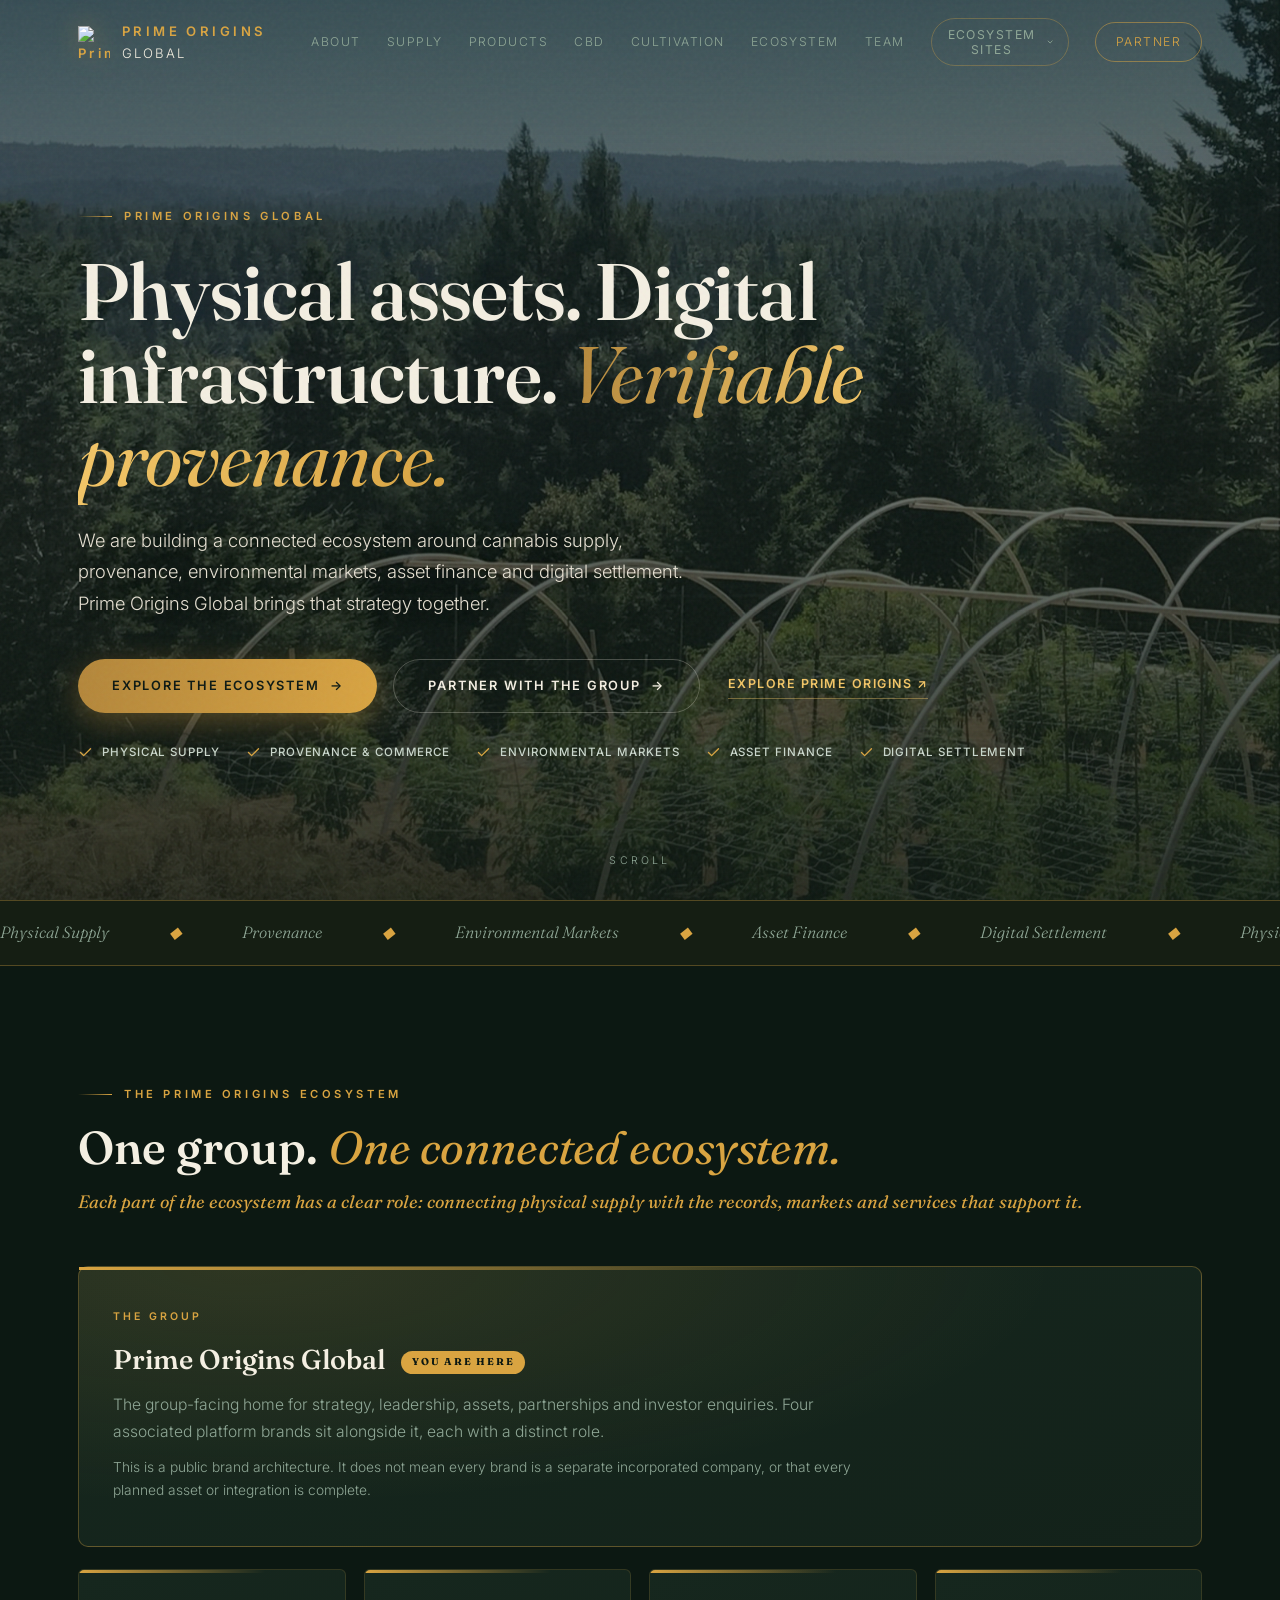
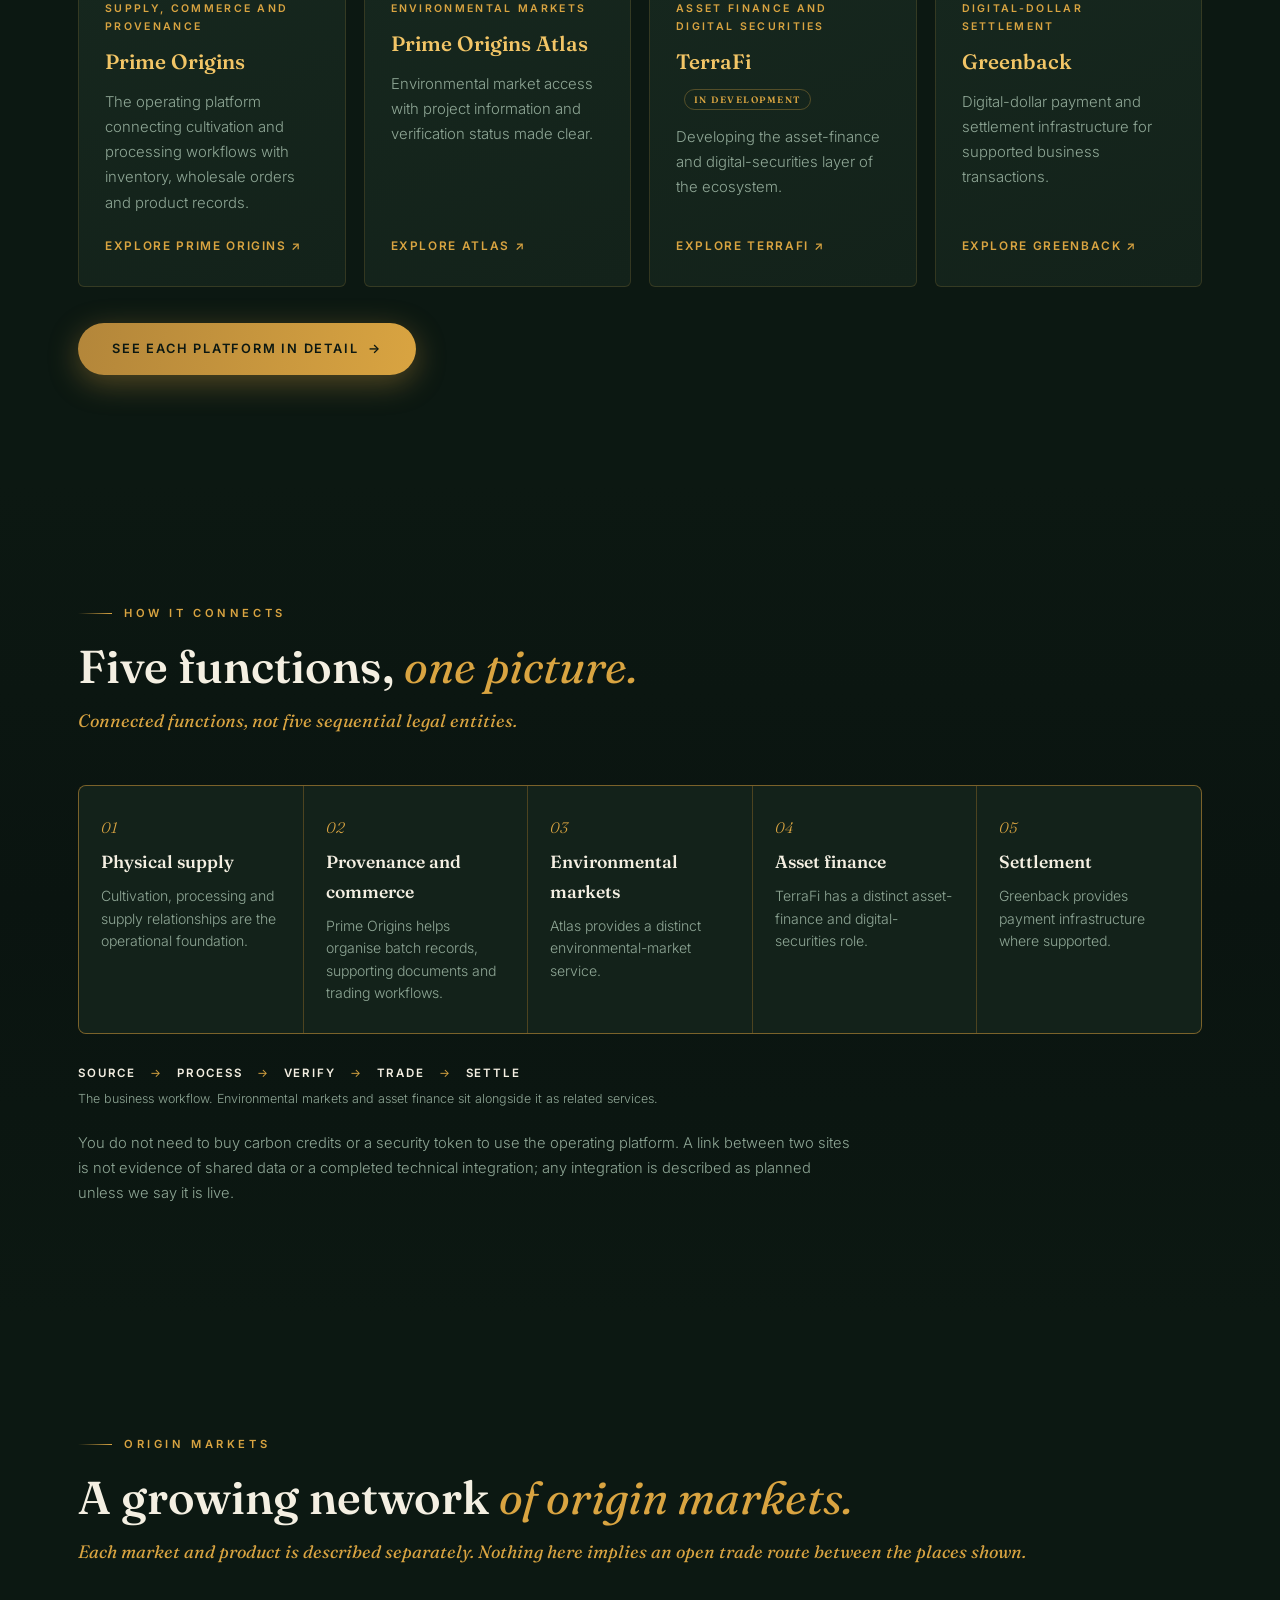
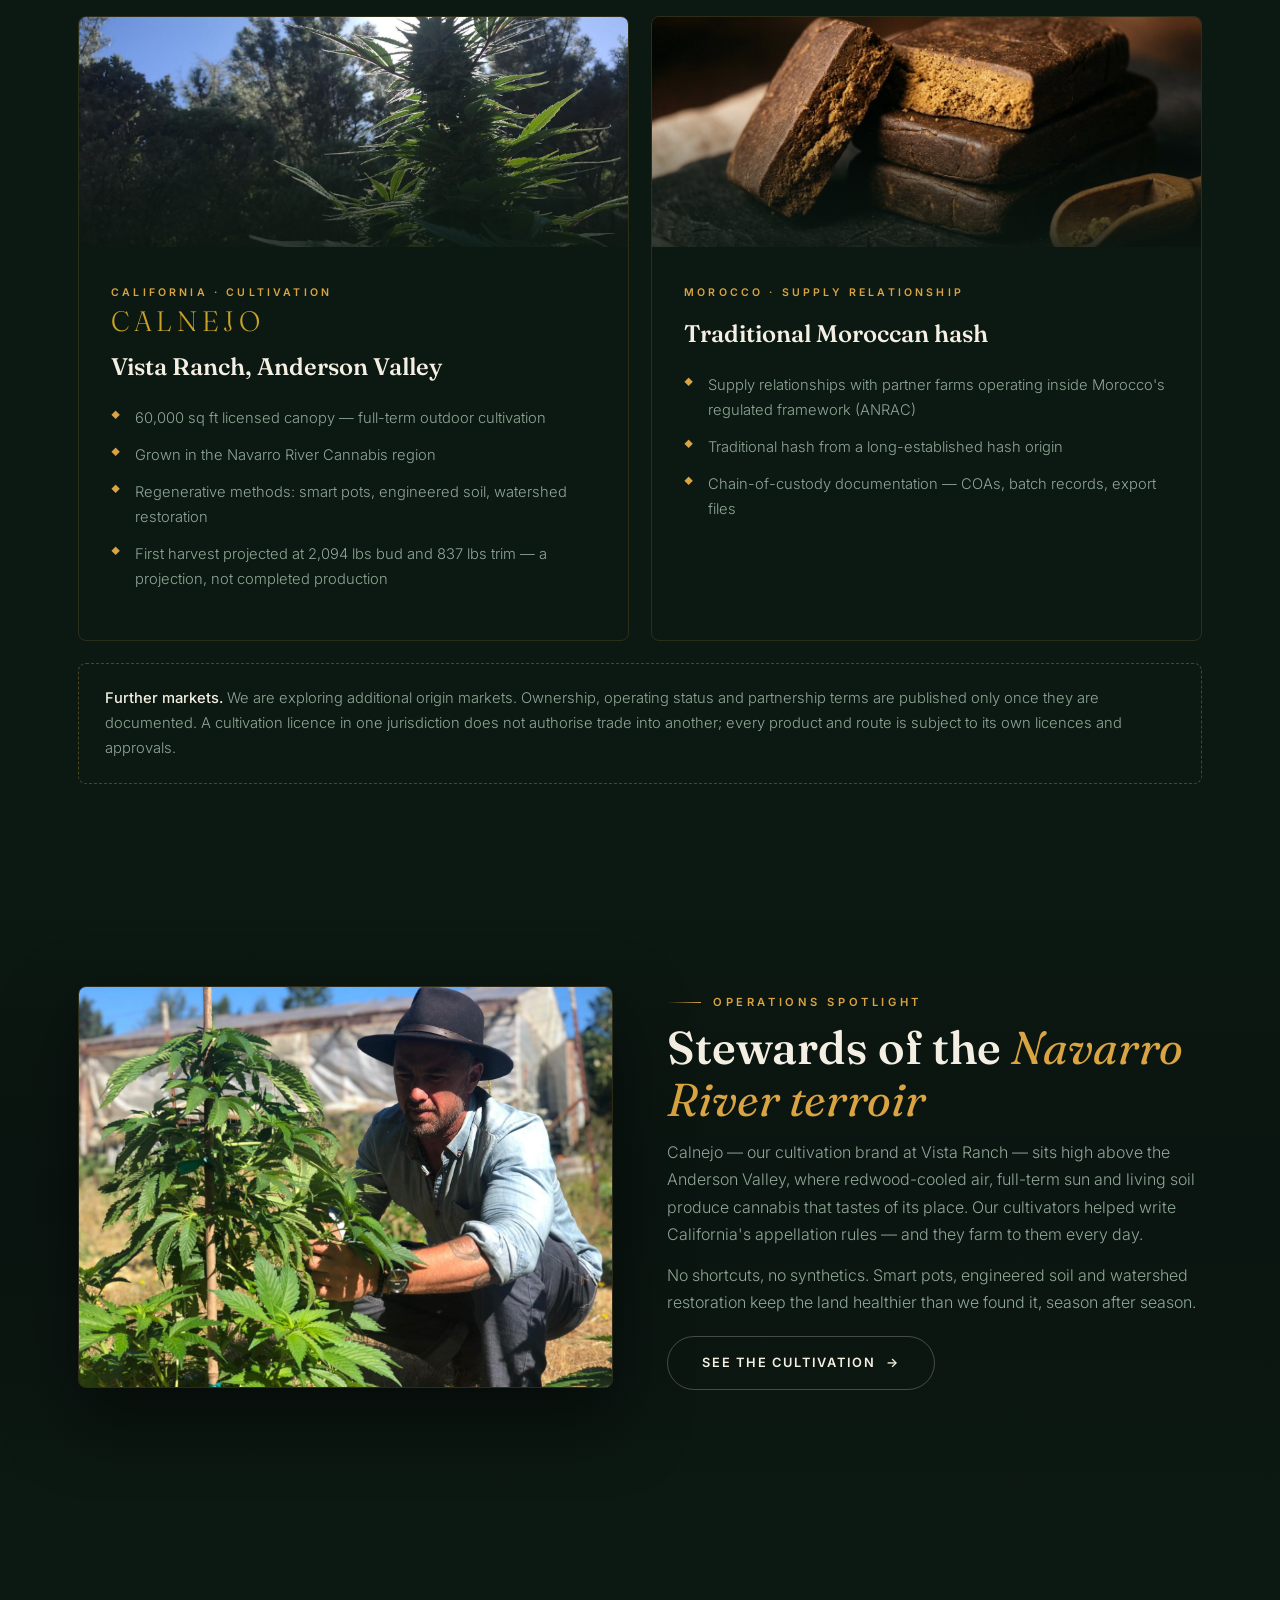
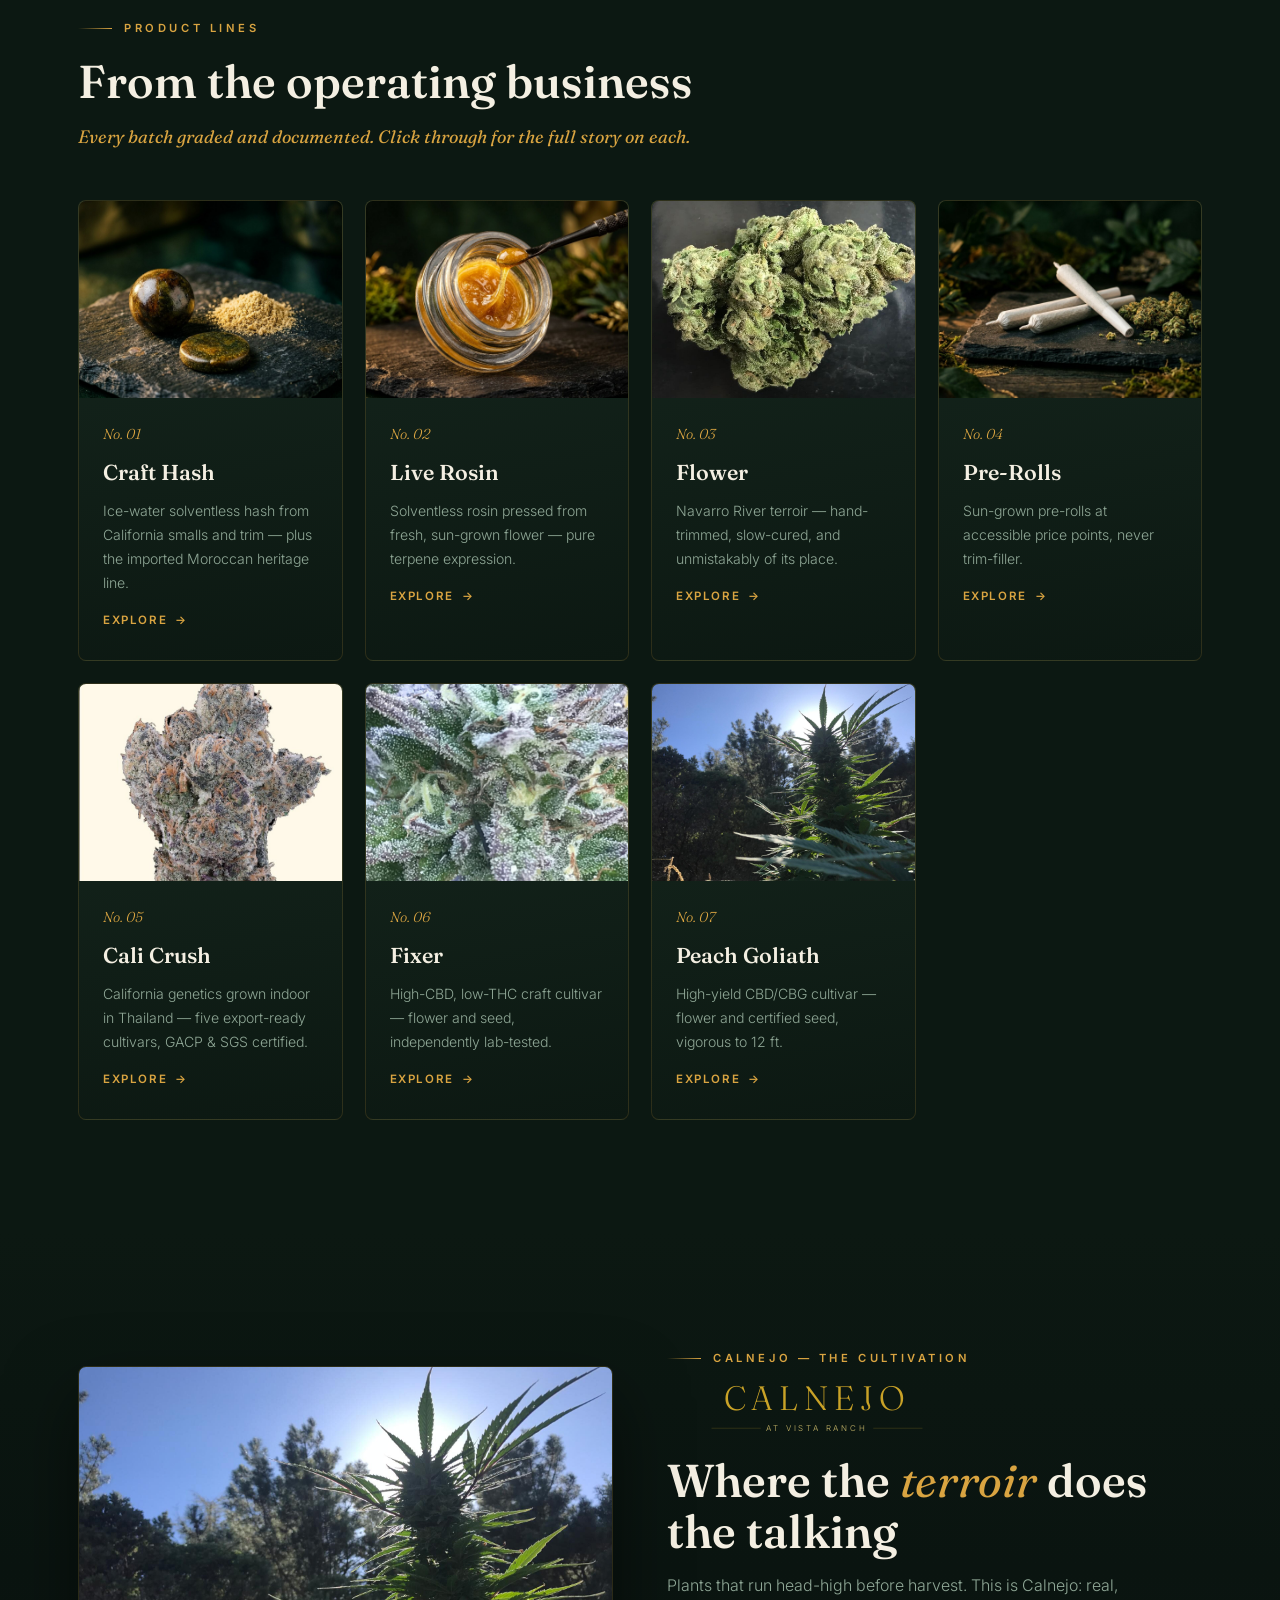
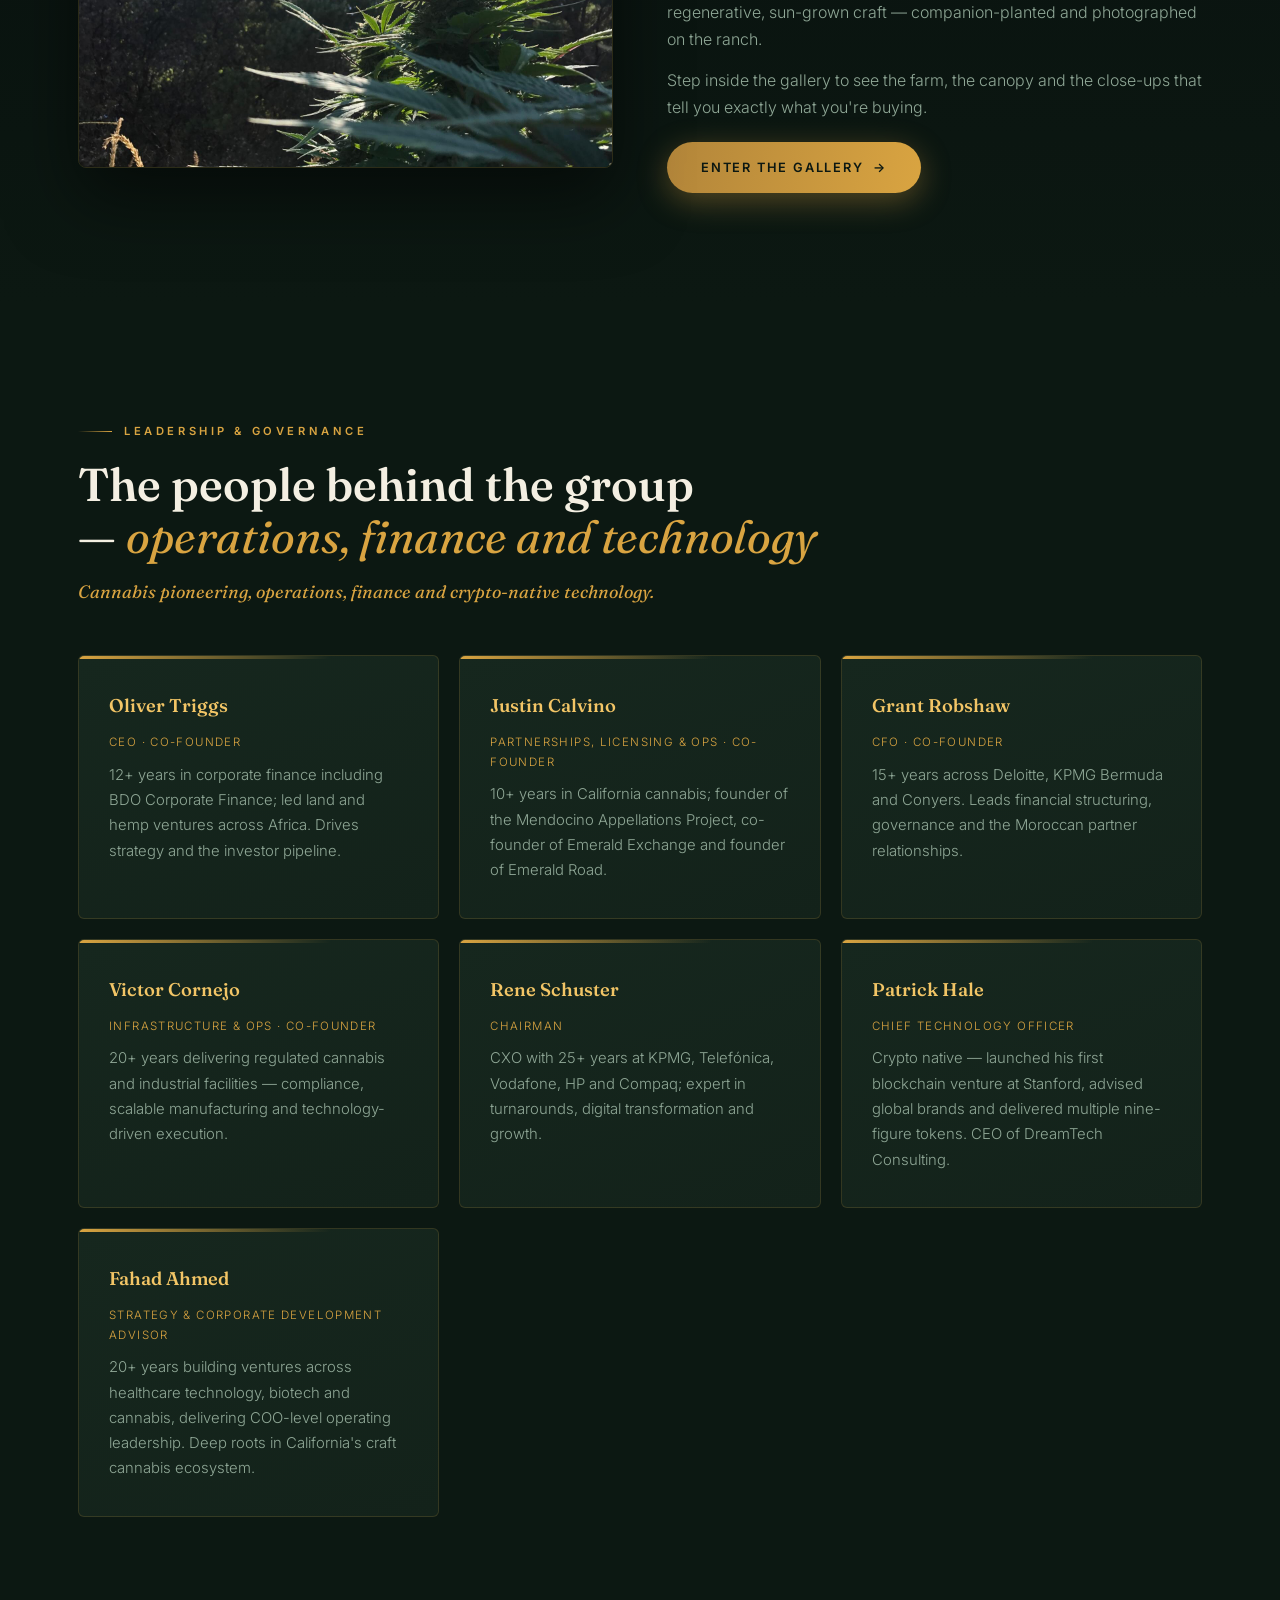
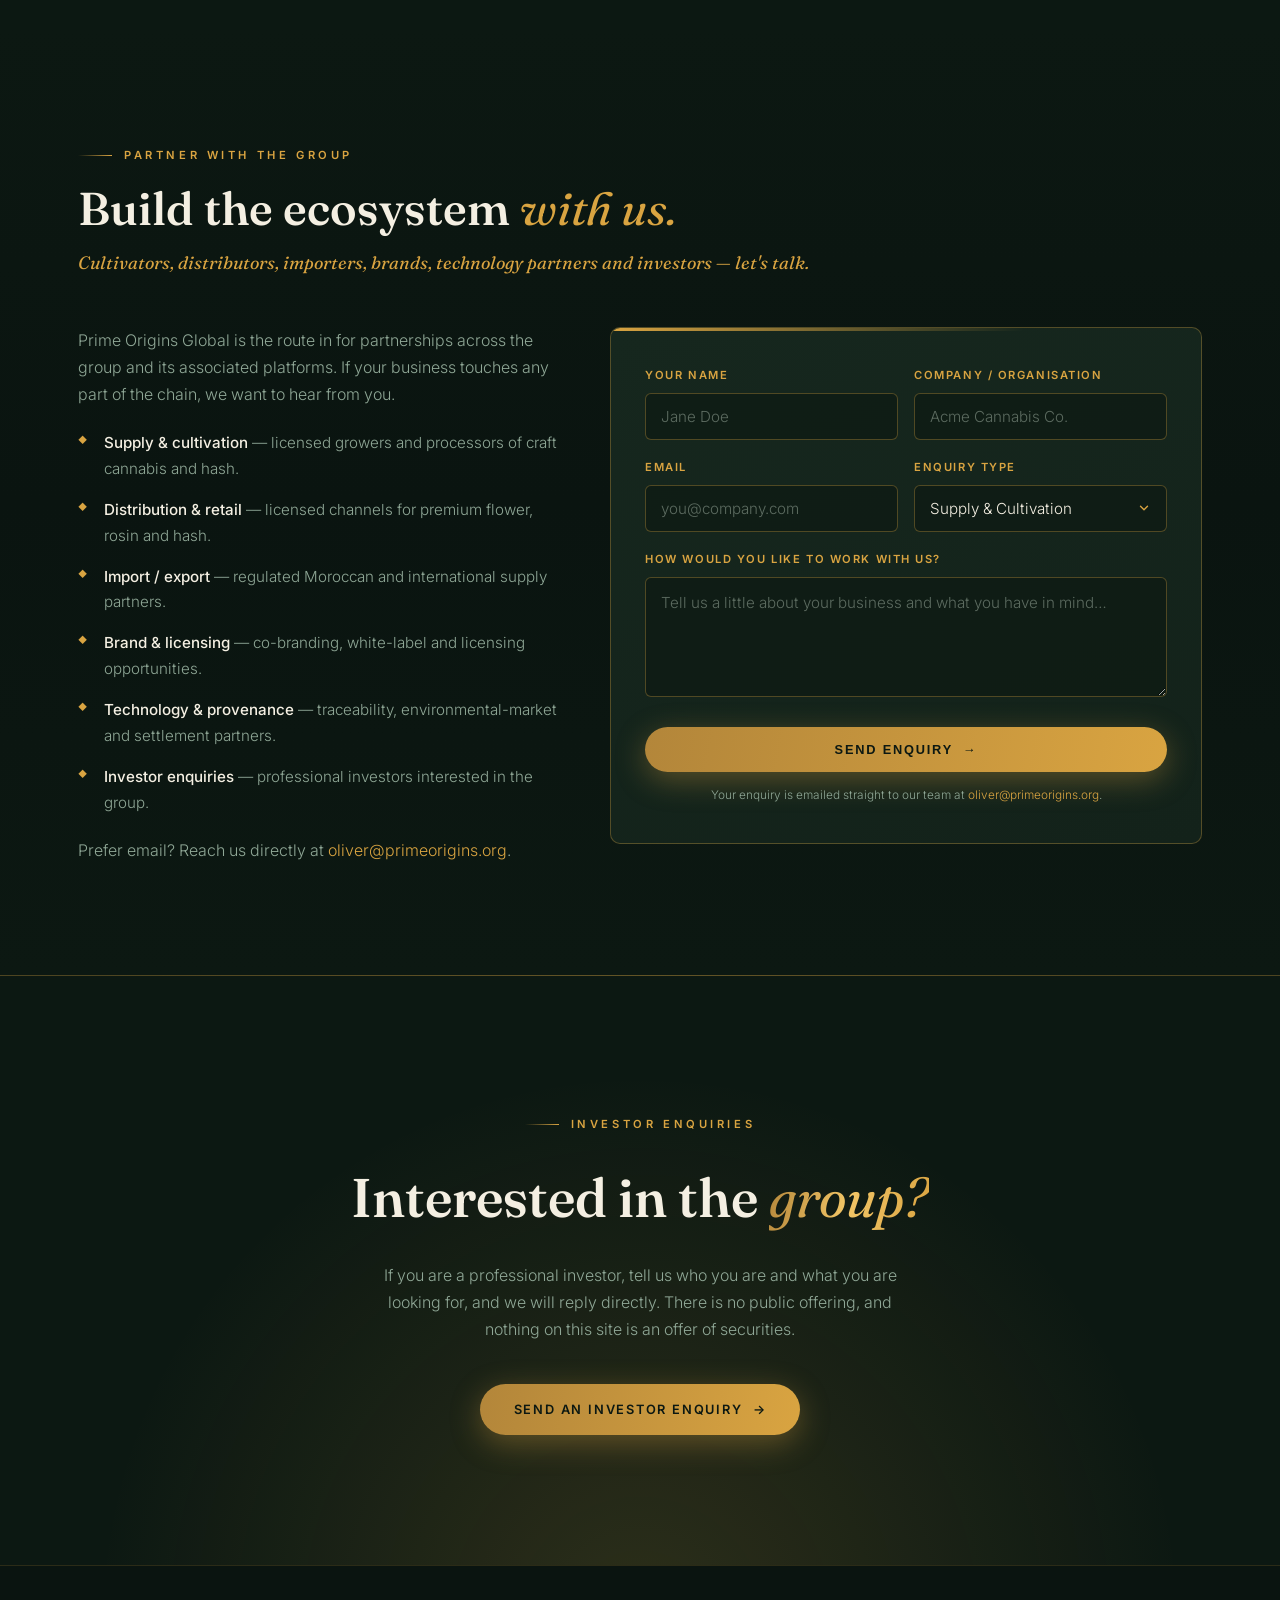
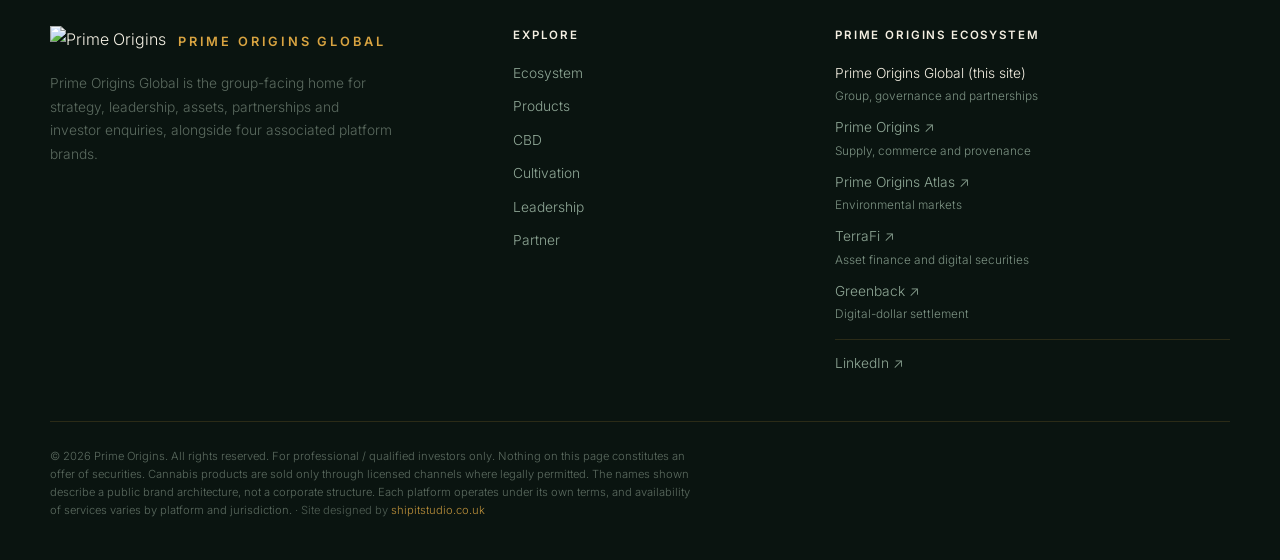
==== index.html @ 34979669 "Homepage: present Global as the group site; replace Emerald Road with Greenback; reframe ecosystem, " ====
<!DOCTYPE html>
<html lang="en">
<head>
<meta charset="UTF-8">
<meta name="viewport" content="width=device-width, initial-scale=1.0">
<title>Prime Origins Global | Group &amp; Ecosystem</title>
<meta name="description" content="Explore Prime Origins Global: a connected ecosystem spanning cannabis supply, provenance, environmental markets, asset finance and digital settlement.">
<meta name="keywords" content="Prime Origins Global, Prime Origins, cannabis supply, provenance, environmental markets, asset finance, digital settlement, Atlas, TerraFi, Greenback, California cannabis, Moroccan hash">
<link rel="canonical" href="https://primeoriginsglobal.org/">
<meta name="robots" content="index, follow">
<meta property="og:type" content="website">
<meta property="og:site_name" content="Prime Origins Global">
<meta property="og:title" content="Prime Origins Global | Group &amp; Ecosystem">
<meta property="og:description" content="A connected ecosystem spanning cannabis supply, provenance, environmental markets, asset finance and digital settlement.">
<meta property="og:url" content="https://primeoriginsglobal.org/">
<meta property="og:image" content="https://primeoriginsglobal.org/assets/img/og-calnejo.png">
<meta name="twitter:card" content="summary_large_image">
<meta name="twitter:site" content="@primeorigins_">
<meta name="twitter:title" content="Prime Origins Global | Group &amp; Ecosystem">
<meta name="twitter:description" content="A connected ecosystem spanning cannabis supply, provenance, environmental markets, asset finance and digital settlement.">
<meta name="twitter:image" content="https://primeoriginsglobal.org/assets/img/og-calnejo.png">
<script type="application/ld+json">
{
  "@context": "https://schema.org",
  "@type": "Organization",
  "name": "Prime Origins Global",
  "alternateName": ["Prime Origins", "PrimeOrigins"],
  "url": "https://primeoriginsglobal.org/",
  "logo": "https://www.primeoriginsatlas.org/logo.png",
  "description": "Prime Origins Global is the group-facing home for strategy, leadership, assets, partnerships and investor enquiries across a connected ecosystem spanning cannabis supply, provenance, environmental markets, asset finance and digital settlement.",
  "foundingDate": "2025",
  "sameAs": ["https://www.linkedin.com/company/primeorigins","https://x.com/primeorigins_","https://www.instagram.com/primeorigins_org"],
  "contactPoint": {"@type":"ContactPoint","email":"oliver@primeorigins.org","contactType":"Partnership and investor enquiries"}
}
</script>
<link rel="icon" href="/favicon.svg" type="image/svg+xml">
<link rel="preconnect" href="https://fonts.googleapis.com">
<link rel="preconnect" href="https://fonts.gstatic.com" crossorigin>
<link href="https://fonts.googleapis.com/css2?family=Fraunces:ital,opsz,wght@0,9..144,300..900;1,9..144,300..900&family=Inter:wght@300;400;500;600;700&display=swap" rel="stylesheet">
<link rel="stylesheet" href="assets/site.css">
<link rel="stylesheet" href="assets/ecosystem.css">
</head>
<body>
<a class="skip" href="#ecosystem">Skip to content</a>
<div class="progress" id="progress" aria-hidden="true"></div>

<header id="hdr">
  <nav class="nav">
    <a class="logo" href="/">
      <img src="https://www.primeoriginsatlas.org/logo.png" alt="Prime Origins" width="32" height="32" decoding="async" fetchpriority="high">
      <span>PRIME ORIGINS <span class="global">GLOBAL</span></span>
    </a>
    <div class="nav-links" id="navLinks">
      <a href="/#about">About</a>
      <a href="/#supply">Supply</a>
      <a href="/#products">Products</a>
      <a href="/cbd.html">CBD</a>
      <a href="cultivation.html">Cultivation</a>
      <a href="ecosystem.html">Ecosystem</a>
      <a href="/#team">Team</a>
      <a class="nav-cta" href="/#partner">Partner</a>
    </div>
    <button class="menu-btn" id="menuBtn" aria-label="Open menu" aria-expanded="false" aria-controls="navLinks">
      <svg width="24" height="24" viewBox="0 0 24 24" fill="none" stroke="currentColor" stroke-width="2" stroke-linecap="round" aria-hidden="true"><path d="M3 6h18M3 12h18M3 18h18"/></svg>
    </button>
  </nav>
</header>

<div class="hero">
  <div class="hero-bg"><img src="assets/img/hero-vista.jpg" alt="Sun-grown cannabis overlooking the Anderson Valley forest" fetchpriority="high"></div>
  <div class="wrap hero-inner">
    <span class="label rv in">Prime Origins Global</span>
    <h1 class="rv in">Physical assets. Digital infrastructure. <span class="gold-it">Verifiable provenance.</span></h1>
    <p class="lead rv in d1">We are building a connected ecosystem around cannabis supply, provenance, environmental markets, asset finance and digital settlement. Prime Origins Global brings that strategy together.</p>
    <div class="hero-links rv in d2">
      <div class="hero-ctas">
        <a class="btn primary" href="#ecosystem">Explore the ecosystem <span class="arr" aria-hidden="true">&rarr;</span></a>
        <a class="btn ghost" href="#partner">Partner with the group <span class="arr" aria-hidden="true">&rarr;</span></a>
      </div>
      <a class="txtlink" href="https://primeorigins.org/" target="_blank" rel="noopener noreferrer">Explore Prime Origins <span aria-hidden="true">&nearr;</span><span class="sr-only"> (opens in a new tab)</span></a>
    </div>
    <ul class="trust rv in d3" aria-label="What the ecosystem connects" style="list-style:none">
      <li class="ti"><svg width="15" height="15" viewBox="0 0 24 24" fill="none" stroke="currentColor" stroke-width="2.2" stroke-linecap="round" stroke-linejoin="round" aria-hidden="true"><path d="M20 6 9 17l-5-5"/></svg>Physical supply</li>
      <li class="ti"><svg width="15" height="15" viewBox="0 0 24 24" fill="none" stroke="currentColor" stroke-width="2.2" stroke-linecap="round" stroke-linejoin="round" aria-hidden="true"><path d="M20 6 9 17l-5-5"/></svg>Provenance &amp; commerce</li>
      <li class="ti"><svg width="15" height="15" viewBox="0 0 24 24" fill="none" stroke="currentColor" stroke-width="2.2" stroke-linecap="round" stroke-linejoin="round" aria-hidden="true"><path d="M20 6 9 17l-5-5"/></svg>Environmental markets</li>
      <li class="ti"><svg width="15" height="15" viewBox="0 0 24 24" fill="none" stroke="currentColor" stroke-width="2.2" stroke-linecap="round" stroke-linejoin="round" aria-hidden="true"><path d="M20 6 9 17l-5-5"/></svg>Asset finance</li>
      <li class="ti"><svg width="15" height="15" viewBox="0 0 24 24" fill="none" stroke="currentColor" stroke-width="2.2" stroke-linecap="round" stroke-linejoin="round" aria-hidden="true"><path d="M20 6 9 17l-5-5"/></svg>Digital settlement</li>
    </ul>
  </div>
  <a class="scroll-hint" href="#ecosystem" aria-label="Scroll to the ecosystem">Scroll</a>
</div>

<div class="marquee" aria-hidden="true">
  <div class="marquee-track">
    <span>Physical Supply <b>◆</b> Provenance <b>◆</b> Environmental Markets <b>◆</b> Asset Finance <b>◆</b> Digital Settlement <b>◆</b></span>
    <span>Physical Supply <b>◆</b> Provenance <b>◆</b> Environmental Markets <b>◆</b> Asset Finance <b>◆</b> Digital Settlement <b>◆</b></span>
  </div>
</div>

<section id="ecosystem">
  <div class="wrap">
    <span class="label rv">The Prime Origins ecosystem</span>
    <h2 class="rv">One group. <span class="gold-em">One connected ecosystem.</span></h2>
    <p class="sub rv">Each part of the ecosystem has a clear role: connecting physical supply with the records, markets and services that support it.</p>

    <div class="eco-umbrella rv" id="about">
      <span class="etag">The group</span>
      <h3>Prime Origins Global <span class="here">You are here</span></h3>
      <p>The group-facing home for strategy, leadership, assets, partnerships and investor enquiries. Four associated platform brands sit alongside it, each with a distinct role.</p>
      <p style="font-size:.86rem">This is a public brand architecture. It does not mean every brand is a separate incorporated company, or that every planned asset or integration is complete.</p>
    </div>

    <div class="eco4">
      <div class="card rv">
        <span class="role">Supply, commerce and provenance</span>
        <h3>Prime Origins</h3>
        <p>The operating platform connecting cultivation and processing workflows with inventory, wholesale orders and product records.</p>
        <a class="go" href="https://primeorigins.org/" target="_blank" rel="noopener noreferrer">Explore Prime Origins <span aria-hidden="true">&nearr;</span><span class="sr-only"> (opens in a new tab)</span></a>
      </div>
      <div class="card rv d1">
        <span class="role">Environmental markets</span>
        <h3>Prime Origins Atlas</h3>
        <p>Environmental market access with project information and verification status made clear.</p>
        <a class="go" href="https://www.primeoriginsatlas.org/" target="_blank" rel="noopener noreferrer">Explore Atlas <span aria-hidden="true">&nearr;</span><span class="sr-only"> (opens in a new tab)</span></a>
      </div>
      <div class="card rv d2">
        <span class="role">Asset finance and digital securities</span>
        <h3>TerraFi <span class="pill">In development</span></h3>
        <p>Developing the asset-finance and digital-securities layer of the ecosystem.</p>
        <a class="go" href="https://terrafi.me/" target="_blank" rel="noopener noreferrer">Explore TerraFi <span aria-hidden="true">&nearr;</span><span class="sr-only"> (opens in a new tab)</span></a>
      </div>
      <div class="card rv d3">
        <span class="role">Digital-dollar settlement</span>
        <h3>Greenback</h3>
        <p>Digital-dollar payment and settlement infrastructure for supported business transactions.</p>
        <a class="go" href="https://gnbk.app/" target="_blank" rel="noopener noreferrer">Explore Greenback <span aria-hidden="true">&nearr;</span><span class="sr-only"> (opens in a new tab)</span></a>
      </div>
    </div>
    <div class="rv d2" style="margin-top:36px"><a class="btn primary" href="ecosystem.html">See each platform in detail <span class="arr" aria-hidden="true">&rarr;</span></a></div>
  </div>
</section>

<section id="connect" class="alt">
  <div class="wrap">
    <span class="label rv">How it connects</span>
    <h2 class="rv">Five functions, <span class="gold-em">one picture.</span></h2>
    <p class="sub rv">Connected functions, not five sequential legal entities.</p>
    <div class="func-grid rv">
      <div class="func"><span class="n">01</span><h3>Physical supply</h3><p>Cultivation, processing and supply relationships are the operational foundation.</p></div>
      <div class="func"><span class="n">02</span><h3>Provenance and commerce</h3><p>Prime Origins helps organise batch records, supporting documents and trading workflows.</p></div>
      <div class="func"><span class="n">03</span><h3>Environmental markets</h3><p>Atlas provides a distinct environmental-market service.</p></div>
      <div class="func"><span class="n">04</span><h3>Asset finance</h3><p>TerraFi has a distinct asset-finance and digital-securities role.</p></div>
      <div class="func"><span class="n">05</span><h3>Settlement</h3><p>Greenback provides payment infrastructure where supported.</p></div>
    </div>
    <ol class="flow rv" aria-label="The business workflow"><li>Source</li><li>Process</li><li>Verify</li><li>Trade</li><li>Settle</li></ol>
    <p class="flow-cap rv">The business workflow. Environmental markets and asset finance sit alongside it as related services.</p>
    <p class="conn-note rv">You do not need to buy carbon credits or a security token to use the operating platform. A link between two sites is not evidence of shared data or a completed technical integration; any integration is described as planned unless we say it is live.</p>
  </div>
</section>

<section id="supply">
  <div class="wrap">
    <span class="label rv">Origin markets</span>
    <h2 class="rv">A growing network <span class="gold-em">of origin markets.</span></h2>
    <p class="sub rv">Each market and product is described separately. Nothing here implies an open trade route between the places shown.</p>
    <div class="split">
      <div class="engine rv">
        <div class="emedia"><img src="assets/img/farm-colas.jpg" alt="Sun-grown cannabis colas at Vista Ranch, Anderson Valley" loading="lazy"></div>
        <div class="ebody">
          <span class="where">California · Cultivation</span>
          <svg viewBox="0 0 450 80" role="img" aria-label="Calnejo" style="display:block;width:175px;height:auto;margin:2px 0 6px"><text x="0" y="64" font-family="Fraunces, Georgia, serif" font-size="72" letter-spacing="12" fill="#C9A227">CALNEJO</text></svg>
          <h3>Vista Ranch, Anderson Valley</h3>
          <ul>
            <li>60,000 sq ft licensed canopy — full-term outdoor cultivation</li>
            <li>Grown in the Navarro River Cannabis region</li>
            <li>Regenerative methods: smart pots, engineered soil, watershed restoration</li>
            <li>First harvest projected at 2,094 lbs bud and 837 lbs trim — a projection, not completed production</li>
          </ul>
        </div>
      </div>
      <div class="engine rv d1">
        <div class="emedia"><img src="assets/img/product-moroccan-hash.jpg" alt="Traditional pressed Moroccan hash slabs" loading="lazy"></div>
        <div class="ebody">
          <span class="where">Morocco · Supply relationship</span>
          <h3>Traditional Moroccan hash</h3>
          <ul>
            <li>Supply relationships with partner farms operating inside Morocco's regulated framework (ANRAC)</li>
            <li>Traditional hash from a long-established hash origin</li>
            <li>Chain-of-custody documentation — COAs, batch records, export files</li>
          </ul>
        </div>
      </div>
    </div>
    <p class="mkt-note rv"><b>Further markets.</b> We are exploring additional origin markets. Ownership, operating status and partnership terms are published only once they are documented. A cultivation licence in one jurisdiction does not authorise trade into another; every product and route is subject to its own licences and approvals.</p>
  </div>
</section>

<section class="alt" style="padding-top:90px">
  <div class="wrap">
    <div class="split2">
      <div class="s2-media rv"><img src="assets/img/story-grower.jpg" alt="Prime Origins grower tending a sun-grown cannabis plant at Vista Ranch" loading="lazy"></div>
      <div class="s2-body rv d1">
        <span class="label">Operations spotlight</span>
        <h2>Stewards of the <span class="gold-em">Navarro River terroir</span></h2>
        <p>Calnejo — our cultivation brand at Vista Ranch — sits high above the Anderson Valley, where redwood-cooled air, full-term sun and living soil produce cannabis that tastes of its place. Our cultivators helped write California's appellation rules — and they farm to them every day.</p>
        <p>No shortcuts, no synthetics. Smart pots, engineered soil and watershed restoration keep the land healthier than we found it, season after season.</p>
        <a class="btn ghost" href="cultivation.html" style="margin-top:6px">See the cultivation <span class="arr" aria-hidden="true">&rarr;</span></a>
      </div>
    </div>
  </div>
</section>

<section id="products">
  <div class="wrap">
    <span class="label rv">Product lines</span>
    <h2 class="rv">From the operating business</h2>
    <p class="sub rv">Every batch graded and documented. Click through for the full story on each.</p>
    <div class="products">
      <a class="product rv" href="craft-hash.html">
        <div class="pmedia"><img src="assets/img/product-craft-hash.jpg" alt="Artisan solventless craft hash" loading="lazy"></div>
        <div class="pbody"><div class="idx">No. 01</div><div class="name">Craft Hash</div><div class="desc">Ice-water solventless hash from California smalls and trim — plus the imported Moroccan heritage line.</div><span class="view">Explore <span class="arr" aria-hidden="true">&rarr;</span></span></div>
      </a>
      <a class="product rv d1" href="live-rosin.html">
        <div class="pmedia"><img src="assets/img/product-live-rosin.jpg" alt="Solventless live rosin in a glass jar" loading="lazy"></div>
        <div class="pbody"><div class="idx">No. 02</div><div class="name">Live Rosin</div><div class="desc">Solventless rosin pressed from fresh, sun-grown flower — pure terpene expression.</div><span class="view">Explore <span class="arr" aria-hidden="true">&rarr;</span></span></div>
      </a>
      <a class="product rv d2" href="appellation-flower.html">
        <div class="pmedia"><img src="assets/img/flower-nug.jpg" alt="Cured Navarro River cannabis flower" loading="lazy"></div>
        <div class="pbody"><div class="idx">No. 03</div><div class="name">Flower</div><div class="desc">Navarro River terroir — hand-trimmed, slow-cured, and unmistakably of its place.</div><span class="view">Explore <span class="arr" aria-hidden="true">&rarr;</span></span></div>
      </a>
      <a class="product rv d3" href="pre-rolls.html">
        <div class="pmedia"><img src="assets/img/product-pre-rolls.jpg" alt="Sun-grown cannabis pre-rolls" loading="lazy"></div>
        <div class="pbody"><div class="idx">No. 04</div><div class="name">Pre-Rolls</div><div class="desc">Sun-grown pre-rolls at accessible price points, never trim-filler.</div><span class="view">Explore <span class="arr" aria-hidden="true">&rarr;</span></span></div>
      </a>
      <a class="product rv d3" href="cali-crush.html">
        <div class="pmedia"><img src="assets/img/cali-crush.jpg" alt="Premium indoor Cali Crush cannabis flower" loading="lazy" onerror="this.onerror=null;this.src='assets/img/bud-macro1.jpg'"></div>
        <div class="pbody"><div class="idx">No. 05</div><div class="name">Cali Crush</div><div class="desc">California genetics grown indoor in Thailand — five export-ready cultivars, GACP &amp; SGS certified.</div><span class="view">Explore <span class="arr" aria-hidden="true">&rarr;</span></span></div>
      </a>
      <a class="product rv" href="fixer.html">
        <div class="pmedia"><img src="assets/img/fixer.jpg" alt="Fixer high-CBD cannabis flower" loading="lazy" onerror="this.onerror=null;this.src='assets/img/bud-macro2.jpg'"></div>
        <div class="pbody"><div class="idx">No. 06</div><div class="name">Fixer</div><div class="desc">High-CBD, low-THC craft cultivar — flower and seed, independently lab-tested.</div><span class="view">Explore <span class="arr" aria-hidden="true">&rarr;</span></span></div>
      </a>
      <a class="product rv d1" href="peach-goliath.html">
        <div class="pmedia"><img src="assets/img/peach-goliath.jpg" alt="Peach Goliath CBD hemp plant" loading="lazy" onerror="this.onerror=null;this.src='assets/img/farm-colas.jpg'"></div>
        <div class="pbody"><div class="idx">No. 07</div><div class="name">Peach Goliath</div><div class="desc">High-yield CBD/CBG cultivar — flower and certified seed, vigorous to 12 ft.</div><span class="view">Explore <span class="arr" aria-hidden="true">&rarr;</span></span></div>
      </a>
    </div>
  </div>
</section>

<section id="cultivation-teaser" class="alt">
  <div class="wrap">
    <div class="split2 rev">
      <div class="s2-media rv"><img src="assets/img/farm-field.jpg" alt="Sun-grown cannabis growing beside corn in the field at Vista Ranch" loading="lazy" onerror="this.onerror=null;this.src='assets/img/farm-colas.jpg'"></div>
      <div class="s2-body rv d1">
        <span class="label">Calnejo — the cultivation</span>
        <svg viewBox="0 0 640 150" role="img" aria-label="Calnejo — at Vista Ranch" style="display:block;width:min(300px,80%);height:auto;margin:4px 0 12px">
          <text x="320" y="80" text-anchor="middle" font-family="Fraunces, Georgia, serif" font-size="72" letter-spacing="12" fill="#C9A227">CALNEJO</text>
          <line x1="95" y1="120" x2="200" y2="120" stroke="#C9A227" stroke-opacity="0.4" stroke-width="1"/>
          <text x="320" y="126" text-anchor="middle" font-family="Inter, Helvetica, Arial, sans-serif" font-size="17" letter-spacing="6" fill="#cbb96a">AT VISTA RANCH</text>
          <line x1="440" y1="120" x2="545" y2="120" stroke="#C9A227" stroke-opacity="0.4" stroke-width="1"/>
        </svg>
        <h2>Where the <span class="gold-em">terroir</span> does the talking</h2>
        <p>Plants that run head-high before harvest. This is Calnejo: real, regenerative, sun-grown craft — companion-planted and photographed on the ranch.</p>
        <p>Step inside the gallery to see the farm, the canopy and the close-ups that tell you exactly what you're buying.</p>
        <a class="btn primary" href="cultivation.html" style="margin-top:6px">Enter the gallery <span class="arr" aria-hidden="true">&rarr;</span></a>
      </div>
    </div>
  </div>
</section>

<section id="team">
  <div class="wrap">
    <span class="label rv">Leadership &amp; governance</span>
    <h2 class="rv">The people behind the group<br>— <span class="gold-em">operations, finance and technology</span></h2>
    <p class="sub rv">Cannabis pioneering, operations, finance and crypto-native technology.</p>
    <div class="cards">
      <div class="card rv"><h3 style="font-size:1.15rem">Oliver Triggs</h3><p style="color:var(--gold);font-size:.72rem;letter-spacing:.12em;text-transform:uppercase;margin-bottom:10px">CEO · Co-Founder</p><p>12+ years in corporate finance including BDO Corporate Finance; led land and hemp ventures across Africa. Drives strategy and the investor pipeline.</p></div>
      <div class="card rv d1"><h3 style="font-size:1.15rem">Justin Calvino</h3><p style="color:var(--gold);font-size:.72rem;letter-spacing:.12em;text-transform:uppercase;margin-bottom:10px">Partnerships, Licensing &amp; Ops · Co-Founder</p><p>10+ years in California cannabis; founder of the Mendocino Appellations Project, co-founder of Emerald Exchange and founder of Emerald Road.</p></div>
      <div class="card rv d2"><h3 style="font-size:1.15rem">Grant Robshaw</h3><p style="color:var(--gold);font-size:.72rem;letter-spacing:.12em;text-transform:uppercase;margin-bottom:10px">CFO · Co-Founder</p><p>15+ years across Deloitte, KPMG Bermuda and Conyers. Leads financial structuring, governance and the Moroccan partner relationships.</p></div>
      <div class="card rv"><h3 style="font-size:1.15rem">Victor Cornejo</h3><p style="color:var(--gold);font-size:.72rem;letter-spacing:.12em;text-transform:uppercase;margin-bottom:10px">Infrastructure &amp; Ops · Co-Founder</p><p>20+ years delivering regulated cannabis and industrial facilities — compliance, scalable manufacturing and technology-driven execution.</p></div>
      <div class="card rv d1"><h3 style="font-size:1.15rem">Rene Schuster</h3><p style="color:var(--gold);font-size:.72rem;letter-spacing:.12em;text-transform:uppercase;margin-bottom:10px">Chairman</p><p>CXO with 25+ years at KPMG, Telefónica, Vodafone, HP and Compaq; expert in turnarounds, digital transformation and growth.</p></div>
      <div class="card rv d2"><h3 style="font-size:1.15rem">Patrick Hale</h3><p style="color:var(--gold);font-size:.72rem;letter-spacing:.12em;text-transform:uppercase;margin-bottom:10px">Chief Technology Officer</p><p>Crypto native — launched his first blockchain venture at Stanford, advised global brands and delivered multiple nine-figure tokens. CEO of DreamTech Consulting.</p></div>
      <div class="card rv"><h3 style="font-size:1.15rem">Fahad Ahmed</h3><p style="color:var(--gold);font-size:.72rem;letter-spacing:.12em;text-transform:uppercase;margin-bottom:10px">Strategy &amp; Corporate Development Advisor</p><p>20+ years building ventures across healthcare technology, biotech and cannabis, delivering COO-level operating leadership. Deep roots in California's craft cannabis ecosystem.</p></div>
    </div>
  </div>
</section>

<section id="partner" class="alt">
  <div class="wrap">
    <span class="label rv">Partner with the group</span>
    <h2 class="rv">Build the ecosystem <span class="gold-em">with us.</span></h2>
    <p class="sub rv">Cultivators, distributors, importers, brands, technology partners and investors — let's talk.</p>
    <div class="partner-grid">
      <div class="partner-intro rv">
        <p>Prime Origins Global is the route in for partnerships across the group and its associated platforms. If your business touches any part of the chain, we want to hear from you.</p>
        <ul>
          <li><b>Supply &amp; cultivation</b> — licensed growers and processors of craft cannabis and hash.</li>
          <li><b>Distribution &amp; retail</b> — licensed channels for premium flower, rosin and hash.</li>
          <li><b>Import / export</b> — regulated Moroccan and international supply partners.</li>
          <li><b>Brand &amp; licensing</b> — co-branding, white-label and licensing opportunities.</li>
          <li><b>Technology &amp; provenance</b> — traceability, environmental-market and settlement partners.</li>
          <li><b>Investor enquiries</b> — professional investors interested in the group.</li>
        </ul>
        <p style="margin-top:22px">Prefer email? Reach us directly at <a href="mailto:oliver@primeorigins.org">oliver@primeorigins.org</a>.</p>
      </div>
      <div>
        <form class="partner-form rv d1" id="partnerForm" action="https://formsubmit.co/ajax/oliver@primeorigins.org" method="POST">
          <input type="hidden" name="_subject" value="New enquiry — primeoriginsglobal.org">
          <input type="hidden" name="_template" value="table">
          <input type="hidden" name="_captcha" value="false">
          <input type="text" name="_honey" style="display:none">
          <div class="field-row">
            <div class="field"><label for="pf-name">Your name</label><input type="text" id="pf-name" name="name" placeholder="Jane Doe" required autocomplete="name"></div>
            <div class="field"><label for="pf-org">Company / organisation</label><input type="text" id="pf-org" name="company" placeholder="Acme Cannabis Co." autocomplete="organization"></div>
          </div>
          <div class="field-row">
            <div class="field"><label for="pf-email">Email</label><input type="email" id="pf-email" name="email" placeholder="you@company.com" required autocomplete="email"></div>
            <div class="field"><label for="pf-type">Enquiry type</label>
              <select id="pf-type" name="partnership_type">
                <option>Supply &amp; Cultivation</option><option>Distribution &amp; Retail</option><option>Import / Export</option><option>Brand &amp; Licensing</option><option>Technology &amp; Provenance</option><option>Investor enquiry</option><option>Other</option>
              </select>
            </div>
          </div>
          <div class="field"><label for="pf-message">How would you like to work with us?</label><textarea id="pf-message" name="message" placeholder="Tell us a little about your business and what you have in mind…" required></textarea></div>
          <button type="submit" class="btn primary">Send Enquiry <span class="arr" aria-hidden="true">&rarr;</span></button>
          <p class="form-note" id="pf-note">Your enquiry is emailed straight to our team at <a href="mailto:oliver@primeorigins.org">oliver@primeorigins.org</a>.</p>
        </form>
        <div class="partner-form form-ok" id="form-ok">
          <div class="ic"><svg width="28" height="28" viewBox="0 0 24 24" fill="none" stroke="currentColor" stroke-width="2.4" stroke-linecap="round" stroke-linejoin="round"><path d="M20 6 9 17l-5-5"/></svg></div>
          <h3>Thank you — message sent.</h3>
          <p>We've received your enquiry and will be in touch shortly. For anything urgent, email <a href="mailto:oliver@primeorigins.org">oliver@primeorigins.org</a>.</p>
        </div>
      </div>
    </div>
  </div>
</section>

<div class="cta" id="invest">
  <div class="invest-block">
    <span class="label center rv">Investor enquiries</span>
    <h2 class="rv">Interested in the <em>group?</em></h2>
    <p class="rv d1">If you are a professional investor, tell us who you are and what you are looking for, and we will reply directly. There is no public offering, and nothing on this site is an offer of securities.</p>
    <a class="btn primary rv d2" href="mailto:oliver@primeorigins.org?subject=Prime%20Origins%20Global%20—%20Investor%20Enquiry">Send an investor enquiry <span class="arr" aria-hidden="true">&rarr;</span></a>
  </div>
</div>

<button class="totop" id="totop" aria-label="Back to top">
  <svg width="20" height="20" viewBox="0 0 24 24" fill="none" stroke="currentColor" stroke-width="2.2" stroke-linecap="round" stroke-linejoin="round" aria-hidden="true"><path d="M12 19V5M5 12l7-7 7 7"/></svg>
</button>

<footer>
  <div class="foot-top">
    <div>
      <div class="fbrand"><img src="https://www.primeoriginsatlas.org/logo.png" alt="Prime Origins"><span>PRIME ORIGINS GLOBAL</span></div>
      <p class="fblurb">Prime Origins Global is the group-facing home for strategy, leadership, assets, partnerships and investor enquiries, alongside four associated platform brands.</p>
    </div>
    <div class="fcol">
      <h5>Explore</h5>
      <a href="/#ecosystem">Ecosystem</a>
      <a href="/#products">Products</a>
      <a href="/cbd.html">CBD</a>
      <a href="cultivation.html">Cultivation</a>
      <a href="/#team">Leadership</a>
      <a href="/#partner">Partner</a>
    </div>
    <div class="fcol">
      <h5>Prime Origins ecosystem</h5>
      <a href="https://primeoriginsglobal.org/" aria-current="page">Prime Origins Global (this site)<span class="frole">Group, governance and partnerships</span></a>
      <a href="https://primeorigins.org/" target="_blank" rel="noopener noreferrer">Prime Origins ↗<span class="frole">Supply, commerce and provenance</span></a>
      <a href="https://www.primeoriginsatlas.org/" target="_blank" rel="noopener noreferrer">Prime Origins Atlas ↗<span class="frole">Environmental markets</span></a>
      <a href="https://terrafi.me/" target="_blank" rel="noopener noreferrer">TerraFi ↗<span class="frole">Asset finance and digital securities</span></a>
      <a href="https://gnbk.app/" target="_blank" rel="noopener noreferrer">Greenback ↗<span class="frole">Digital-dollar settlement</span></a>
      <a class="fsocial" href="https://www.linkedin.com/company/primeorigins" target="_blank" rel="noopener noreferrer">LinkedIn ↗</a>
    </div>
  </div>
  <div class="foot-base">
    <p>© 2026 Prime Origins. All rights reserved. For professional / qualified investors only. Nothing on this page constitutes an offer of securities. Cannabis products are sold only through licensed channels where legally permitted. <span data-eco-note>The names shown describe a public brand architecture, not a corporate structure. Each platform operates under its own terms, and availability of services varies by platform and jurisdiction. </span><span style="opacity:.85">· Site designed by <a href="https://shipitstudio.co.uk" target="_blank" rel="noopener">shipitstudio.co.uk</a></span></p>
  </div>
</footer>

<script src="assets/site.js"></script>
</body>
</html>
---- assets/site.css ----
/* ============================================================
   PRIME ORIGINS GLOBAL — Shared design system
   Palette: deep forest + warm gold. Type: Fraunces + Inter.
   ============================================================ */
:root{
  --forest:#0C1812; --forest2:#13221A; --panel:#16271E; --panel2:#1C3127;
  --gold:#D9A441; --gold-bright:#F2C566; --cream:#F4EFE2; --mute:#8FA796; --green:#5F9479;
  --line:rgba(217,164,65,.16); --line2:rgba(217,164,65,.32);
  --max:1180px; --ease:cubic-bezier(.2,.6,.2,1);
}
*{margin:0;padding:0;box-sizing:border-box}
html{scroll-behavior:smooth}
body{
  background:var(--forest);color:var(--cream);
  font-family:'Inter',sans-serif;font-weight:300;line-height:1.7;overflow-x:hidden;
}
::selection{background:var(--gold);color:var(--forest)}
h1,h2,h3,h4,.serif{font-family:'Fraunces',Georgia,serif;font-weight:600}
a{color:var(--gold);text-decoration:none}
img{max-width:100%;display:block}
a:focus-visible,button:focus-visible{outline:2px solid var(--gold);outline-offset:3px}
.wrap{max-width:var(--max);margin:0 auto;padding:0 28px}

/* grain overlay */
body::after{
  content:"";position:fixed;inset:0;pointer-events:none;z-index:999;opacity:.05;
  background-image:url("data:image/svg+xml,%3Csvg viewBox='0 0 256 256' xmlns='http://www.w3.org/2000/svg'%3E%3Cfilter id='n'%3E%3CfeTurbulence type='fractalNoise' baseFrequency='0.9' numOctaves='2'/%3E%3C/filter%3E%3Crect width='100%25' height='100%25' filter='url(%23n)'/%3E%3C/svg%3E");
}

.label{
  color:var(--gold);font-size:.7rem;font-weight:600;letter-spacing:.32em;
  text-transform:uppercase;display:inline-flex;align-items:center;gap:12px;
}
.label::before{content:"";width:34px;height:1px;background:linear-gradient(90deg,transparent,var(--gold))}
.label.center{justify-content:center}
.gold-em{font-style:italic;font-weight:400;color:var(--gold)}
.gold-it{font-style:italic;font-weight:400;background:linear-gradient(100deg,#B3863A,#F2C566 45%,#D9A441);-webkit-background-clip:text;background-clip:text;color:transparent}

/* ============ NAV ============ */
header{position:fixed;top:0;left:0;right:0;z-index:100;transition:background .35s,box-shadow .35s}
header.scrolled,header.menu-open{background:rgba(12,24,18,.92);backdrop-filter:blur(14px);box-shadow:0 1px 0 rgba(217,164,65,.18)}
.nav{display:flex;align-items:center;justify-content:space-between;padding:18px 28px;max-width:var(--max);margin:0 auto;position:relative}
.logo{display:flex;align-items:center;gap:12px;font-weight:600;letter-spacing:.26em;font-size:.82rem;color:var(--gold)}
.logo img{height:32px;width:auto;mix-blend-mode:screen;filter:drop-shadow(0 0 12px rgba(217,164,65,.35))}
.logo .global{color:var(--cream);letter-spacing:.16em;font-weight:300}
.nav-links{display:flex;gap:26px;align-items:center}
.nav-links a{font-size:.76rem;letter-spacing:.12em;text-transform:uppercase;color:var(--mute);position:relative;transition:color .25s}
.nav-links a::after{content:"";position:absolute;left:0;bottom:-6px;width:0;height:1px;background:var(--gold);transition:width .3s}
.nav-links a:hover,.nav-links a.active{color:var(--cream)}
.nav-links a:hover::after,.nav-links a.active::after{width:100%}
.nav-cta{border:1px solid rgba(217,164,65,.5);padding:9px 20px;border-radius:100px;color:var(--gold)!important;transition:all .3s}
.nav-cta:hover{background:var(--gold);color:var(--forest)!important;box-shadow:0 0 24px rgba(217,164,65,.4)}
.nav-cta::after{display:none}
.menu-btn{display:none;width:44px;height:44px;align-items:center;justify-content:center;background:none;border:0;color:var(--gold);cursor:pointer}

/* ============ BUTTONS ============ */
.btn{display:inline-flex;align-items:center;gap:10px;padding:15px 34px;border-radius:100px;font-size:.8rem;letter-spacing:.14em;text-transform:uppercase;font-weight:600;transition:all .3s;cursor:pointer;border:0}
.btn.primary{background:linear-gradient(100deg,#B3863A,#D9A441);color:var(--forest);box-shadow:0 8px 30px rgba(217,164,65,.35)}
.btn.primary:hover{transform:translateY(-2px);box-shadow:0 14px 44px rgba(217,164,65,.5)}
.btn.ghost{border:1px solid rgba(244,239,226,.25);color:var(--cream);background:transparent}
.btn.ghost:hover{border-color:var(--gold);color:var(--gold)}
.btn .arr{display:inline-block;transition:transform .3s}
.btn:hover .arr{transform:translateX(4px)}

/* ============ HERO (image) ============ */
.hero{position:relative;min-height:100vh;display:flex;flex-direction:column;justify-content:center;padding:150px 0 90px;overflow:hidden}
.hero-bg{position:absolute;inset:0;z-index:0}
.hero-bg img{width:100%;height:100%;object-fit:cover;object-position:center}
.hero-bg::after{content:"";position:absolute;inset:0;background:linear-gradient(180deg,rgba(12,24,18,.72) 0%,rgba(12,24,18,.55) 40%,rgba(12,24,18,.86) 100%)}
.hero-inner{position:relative;z-index:2}
.hero h1{font-size:clamp(2.6rem,6.4vw,5rem);line-height:1.04;letter-spacing:-.01em;margin:24px 0 26px;font-weight:560}
.hero p.lead{color:#E6E0D2;font-size:1.15rem;max-width:620px;font-weight:300;text-shadow:0 1px 20px rgba(0,0,0,.4)}
.hero-ctas{display:flex;gap:16px;margin-top:40px;flex-wrap:wrap}
.scroll-hint{position:absolute;bottom:30px;left:50%;transform:translateX(-50%);color:var(--mute);font-size:.66rem;letter-spacing:.3em;text-transform:uppercase;z-index:2;animation:bob 2.4s ease-in-out infinite}
@keyframes bob{0%,100%{transform:translate(-50%,0)}50%{transform:translate(-50%,8px)}}
.trust{display:flex;flex-wrap:wrap;gap:10px 26px;margin-top:30px;align-items:center}
.trust .ti{display:inline-flex;align-items:center;gap:9px;color:#CBD8CD;font-size:.72rem;letter-spacing:.08em;text-transform:uppercase;font-weight:500}
.trust .ti svg{color:var(--gold);flex:0 0 auto}

/* page hero (interior, shorter) */
.phero{position:relative;padding:170px 0 90px;overflow:hidden;border-bottom:1px solid var(--line)}
.phero .hero-bg::after{background:linear-gradient(180deg,rgba(12,24,18,.7),rgba(12,24,18,.9))}
.phero h1{font-size:clamp(2.2rem,5vw,3.8rem);line-height:1.06;margin:20px 0 18px;font-weight:560;position:relative;z-index:2}
.phero p{color:#E6E0D2;max-width:640px;font-size:1.08rem;position:relative;z-index:2}
.crumb{position:relative;z-index:2;font-size:.72rem;letter-spacing:.14em;text-transform:uppercase;color:var(--mute);margin-bottom:6px;display:inline-block}
.crumb a{color:var(--mute)}.crumb a:hover{color:var(--gold)}

/* stats */
.stats{display:grid;grid-template-columns:repeat(auto-fit,minmax(190px,1fr));gap:1px;background:rgba(217,164,65,.2);margin-top:64px;border:1px solid rgba(217,164,65,.2)}
.stat{background:rgba(12,24,18,.78);backdrop-filter:blur(6px);padding:28px 22px;position:relative;transition:background .3s}
.stat:hover{background:rgba(28,49,39,.9)}
.stat .v{font-family:'Fraunces',serif;font-size:2.2rem;font-weight:560;color:var(--gold-bright);line-height:1}
.stat .l{font-size:.72rem;color:var(--mute);margin-top:10px;letter-spacing:.08em;text-transform:uppercase}

/* ============ MARQUEE ============ */
.marquee{border-top:1px solid var(--line2);border-bottom:1px solid var(--line2);padding:18px 0;overflow:hidden;background:rgba(217,164,65,.04)}
.marquee-track{display:flex;gap:60px;white-space:nowrap;animation:scroll 32s linear infinite;width:max-content}
.marquee span{font-family:'Fraunces',serif;font-style:italic;font-size:1.02rem;color:var(--mute);display:flex;align-items:center;gap:60px}
.marquee b{color:var(--gold);font-weight:400}
@keyframes scroll{to{transform:translateX(-50%)}}

/* ============ SECTIONS ============ */
section{padding:110px 0;position:relative}
section h2{font-size:clamp(1.9rem,3.6vw,3rem);line-height:1.12;margin:18px 0 14px;font-weight:560}
.sub{font-family:'Fraunces',serif;font-style:italic;color:var(--gold);font-size:1.12rem;margin-bottom:48px;font-weight:400}
.alt{background:linear-gradient(180deg,var(--forest) 0%,#0A1410 50%,var(--forest) 100%)}

/* reveal */
.rv{opacity:0;transform:translateY(34px);transition:opacity .8s var(--ease),transform .8s var(--ease)}
.rv.in{opacity:1;transform:none}
.rv.d1{transition-delay:.1s}.rv.d2{transition-delay:.2s}.rv.d3{transition-delay:.3s}.rv.d4{transition-delay:.4s}

/* cards */
.cards{display:grid;grid-template-columns:repeat(auto-fit,minmax(290px,1fr));gap:20px}
.card{position:relative;background:linear-gradient(160deg,var(--panel),var(--forest2));padding:34px 30px;border:1px solid var(--line);border-radius:6px;transition:transform .35s,border-color .35s,box-shadow .35s;overflow:hidden}
.card::before{content:"";position:absolute;top:0;left:0;width:100%;height:3px;background:linear-gradient(90deg,var(--gold),transparent 70%)}
.card:hover{transform:translateY(-6px);border-color:var(--line2);box-shadow:0 24px 50px rgba(0,0,0,.45)}
.card h3{color:var(--gold-bright);font-size:1.3rem;margin-bottom:12px;font-weight:560}
.card p,.card li{color:var(--mute);font-size:.93rem}
.card .big-num{position:absolute;right:18px;top:6px;font-family:'Fraunces',serif;font-size:5rem;font-weight:600;color:rgba(217,164,65,.07);line-height:1}

/* quote band */
.band{padding:84px 0;text-align:center;position:relative;overflow:hidden}
.band::before{content:"";position:absolute;inset:0;background:radial-gradient(ellipse at center,rgba(217,164,65,.1),transparent 65%)}
.band p{position:relative;font-family:'Fraunces',serif;font-style:italic;font-weight:400;font-size:clamp(1.3rem,2.6vw,1.9rem);max-width:880px;margin:0 auto;line-height:1.5;background:linear-gradient(100deg,#F4EFE2,#F2C566 55%,#F4EFE2);-webkit-background-clip:text;background-clip:text;color:transparent}

/* ============ SPLIT (image + text) ============ */
.split2{display:grid;grid-template-columns:1fr 1fr;gap:54px;align-items:center}
.split2.rev .s2-media{order:-1}
.s2-media{border-radius:8px;overflow:hidden;position:relative;box-shadow:0 30px 70px rgba(0,0,0,.5);border:1px solid var(--line)}
.s2-media img{width:100%;height:100%;object-fit:cover;aspect-ratio:4/3;transition:transform .8s var(--ease)}
.s2-media:hover img{transform:scale(1.05)}
.s2-body h2{margin-top:10px}
.s2-body p{color:var(--mute);margin-bottom:14px}
.s2-body ul{list-style:none;margin-top:18px}
.s2-body li{margin-bottom:13px;padding-left:24px;position:relative;color:var(--mute);font-size:.96rem}
.s2-body li::before{content:"◆";position:absolute;left:0;top:3px;color:var(--gold);font-size:.55rem}
.s2-body li b{color:var(--cream);font-weight:500}

/* supply split */
.split{display:grid;grid-template-columns:1fr 1fr;gap:22px}
.engine{position:relative;padding:0;border-radius:8px;overflow:hidden;border:1px solid var(--line);transition:transform .4s,box-shadow .4s}
.engine:hover{transform:translateY(-6px);box-shadow:0 30px 60px rgba(0,0,0,.5)}
.engine .emedia{height:230px;overflow:hidden;position:relative}
.engine .emedia img{width:100%;height:100%;object-fit:cover;transition:transform .8s var(--ease)}
.engine:hover .emedia img{transform:scale(1.06)}
.engine .emedia::after{content:"";position:absolute;inset:0;background:linear-gradient(180deg,transparent 40%,rgba(12,24,18,.85))}
.engine .ebody{padding:30px 32px 36px}
.engine .where{font-size:.66rem;letter-spacing:.3em;text-transform:uppercase;color:var(--gold);font-weight:600}
.engine h3{font-size:1.5rem;color:var(--cream);margin:10px 0 18px;font-weight:560}
.engine ul{list-style:none}
.engine li{margin-bottom:12px;padding-left:24px;position:relative;color:var(--mute);font-size:.92rem}
.engine li::before{content:"◆";position:absolute;left:0;top:2px;color:var(--gold);font-size:.55rem}

/* ============ PRODUCTS GRID ============ */
.products{display:grid;grid-template-columns:repeat(auto-fit,minmax(250px,1fr));gap:22px}
.product{display:block;background:linear-gradient(170deg,var(--panel),var(--forest));border:1px solid var(--line);border-radius:8px;overflow:hidden;position:relative;transition:transform .35s,border-color .35s,box-shadow .35s}
.product:hover{transform:translateY(-8px);border-color:var(--line2);box-shadow:0 28px 56px rgba(0,0,0,.5)}
.product .pmedia{aspect-ratio:4/3;overflow:hidden;position:relative}
.product .pmedia img{width:100%;height:100%;object-fit:cover;transition:transform .7s var(--ease)}
.product:hover .pmedia img{transform:scale(1.08)}
.product .pbody{padding:24px 24px 28px}
.product .idx{font-family:'Fraunces',serif;font-style:italic;color:var(--gold);font-size:.9rem}
.product .name{font-family:'Fraunces',serif;font-weight:560;font-size:1.35rem;margin:8px 0 8px;color:var(--cream)}
.product .desc{color:var(--mute);font-size:.88rem}
.product .view{margin-top:16px;font-size:.72rem;letter-spacing:.14em;text-transform:uppercase;color:var(--gold);font-weight:600;display:inline-flex;gap:8px;align-items:center}
.product:hover .view .arr{transform:translateX(4px)}

/* ============ PRODUCT DETAIL ============ */
.pd{display:grid;grid-template-columns:1.05fr .95fr;gap:56px;align-items:start}
.pd-media{position:sticky;top:100px;border-radius:10px;overflow:hidden;border:1px solid var(--line);box-shadow:0 30px 70px rgba(0,0,0,.5)}
.pd-media img{width:100%;aspect-ratio:4/3;object-fit:cover}
.pd-body .label{margin-bottom:14px}
.pd-body h1{font-size:clamp(2rem,4vw,3.1rem);font-weight:560;line-height:1.08;margin-bottom:8px}
.pd-tagline{font-family:'Fraunces',serif;font-style:italic;color:var(--gold);font-size:1.15rem;margin-bottom:26px}
.pd-body p{color:var(--mute);margin-bottom:16px;font-size:1rem}
.pd-body h3{color:var(--gold-bright);font-size:1.15rem;margin:30px 0 12px}
.pd-specs{display:grid;grid-template-columns:1fr 1fr;gap:1px;background:var(--line);border:1px solid var(--line);border-radius:8px;overflow:hidden;margin:26px 0}
.pd-specs .sp{background:var(--panel);padding:18px 20px}
.pd-specs .sp .k{font-size:.66rem;letter-spacing:.14em;text-transform:uppercase;color:var(--gold);font-weight:600}
.pd-specs .sp .v{font-family:'Fraunces',serif;color:var(--cream);font-size:1.05rem;margin-top:5px}
.pd-notes{list-style:none;margin:10px 0 6px}
.pd-notes li{margin-bottom:11px;padding-left:24px;position:relative;color:var(--mute);font-size:.96rem}
.pd-notes li::before{content:"◆";position:absolute;left:0;top:3px;color:var(--gold);font-size:.55rem}
.pd-cta{display:flex;gap:14px;flex-wrap:wrap;margin-top:30px}
.prod-nav{display:flex;justify-content:space-between;gap:16px;flex-wrap:wrap;margin-top:10px}
.prod-nav a{font-size:.78rem;letter-spacing:.1em;text-transform:uppercase;color:var(--mute)}
.prod-nav a:hover{color:var(--gold)}

/* ============ GALLERY ============ */
.gallery{columns:3;column-gap:16px}
.gallery .gitem{break-inside:avoid;margin-bottom:16px;border-radius:8px;overflow:hidden;position:relative;cursor:pointer;border:1px solid var(--line);background:var(--panel)}
.gallery .gitem img{width:100%;display:block;transition:transform .7s var(--ease),filter .4s}
.gallery .gitem::after{content:"";position:absolute;inset:0;background:linear-gradient(180deg,transparent 60%,rgba(12,24,18,.55));opacity:0;transition:opacity .4s}
.gallery .gitem:hover img{transform:scale(1.06)}
.gallery .gitem:hover::after{opacity:1}
.gallery .gcap{position:absolute;left:16px;bottom:14px;right:16px;z-index:2;color:var(--cream);font-size:.82rem;opacity:0;transform:translateY(8px);transition:opacity .4s,transform .4s;font-family:'Fraunces',serif;font-style:italic}
.gallery .gitem:hover .gcap{opacity:1;transform:none}

/* lightbox */
.lb{position:fixed;inset:0;z-index:1000;background:rgba(8,16,12,.94);backdrop-filter:blur(8px);display:none;align-items:center;justify-content:center;padding:40px}
.lb.open{display:flex}
.lb img{max-width:92vw;max-height:86vh;border-radius:8px;box-shadow:0 30px 80px rgba(0,0,0,.6)}
.lb .lbx,.lb .lbprev,.lb .lbnext{position:absolute;background:rgba(22,39,30,.7);border:1px solid var(--line2);color:var(--gold);width:50px;height:50px;border-radius:50%;display:flex;align-items:center;justify-content:center;cursor:pointer;font-size:1.4rem;transition:background .25s,color .25s}
.lb .lbx:hover,.lb .lbprev:hover,.lb .lbnext:hover{background:var(--gold);color:var(--forest)}
.lb .lbx{top:26px;right:26px}
.lb .lbprev{left:26px;top:50%;transform:translateY(-50%)}
.lb .lbnext{right:26px;top:50%;transform:translateY(-50%)}

/* video */
.video-wrap{border-radius:10px;overflow:hidden;border:1px solid var(--line);box-shadow:0 30px 70px rgba(0,0,0,.5);background:#000;max-width:400px;margin:0 auto}
.video-wrap video{width:100%;height:auto;max-height:78vh;display:block}

/* ============ ECOSYSTEM ============ */
.eco-list{display:grid;gap:24px}
.eco-card{display:grid;grid-template-columns:.85fr 1.15fr;gap:0;background:linear-gradient(160deg,var(--panel),var(--forest2));border:1px solid var(--line);border-radius:10px;overflow:hidden;transition:transform .4s,border-color .4s,box-shadow .4s}
.eco-card:hover{transform:translateY(-5px);border-color:var(--line2);box-shadow:0 26px 56px rgba(0,0,0,.5)}
.eco-card.rev .eco-visual{order:2}
.eco-visual{position:relative;min-height:280px;display:flex;align-items:center;justify-content:center;overflow:hidden;background:radial-gradient(circle at 50% 40%,#1C3127,#0A1410)}
.eco-visual .browser{width:84%;max-width:420px;border-radius:8px;overflow:hidden;border:1px solid var(--line2);box-shadow:0 20px 50px rgba(0,0,0,.5);background:#0E1A14}
.eco-visual .bbar{display:flex;align-items:center;gap:6px;padding:9px 12px;background:#13211A;border-bottom:1px solid var(--line)}
.eco-visual .bbar i{width:9px;height:9px;border-radius:50%;background:#39513f;display:block}
.eco-visual .burl{margin-left:10px;font-size:.64rem;color:var(--mute);letter-spacing:.05em;font-family:'Inter'}
.eco-visual .bscreen{padding:30px 24px 34px;min-height:160px;display:flex;flex-direction:column;gap:12px;justify-content:center}
.eco-visual .bmark{font-family:'Fraunces',serif;font-size:1.5rem;color:var(--gold-bright);font-weight:600}
.eco-visual .bline{height:8px;border-radius:4px;background:linear-gradient(90deg,rgba(217,164,65,.35),rgba(217,164,65,.08))}
.eco-visual .bline.s{width:60%}.eco-visual .bline.m{width:85%}
.eco-visual .bchips{display:flex;gap:7px;margin-top:6px;flex-wrap:wrap}
.eco-visual .bchips span{font-size:.6rem;color:var(--gold);border:1px solid var(--line2);border-radius:100px;padding:3px 9px;letter-spacing:.06em}
.eco-body{padding:40px 40px 42px}
.eco-body .etag{font-size:.66rem;letter-spacing:.28em;text-transform:uppercase;color:var(--gold);font-weight:600}
.eco-body h3{font-size:1.7rem;color:var(--cream);margin:10px 0 6px;font-weight:560}
.eco-body .eurl{color:var(--gold);font-size:.8rem;letter-spacing:.05em;margin-bottom:16px;display:inline-block}
.eco-body p{color:var(--mute);font-size:.96rem;margin-bottom:14px}
.eco-body ul{list-style:none;margin:14px 0 22px}
.eco-body li{margin-bottom:10px;padding-left:22px;position:relative;color:var(--mute);font-size:.92rem}
.eco-body li::before{content:"◆";position:absolute;left:0;top:2px;color:var(--gold);font-size:.5rem}
.eco-body .here{display:inline-block;font-size:.66rem;letter-spacing:.2em;text-transform:uppercase;color:var(--forest);background:var(--gold);padding:4px 12px;border-radius:100px;font-weight:700}

/* ============ FORM ============ */
.partner-grid{display:grid;grid-template-columns:.9fr 1.1fr;gap:48px;align-items:start}
.partner-intro p{color:var(--mute)}
.partner-intro ul{list-style:none;margin-top:22px}
.partner-intro li{margin-bottom:15px;padding-left:26px;position:relative;color:var(--mute);font-size:.95rem}
.partner-intro li::before{content:"◆";position:absolute;left:0;top:3px;color:var(--gold);font-size:.55rem}
.partner-intro li b{color:var(--cream);font-weight:500}
.partner-form{background:linear-gradient(160deg,var(--panel),var(--forest2));border:1px solid var(--line2);border-radius:10px;padding:38px 34px;position:relative;overflow:hidden}
.partner-form::before{content:"";position:absolute;top:0;left:0;width:100%;height:3px;background:linear-gradient(90deg,var(--gold),transparent 70%)}
.field{margin-bottom:18px}
.field label{display:block;font-size:.7rem;letter-spacing:.14em;text-transform:uppercase;color:var(--gold);font-weight:600;margin-bottom:8px}
.field input,.field select,.field textarea{width:100%;background:rgba(12,24,18,.6);border:1px solid var(--line2);border-radius:6px;color:var(--cream);font-family:'Inter',sans-serif;font-size:.95rem;font-weight:300;padding:13px 15px;transition:border-color .25s,box-shadow .25s}
.field textarea{resize:vertical;min-height:120px;line-height:1.6}
.field select{appearance:none;cursor:pointer;background-image:url("data:image/svg+xml,%3Csvg xmlns='http://www.w3.org/2000/svg' width='14' height='14' viewBox='0 0 24 24' fill='none' stroke='%23D9A441' stroke-width='2.4' stroke-linecap='round' stroke-linejoin='round'%3E%3Cpath d='m6 9 6 6 6-6'/%3E%3C/svg%3E");background-repeat:no-repeat;background-position:right 15px center;padding-right:42px}
.field input::placeholder,.field textarea::placeholder{color:#5C6B60}
.field input:focus,.field select:focus,.field textarea:focus{outline:none;border-color:var(--gold);box-shadow:0 0 0 3px rgba(217,164,65,.12)}
.field-row{display:grid;grid-template-columns:1fr 1fr;gap:16px}
.partner-form .btn{width:100%;justify-content:center;margin-top:4px}
.form-note{font-size:.74rem;color:var(--mute);margin-top:14px;text-align:center;line-height:1.6}
.form-note a{color:var(--gold)}
.form-ok{display:none;text-align:center;padding:30px 10px}
.form-ok.show{display:block}
.form-ok .ic{width:60px;height:60px;border-radius:50%;background:linear-gradient(120deg,#B3863A,#F2C566);display:flex;align-items:center;justify-content:center;margin:0 auto 18px;color:var(--forest)}
.form-ok h3{color:var(--cream);font-size:1.4rem;margin-bottom:8px}
.form-ok p{color:var(--mute);font-size:.95rem}

/* ============ CTA ============ */
.cta{text-align:center;padding:130px 28px;position:relative;overflow:hidden;background:radial-gradient(ellipse at 50% 110%,rgba(217,164,65,.16),transparent 60%),var(--forest);border-top:1px solid var(--line2)}
.cta h2{font-size:clamp(2rem,4.4vw,3.4rem);max-width:860px;margin:18px auto;font-weight:560}
.cta h2 em{font-style:italic;font-weight:400;background:linear-gradient(100deg,#B3863A,#F2C566 50%,#D9A441);-webkit-background-clip:text;background-clip:text;color:transparent}
.cta p{color:var(--mute);max-width:560px;margin:0 auto 40px}

/* ============ FOOTER ============ */
footer{padding:60px 28px 40px;border-top:1px solid var(--line);background:#0A1410}
.foot-top{max-width:var(--max);margin:0 auto;display:grid;grid-template-columns:1.6fr 1fr 1fr;gap:40px;padding-bottom:36px;border-bottom:1px solid var(--line)}
.foot-top .fbrand{display:flex;align-items:center;gap:12px;margin-bottom:16px}
.foot-top .fbrand img{height:30px;mix-blend-mode:screen}
.foot-top .fbrand span{color:var(--gold);font-weight:600;letter-spacing:.22em;font-size:.8rem}
.foot-top .fblurb{color:#5C6B60;font-size:.86rem;max-width:38ch;line-height:1.7}
footer h5{color:var(--cream);font-size:.72rem;letter-spacing:.16em;text-transform:uppercase;margin-bottom:16px;font-family:'Inter';font-weight:600}
footer .fcol a{display:block;color:var(--mute);font-size:.86rem;margin-bottom:10px;transition:color .2s}
footer .fcol a:hover{color:var(--gold)}
.foot-base{max-width:var(--max);margin:26px auto 0;display:flex;flex-wrap:wrap;justify-content:space-between;gap:14px;align-items:center}
.foot-base p{color:#5C6B60;font-size:.7rem;max-width:640px;line-height:1.6}

/* progress + totop */
.progress{position:fixed;top:0;left:0;height:2px;width:0;z-index:200;background:linear-gradient(90deg,var(--gold),var(--gold-bright));box-shadow:0 0 12px rgba(217,164,65,.5);transition:width .1s linear}
.totop{position:fixed;right:22px;bottom:22px;z-index:120;width:46px;height:46px;border-radius:50%;display:flex;align-items:center;justify-content:center;cursor:pointer;background:rgba(12,24,18,.78);backdrop-filter:blur(10px);border:1px solid var(--line2);color:var(--gold);opacity:0;visibility:hidden;transform:translateY(12px);transition:opacity .35s,transform .35s,visibility .35s,background .3s,box-shadow .3s}
.totop.show{opacity:1;visibility:visible;transform:none}
.totop:hover{background:var(--gold);color:var(--forest);box-shadow:0 8px 24px rgba(217,164,65,.4)}
.skip{position:absolute;left:-999px;top:0;z-index:300;background:var(--gold);color:var(--forest);padding:10px 18px;border-radius:0 0 8px 0;font-size:.8rem;font-weight:600}
.skip:focus{left:0}

/* ============ RESPONSIVE ============ */
@media(max-width:900px){
  .pd{grid-template-columns:1fr;gap:32px}.pd-media{position:static}
  .eco-card{grid-template-columns:1fr}.eco-card.rev .eco-visual{order:0}
  .partner-grid{grid-template-columns:1fr;gap:34px}
  .split2{grid-template-columns:1fr;gap:30px}.split2.rev .s2-media{order:0}
  .split{grid-template-columns:1fr}
  .gallery{columns:2}
  .foot-top{grid-template-columns:1fr 1fr}
}
@media(max-width:760px){
  .nav-links{display:none;position:absolute;top:100%;left:0;right:0;flex-direction:column;align-items:flex-start;gap:4px;background:rgba(12,24,18,.97);backdrop-filter:blur(14px);border-bottom:1px solid var(--line2);padding:18px 28px 26px}
  .nav-links a{width:100%;padding:12px 0;font-size:.9rem}
  .nav-links a::after{display:none}
  .nav-cta{margin-top:10px;text-align:center}
  header.menu-open .nav-links{display:flex}
  .menu-btn{display:inline-flex}
  .field-row{grid-template-columns:1fr}
  .foot-top{grid-template-columns:1fr}
}
@media(max-width:520px){.gallery{columns:1}}

@media (prefers-reduced-motion: reduce){
  html{scroll-behavior:auto}
  *,*::before,*::after{animation:none !important;transition:none !important}
  .rv{opacity:1;transform:none}
  .marquee-track{animation:none}
}

/* --- Site-wide motion & polish (2026-07) --- */
::selection{background:#C9A227;color:#101410}
@media (prefers-reduced-motion:no-preference){
  html{scroll-behavior:smooth}
  .phero .crumb{opacity:0;animation:poFadeUp .8s ease forwards}
  .phero h1{opacity:0;transform:translateY(16px);animation:poFadeUp .8s .18s ease forwards}
  .phero .wrap>p{opacity:0;transform:translateY(16px);animation:poFadeUp .8s .36s ease forwards}
  .phero .hero-bg img,.hero .hero-bg img{transform:scale(1.1);animation:poSlowZoom 14s ease-out forwards}
}
@keyframes poFadeUp{to{opacity:1;transform:none}}
@keyframes poSlowZoom{to{transform:scale(1)}}
---- assets/ecosystem.css ----
/* ============================================================
   PRIME ORIGINS GLOBAL — ecosystem component + group sections
   Loaded after site.css. Uses the tokens defined there.
   ============================================================ */
.sr-only{position:absolute;width:1px;height:1px;padding:0;margin:-1px;overflow:hidden;clip:rect(0,0,0,0);white-space:nowrap;border:0}

/* ---------- Header: ecosystem switcher ---------- */
.eco-switch{position:relative}
.eco-btn{font-family:inherit;font-size:.76rem;font-weight:400;letter-spacing:.12em;text-transform:uppercase;color:var(--mute);background:none;border:1px solid var(--line2);border-radius:100px;padding:8px 14px;min-height:40px;cursor:pointer;display:inline-flex;align-items:center;gap:8px;transition:color .25s,border-color .25s}
.eco-btn:hover,.eco-btn[aria-expanded="true"]{color:var(--cream);border-color:var(--gold)}
.eco-btn svg{transition:transform .25s}
.eco-btn[aria-expanded="true"] svg{transform:rotate(180deg)}
.eco-menu{position:absolute;top:calc(100% + 14px);right:0;width:min(370px,92vw);background:rgba(12,24,18,.98);backdrop-filter:blur(14px);border:1px solid var(--line2);border-radius:10px;padding:16px 8px 8px;box-shadow:0 24px 50px rgba(0,0,0,.55);z-index:10}
.eco-menu[hidden]{display:none}
.eco-menu .eco-h{font-size:.66rem;letter-spacing:.24em;text-transform:uppercase;color:var(--gold);font-weight:600;padding:0 12px 10px}
.eco-menu ul{list-style:none}
.nav-links .eco-menu a{display:block;width:auto;padding:11px 12px;border-radius:6px;text-transform:none;letter-spacing:0;font-size:.92rem;color:var(--cream);line-height:1.35}
.nav-links .eco-menu a::after{display:none}
.nav-links .eco-menu a:hover,.nav-links .eco-menu a:focus-visible{background:rgba(217,164,65,.1);color:var(--cream)}
.eco-menu .eco-name{display:block;font-weight:500}
.eco-menu .eco-role{display:block;font-size:.78rem;color:var(--mute);margin-top:1px}
.eco-menu .eco-cur{display:inline-block;font-size:.58rem;letter-spacing:.16em;text-transform:uppercase;color:var(--forest);background:var(--gold);border-radius:100px;padding:2px 9px;margin-left:8px;font-weight:700;vertical-align:middle}
.eco-menu a[aria-current="page"]{background:rgba(217,164,65,.06)}

/* Collapse to the hamburger layout earlier than site.css does, since the nav gained a control */
@media(max-width:1080px){
  .nav-links{display:none;position:absolute;top:100%;left:0;right:0;flex-direction:column;align-items:flex-start;gap:4px;background:rgba(12,24,18,.97);backdrop-filter:blur(14px);border-bottom:1px solid var(--line2);padding:18px 28px 26px;max-height:calc(100vh - 70px);overflow:auto}
  .nav-links a{width:100%;padding:12px 0;font-size:.9rem}
  .nav-links a::after{display:none}
  .nav-cta{margin-top:10px;text-align:center}
  header.menu-open .nav-links{display:flex}
  .menu-btn{display:inline-flex}
  .eco-switch{width:100%}
  .eco-btn{width:100%;justify-content:space-between;min-height:44px;margin:4px 0}
  .eco-menu{position:static;width:auto;box-shadow:none;border:0;background:transparent;backdrop-filter:none;padding:6px 0 0}
  .nav-links .eco-menu a{padding:12px}
}

/* ---------- Group / ecosystem sections ---------- */
.hero-links{display:flex;gap:16px 28px;margin-top:40px;flex-wrap:wrap;align-items:center}
.hero-links .hero-ctas{margin-top:0}
.txtlink{font-size:.78rem;letter-spacing:.12em;text-transform:uppercase;font-weight:600;color:var(--gold-bright);border-bottom:1px solid rgba(242,197,102,.4);padding-bottom:3px}
.txtlink:hover{color:var(--cream);border-color:var(--cream)}

.eco-umbrella{position:relative;border:1px solid var(--line2);border-radius:10px;padding:34px;margin-bottom:22px;background:radial-gradient(ellipse at 15% 0%,rgba(217,164,65,.13),transparent 60%),linear-gradient(160deg,var(--panel),var(--forest2))}
.eco-umbrella::before{content:"";position:absolute;top:0;left:0;width:100%;height:3px;background:linear-gradient(90deg,var(--gold),transparent 70%)}
.eco-umbrella .etag{font-size:.66rem;letter-spacing:.28em;text-transform:uppercase;color:var(--gold);font-weight:600}
.eco-umbrella h3{font-size:1.7rem;color:var(--cream);margin:8px 0 10px;font-weight:560}
.eco-umbrella p{color:var(--mute);max-width:760px;font-size:.98rem;margin-bottom:10px}
.eco-umbrella .here{display:inline-block;font-size:.62rem;letter-spacing:.18em;text-transform:uppercase;color:var(--forest);background:var(--gold);padding:3px 11px;border-radius:100px;font-weight:700;margin-left:10px;vertical-align:middle}

.eco4{display:grid;grid-template-columns:repeat(auto-fit,minmax(240px,1fr));gap:18px}
.eco4 .card{display:flex;flex-direction:column;padding:30px 26px}
.eco4 .card .role{font-size:.66rem;letter-spacing:.22em;text-transform:uppercase;color:var(--gold);font-weight:600;margin-bottom:8px}
.eco4 .card h3{margin-bottom:10px}
.eco4 .card .go{margin-top:auto;padding-top:20px;font-size:.74rem;letter-spacing:.14em;text-transform:uppercase;font-weight:600}
.pill{display:inline-block;font-size:.58rem;letter-spacing:.16em;text-transform:uppercase;border:1px solid var(--line2);color:var(--gold);border-radius:100px;padding:2px 9px;margin-left:8px;vertical-align:middle;font-weight:600}

.func-grid{display:grid;grid-template-columns:repeat(auto-fit,minmax(200px,1fr));gap:1px;background:var(--line2);border:1px solid var(--line2);border-radius:8px;overflow:hidden}
.func{background:var(--forest2);padding:28px 22px}
.func .n{font-family:'Fraunces',serif;font-style:italic;color:var(--gold);font-size:.95rem}
.func h3{font-size:1.1rem;color:var(--cream);margin:6px 0 8px;font-weight:560}
.func p{color:var(--mute);font-size:.88rem;line-height:1.6}
.flow{display:flex;flex-wrap:wrap;gap:10px 14px;align-items:center;list-style:none;margin:30px 0 4px}
.flow li{font-size:.72rem;letter-spacing:.16em;text-transform:uppercase;color:var(--cream);font-weight:600}
.flow li+li::before{content:"\2192";color:var(--gold);margin-right:14px;font-weight:400}
.flow-cap{font-size:.78rem;color:var(--mute);margin-bottom:0}
.conn-note{color:var(--mute);font-size:.92rem;max-width:780px;margin-top:22px}

.mkt-note{margin-top:22px;padding:22px 26px;border:1px dashed var(--line2);border-radius:8px;color:var(--mute);font-size:.92rem}
.mkt-note b{color:var(--cream);font-weight:500}

.invest-block{max-width:760px;margin:0 auto}

/* ---------- Footer ---------- */
.foot-top{grid-template-columns:1.5fr 1fr 1.4fr}
footer .fcol a .frole{display:block;font-size:.74rem;color:var(--mute);opacity:.85;margin-top:1px}
footer .fcol a[aria-current="page"]{color:var(--cream)}
footer .fcol a.fsocial{margin-top:14px;padding-top:12px;border-top:1px solid var(--line)}
@media(max-width:900px){.foot-top{grid-template-columns:1fr 1fr}}
@media(max-width:760px){.foot-top{grid-template-columns:1fr}}

@media (prefers-reduced-motion: reduce){
  .eco-btn svg{transition:none}
}
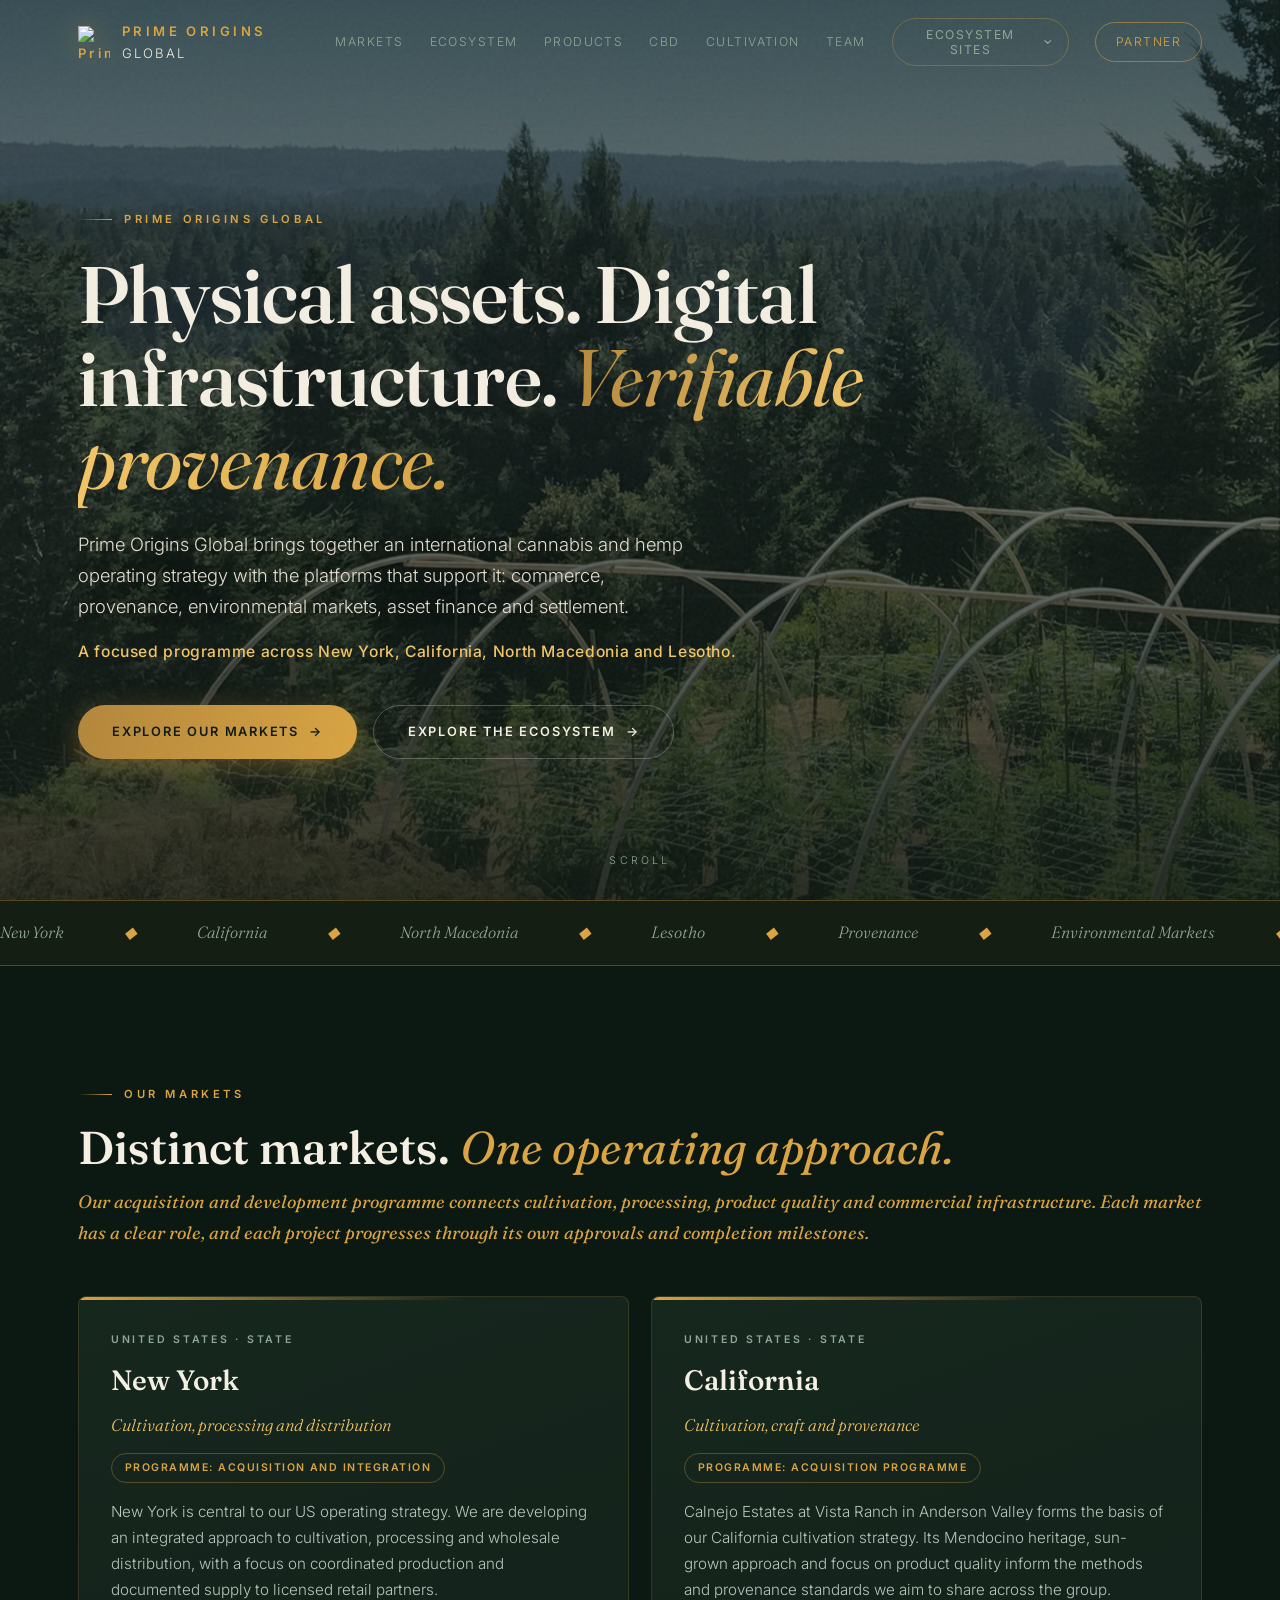
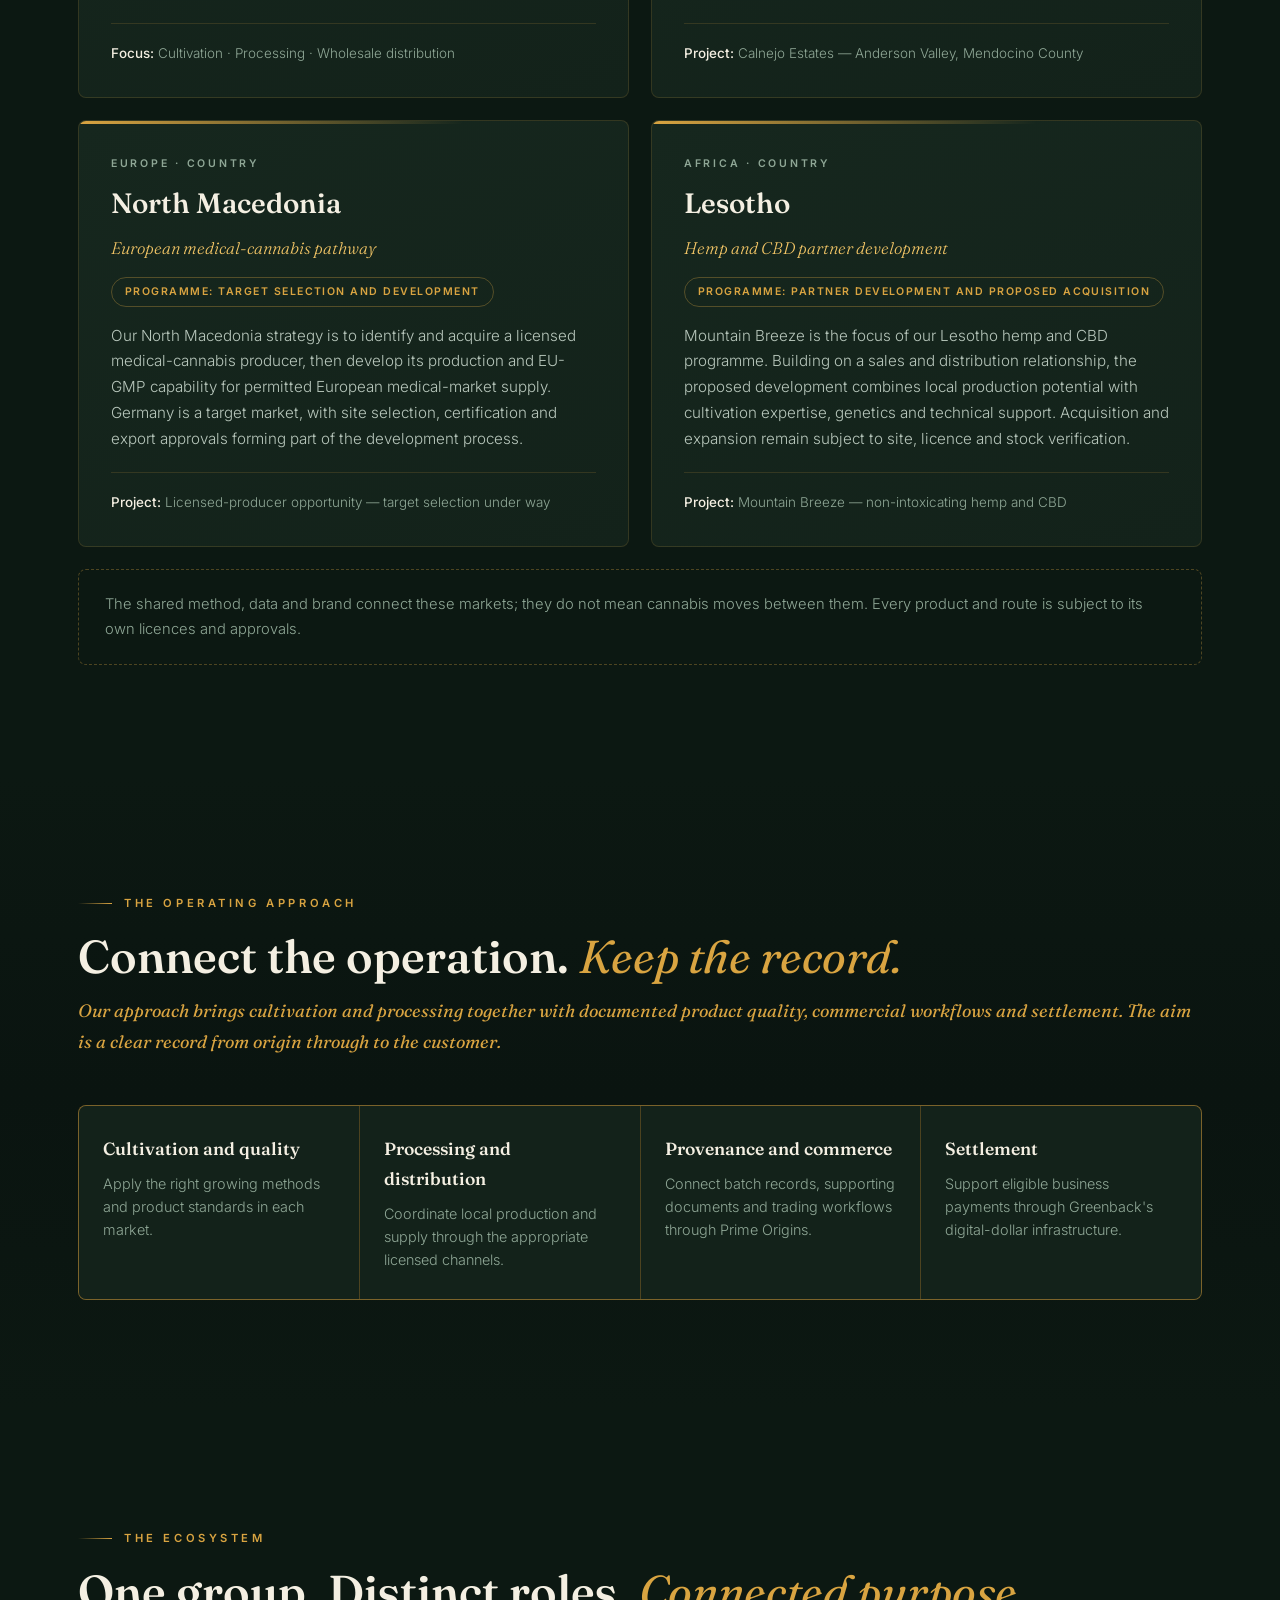
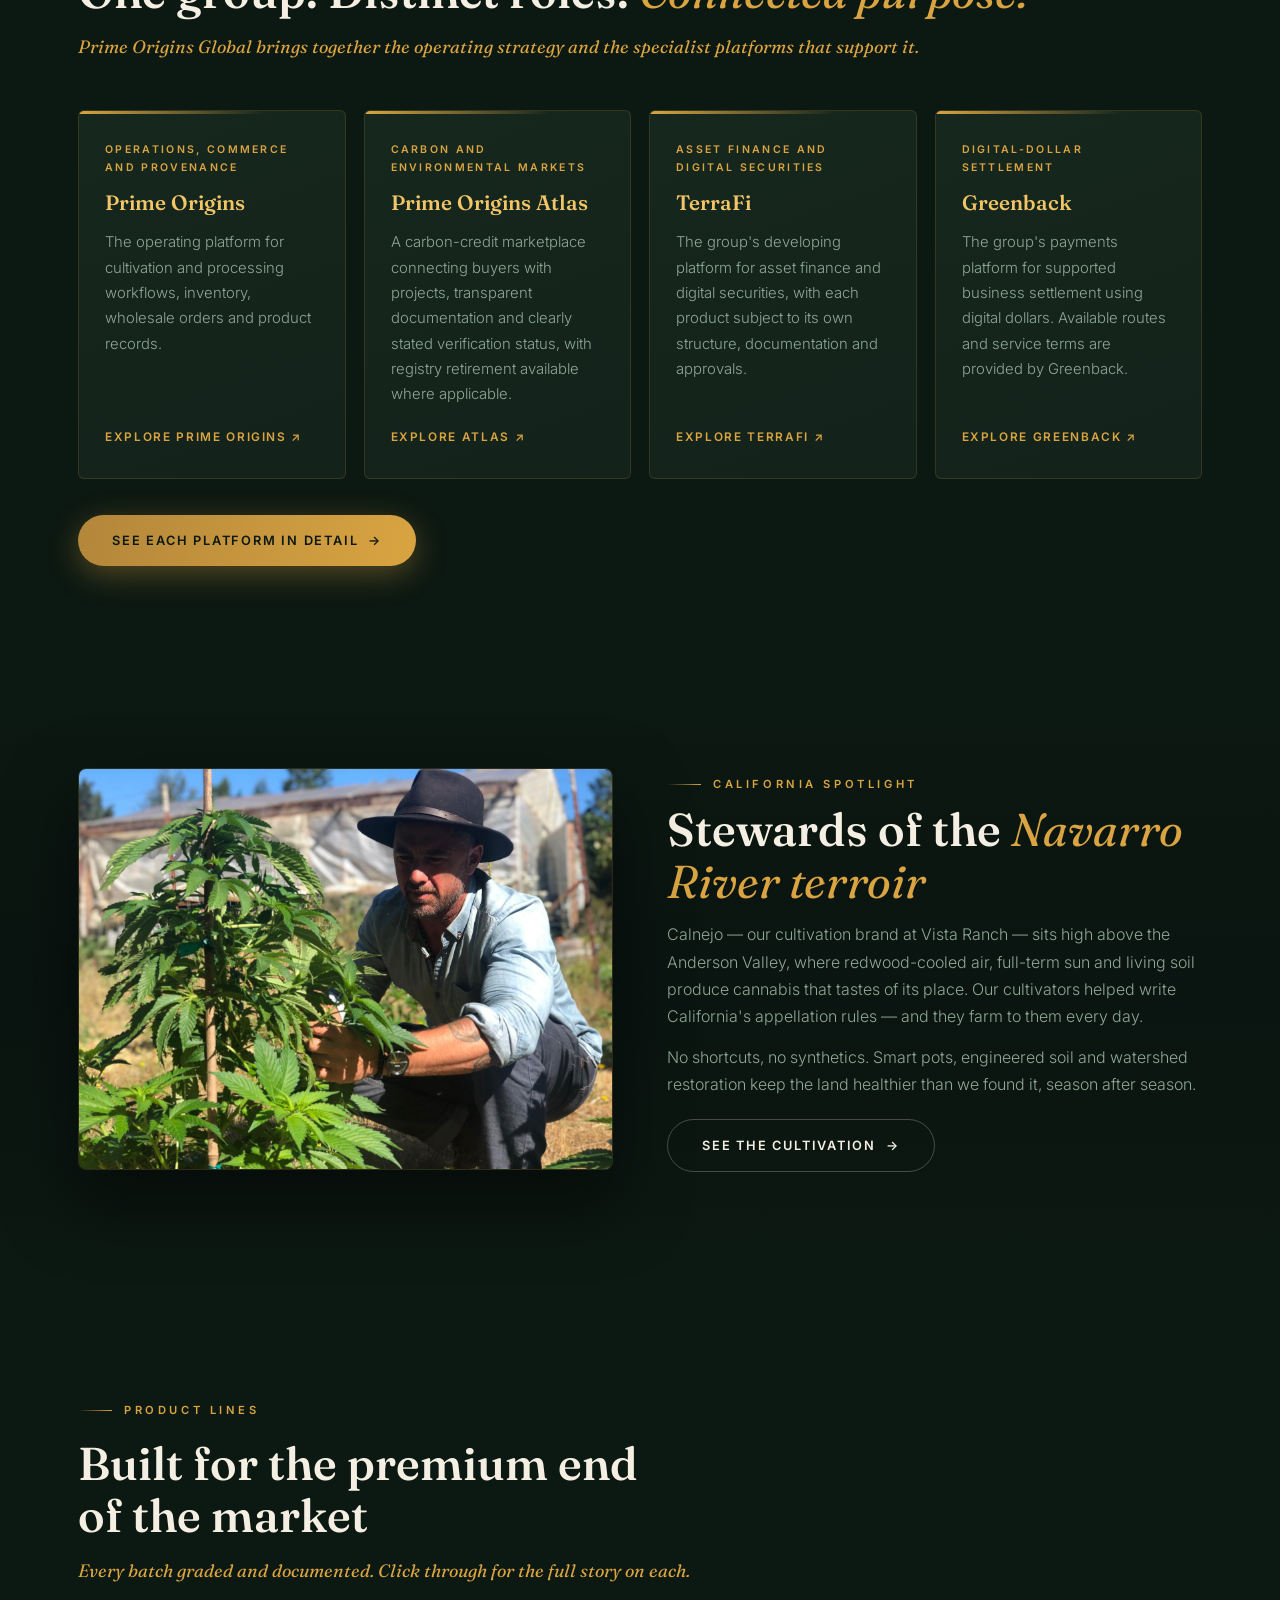
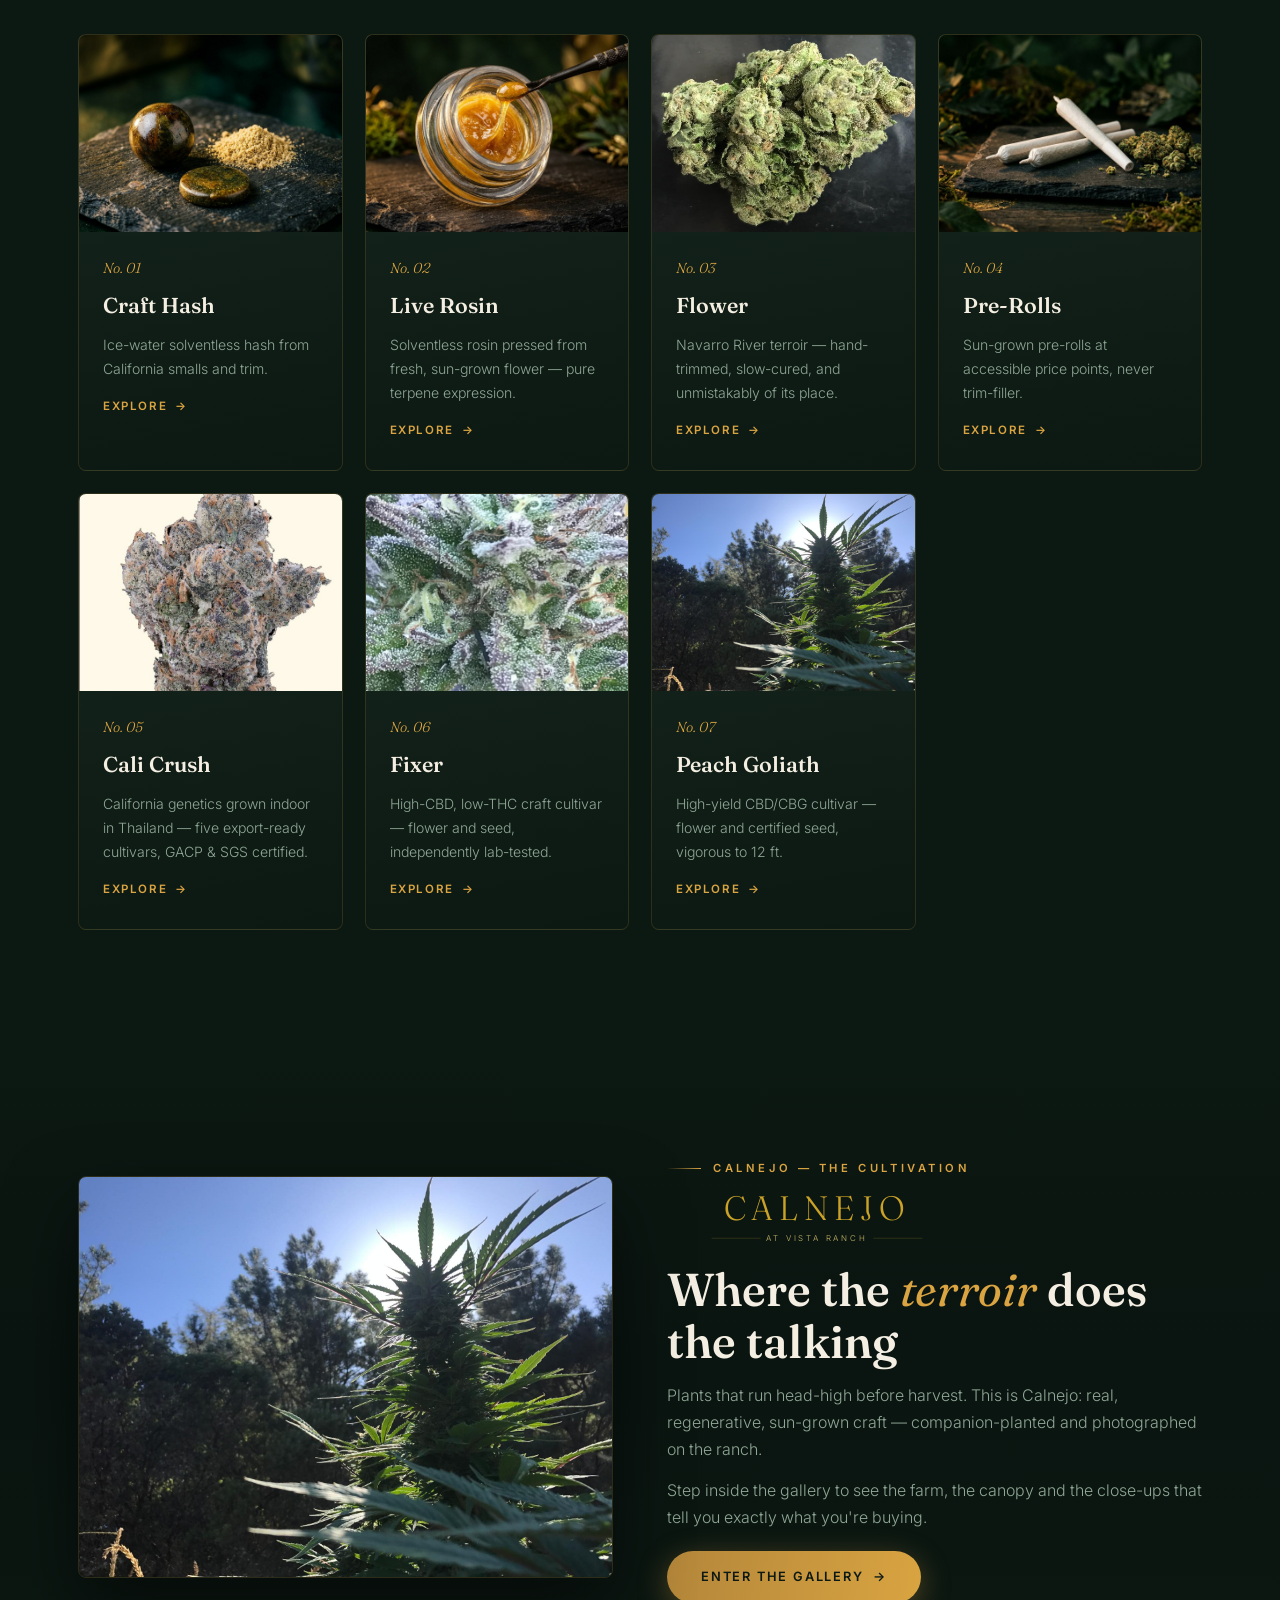
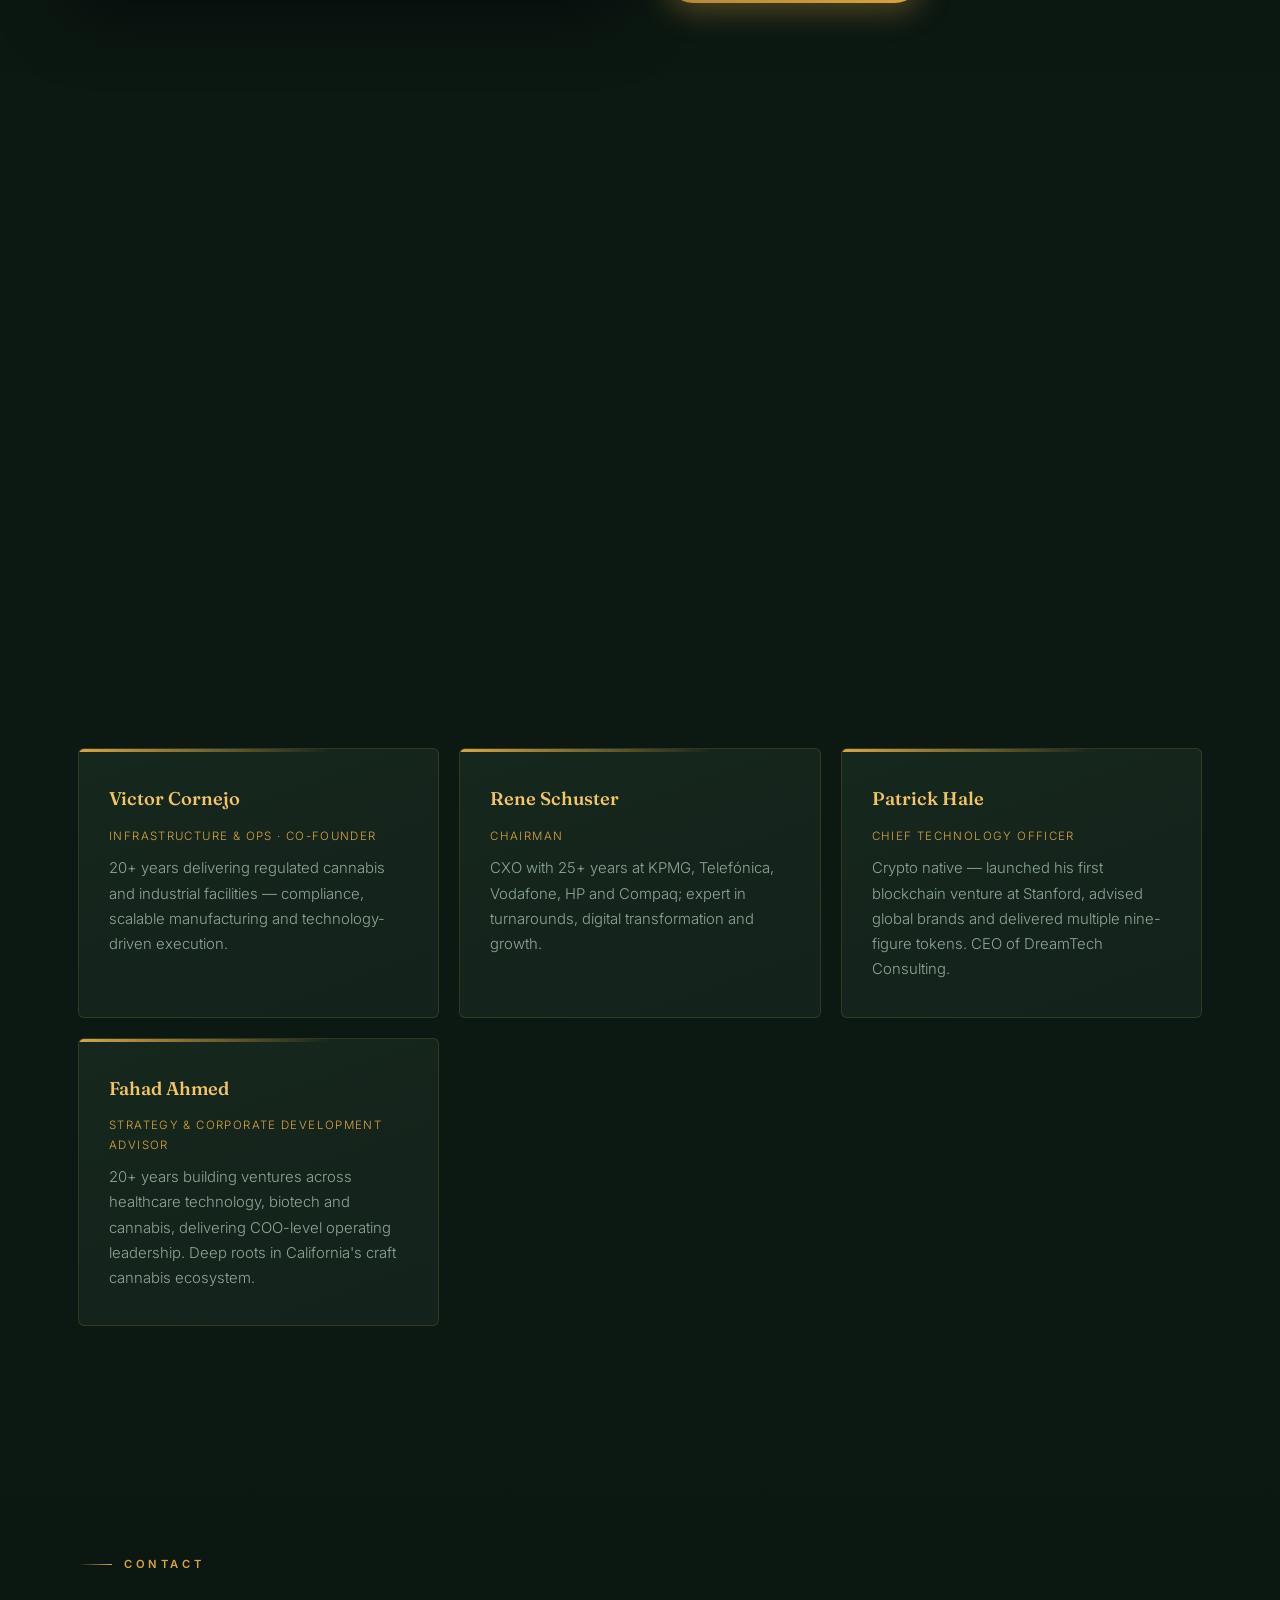
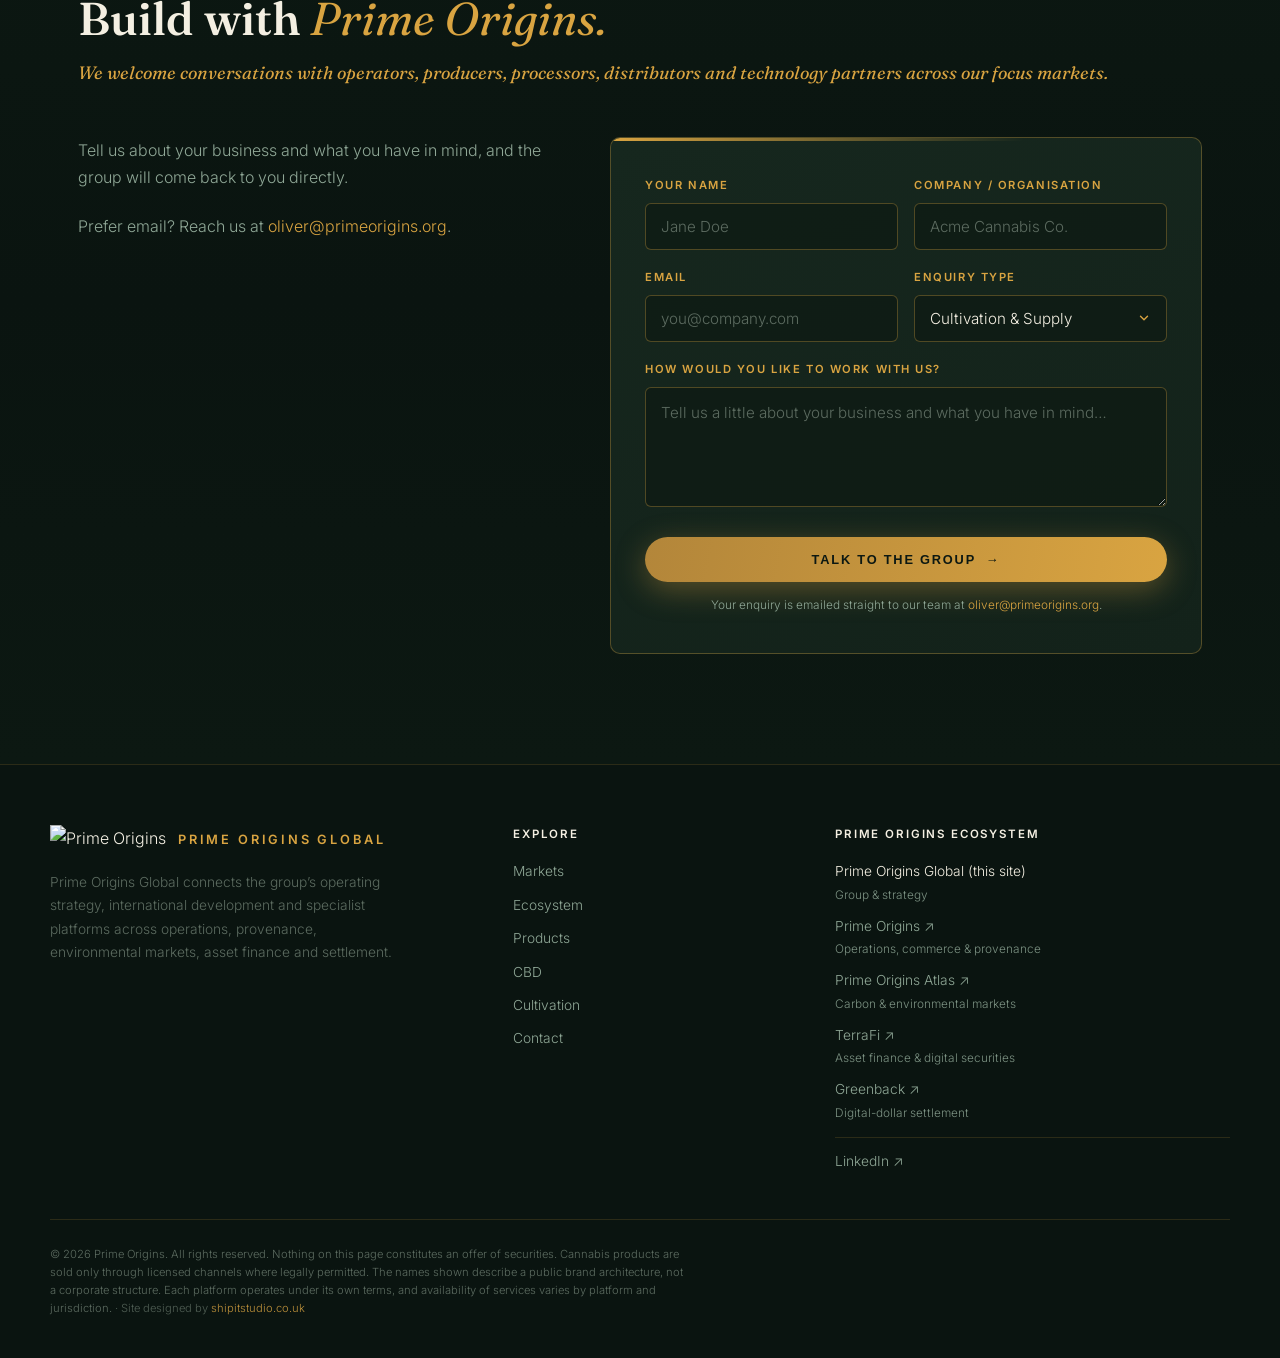
==== commit 5e315779: "Homepage and ecosystem page: four-market programme, operating approach, corrected ecosystem copy" ====
--- a/index.html
+++ b/index.html
@@ -3,21 +3,21 @@
 <head>
 <meta charset="UTF-8">
 <meta name="viewport" content="width=device-width, initial-scale=1.0">
-<title>Prime Origins Global | Group &amp; Ecosystem</title>
-<meta name="description" content="Explore Prime Origins Global: a connected ecosystem spanning cannabis supply, provenance, environmental markets, asset finance and digital settlement.">
-<meta name="keywords" content="Prime Origins Global, Prime Origins, cannabis supply, provenance, environmental markets, asset finance, digital settlement, Atlas, TerraFi, Greenback, California cannabis, Moroccan hash">
+<title>Prime Origins Global | Group, Markets &amp; Ecosystem</title>
+<meta name="description" content="Explore Prime Origins Global's operating strategy and development programme across New York, California, North Macedonia and Lesotho.">
+<meta name="keywords" content="Prime Origins Global, Prime Origins, cannabis operating strategy, hemp, CBD, provenance, carbon credits, environmental markets, asset finance, digital settlement, New York, California, North Macedonia, Lesotho">
 <link rel="canonical" href="https://primeoriginsglobal.org/">
 <meta name="robots" content="index, follow">
 <meta property="og:type" content="website">
 <meta property="og:site_name" content="Prime Origins Global">
-<meta property="og:title" content="Prime Origins Global | Group &amp; Ecosystem">
-<meta property="og:description" content="A connected ecosystem spanning cannabis supply, provenance, environmental markets, asset finance and digital settlement.">
+<meta property="og:title" content="Prime Origins Global | Group, Markets &amp; Ecosystem">
+<meta property="og:description" content="Operating strategy and development programme across New York, California, North Macedonia and Lesotho, with the platforms that support it.">
 <meta property="og:url" content="https://primeoriginsglobal.org/">
 <meta property="og:image" content="https://primeoriginsglobal.org/assets/img/og-calnejo.png">
 <meta name="twitter:card" content="summary_large_image">
 <meta name="twitter:site" content="@primeorigins_">
-<meta name="twitter:title" content="Prime Origins Global | Group &amp; Ecosystem">
-<meta name="twitter:description" content="A connected ecosystem spanning cannabis supply, provenance, environmental markets, asset finance and digital settlement.">
+<meta name="twitter:title" content="Prime Origins Global | Group, Markets &amp; Ecosystem">
+<meta name="twitter:description" content="Operating strategy and development programme across New York, California, North Macedonia and Lesotho, with the platforms that support it.">
 <meta name="twitter:image" content="https://primeoriginsglobal.org/assets/img/og-calnejo.png">
 <script type="application/ld+json">
 {
@@ -27,10 +27,10 @@
   "alternateName": ["Prime Origins", "PrimeOrigins"],
   "url": "https://primeoriginsglobal.org/",
   "logo": "https://www.primeoriginsatlas.org/logo.png",
-  "description": "Prime Origins Global is the group-facing home for strategy, leadership, assets, partnerships and investor enquiries across a connected ecosystem spanning cannabis supply, provenance, environmental markets, asset finance and digital settlement.",
+  "description": "Prime Origins Global brings together an international cannabis and hemp operating strategy with the platforms that support it: commerce, provenance, environmental markets, asset finance and settlement.",
   "foundingDate": "2025",
   "sameAs": ["https://www.linkedin.com/company/primeorigins","https://x.com/primeorigins_","https://www.instagram.com/primeorigins_org"],
-  "contactPoint": {"@type":"ContactPoint","email":"oliver@primeorigins.org","contactType":"Partnership and investor enquiries"}
+  "contactPoint": {"@type":"ContactPoint","email":"oliver@primeorigins.org","contactType":"Partnership enquiries"}
 }
 </script>
 <link rel="icon" href="/favicon.svg" type="image/svg+xml">
@@ -41,7 +41,7 @@
 <link rel="stylesheet" href="assets/ecosystem.css">
 </head>
 <body>
-<a class="skip" href="#ecosystem">Skip to content</a>
+<a class="skip" href="#markets">Skip to content</a>
 <div class="progress" id="progress" aria-hidden="true"></div>
 
 <header id="hdr">
@@ -51,12 +51,11 @@
       <span>PRIME ORIGINS <span class="global">GLOBAL</span></span>
     </a>
     <div class="nav-links" id="navLinks">
-      <a href="/#about">About</a>
-      <a href="/#supply">Supply</a>
+      <a href="/#markets">Markets</a>
+      <a href="/#ecosystem">Ecosystem</a>
       <a href="/#products">Products</a>
       <a href="/cbd.html">CBD</a>
       <a href="cultivation.html">Cultivation</a>
-      <a href="ecosystem.html">Ecosystem</a>
       <a href="/#team">Team</a>
       <a class="nav-cta" href="/#partner">Partner</a>
     </div>
@@ -71,68 +70,115 @@
   <div class="wrap hero-inner">
     <span class="label rv in">Prime Origins Global</span>
     <h1 class="rv in">Physical assets. Digital infrastructure. <span class="gold-it">Verifiable provenance.</span></h1>
-    <p class="lead rv in d1">We are building a connected ecosystem around cannabis supply, provenance, environmental markets, asset finance and digital settlement. Prime Origins Global brings that strategy together.</p>
-    <div class="hero-links rv in d2">
-      <div class="hero-ctas">
-        <a class="btn primary" href="#ecosystem">Explore the ecosystem <span class="arr" aria-hidden="true">&rarr;</span></a>
-        <a class="btn ghost" href="#partner">Partner with the group <span class="arr" aria-hidden="true">&rarr;</span></a>
-      </div>
-      <a class="txtlink" href="https://primeorigins.org/" target="_blank" rel="noopener noreferrer">Explore Prime Origins <span aria-hidden="true">&nearr;</span><span class="sr-only"> (opens in a new tab)</span></a>
-    </div>
-    <ul class="trust rv in d3" aria-label="What the ecosystem connects" style="list-style:none">
-      <li class="ti"><svg width="15" height="15" viewBox="0 0 24 24" fill="none" stroke="currentColor" stroke-width="2.2" stroke-linecap="round" stroke-linejoin="round" aria-hidden="true"><path d="M20 6 9 17l-5-5"/></svg>Physical supply</li>
-      <li class="ti"><svg width="15" height="15" viewBox="0 0 24 24" fill="none" stroke="currentColor" stroke-width="2.2" stroke-linecap="round" stroke-linejoin="round" aria-hidden="true"><path d="M20 6 9 17l-5-5"/></svg>Provenance &amp; commerce</li>
-      <li class="ti"><svg width="15" height="15" viewBox="0 0 24 24" fill="none" stroke="currentColor" stroke-width="2.2" stroke-linecap="round" stroke-linejoin="round" aria-hidden="true"><path d="M20 6 9 17l-5-5"/></svg>Environmental markets</li>
-      <li class="ti"><svg width="15" height="15" viewBox="0 0 24 24" fill="none" stroke="currentColor" stroke-width="2.2" stroke-linecap="round" stroke-linejoin="round" aria-hidden="true"><path d="M20 6 9 17l-5-5"/></svg>Asset finance</li>
-      <li class="ti"><svg width="15" height="15" viewBox="0 0 24 24" fill="none" stroke="currentColor" stroke-width="2.2" stroke-linecap="round" stroke-linejoin="round" aria-hidden="true"><path d="M20 6 9 17l-5-5"/></svg>Digital settlement</li>
-    </ul>
-  </div>
-  <a class="scroll-hint" href="#ecosystem" aria-label="Scroll to the ecosystem">Scroll</a>
+    <p class="lead rv in d1">Prime Origins Global brings together an international cannabis and hemp operating strategy with the platforms that support it: commerce, provenance, environmental markets, asset finance and settlement.</p>
+    <p class="hero-sub rv in d1">A focused programme across New York, California, North Macedonia and Lesotho.</p>
+    <div class="hero-ctas rv in d2">
+      <a class="btn primary" href="#markets">Explore our markets <span class="arr" aria-hidden="true">&rarr;</span></a>
+      <a class="btn ghost" href="#ecosystem">Explore the ecosystem <span class="arr" aria-hidden="true">&rarr;</span></a>
+    </div>
+  </div>
+  <a class="scroll-hint" href="#markets" aria-label="Scroll to our markets">Scroll</a>
 </div>
 
 <div class="marquee" aria-hidden="true">
   <div class="marquee-track">
-    <span>Physical Supply <b>◆</b> Provenance <b>◆</b> Environmental Markets <b>◆</b> Asset Finance <b>◆</b> Digital Settlement <b>◆</b></span>
-    <span>Physical Supply <b>◆</b> Provenance <b>◆</b> Environmental Markets <b>◆</b> Asset Finance <b>◆</b> Digital Settlement <b>◆</b></span>
+    <span>New York <b>◆</b> California <b>◆</b> North Macedonia <b>◆</b> Lesotho <b>◆</b> Provenance <b>◆</b> Environmental Markets <b>◆</b></span>
+    <span>New York <b>◆</b> California <b>◆</b> North Macedonia <b>◆</b> Lesotho <b>◆</b> Provenance <b>◆</b> Environmental Markets <b>◆</b></span>
   </div>
 </div>
 
+<section id="markets">
+  <span id="about"></span><span id="supply"></span>
+  <div class="wrap">
+    <span class="label rv">Our markets</span>
+    <h2 class="rv">Distinct markets. <span class="gold-em">One operating approach.</span></h2>
+    <p class="sub rv">Our acquisition and development programme connects cultivation, processing, product quality and commercial infrastructure. Each market has a clear role, and each project progresses through its own approvals and completion milestones.</p>
+    <div class="mkt-grid">
+
+      <article class="mkt rv">
+        <span class="geo">United States · State</span>
+        <h3>New York</h3>
+        <div class="role">Cultivation, processing and distribution</div>
+        <span class="prog">Programme: Acquisition and integration</span>
+        <p>New York is central to our US operating strategy. We are developing an integrated approach to cultivation, processing and wholesale distribution, with a focus on coordinated production and documented supply to licensed retail partners.</p>
+        <div class="detail"><b>Focus:</b> Cultivation · Processing · Wholesale distribution</div>
+      </article>
+
+      <article class="mkt rv d1">
+        <span class="geo">United States · State</span>
+        <h3>California</h3>
+        <div class="role">Cultivation, craft and provenance</div>
+        <span class="prog">Programme: Acquisition programme</span>
+        <p>Calnejo Estates at Vista Ranch in Anderson Valley forms the basis of our California cultivation strategy. Its Mendocino heritage, sun-grown approach and focus on product quality inform the methods and provenance standards we aim to share across the group.</p>
+        <div class="detail"><b>Project:</b> Calnejo Estates — Anderson Valley, Mendocino County</div>
+      </article>
+
+      <article class="mkt rv">
+        <span class="geo">Europe · Country</span>
+        <h3>North Macedonia</h3>
+        <div class="role">European medical-cannabis pathway</div>
+        <span class="prog">Programme: Target selection and development</span>
+        <p>Our North Macedonia strategy is to identify and acquire a licensed medical-cannabis producer, then develop its production and EU-GMP capability for permitted European medical-market supply. Germany is a target market, with site selection, certification and export approvals forming part of the development process.</p>
+        <div class="detail"><b>Project:</b> Licensed-producer opportunity — target selection under way</div>
+      </article>
+
+      <article class="mkt rv d1">
+        <span class="geo">Africa · Country</span>
+        <h3>Lesotho</h3>
+        <div class="role">Hemp and CBD partner development</div>
+        <span class="prog">Programme: Partner development and proposed acquisition</span>
+        <p>Mountain Breeze is the focus of our Lesotho hemp and CBD programme. Building on a sales and distribution relationship, the proposed development combines local production potential with cultivation expertise, genetics and technical support. Acquisition and expansion remain subject to site, licence and stock verification.</p>
+        <div class="detail"><b>Project:</b> Mountain Breeze — non-intoxicating hemp and CBD</div>
+      </article>
+
+    </div>
+    <p class="mkt-note rv">The shared method, data and brand connect these markets; they do not mean cannabis moves between them. Every product and route is subject to its own licences and approvals.</p>
+  </div>
+</section>
+
+<section id="approach" class="alt">
+  <div class="wrap">
+    <span class="label rv">The operating approach</span>
+    <h2 class="rv">Connect the operation. <span class="gold-em">Keep the record.</span></h2>
+    <p class="sub rv">Our approach brings cultivation and processing together with documented product quality, commercial workflows and settlement. The aim is a clear record from origin through to the customer.</p>
+    <div class="func-grid rv">
+      <div class="func"><h3>Cultivation and quality</h3><p>Apply the right growing methods and product standards in each market.</p></div>
+      <div class="func"><h3>Processing and distribution</h3><p>Coordinate local production and supply through the appropriate licensed channels.</p></div>
+      <div class="func"><h3>Provenance and commerce</h3><p>Connect batch records, supporting documents and trading workflows through Prime Origins.</p></div>
+      <div class="func"><h3>Settlement</h3><p>Support eligible business payments through Greenback's digital-dollar infrastructure.</p></div>
+    </div>
+  </div>
+</section>
+
 <section id="ecosystem">
   <div class="wrap">
-    <span class="label rv">The Prime Origins ecosystem</span>
-    <h2 class="rv">One group. <span class="gold-em">One connected ecosystem.</span></h2>
-    <p class="sub rv">Each part of the ecosystem has a clear role: connecting physical supply with the records, markets and services that support it.</p>
-
-    <div class="eco-umbrella rv" id="about">
-      <span class="etag">The group</span>
-      <h3>Prime Origins Global <span class="here">You are here</span></h3>
-      <p>The group-facing home for strategy, leadership, assets, partnerships and investor enquiries. Four associated platform brands sit alongside it, each with a distinct role.</p>
-      <p style="font-size:.86rem">This is a public brand architecture. It does not mean every brand is a separate incorporated company, or that every planned asset or integration is complete.</p>
-    </div>
+    <span class="label rv">The ecosystem</span>
+    <h2 class="rv">One group. Distinct roles. <span class="gold-em">Connected purpose.</span></h2>
+    <p class="sub rv">Prime Origins Global brings together the operating strategy and the specialist platforms that support it.</p>
 
     <div class="eco4">
       <div class="card rv">
-        <span class="role">Supply, commerce and provenance</span>
+        <span class="role">Operations, commerce and provenance</span>
         <h3>Prime Origins</h3>
-        <p>The operating platform connecting cultivation and processing workflows with inventory, wholesale orders and product records.</p>
+        <p>The operating platform for cultivation and processing workflows, inventory, wholesale orders and product records.</p>
         <a class="go" href="https://primeorigins.org/" target="_blank" rel="noopener noreferrer">Explore Prime Origins <span aria-hidden="true">&nearr;</span><span class="sr-only"> (opens in a new tab)</span></a>
       </div>
       <div class="card rv d1">
-        <span class="role">Environmental markets</span>
+        <span class="role">Carbon and environmental markets</span>
         <h3>Prime Origins Atlas</h3>
-        <p>Environmental market access with project information and verification status made clear.</p>
-        <a class="go" href="https://www.primeoriginsatlas.org/" target="_blank" rel="noopener noreferrer">Explore Atlas <span aria-hidden="true">&nearr;</span><span class="sr-only"> (opens in a new tab)</span></a>
+        <p>A carbon-credit marketplace connecting buyers with projects, transparent documentation and clearly stated verification status, with registry retirement available where applicable.</p>
+        <a class="go" href="https://primeoriginsatlas.org/" target="_blank" rel="noopener noreferrer">Explore Atlas <span aria-hidden="true">&nearr;</span><span class="sr-only"> (opens in a new tab)</span></a>
       </div>
       <div class="card rv d2">
         <span class="role">Asset finance and digital securities</span>
-        <h3>TerraFi <span class="pill">In development</span></h3>
-        <p>Developing the asset-finance and digital-securities layer of the ecosystem.</p>
+        <h3>TerraFi</h3>
+        <p>The group's developing platform for asset finance and digital securities, with each product subject to its own structure, documentation and approvals.</p>
         <a class="go" href="https://terrafi.me/" target="_blank" rel="noopener noreferrer">Explore TerraFi <span aria-hidden="true">&nearr;</span><span class="sr-only"> (opens in a new tab)</span></a>
       </div>
       <div class="card rv d3">
         <span class="role">Digital-dollar settlement</span>
         <h3>Greenback</h3>
-        <p>Digital-dollar payment and settlement infrastructure for supported business transactions.</p>
+        <p>The group's payments platform for supported business settlement using digital dollars. Available routes and service terms are provided by Greenback.</p>
         <a class="go" href="https://gnbk.app/" target="_blank" rel="noopener noreferrer">Explore Greenback <span aria-hidden="true">&nearr;</span><span class="sr-only"> (opens in a new tab)</span></a>
       </div>
     </div>
@@ -140,67 +186,12 @@
   </div>
 </section>
 
-<section id="connect" class="alt">
-  <div class="wrap">
-    <span class="label rv">How it connects</span>
-    <h2 class="rv">Five functions, <span class="gold-em">one picture.</span></h2>
-    <p class="sub rv">Connected functions, not five sequential legal entities.</p>
-    <div class="func-grid rv">
-      <div class="func"><span class="n">01</span><h3>Physical supply</h3><p>Cultivation, processing and supply relationships are the operational foundation.</p></div>
-      <div class="func"><span class="n">02</span><h3>Provenance and commerce</h3><p>Prime Origins helps organise batch records, supporting documents and trading workflows.</p></div>
-      <div class="func"><span class="n">03</span><h3>Environmental markets</h3><p>Atlas provides a distinct environmental-market service.</p></div>
-      <div class="func"><span class="n">04</span><h3>Asset finance</h3><p>TerraFi has a distinct asset-finance and digital-securities role.</p></div>
-      <div class="func"><span class="n">05</span><h3>Settlement</h3><p>Greenback provides payment infrastructure where supported.</p></div>
-    </div>
-    <ol class="flow rv" aria-label="The business workflow"><li>Source</li><li>Process</li><li>Verify</li><li>Trade</li><li>Settle</li></ol>
-    <p class="flow-cap rv">The business workflow. Environmental markets and asset finance sit alongside it as related services.</p>
-    <p class="conn-note rv">You do not need to buy carbon credits or a security token to use the operating platform. A link between two sites is not evidence of shared data or a completed technical integration; any integration is described as planned unless we say it is live.</p>
-  </div>
-</section>
-
-<section id="supply">
-  <div class="wrap">
-    <span class="label rv">Origin markets</span>
-    <h2 class="rv">A growing network <span class="gold-em">of origin markets.</span></h2>
-    <p class="sub rv">Each market and product is described separately. Nothing here implies an open trade route between the places shown.</p>
-    <div class="split">
-      <div class="engine rv">
-        <div class="emedia"><img src="assets/img/farm-colas.jpg" alt="Sun-grown cannabis colas at Vista Ranch, Anderson Valley" loading="lazy"></div>
-        <div class="ebody">
-          <span class="where">California · Cultivation</span>
-          <svg viewBox="0 0 450 80" role="img" aria-label="Calnejo" style="display:block;width:175px;height:auto;margin:2px 0 6px"><text x="0" y="64" font-family="Fraunces, Georgia, serif" font-size="72" letter-spacing="12" fill="#C9A227">CALNEJO</text></svg>
-          <h3>Vista Ranch, Anderson Valley</h3>
-          <ul>
-            <li>60,000 sq ft licensed canopy — full-term outdoor cultivation</li>
-            <li>Grown in the Navarro River Cannabis region</li>
-            <li>Regenerative methods: smart pots, engineered soil, watershed restoration</li>
-            <li>First harvest projected at 2,094 lbs bud and 837 lbs trim — a projection, not completed production</li>
-          </ul>
-        </div>
-      </div>
-      <div class="engine rv d1">
-        <div class="emedia"><img src="assets/img/product-moroccan-hash.jpg" alt="Traditional pressed Moroccan hash slabs" loading="lazy"></div>
-        <div class="ebody">
-          <span class="where">Morocco · Supply relationship</span>
-          <h3>Traditional Moroccan hash</h3>
-          <ul>
-            <li>Supply relationships with partner farms operating inside Morocco's regulated framework (ANRAC)</li>
-            <li>Traditional hash from a long-established hash origin</li>
-            <li>Chain-of-custody documentation — COAs, batch records, export files</li>
-          </ul>
-        </div>
-      </div>
-    </div>
-    <p class="mkt-note rv"><b>Further markets.</b> We are exploring additional origin markets. Ownership, operating status and partnership terms are published only once they are documented. A cultivation licence in one jurisdiction does not authorise trade into another; every product and route is subject to its own licences and approvals.</p>
-  </div>
-</section>
-
 <section class="alt" style="padding-top:90px">
   <div class="wrap">
     <div class="split2">
-      <div class="s2-media rv"><img src="assets/img/story-grower.jpg" alt="Prime Origins grower tending a sun-grown cannabis plant at Vista Ranch" loading="lazy"></div>
+      <div class="s2-media rv"><img src="assets/img/story-grower.jpg" alt="Grower tending a sun-grown cannabis plant" loading="lazy"></div>
       <div class="s2-body rv d1">
-        <span class="label">Operations spotlight</span>
+        <span class="label">California spotlight</span>
         <h2>Stewards of the <span class="gold-em">Navarro River terroir</span></h2>
         <p>Calnejo — our cultivation brand at Vista Ranch — sits high above the Anderson Valley, where redwood-cooled air, full-term sun and living soil produce cannabis that tastes of its place. Our cultivators helped write California's appellation rules — and they farm to them every day.</p>
         <p>No shortcuts, no synthetics. Smart pots, engineered soil and watershed restoration keep the land healthier than we found it, season after season.</p>
@@ -213,12 +204,12 @@
 <section id="products">
   <div class="wrap">
     <span class="label rv">Product lines</span>
-    <h2 class="rv">From the operating business</h2>
+    <h2 class="rv">Built for the premium end<br>of the market</h2>
     <p class="sub rv">Every batch graded and documented. Click through for the full story on each.</p>
     <div class="products">
       <a class="product rv" href="craft-hash.html">
         <div class="pmedia"><img src="assets/img/product-craft-hash.jpg" alt="Artisan solventless craft hash" loading="lazy"></div>
-        <div class="pbody"><div class="idx">No. 01</div><div class="name">Craft Hash</div><div class="desc">Ice-water solventless hash from California smalls and trim — plus the imported Moroccan heritage line.</div><span class="view">Explore <span class="arr" aria-hidden="true">&rarr;</span></span></div>
+        <div class="pbody"><div class="idx">No. 01</div><div class="name">Craft Hash</div><div class="desc">Ice-water solventless hash from California smalls and trim.</div><span class="view">Explore <span class="arr" aria-hidden="true">&rarr;</span></span></div>
       </a>
       <a class="product rv d1" href="live-rosin.html">
         <div class="pmedia"><img src="assets/img/product-live-rosin.jpg" alt="Solventless live rosin in a glass jar" loading="lazy"></div>
@@ -271,13 +262,13 @@
 
 <section id="team">
   <div class="wrap">
-    <span class="label rv">Leadership &amp; governance</span>
-    <h2 class="rv">The people behind the group<br>— <span class="gold-em">operations, finance and technology</span></h2>
+    <span class="label rv">Leadership</span>
+    <h2 class="rv">Founders, board and technology<br>— <span class="gold-em">under one roof</span></h2>
     <p class="sub rv">Cannabis pioneering, operations, finance and crypto-native technology.</p>
     <div class="cards">
-      <div class="card rv"><h3 style="font-size:1.15rem">Oliver Triggs</h3><p style="color:var(--gold);font-size:.72rem;letter-spacing:.12em;text-transform:uppercase;margin-bottom:10px">CEO · Co-Founder</p><p>12+ years in corporate finance including BDO Corporate Finance; led land and hemp ventures across Africa. Drives strategy and the investor pipeline.</p></div>
+      <div class="card rv"><h3 style="font-size:1.15rem">Oliver Triggs</h3><p style="color:var(--gold);font-size:.72rem;letter-spacing:.12em;text-transform:uppercase;margin-bottom:10px">CEO · Co-Founder</p><p>12+ years in corporate finance including BDO Corporate Finance; led land and hemp ventures across Africa. Drives group strategy.</p></div>
       <div class="card rv d1"><h3 style="font-size:1.15rem">Justin Calvino</h3><p style="color:var(--gold);font-size:.72rem;letter-spacing:.12em;text-transform:uppercase;margin-bottom:10px">Partnerships, Licensing &amp; Ops · Co-Founder</p><p>10+ years in California cannabis; founder of the Mendocino Appellations Project, co-founder of Emerald Exchange and founder of Emerald Road.</p></div>
-      <div class="card rv d2"><h3 style="font-size:1.15rem">Grant Robshaw</h3><p style="color:var(--gold);font-size:.72rem;letter-spacing:.12em;text-transform:uppercase;margin-bottom:10px">CFO · Co-Founder</p><p>15+ years across Deloitte, KPMG Bermuda and Conyers. Leads financial structuring, governance and the Moroccan partner relationships.</p></div>
+      <div class="card rv d2"><h3 style="font-size:1.15rem">Grant Robshaw</h3><p style="color:var(--gold);font-size:.72rem;letter-spacing:.12em;text-transform:uppercase;margin-bottom:10px">CFO · Co-Founder</p><p>15+ years across Deloitte, KPMG Bermuda and Conyers. Leads financial structuring and governance.</p></div>
       <div class="card rv"><h3 style="font-size:1.15rem">Victor Cornejo</h3><p style="color:var(--gold);font-size:.72rem;letter-spacing:.12em;text-transform:uppercase;margin-bottom:10px">Infrastructure &amp; Ops · Co-Founder</p><p>20+ years delivering regulated cannabis and industrial facilities — compliance, scalable manufacturing and technology-driven execution.</p></div>
       <div class="card rv d1"><h3 style="font-size:1.15rem">Rene Schuster</h3><p style="color:var(--gold);font-size:.72rem;letter-spacing:.12em;text-transform:uppercase;margin-bottom:10px">Chairman</p><p>CXO with 25+ years at KPMG, Telefónica, Vodafone, HP and Compaq; expert in turnarounds, digital transformation and growth.</p></div>
       <div class="card rv d2"><h3 style="font-size:1.15rem">Patrick Hale</h3><p style="color:var(--gold);font-size:.72rem;letter-spacing:.12em;text-transform:uppercase;margin-bottom:10px">Chief Technology Officer</p><p>Crypto native — launched his first blockchain venture at Stanford, advised global brands and delivered multiple nine-figure tokens. CEO of DreamTech Consulting.</p></div>
@@ -288,21 +279,13 @@
 
 <section id="partner" class="alt">
   <div class="wrap">
-    <span class="label rv">Partner with the group</span>
-    <h2 class="rv">Build the ecosystem <span class="gold-em">with us.</span></h2>
-    <p class="sub rv">Cultivators, distributors, importers, brands, technology partners and investors — let's talk.</p>
+    <span class="label rv">Contact</span>
+    <h2 class="rv">Build with <span class="gold-em">Prime Origins.</span></h2>
+    <p class="sub rv">We welcome conversations with operators, producers, processors, distributors and technology partners across our focus markets.</p>
     <div class="partner-grid">
       <div class="partner-intro rv">
-        <p>Prime Origins Global is the route in for partnerships across the group and its associated platforms. If your business touches any part of the chain, we want to hear from you.</p>
-        <ul>
-          <li><b>Supply &amp; cultivation</b> — licensed growers and processors of craft cannabis and hash.</li>
-          <li><b>Distribution &amp; retail</b> — licensed channels for premium flower, rosin and hash.</li>
-          <li><b>Import / export</b> — regulated Moroccan and international supply partners.</li>
-          <li><b>Brand &amp; licensing</b> — co-branding, white-label and licensing opportunities.</li>
-          <li><b>Technology &amp; provenance</b> — traceability, environmental-market and settlement partners.</li>
-          <li><b>Investor enquiries</b> — professional investors interested in the group.</li>
-        </ul>
-        <p style="margin-top:22px">Prefer email? Reach us directly at <a href="mailto:oliver@primeorigins.org">oliver@primeorigins.org</a>.</p>
+        <p>Tell us about your business and what you have in mind, and the group will come back to you directly.</p>
+        <p style="margin-top:22px">Prefer email? Reach us at <a href="mailto:oliver@primeorigins.org">oliver@primeorigins.org</a>.</p>
       </div>
       <div>
         <form class="partner-form rv d1" id="partnerForm" action="https://formsubmit.co/ajax/oliver@primeorigins.org" method="POST">
@@ -318,12 +301,12 @@
             <div class="field"><label for="pf-email">Email</label><input type="email" id="pf-email" name="email" placeholder="you@company.com" required autocomplete="email"></div>
             <div class="field"><label for="pf-type">Enquiry type</label>
               <select id="pf-type" name="partnership_type">
-                <option>Supply &amp; Cultivation</option><option>Distribution &amp; Retail</option><option>Import / Export</option><option>Brand &amp; Licensing</option><option>Technology &amp; Provenance</option><option>Investor enquiry</option><option>Other</option>
+                <option>Cultivation &amp; Supply</option><option>Processing &amp; Distribution</option><option>Technology &amp; Provenance</option><option>Brand &amp; Licensing</option><option>Other</option>
               </select>
             </div>
           </div>
           <div class="field"><label for="pf-message">How would you like to work with us?</label><textarea id="pf-message" name="message" placeholder="Tell us a little about your business and what you have in mind…" required></textarea></div>
-          <button type="submit" class="btn primary">Send Enquiry <span class="arr" aria-hidden="true">&rarr;</span></button>
+          <button type="submit" class="btn primary">Talk to the group <span class="arr" aria-hidden="true">&rarr;</span></button>
           <p class="form-note" id="pf-note">Your enquiry is emailed straight to our team at <a href="mailto:oliver@primeorigins.org">oliver@primeorigins.org</a>.</p>
         </form>
         <div class="partner-form form-ok" id="form-ok">
@@ -336,15 +319,6 @@
   </div>
 </section>
 
-<div class="cta" id="invest">
-  <div class="invest-block">
-    <span class="label center rv">Investor enquiries</span>
-    <h2 class="rv">Interested in the <em>group?</em></h2>
-    <p class="rv d1">If you are a professional investor, tell us who you are and what you are looking for, and we will reply directly. There is no public offering, and nothing on this site is an offer of securities.</p>
-    <a class="btn primary rv d2" href="mailto:oliver@primeorigins.org?subject=Prime%20Origins%20Global%20—%20Investor%20Enquiry">Send an investor enquiry <span class="arr" aria-hidden="true">&rarr;</span></a>
-  </div>
-</div>
-
 <button class="totop" id="totop" aria-label="Back to top">
   <svg width="20" height="20" viewBox="0 0 24 24" fill="none" stroke="currentColor" stroke-width="2.2" stroke-linecap="round" stroke-linejoin="round" aria-hidden="true"><path d="M12 19V5M5 12l7-7 7 7"/></svg>
 </button>
@@ -353,29 +327,29 @@
   <div class="foot-top">
     <div>
       <div class="fbrand"><img src="https://www.primeoriginsatlas.org/logo.png" alt="Prime Origins"><span>PRIME ORIGINS GLOBAL</span></div>
-      <p class="fblurb">Prime Origins Global is the group-facing home for strategy, leadership, assets, partnerships and investor enquiries, alongside four associated platform brands.</p>
+      <p class="fblurb">Prime Origins Global connects the group’s operating strategy, international development and specialist platforms across operations, provenance, environmental markets, asset finance and settlement.</p>
     </div>
     <div class="fcol">
       <h5>Explore</h5>
+      <a href="/#markets">Markets</a>
       <a href="/#ecosystem">Ecosystem</a>
       <a href="/#products">Products</a>
       <a href="/cbd.html">CBD</a>
       <a href="cultivation.html">Cultivation</a>
-      <a href="/#team">Leadership</a>
-      <a href="/#partner">Partner</a>
+      <a href="/#partner">Contact</a>
     </div>
     <div class="fcol">
       <h5>Prime Origins ecosystem</h5>
-      <a href="https://primeoriginsglobal.org/" aria-current="page">Prime Origins Global (this site)<span class="frole">Group, governance and partnerships</span></a>
-      <a href="https://primeorigins.org/" target="_blank" rel="noopener noreferrer">Prime Origins ↗<span class="frole">Supply, commerce and provenance</span></a>
-      <a href="https://www.primeoriginsatlas.org/" target="_blank" rel="noopener noreferrer">Prime Origins Atlas ↗<span class="frole">Environmental markets</span></a>
-      <a href="https://terrafi.me/" target="_blank" rel="noopener noreferrer">TerraFi ↗<span class="frole">Asset finance and digital securities</span></a>
+      <a href="https://primeoriginsglobal.org/" aria-current="page">Prime Origins Global (this site)<span class="frole">Group &amp; strategy</span></a>
+      <a href="https://primeorigins.org/" target="_blank" rel="noopener noreferrer">Prime Origins ↗<span class="frole">Operations, commerce &amp; provenance</span></a>
+      <a href="https://primeoriginsatlas.org/" target="_blank" rel="noopener noreferrer">Prime Origins Atlas ↗<span class="frole">Carbon &amp; environmental markets</span></a>
+      <a href="https://terrafi.me/" target="_blank" rel="noopener noreferrer">TerraFi ↗<span class="frole">Asset finance &amp; digital securities</span></a>
       <a href="https://gnbk.app/" target="_blank" rel="noopener noreferrer">Greenback ↗<span class="frole">Digital-dollar settlement</span></a>
       <a class="fsocial" href="https://www.linkedin.com/company/primeorigins" target="_blank" rel="noopener noreferrer">LinkedIn ↗</a>
     </div>
   </div>
   <div class="foot-base">
-    <p>© 2026 Prime Origins. All rights reserved. For professional / qualified investors only. Nothing on this page constitutes an offer of securities. Cannabis products are sold only through licensed channels where legally permitted. <span data-eco-note>The names shown describe a public brand architecture, not a corporate structure. Each platform operates under its own terms, and availability of services varies by platform and jurisdiction. </span><span style="opacity:.85">· Site designed by <a href="https://shipitstudio.co.uk" target="_blank" rel="noopener">shipitstudio.co.uk</a></span></p>
+    <p>© 2026 Prime Origins. All rights reserved. Nothing on this page constitutes an offer of securities. Cannabis products are sold only through licensed channels where legally permitted. <span data-eco-note>The names shown describe a public brand architecture, not a corporate structure. Each platform operates under its own terms, and availability of services varies by platform and jurisdiction. </span><span style="opacity:.85">· Site designed by <a href="https://shipitstudio.co.uk" target="_blank" rel="noopener">shipitstudio.co.uk</a></span></p>
   </div>
 </footer>
 
--- a/assets/ecosystem.css
+++ b/assets/ecosystem.css
@@ -36,12 +36,26 @@
   .nav-links .eco-menu a{padding:12px}
 }
 
-/* ---------- Group / ecosystem sections ---------- */
-.hero-links{display:flex;gap:16px 28px;margin-top:40px;flex-wrap:wrap;align-items:center}
-.hero-links .hero-ctas{margin-top:0}
-.txtlink{font-size:.78rem;letter-spacing:.12em;text-transform:uppercase;font-weight:600;color:var(--gold-bright);border-bottom:1px solid rgba(242,197,102,.4);padding-bottom:3px}
-.txtlink:hover{color:var(--cream);border-color:var(--cream)}
+/* ---------- Hero ---------- */
+.hero-sub{color:var(--gold-bright);font-size:.98rem;letter-spacing:.04em;margin-top:16px;font-weight:500}
 
+/* ---------- Markets ---------- */
+.mkt-grid{display:grid;grid-template-columns:repeat(2,minmax(0,1fr));gap:22px}
+.mkt{position:relative;display:flex;flex-direction:column;background:linear-gradient(160deg,var(--panel),var(--forest2));border:1px solid var(--line);border-radius:8px;padding:34px 32px 32px;overflow:hidden;transition:transform .35s,border-color .35s,box-shadow .35s}
+.mkt::before{content:"";position:absolute;top:0;left:0;width:100%;height:3px;background:linear-gradient(90deg,var(--gold),transparent 70%)}
+.mkt:hover{border-color:var(--line2);box-shadow:0 24px 50px rgba(0,0,0,.4)}
+.mkt .geo{font-size:.66rem;letter-spacing:.26em;text-transform:uppercase;color:var(--mute);font-weight:600}
+.mkt h3{font-size:1.75rem;color:var(--cream);margin:8px 0 6px;font-weight:560}
+.mkt .role{color:var(--gold-bright);font-family:'Fraunces',serif;font-style:italic;font-size:1.05rem;margin-bottom:14px}
+.mkt .prog{display:inline-block;align-self:flex-start;font-size:.66rem;letter-spacing:.14em;text-transform:uppercase;color:var(--gold);border:1px solid var(--line2);border-radius:100px;padding:5px 13px;font-weight:600;margin-bottom:16px}
+.mkt p{color:#B8C7BC;font-size:.95rem;line-height:1.7}
+.mkt .detail{margin-top:auto;padding-top:18px;font-size:.84rem;color:var(--mute);border-top:1px solid var(--line);margin-top:20px}
+.mkt .detail b{color:var(--cream);font-weight:500}
+@media(max-width:820px){.mkt-grid{grid-template-columns:1fr}.mkt{padding:28px 24px}}
+.mkt-note{margin-top:22px;padding:22px 26px;border:1px dashed var(--line2);border-radius:8px;color:var(--mute);font-size:.92rem}
+.mkt-note b{color:var(--cream);font-weight:500}
+
+/* ---------- Ecosystem sections ---------- */
 .eco-umbrella{position:relative;border:1px solid var(--line2);border-radius:10px;padding:34px;margin-bottom:22px;background:radial-gradient(ellipse at 15% 0%,rgba(217,164,65,.13),transparent 60%),linear-gradient(160deg,var(--panel),var(--forest2))}
 .eco-umbrella::before{content:"";position:absolute;top:0;left:0;width:100%;height:3px;background:linear-gradient(90deg,var(--gold),transparent 70%)}
 .eco-umbrella .etag{font-size:.66rem;letter-spacing:.28em;text-transform:uppercase;color:var(--gold);font-weight:600}
@@ -54,23 +68,12 @@
 .eco4 .card .role{font-size:.66rem;letter-spacing:.22em;text-transform:uppercase;color:var(--gold);font-weight:600;margin-bottom:8px}
 .eco4 .card h3{margin-bottom:10px}
 .eco4 .card .go{margin-top:auto;padding-top:20px;font-size:.74rem;letter-spacing:.14em;text-transform:uppercase;font-weight:600}
-.pill{display:inline-block;font-size:.58rem;letter-spacing:.16em;text-transform:uppercase;border:1px solid var(--line2);color:var(--gold);border-radius:100px;padding:2px 9px;margin-left:8px;vertical-align:middle;font-weight:600}
 
-.func-grid{display:grid;grid-template-columns:repeat(auto-fit,minmax(200px,1fr));gap:1px;background:var(--line2);border:1px solid var(--line2);border-radius:8px;overflow:hidden}
-.func{background:var(--forest2);padding:28px 22px}
-.func .n{font-family:'Fraunces',serif;font-style:italic;color:var(--gold);font-size:.95rem}
-.func h3{font-size:1.1rem;color:var(--cream);margin:6px 0 8px;font-weight:560}
-.func p{color:var(--mute);font-size:.88rem;line-height:1.6}
-.flow{display:flex;flex-wrap:wrap;gap:10px 14px;align-items:center;list-style:none;margin:30px 0 4px}
-.flow li{font-size:.72rem;letter-spacing:.16em;text-transform:uppercase;color:var(--cream);font-weight:600}
-.flow li+li::before{content:"\2192";color:var(--gold);margin-right:14px;font-weight:400}
-.flow-cap{font-size:.78rem;color:var(--mute);margin-bottom:0}
+.func-grid{display:grid;grid-template-columns:repeat(auto-fit,minmax(220px,1fr));gap:1px;background:var(--line2);border:1px solid var(--line2);border-radius:8px;overflow:hidden}
+.func{background:var(--forest2);padding:28px 24px}
+.func h3{font-size:1.1rem;color:var(--cream);margin:0 0 8px;font-weight:560}
+.func p{color:var(--mute);font-size:.9rem;line-height:1.6}
 .conn-note{color:var(--mute);font-size:.92rem;max-width:780px;margin-top:22px}
-
-.mkt-note{margin-top:22px;padding:22px 26px;border:1px dashed var(--line2);border-radius:8px;color:var(--mute);font-size:.92rem}
-.mkt-note b{color:var(--cream);font-weight:500}
-
-.invest-block{max-width:760px;margin:0 auto}
 
 /* ---------- Footer ---------- */
 .foot-top{grid-template-columns:1.5fr 1fr 1.4fr}
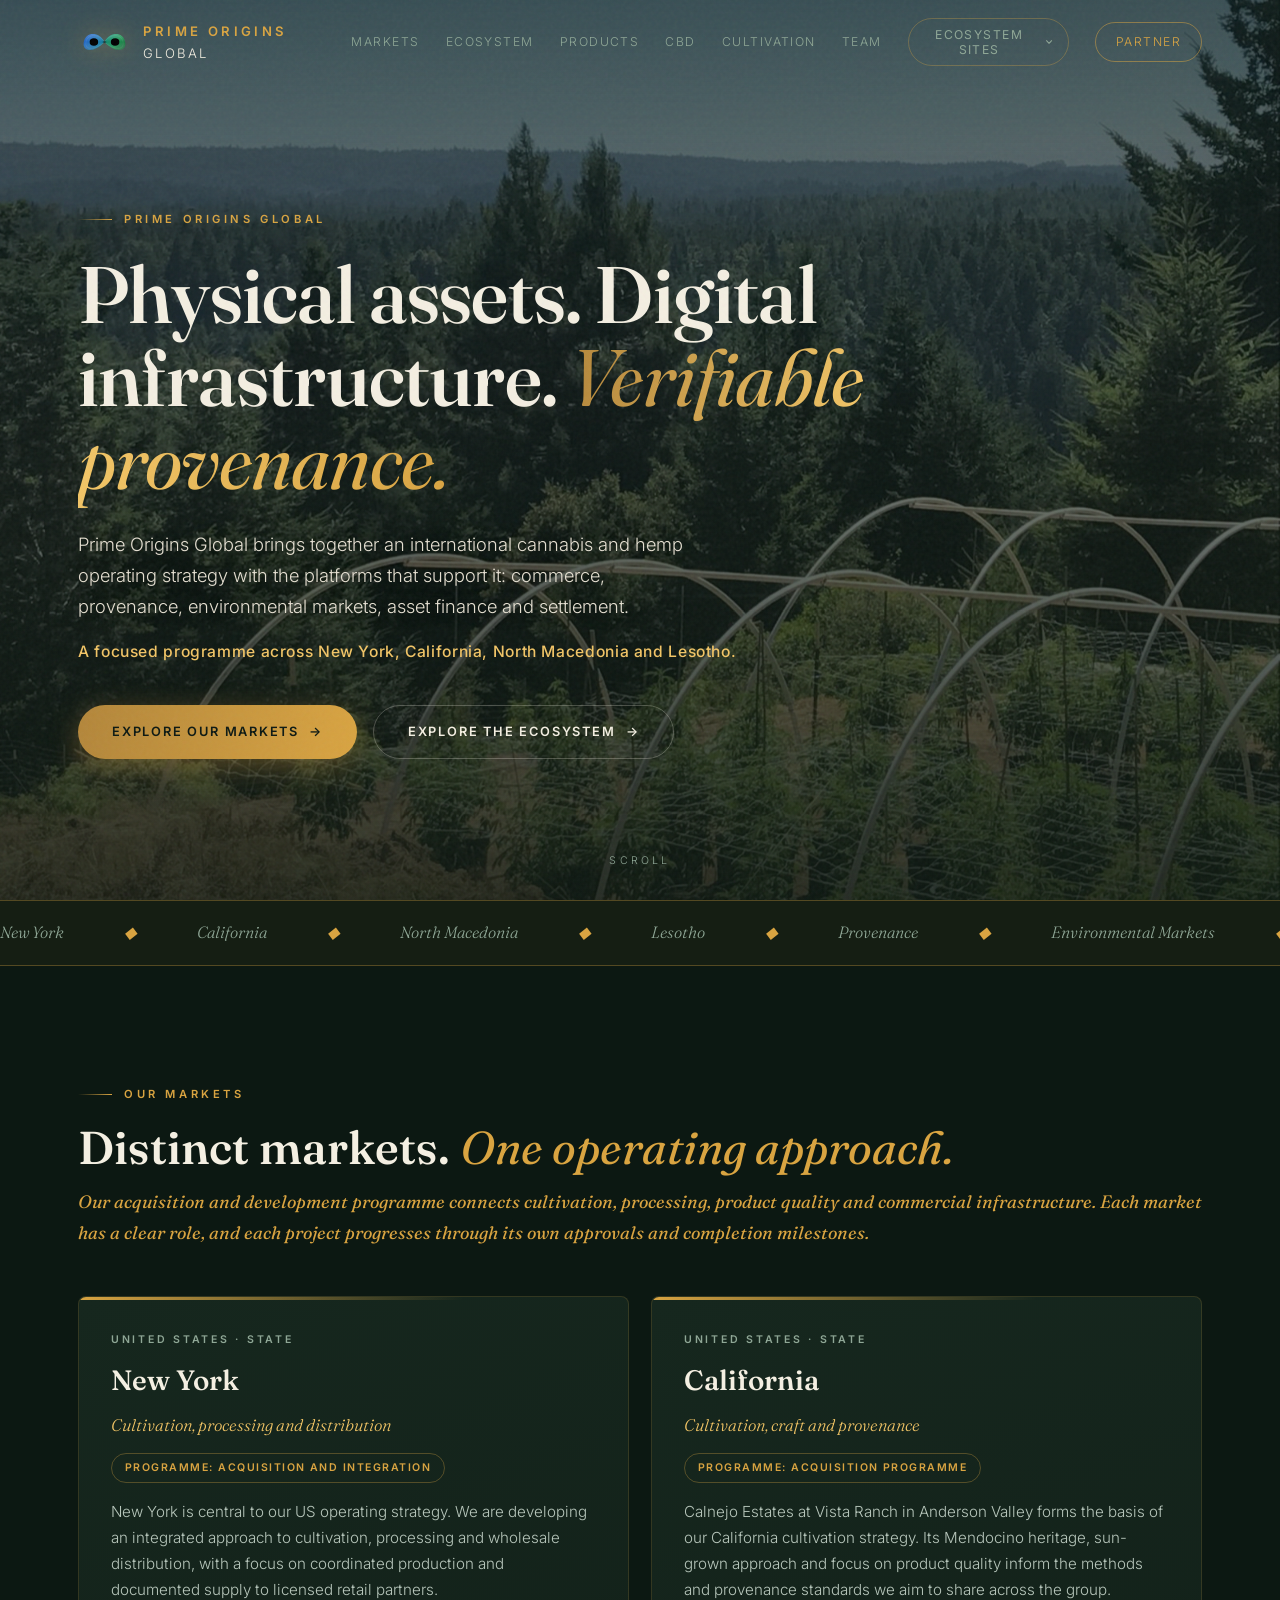
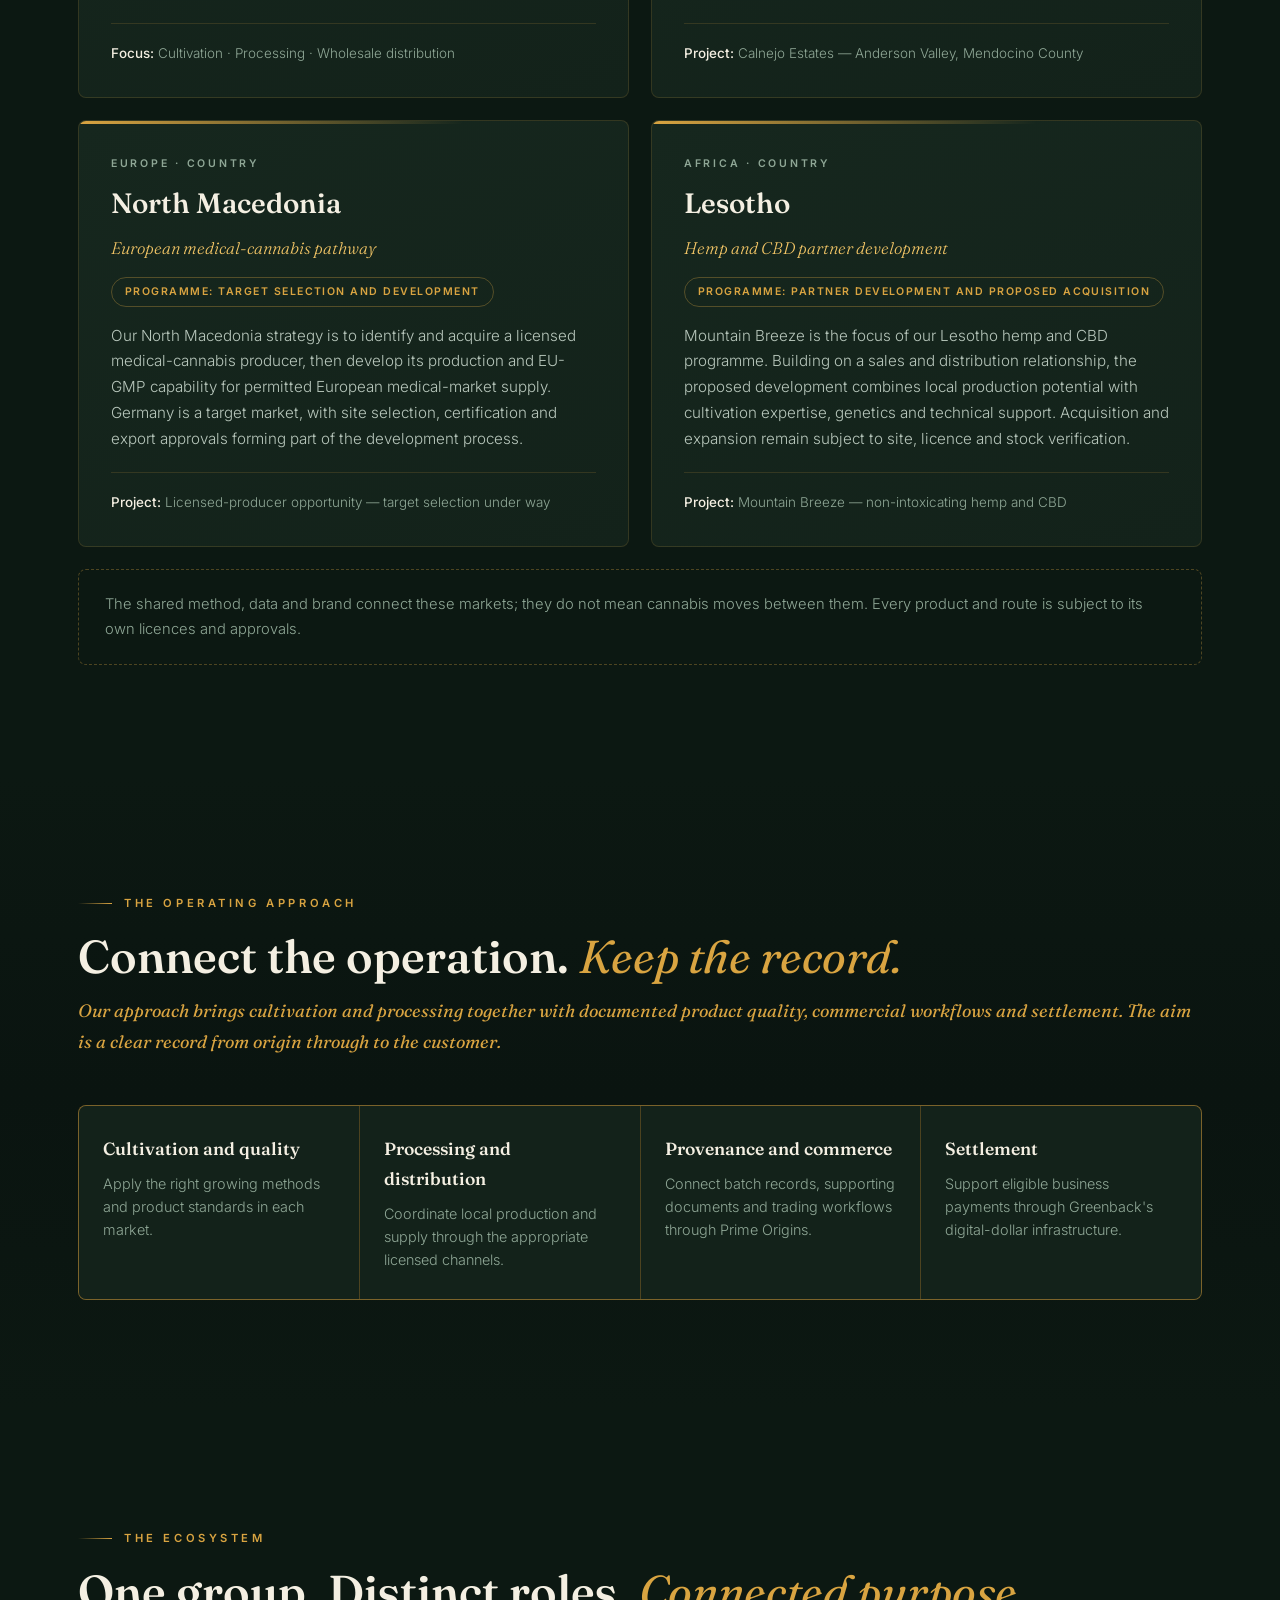
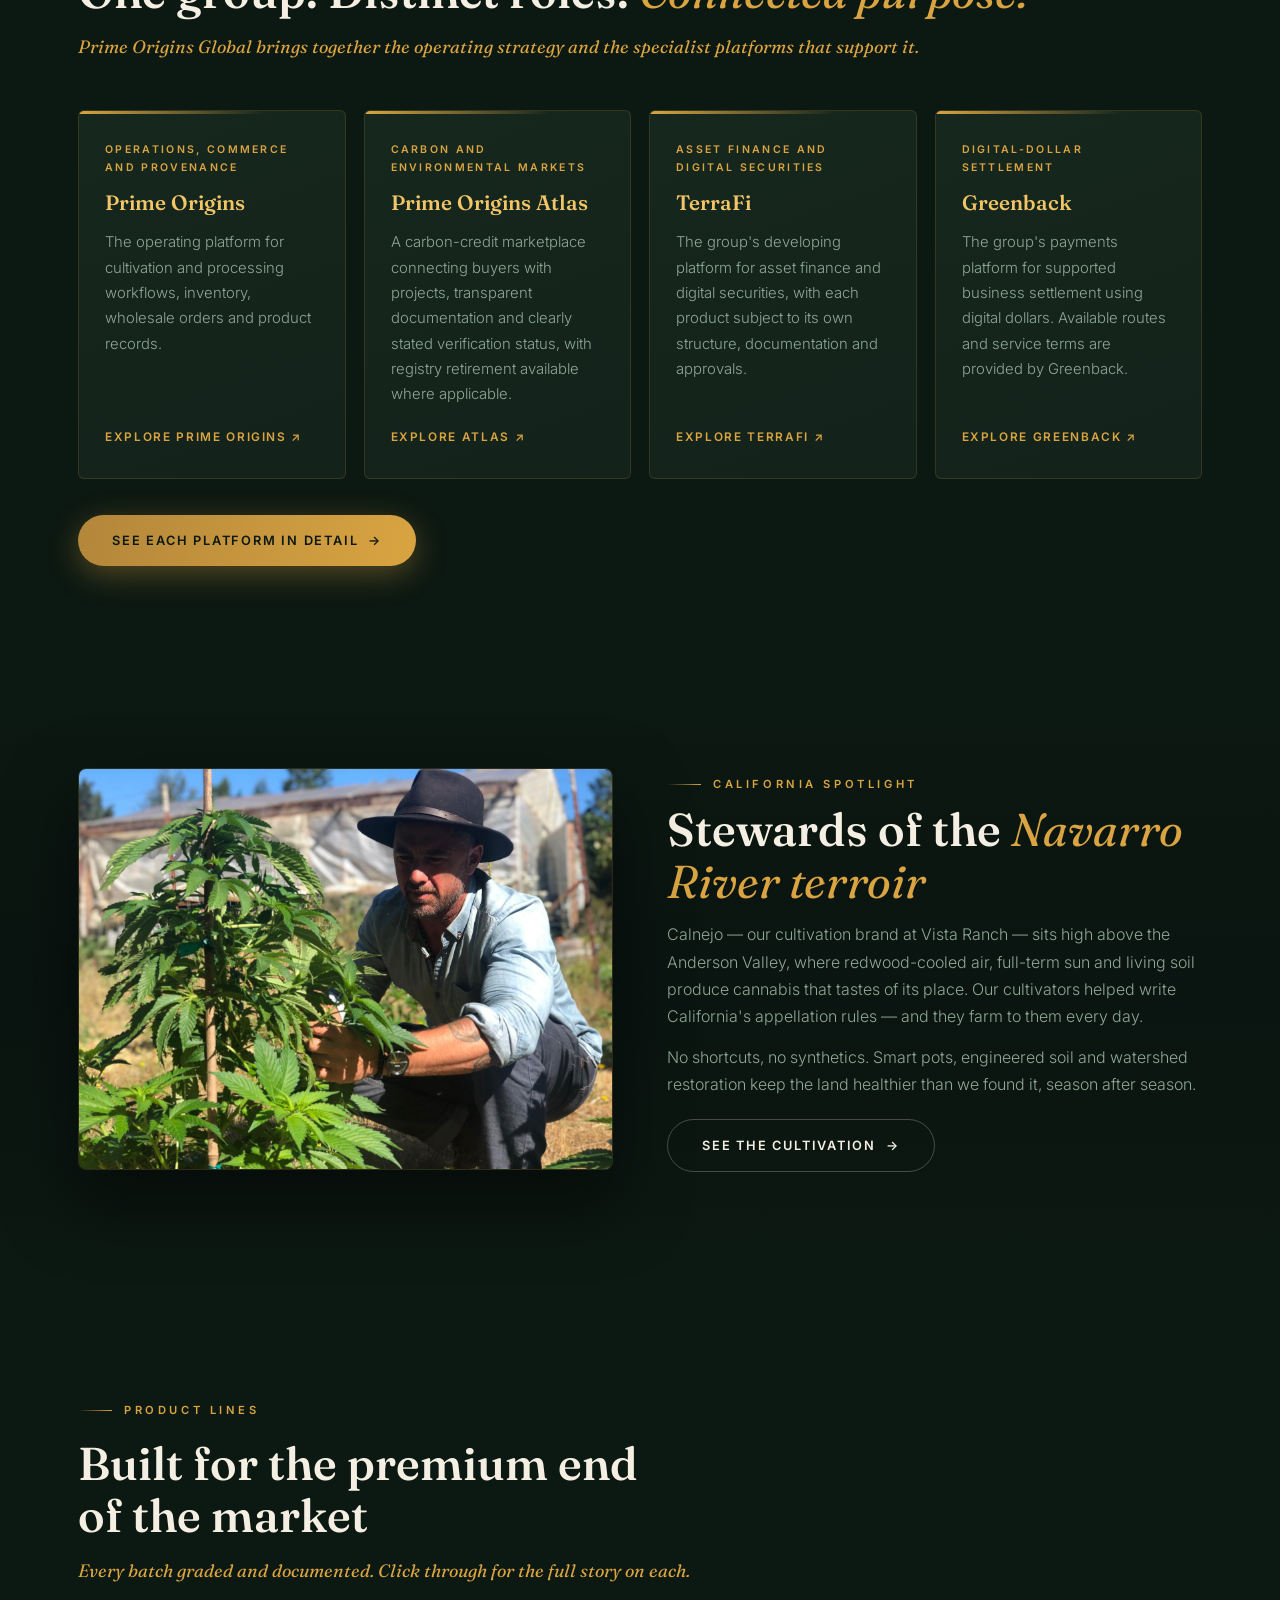
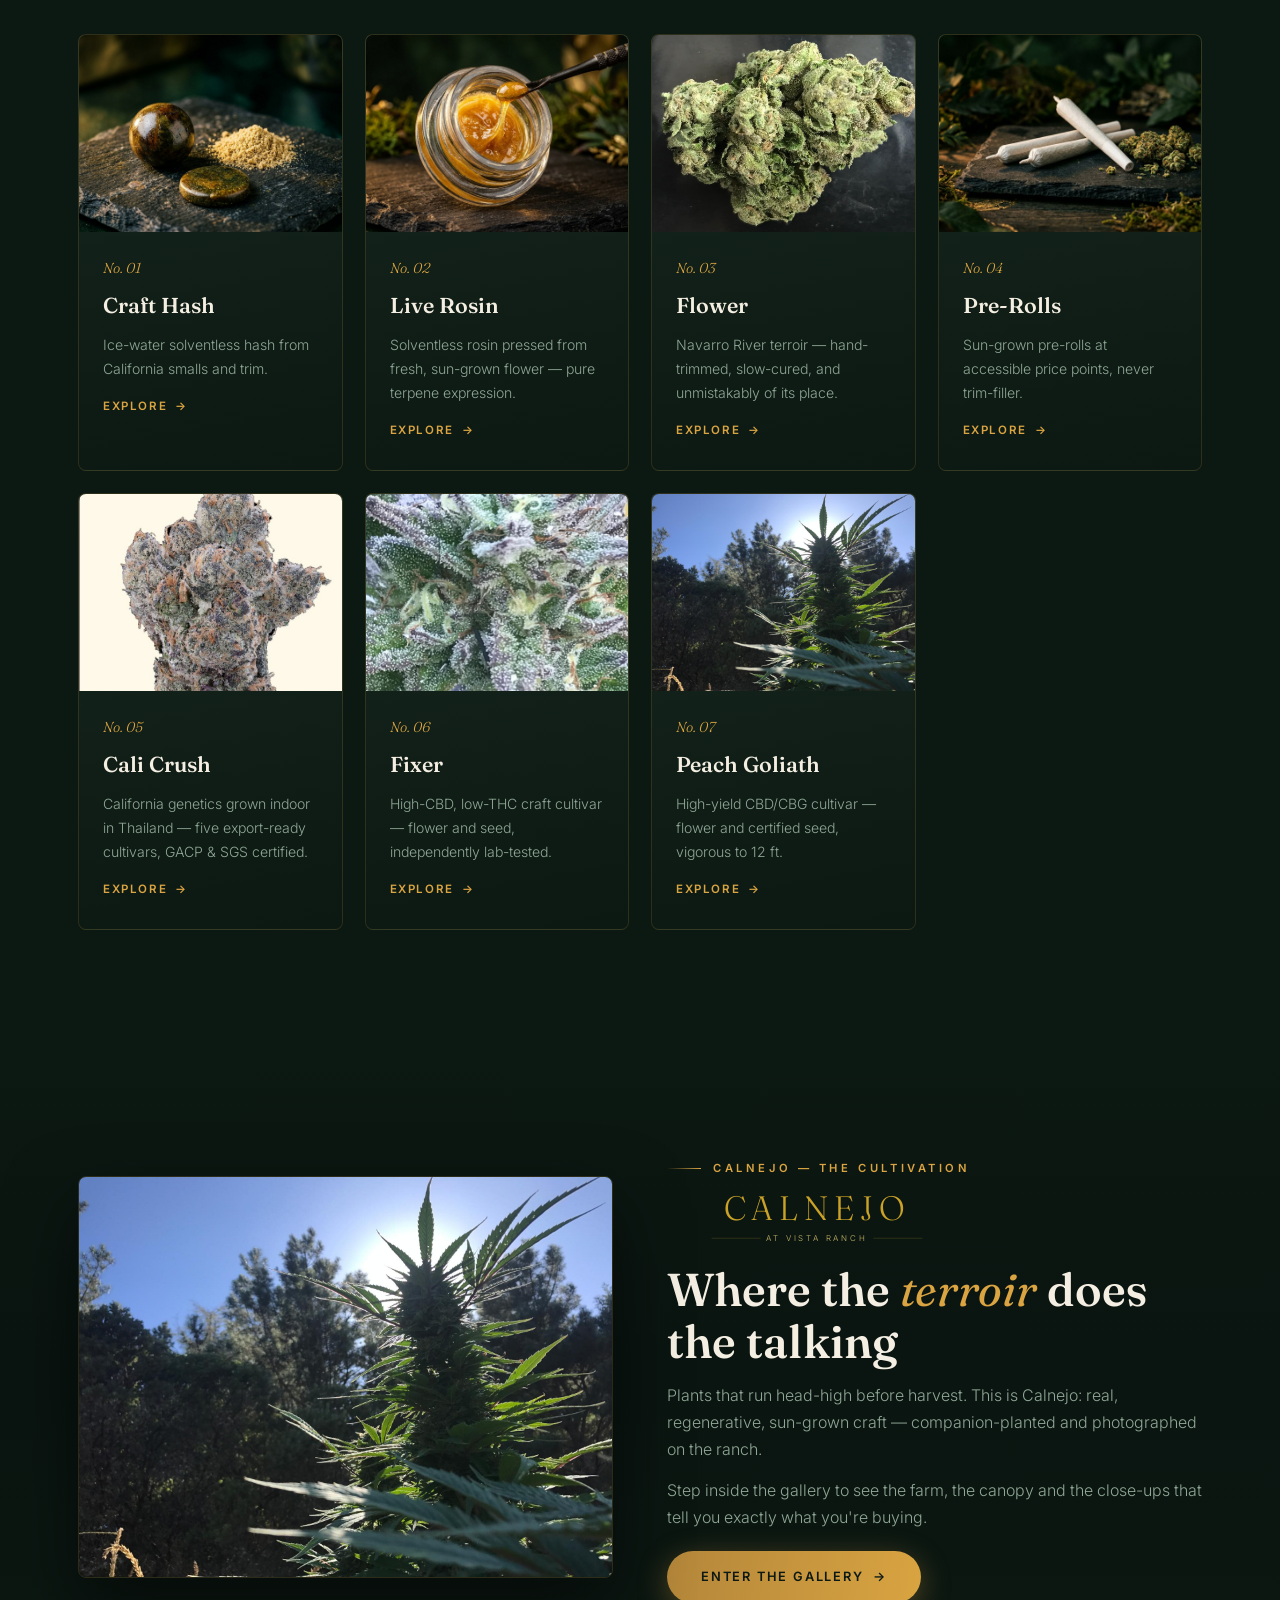
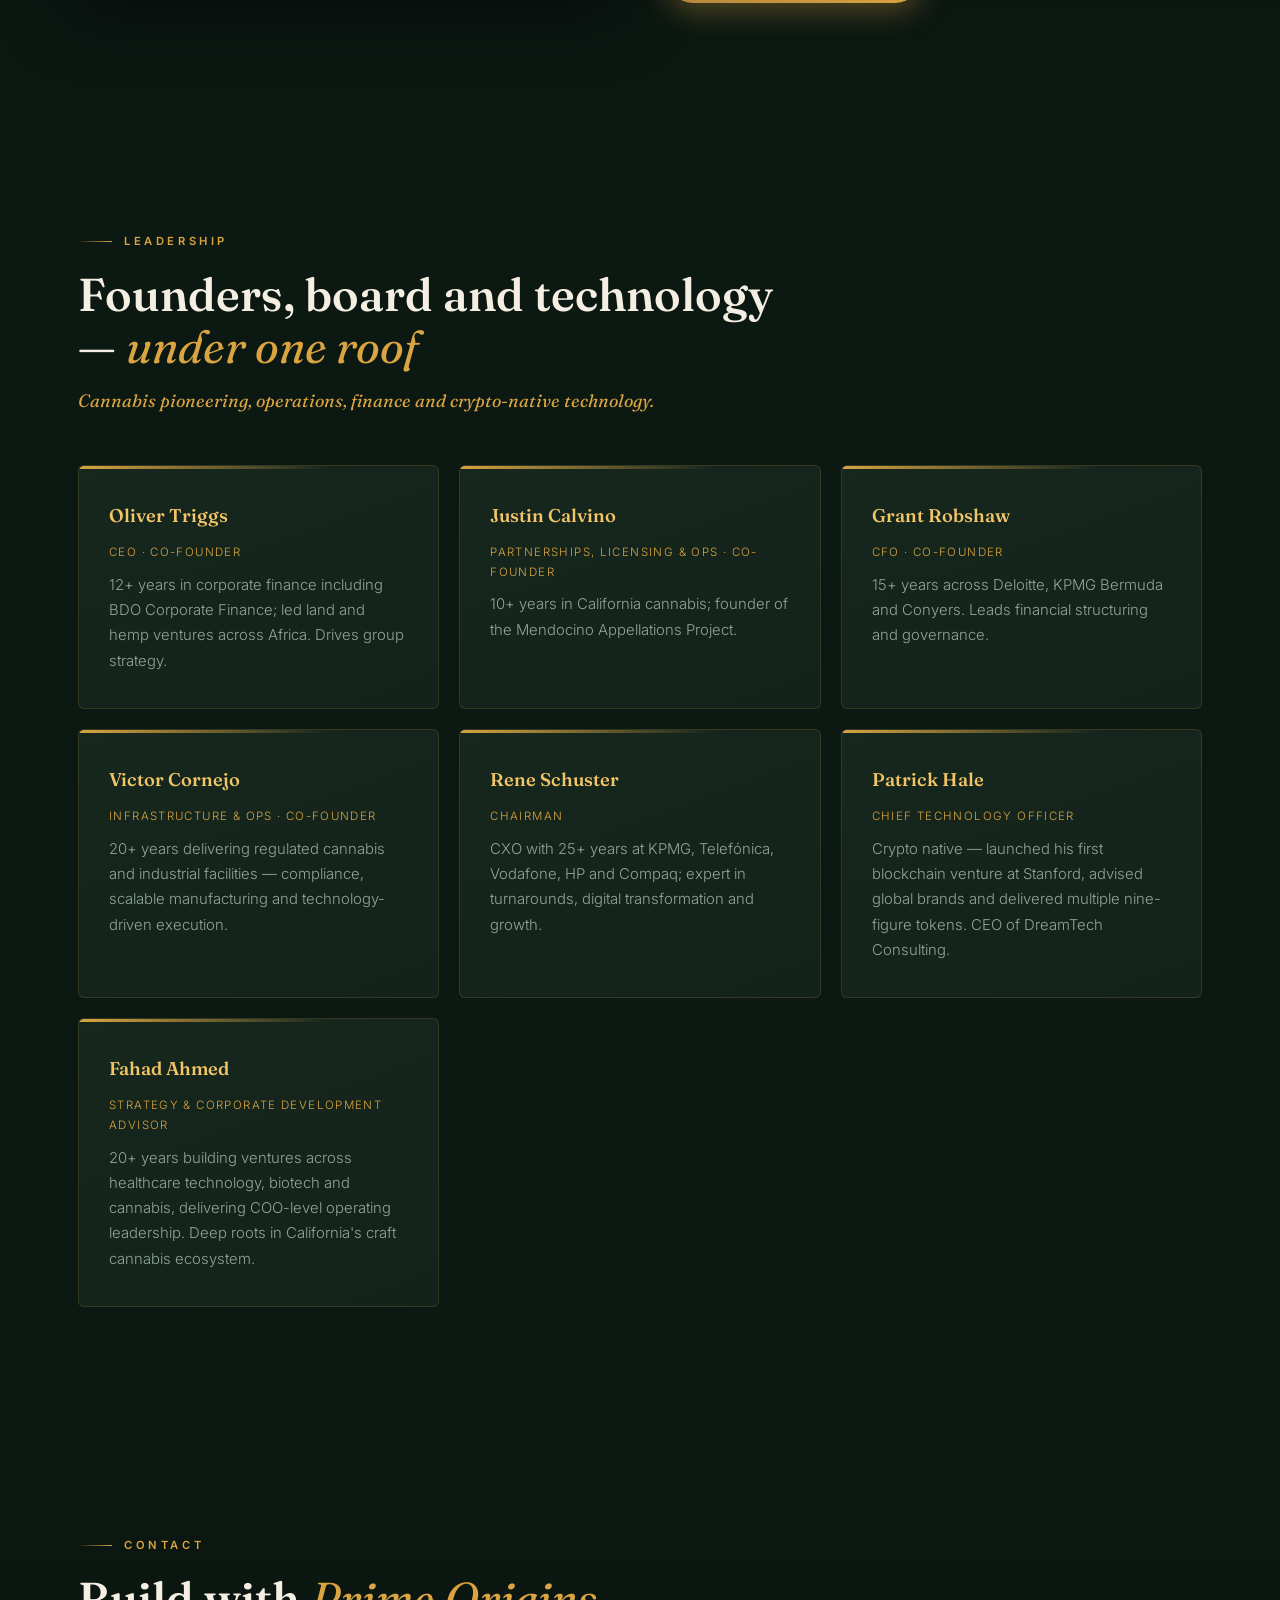
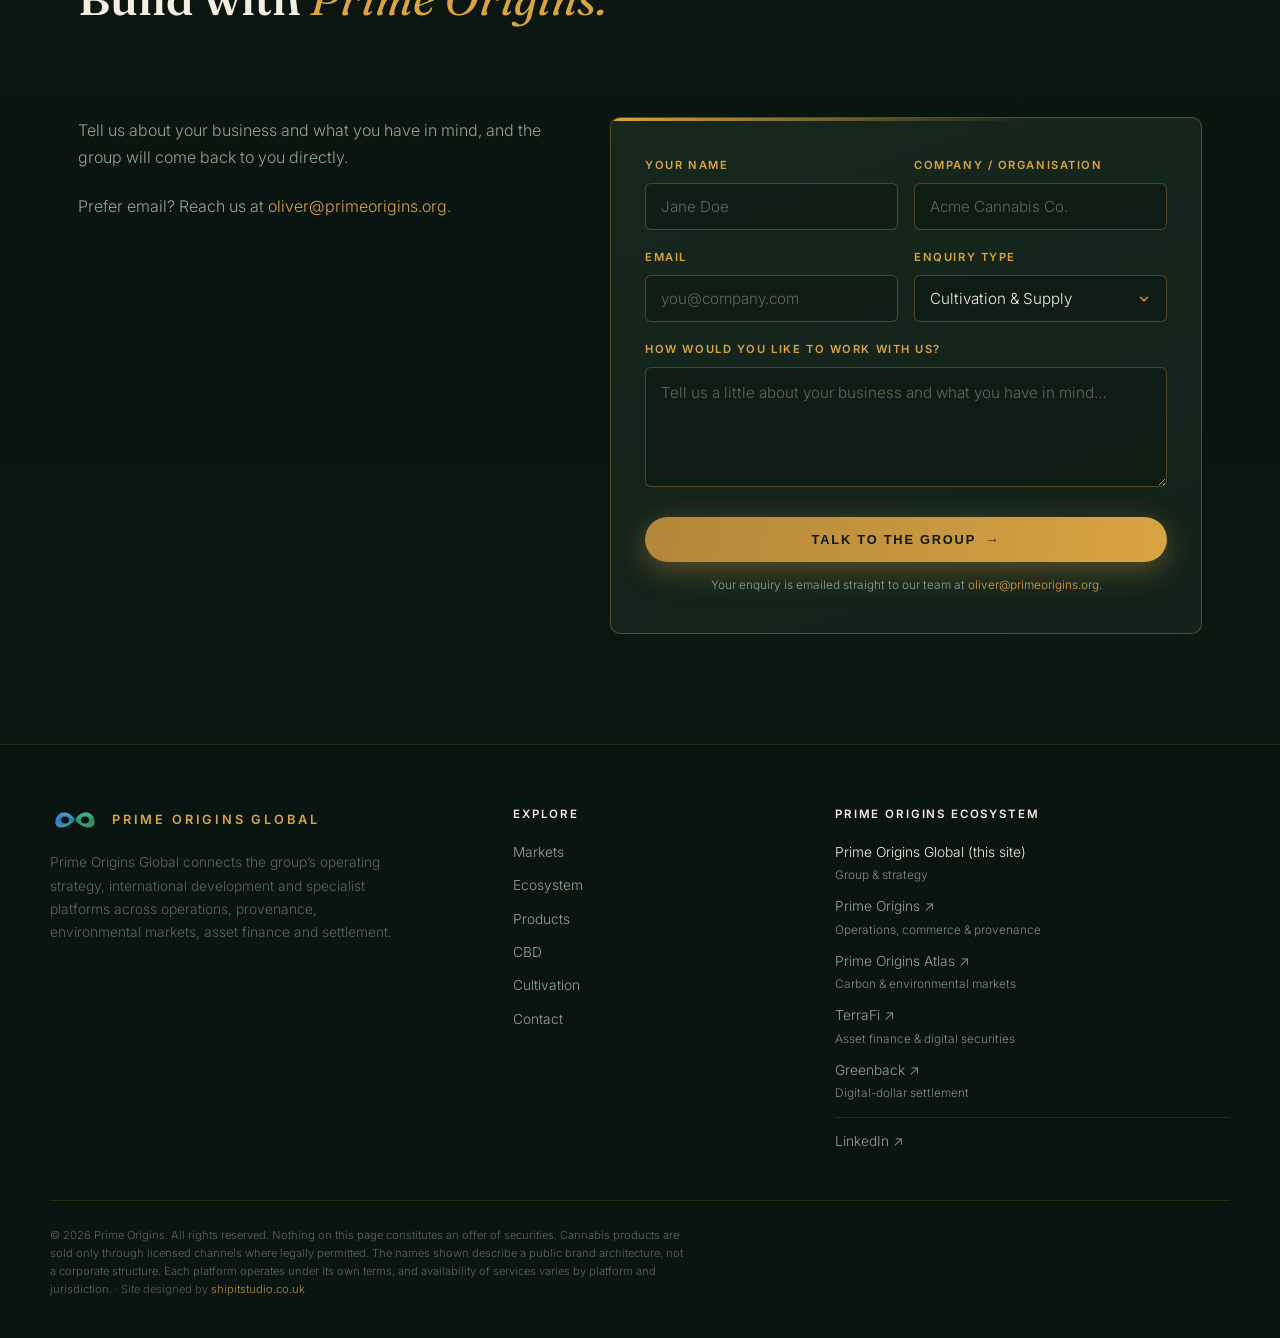
==== commit c348b6e8: "Trim Justin Calvino bio; use self-hosted logo on home page Co-Authored-By: Claude Sonnet 5 <noreply@" ====
--- a/index.html
+++ b/index.html
@@ -26,7 +26,7 @@
   "name": "Prime Origins Global",
   "alternateName": ["Prime Origins", "PrimeOrigins"],
   "url": "https://primeoriginsglobal.org/",
-  "logo": "https://www.primeoriginsatlas.org/logo.png",
+  "logo": "https://primeoriginsglobal.org/assets/img/logo.svg",
   "description": "Prime Origins Global brings together an international cannabis and hemp operating strategy with the platforms that support it: commerce, provenance, environmental markets, asset finance and settlement.",
   "foundingDate": "2025",
   "sameAs": ["https://www.linkedin.com/company/primeorigins","https://x.com/primeorigins_","https://www.instagram.com/primeorigins_org"],
@@ -47,7 +47,7 @@
 <header id="hdr">
   <nav class="nav">
     <a class="logo" href="/">
-      <img src="https://www.primeoriginsatlas.org/logo.png" alt="Prime Origins" width="32" height="32" decoding="async" fetchpriority="high">
+      <img src="/assets/img/logo.svg" alt="Prime Origins" width="32" height="32" decoding="async" fetchpriority="high">
       <span>PRIME ORIGINS <span class="global">GLOBAL</span></span>
     </a>
     <div class="nav-links" id="navLinks">
@@ -267,7 +267,7 @@
     <p class="sub rv">Cannabis pioneering, operations, finance and crypto-native technology.</p>
     <div class="cards">
       <div class="card rv"><h3 style="font-size:1.15rem">Oliver Triggs</h3><p style="color:var(--gold);font-size:.72rem;letter-spacing:.12em;text-transform:uppercase;margin-bottom:10px">CEO · Co-Founder</p><p>12+ years in corporate finance including BDO Corporate Finance; led land and hemp ventures across Africa. Drives group strategy.</p></div>
-      <div class="card rv d1"><h3 style="font-size:1.15rem">Justin Calvino</h3><p style="color:var(--gold);font-size:.72rem;letter-spacing:.12em;text-transform:uppercase;margin-bottom:10px">Partnerships, Licensing &amp; Ops · Co-Founder</p><p>10+ years in California cannabis; founder of the Mendocino Appellations Project, co-founder of Emerald Exchange and founder of Emerald Road.</p></div>
+      <div class="card rv d1"><h3 style="font-size:1.15rem">Justin Calvino</h3><p style="color:var(--gold);font-size:.72rem;letter-spacing:.12em;text-transform:uppercase;margin-bottom:10px">Partnerships, Licensing &amp; Ops · Co-Founder</p><p>10+ years in California cannabis; founder of the Mendocino Appellations Project.</p></div>
       <div class="card rv d2"><h3 style="font-size:1.15rem">Grant Robshaw</h3><p style="color:var(--gold);font-size:.72rem;letter-spacing:.12em;text-transform:uppercase;margin-bottom:10px">CFO · Co-Founder</p><p>15+ years across Deloitte, KPMG Bermuda and Conyers. Leads financial structuring and governance.</p></div>
       <div class="card rv"><h3 style="font-size:1.15rem">Victor Cornejo</h3><p style="color:var(--gold);font-size:.72rem;letter-spacing:.12em;text-transform:uppercase;margin-bottom:10px">Infrastructure &amp; Ops · Co-Founder</p><p>20+ years delivering regulated cannabis and industrial facilities — compliance, scalable manufacturing and technology-driven execution.</p></div>
       <div class="card rv d1"><h3 style="font-size:1.15rem">Rene Schuster</h3><p style="color:var(--gold);font-size:.72rem;letter-spacing:.12em;text-transform:uppercase;margin-bottom:10px">Chairman</p><p>CXO with 25+ years at KPMG, Telefónica, Vodafone, HP and Compaq; expert in turnarounds, digital transformation and growth.</p></div>
@@ -326,7 +326,7 @@
 <footer>
   <div class="foot-top">
     <div>
-      <div class="fbrand"><img src="https://www.primeoriginsatlas.org/logo.png" alt="Prime Origins"><span>PRIME ORIGINS GLOBAL</span></div>
+      <div class="fbrand"><img src="/assets/img/logo.svg" alt="Prime Origins"><span>PRIME ORIGINS GLOBAL</span></div>
       <p class="fblurb">Prime Origins Global connects the group’s operating strategy, international development and specialist platforms across operations, provenance, environmental markets, asset finance and settlement.</p>
     </div>
     <div class="fcol">
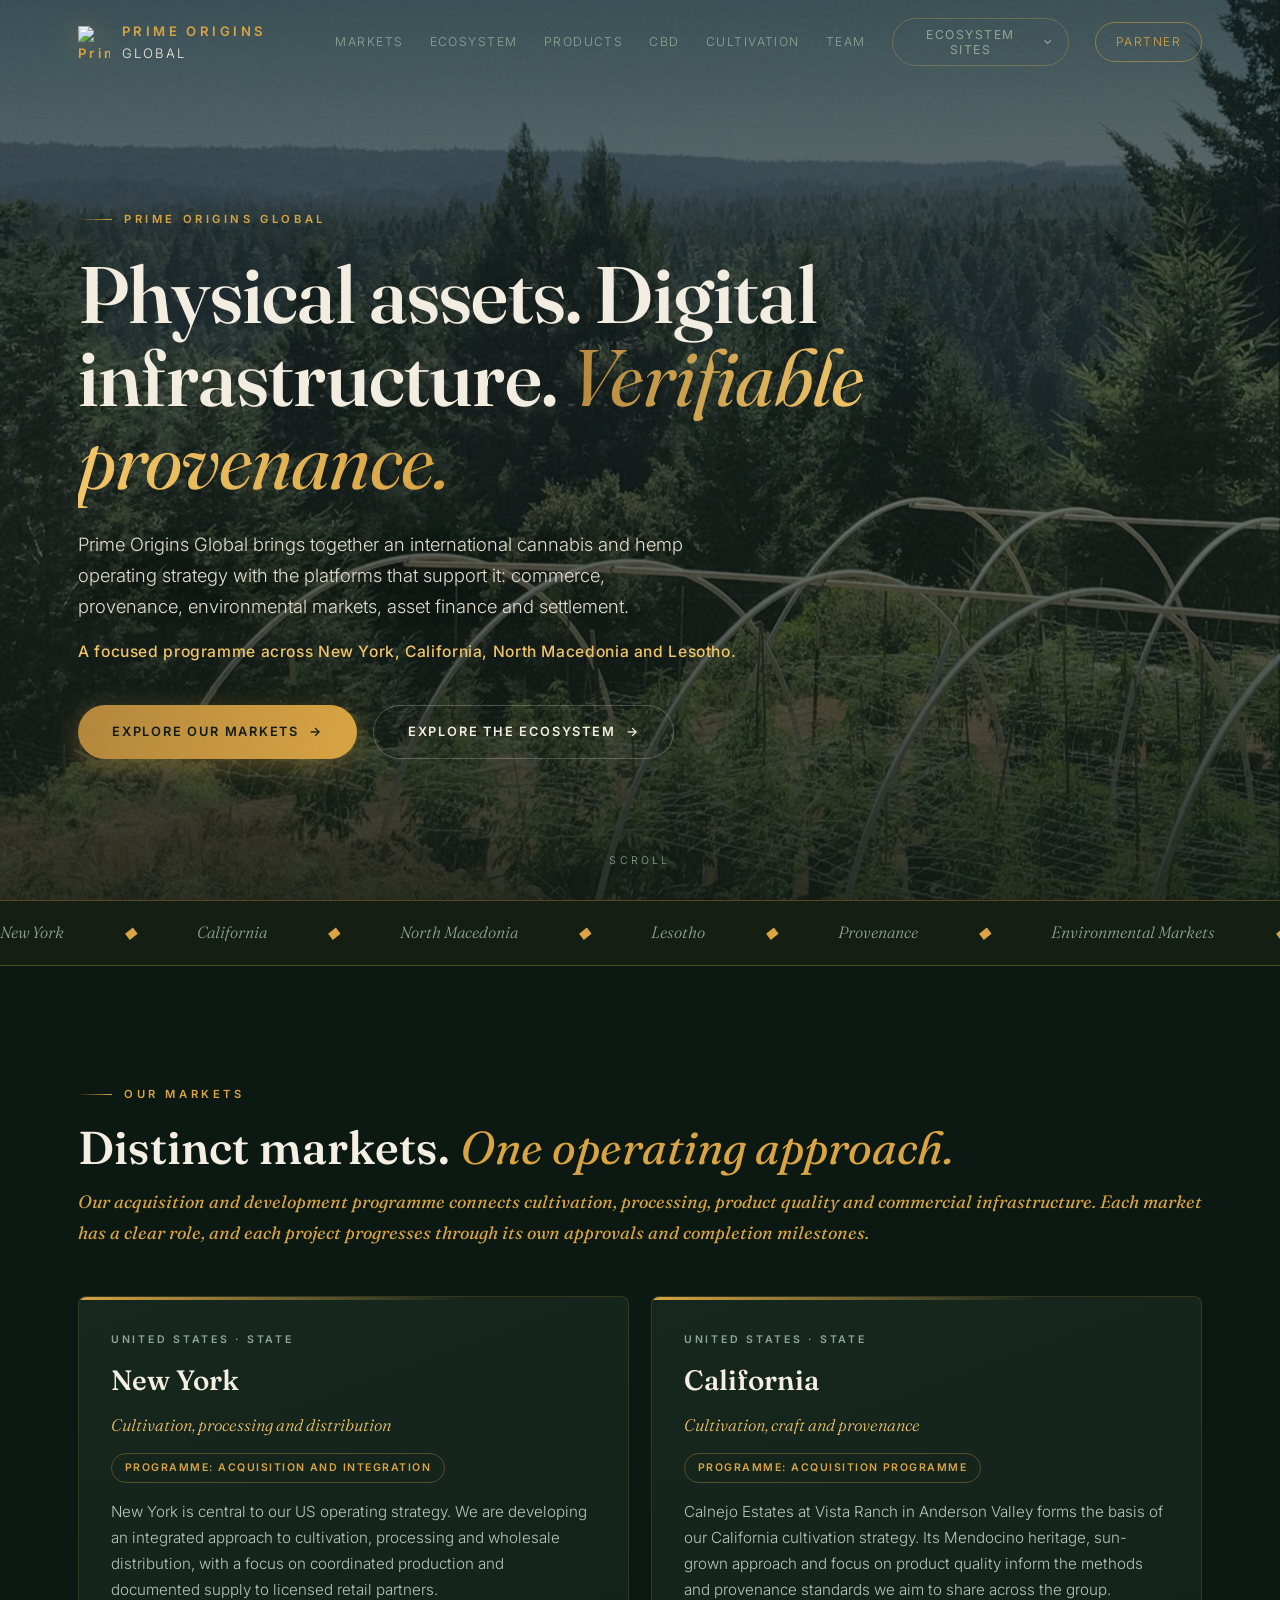
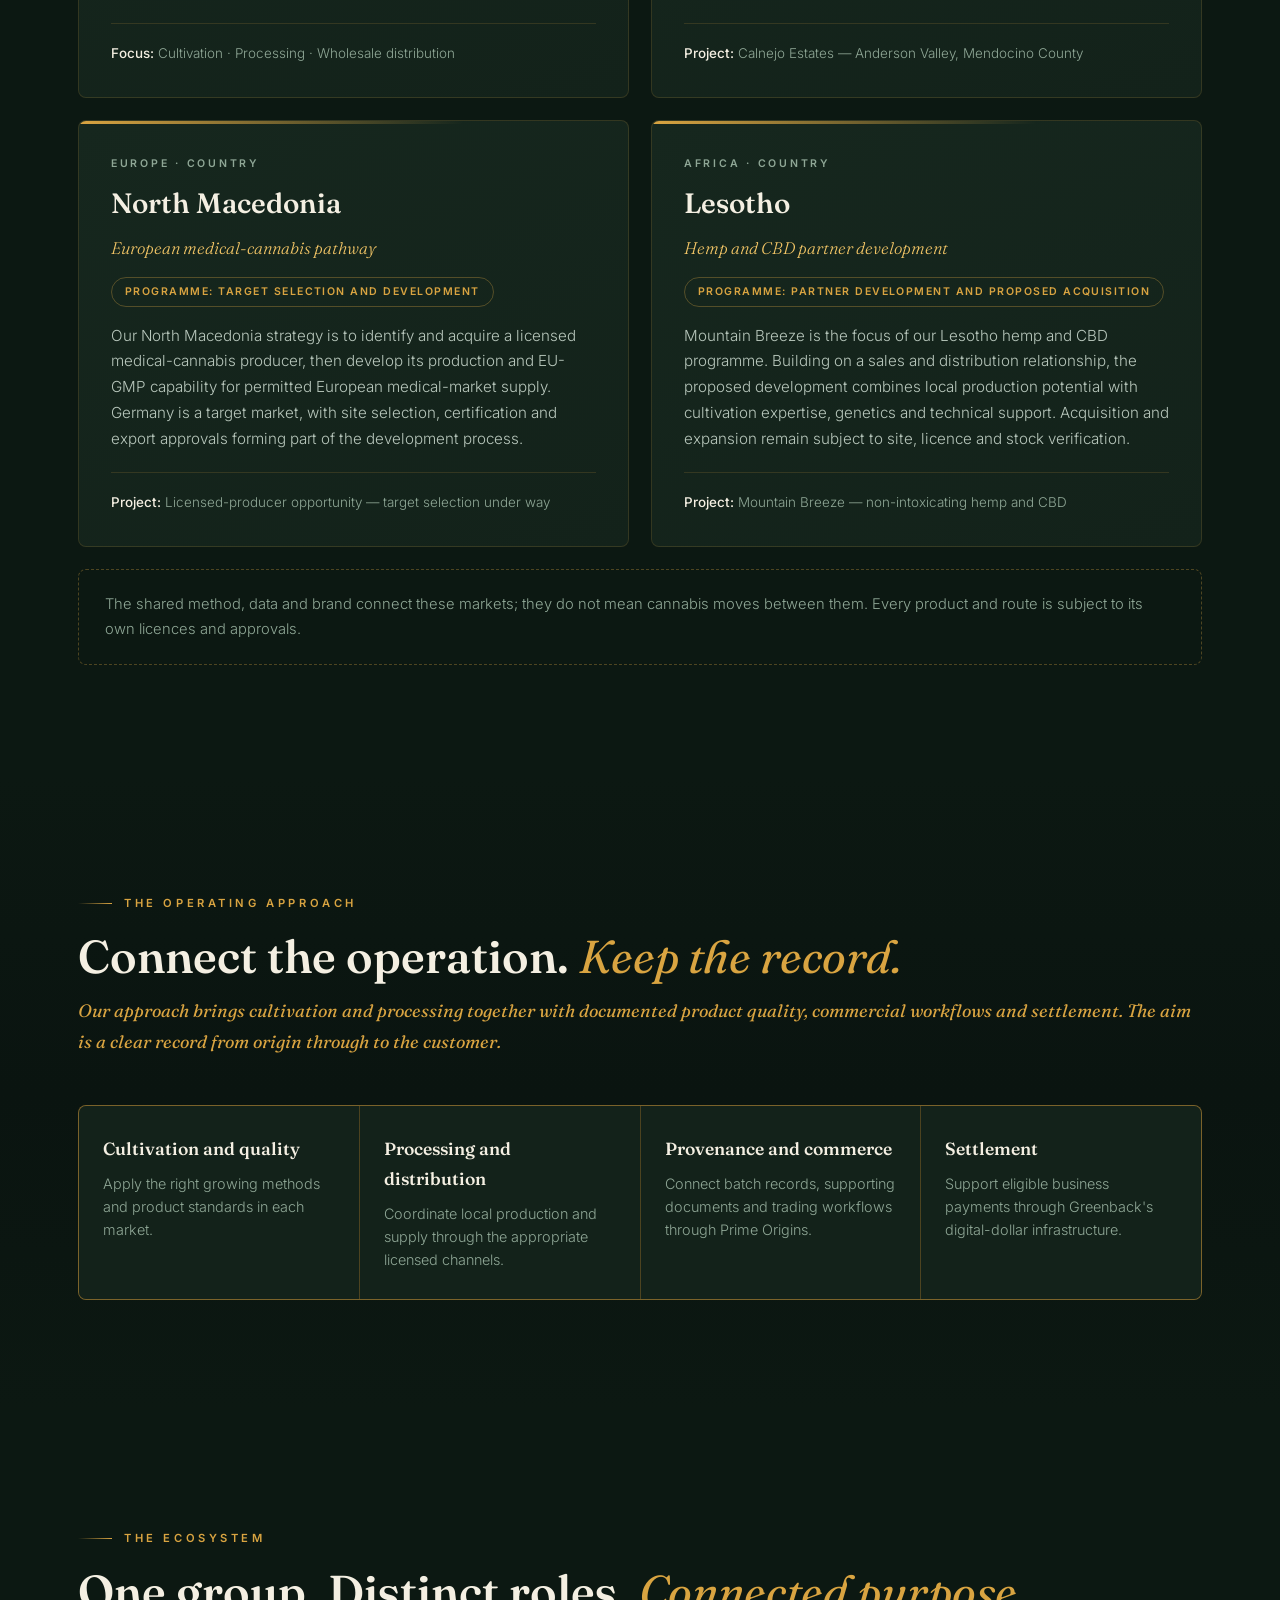
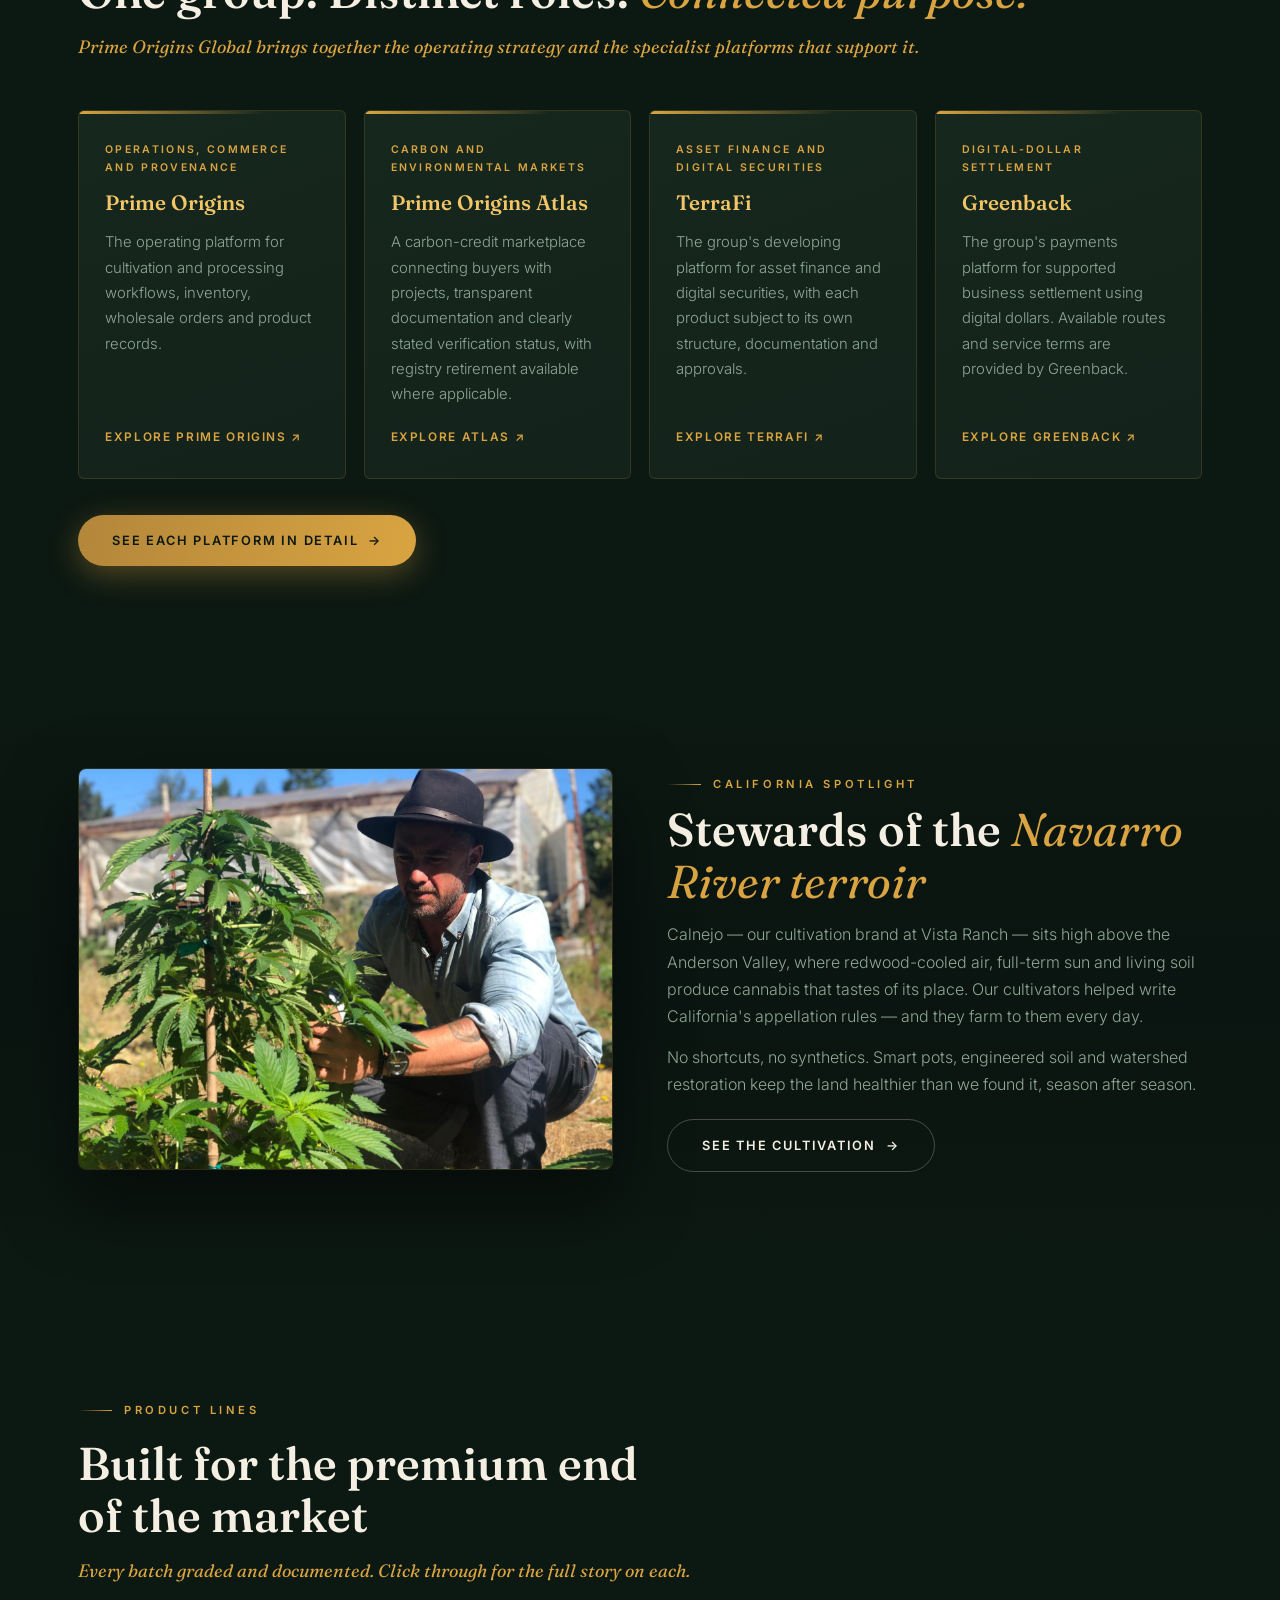
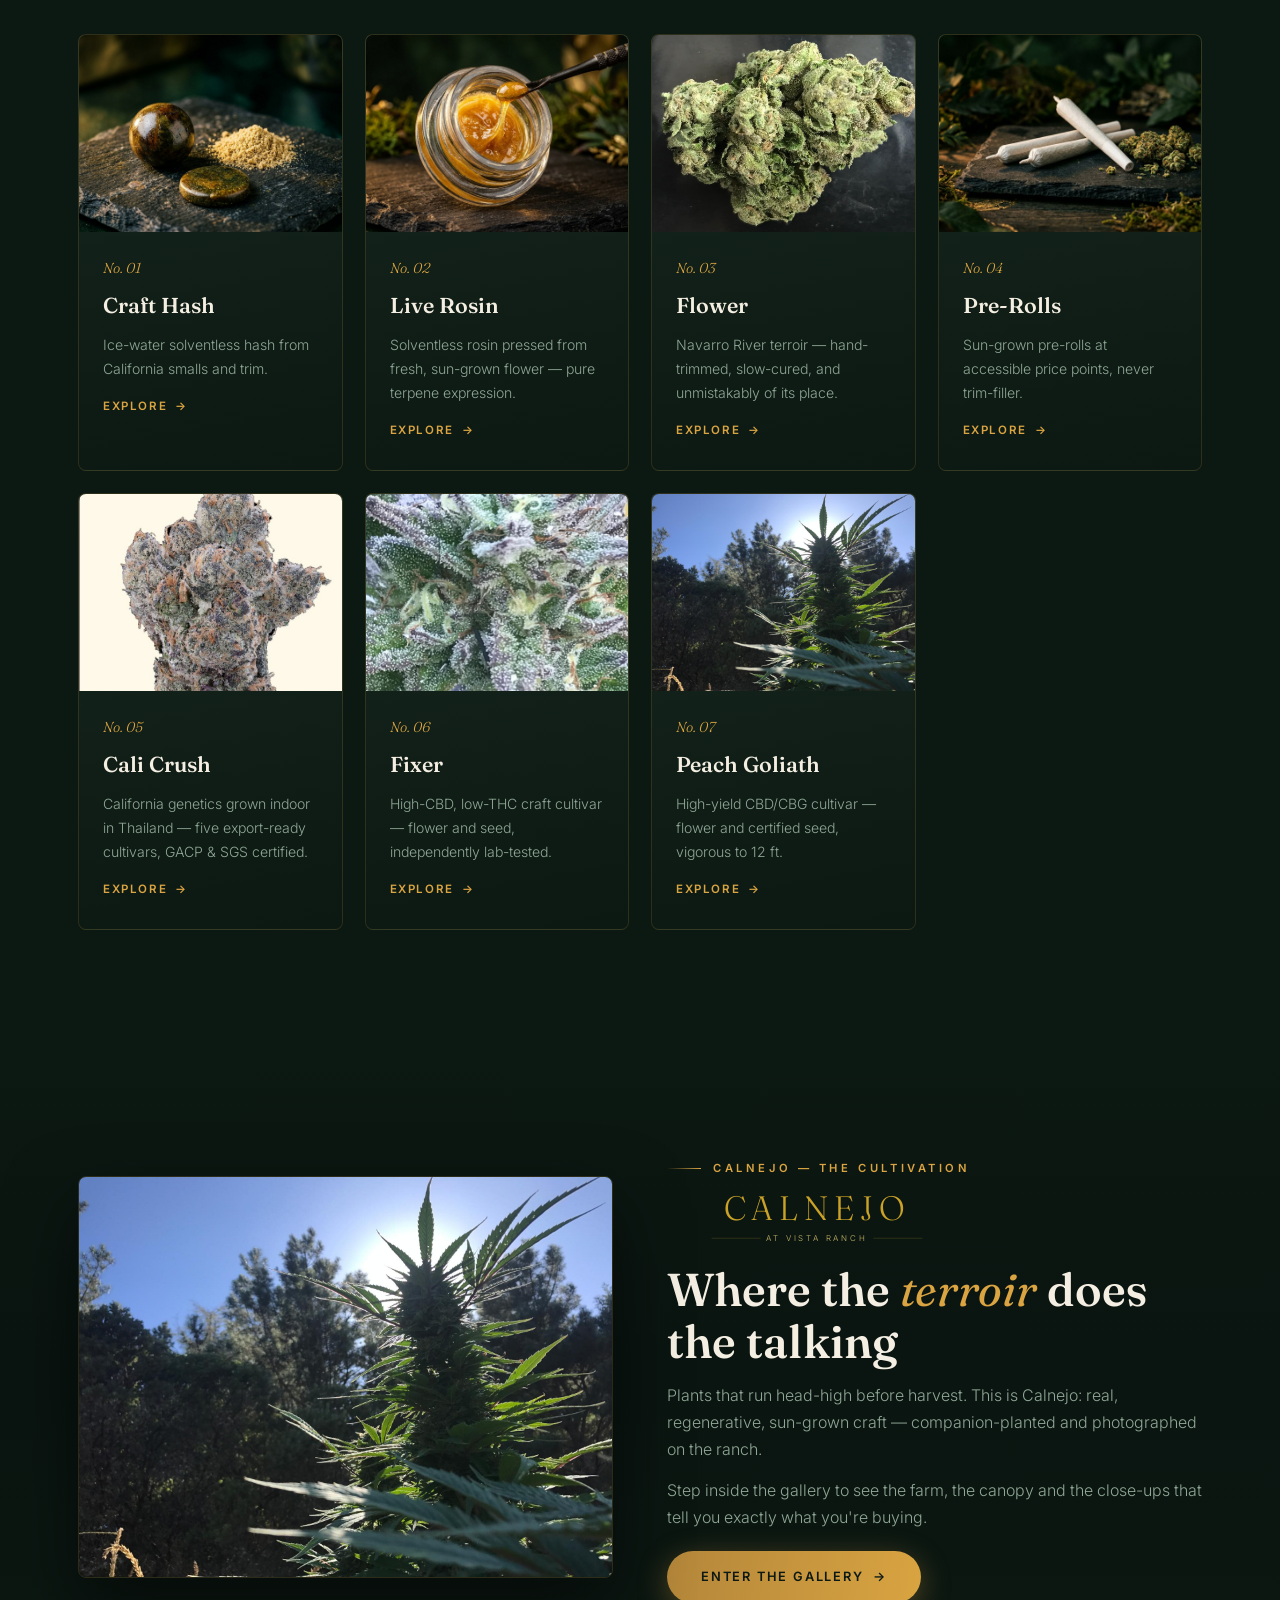
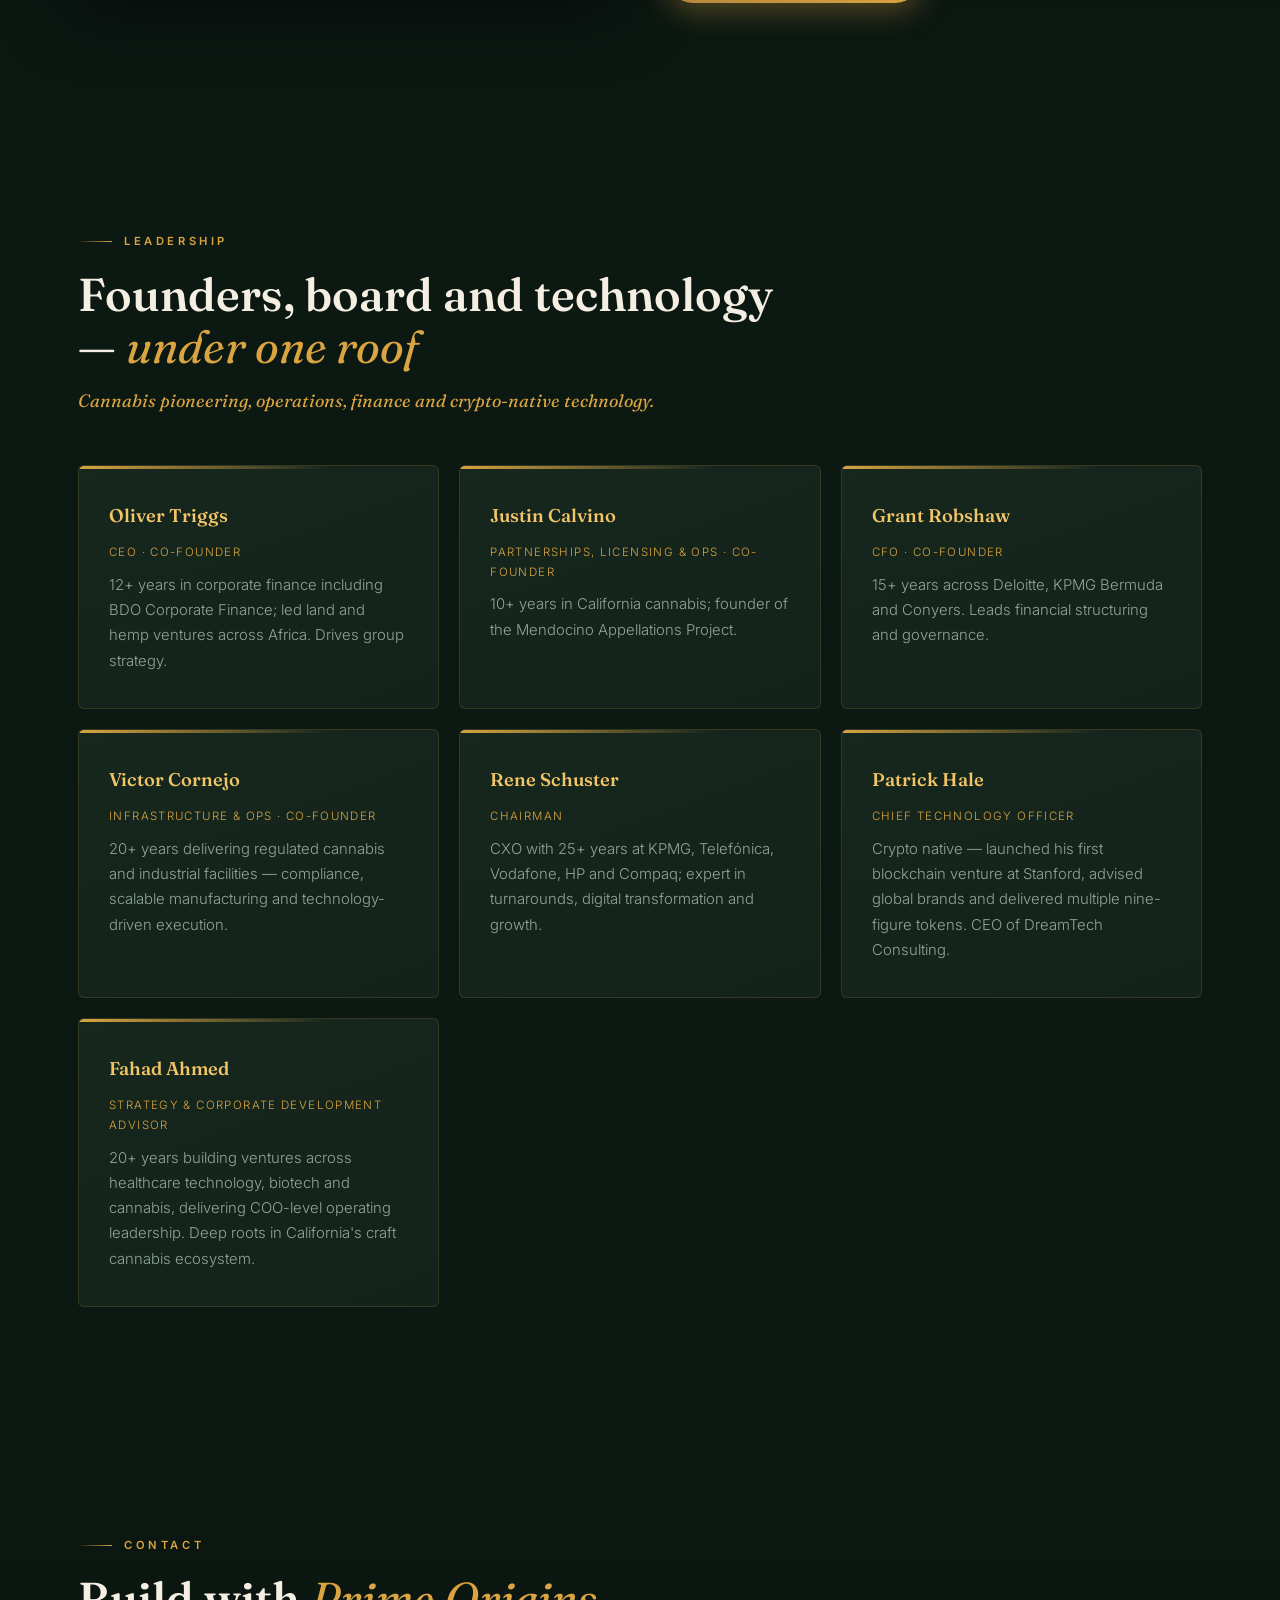
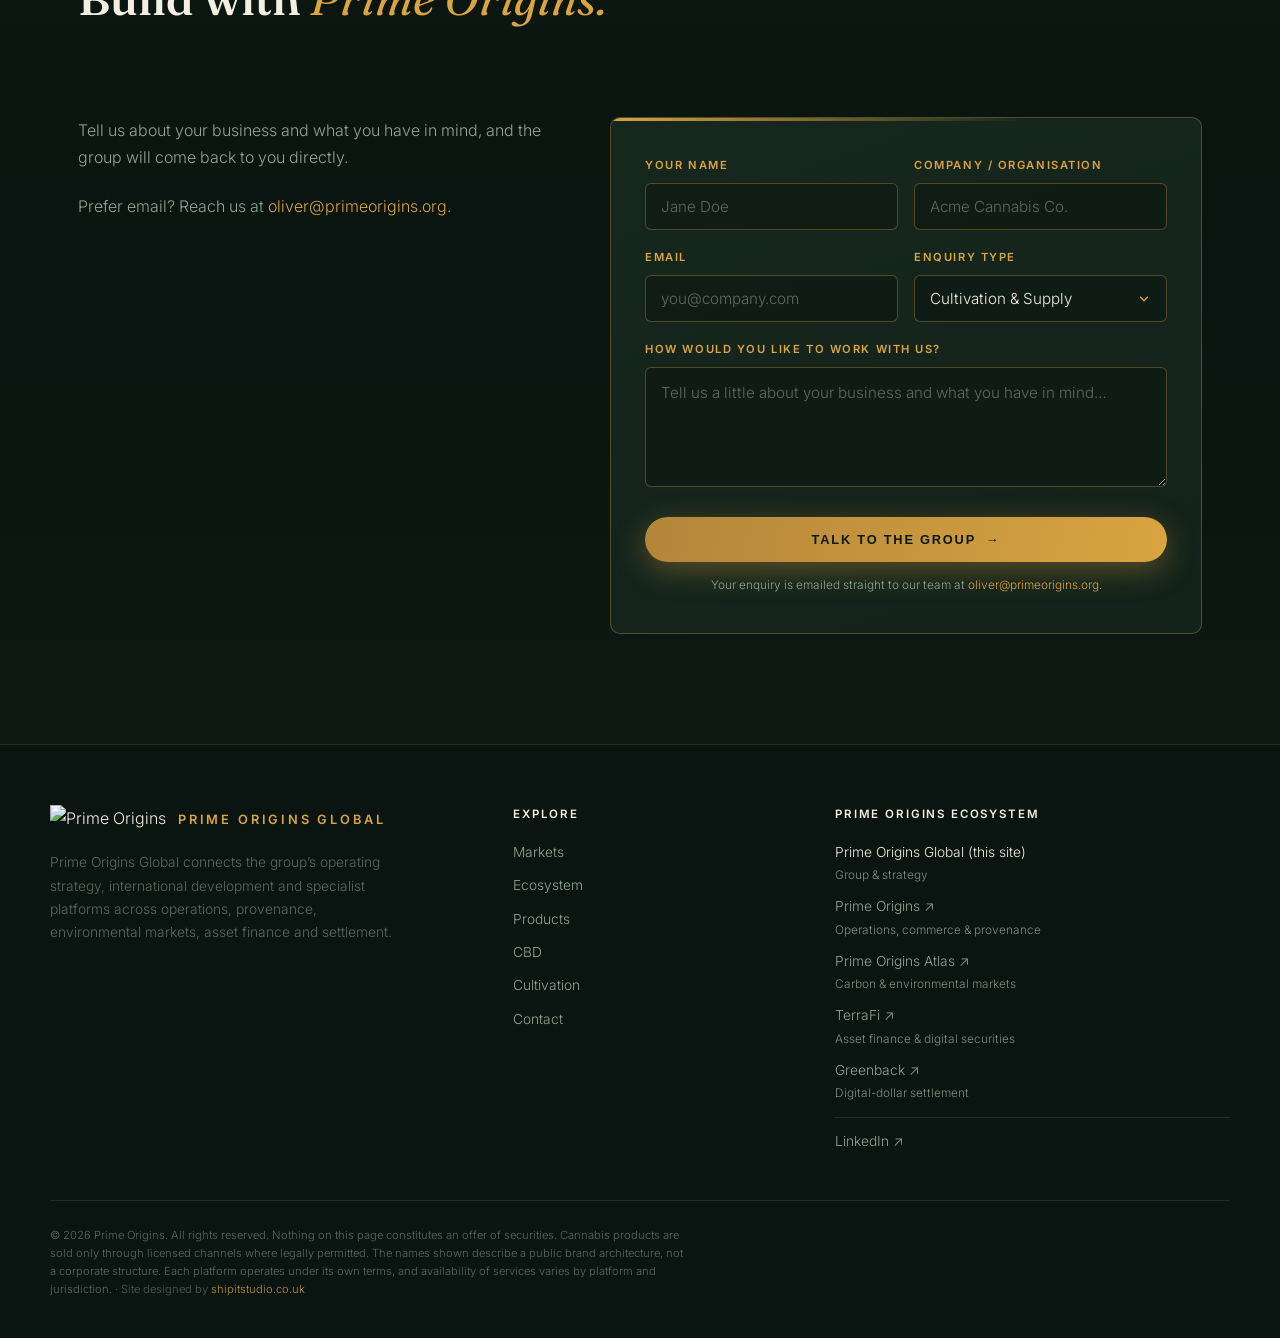
==== commit be3ec524: "Restore original Prime Origins infinity logo on the home page Co-Authored-By: Claude Sonnet 5 <norep" ====
--- a/index.html
+++ b/index.html
@@ -26,7 +26,7 @@
   "name": "Prime Origins Global",
   "alternateName": ["Prime Origins", "PrimeOrigins"],
   "url": "https://primeoriginsglobal.org/",
-  "logo": "https://primeoriginsglobal.org/assets/img/logo.svg",
+  "logo": "https://www.primeoriginsatlas.org/logo.png",
   "description": "Prime Origins Global brings together an international cannabis and hemp operating strategy with the platforms that support it: commerce, provenance, environmental markets, asset finance and settlement.",
   "foundingDate": "2025",
   "sameAs": ["https://www.linkedin.com/company/primeorigins","https://x.com/primeorigins_","https://www.instagram.com/primeorigins_org"],
@@ -47,7 +47,7 @@
 <header id="hdr">
   <nav class="nav">
     <a class="logo" href="/">
-      <img src="/assets/img/logo.svg" alt="Prime Origins" width="32" height="32" decoding="async" fetchpriority="high">
+      <img src="https://www.primeoriginsatlas.org/logo.png" alt="Prime Origins" width="32" height="32" decoding="async" fetchpriority="high">
       <span>PRIME ORIGINS <span class="global">GLOBAL</span></span>
     </a>
     <div class="nav-links" id="navLinks">
@@ -326,7 +326,7 @@
 <footer>
   <div class="foot-top">
     <div>
-      <div class="fbrand"><img src="/assets/img/logo.svg" alt="Prime Origins"><span>PRIME ORIGINS GLOBAL</span></div>
+      <div class="fbrand"><img src="https://www.primeoriginsatlas.org/logo.png" alt="Prime Origins"><span>PRIME ORIGINS GLOBAL</span></div>
       <p class="fblurb">Prime Origins Global connects the group’s operating strategy, international development and specialist platforms across operations, provenance, environmental markets, asset finance and settlement.</p>
     </div>
     <div class="fcol">
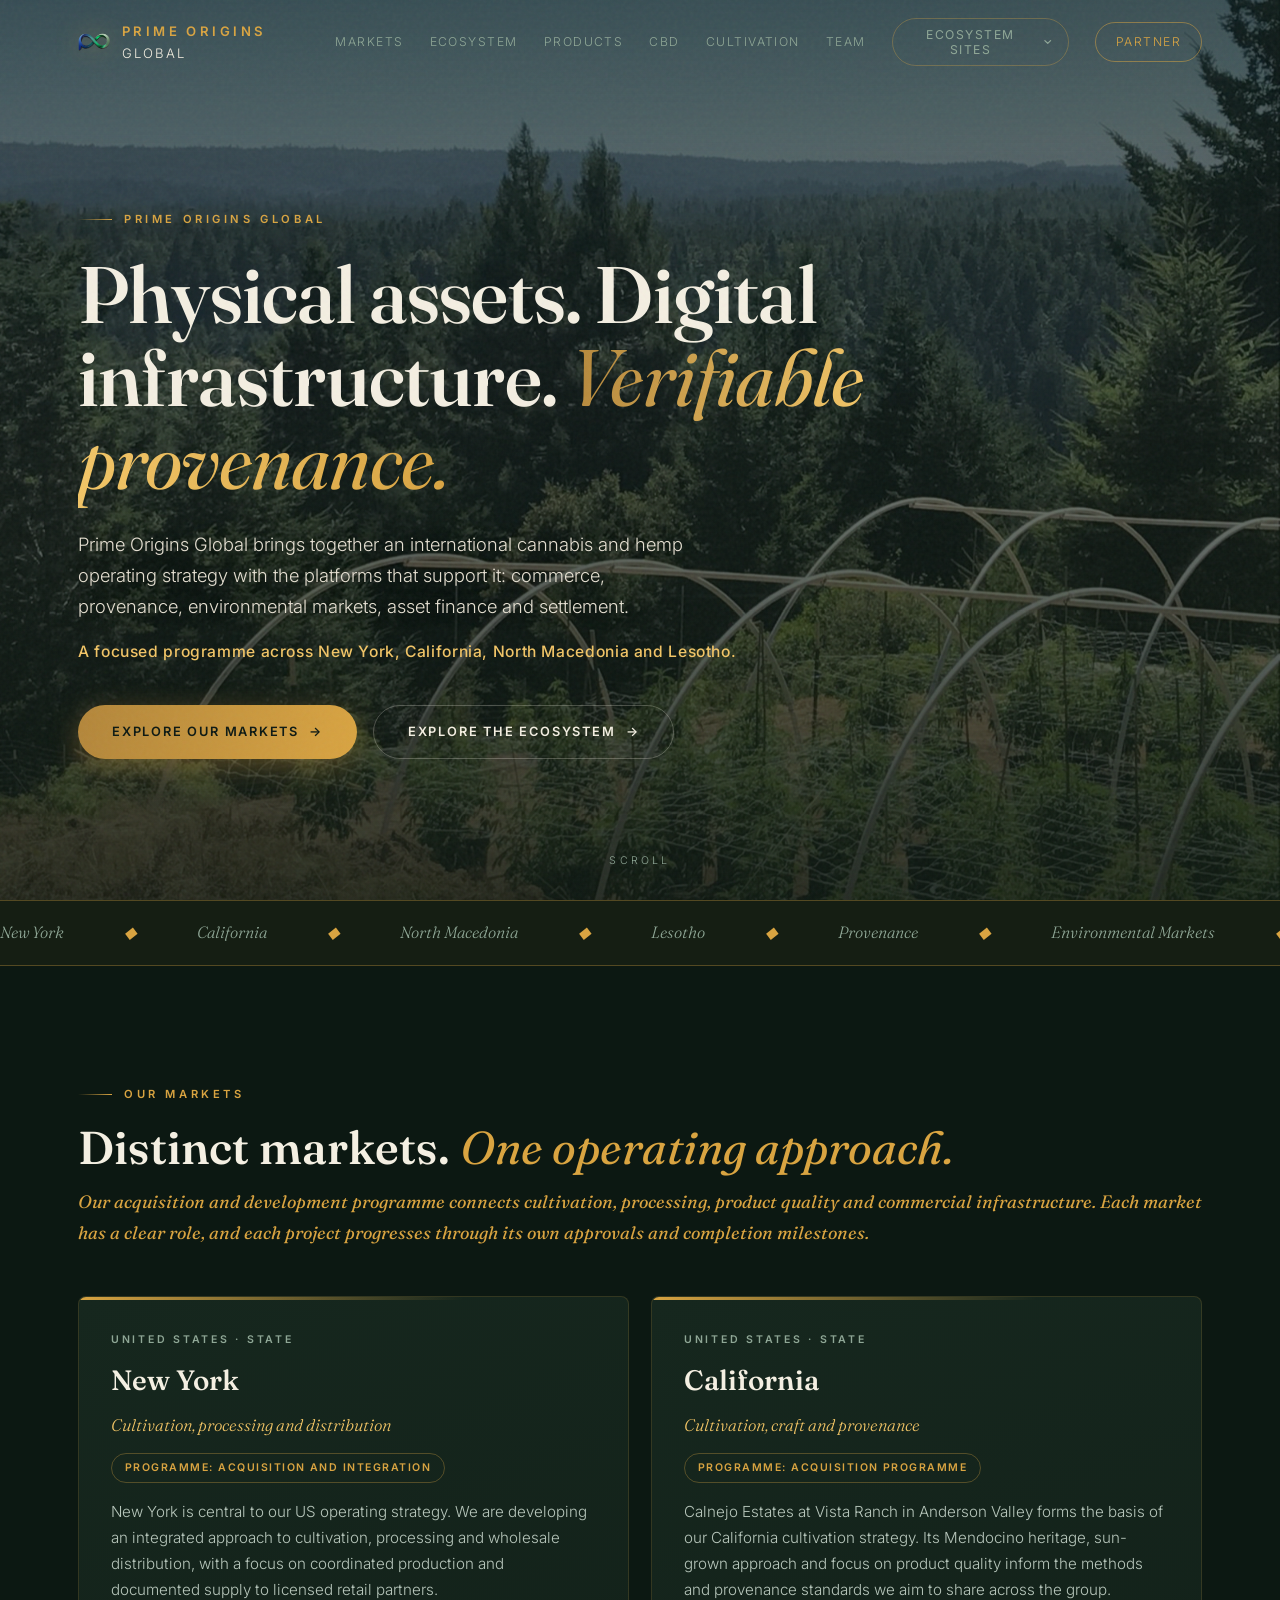
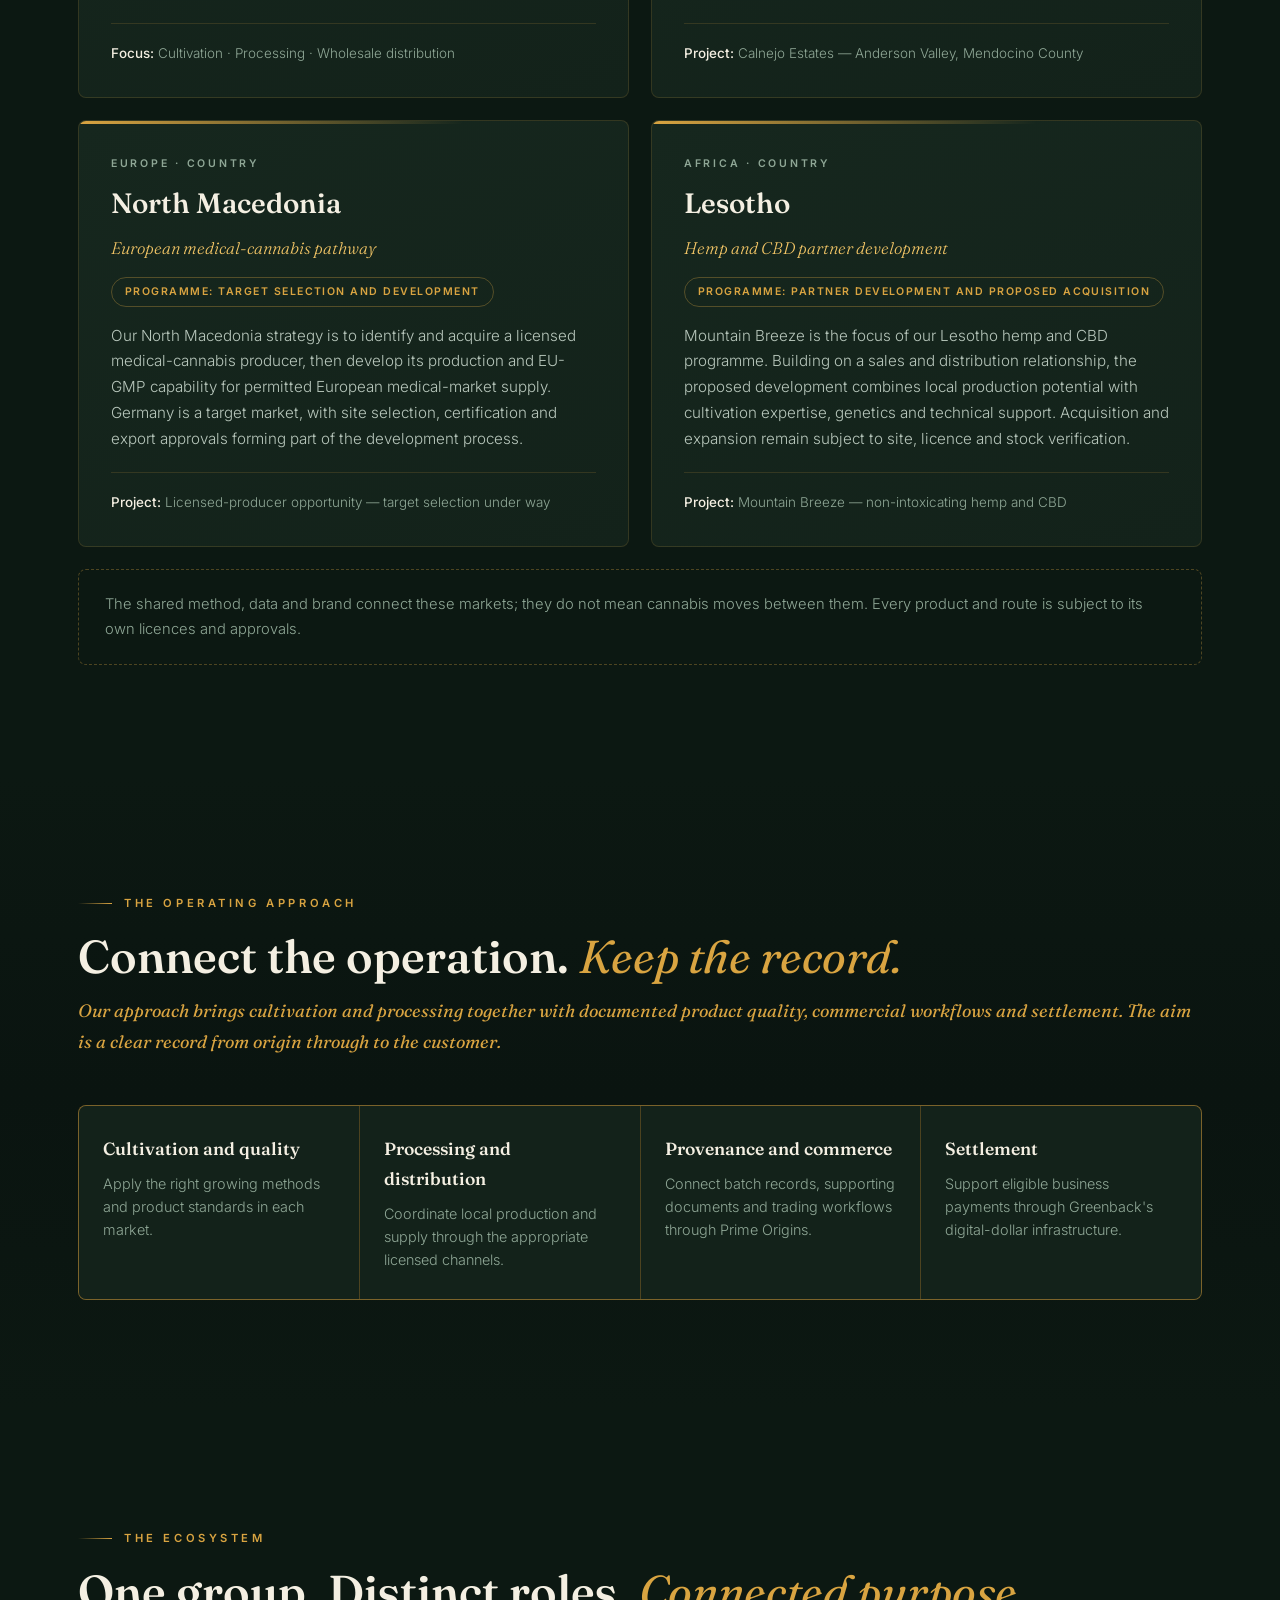
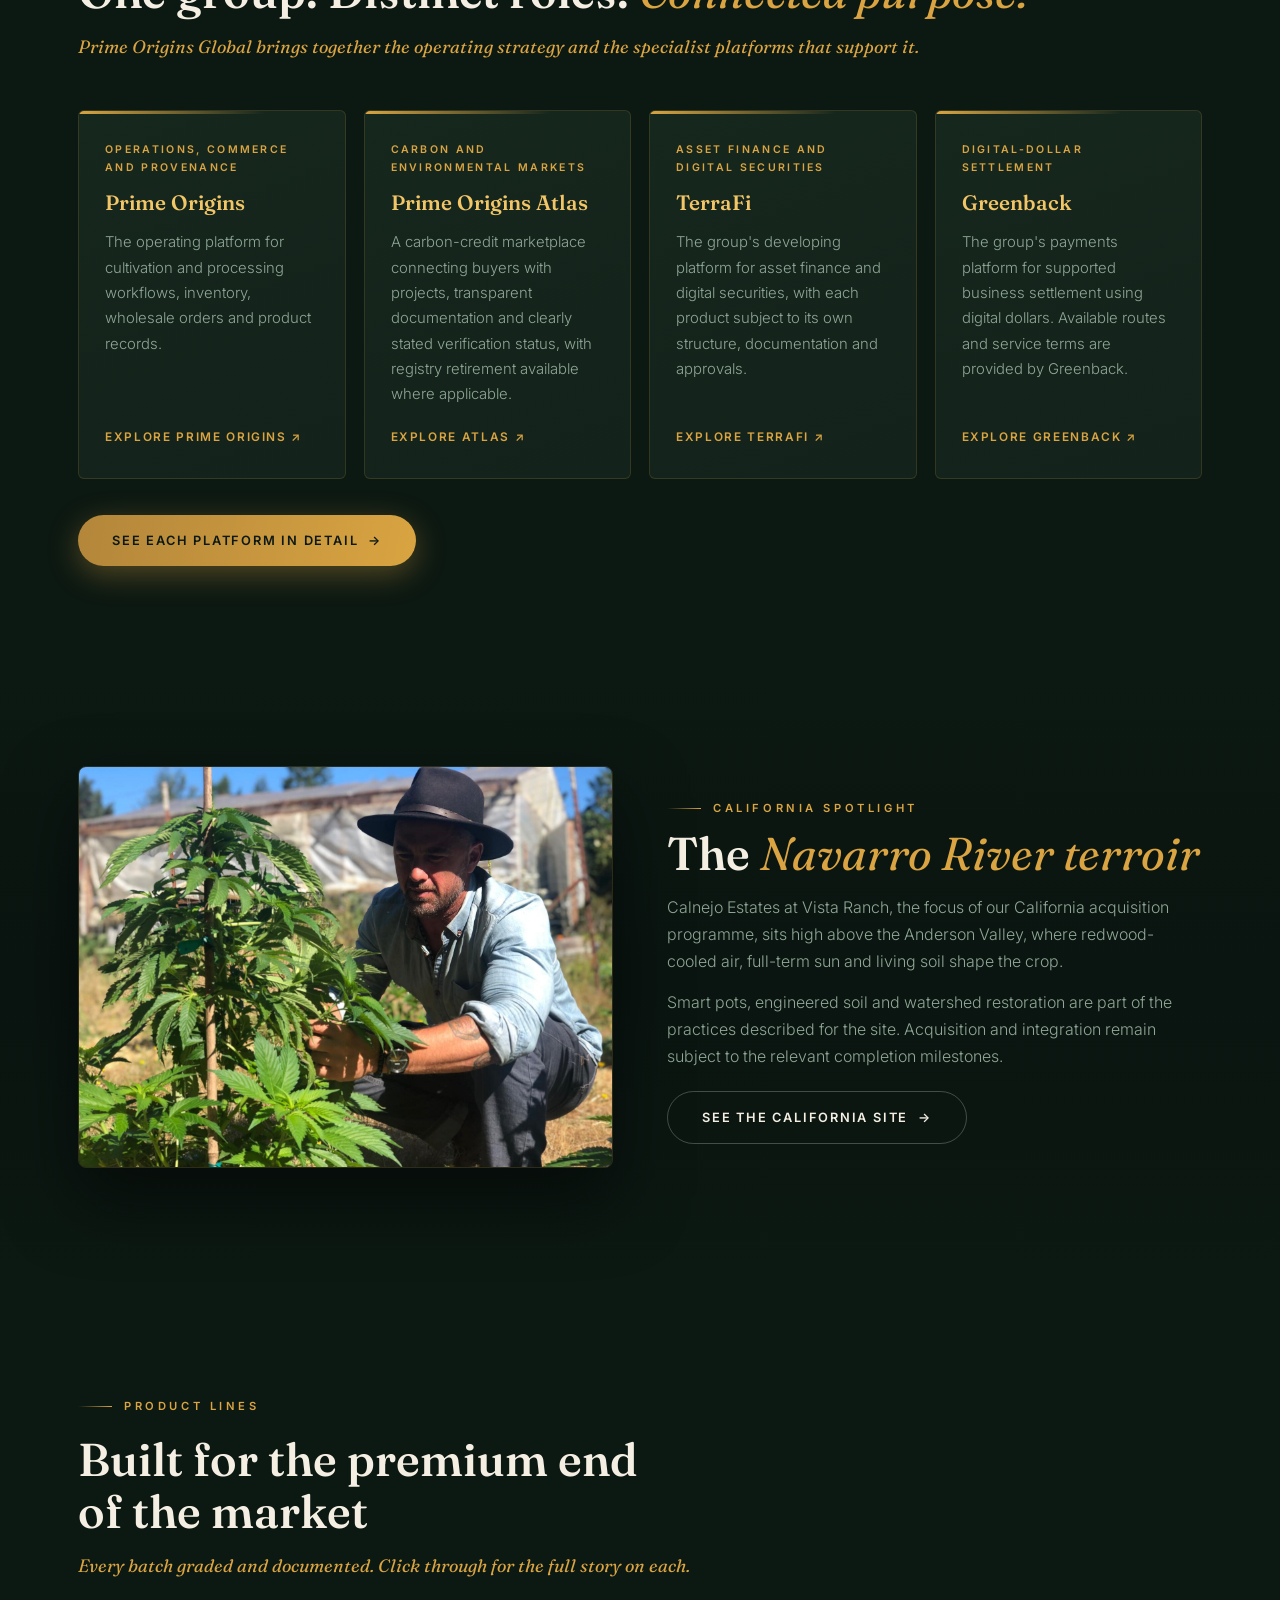
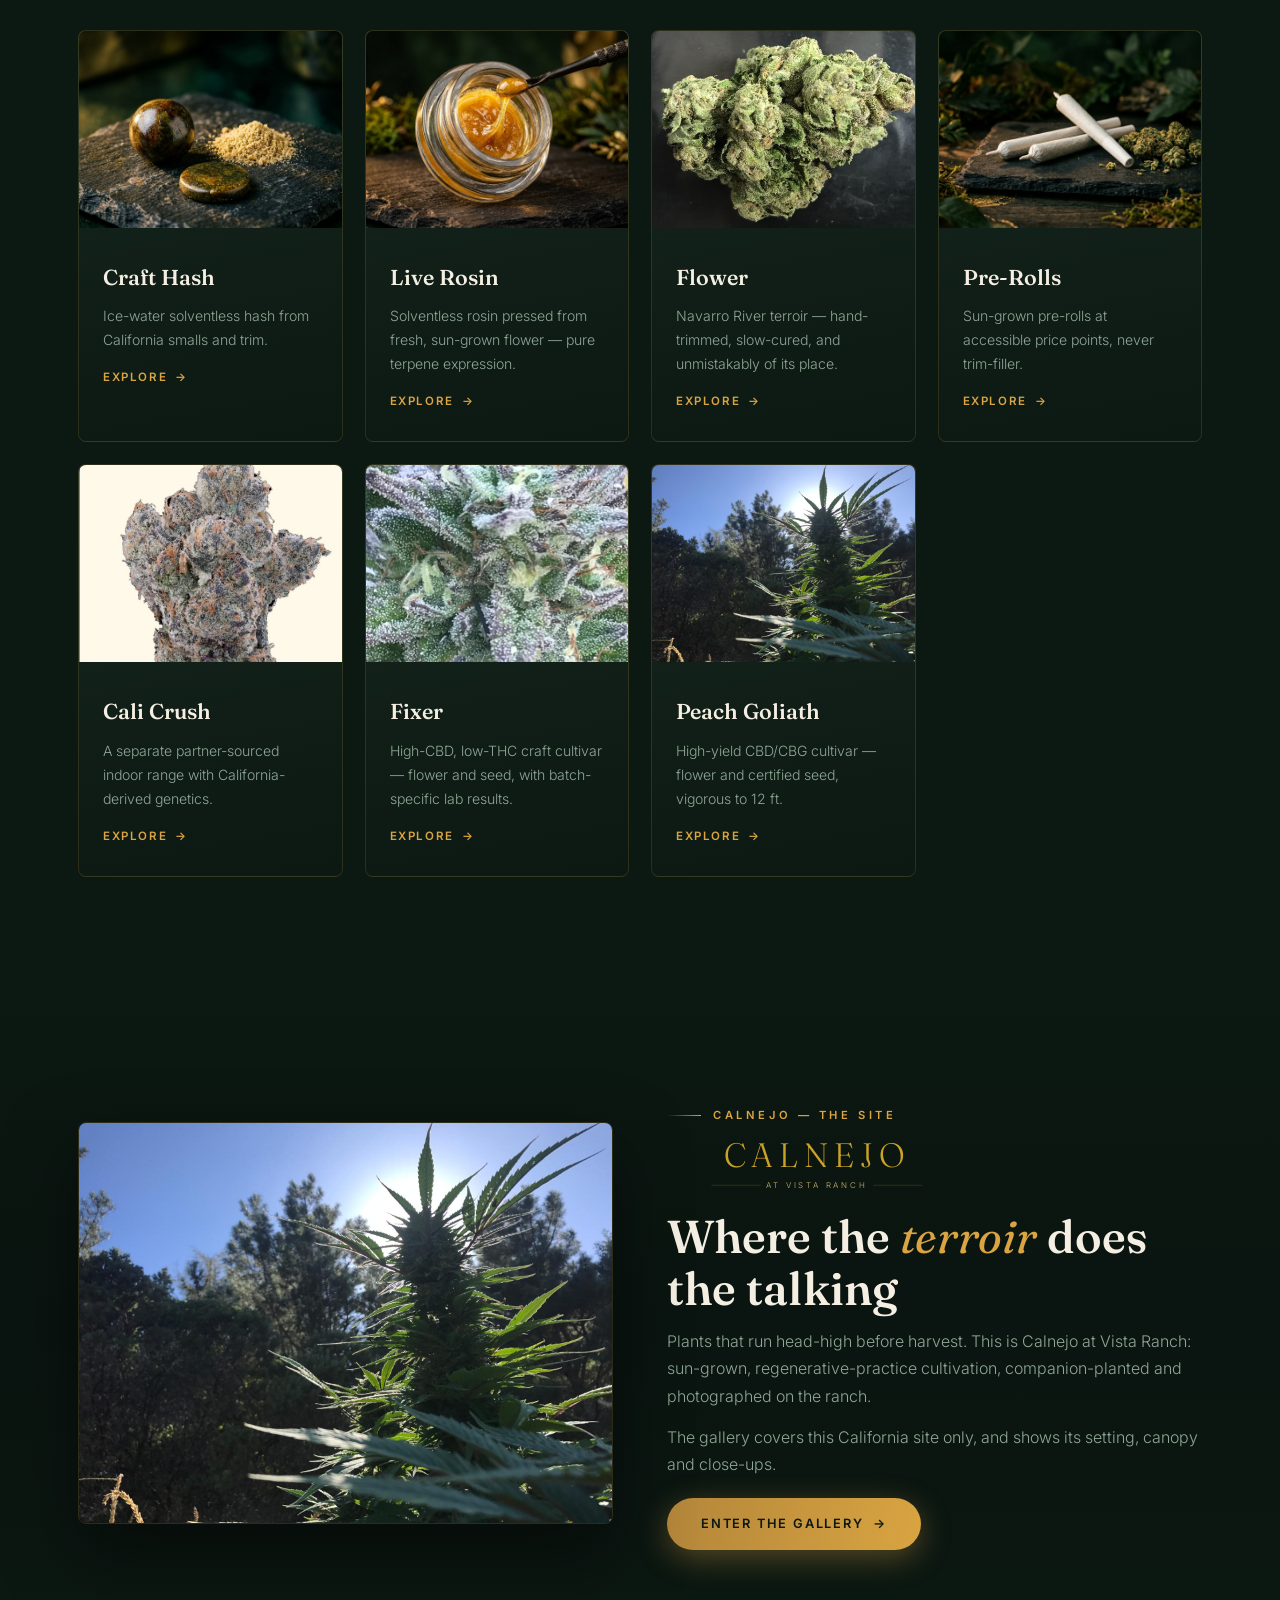
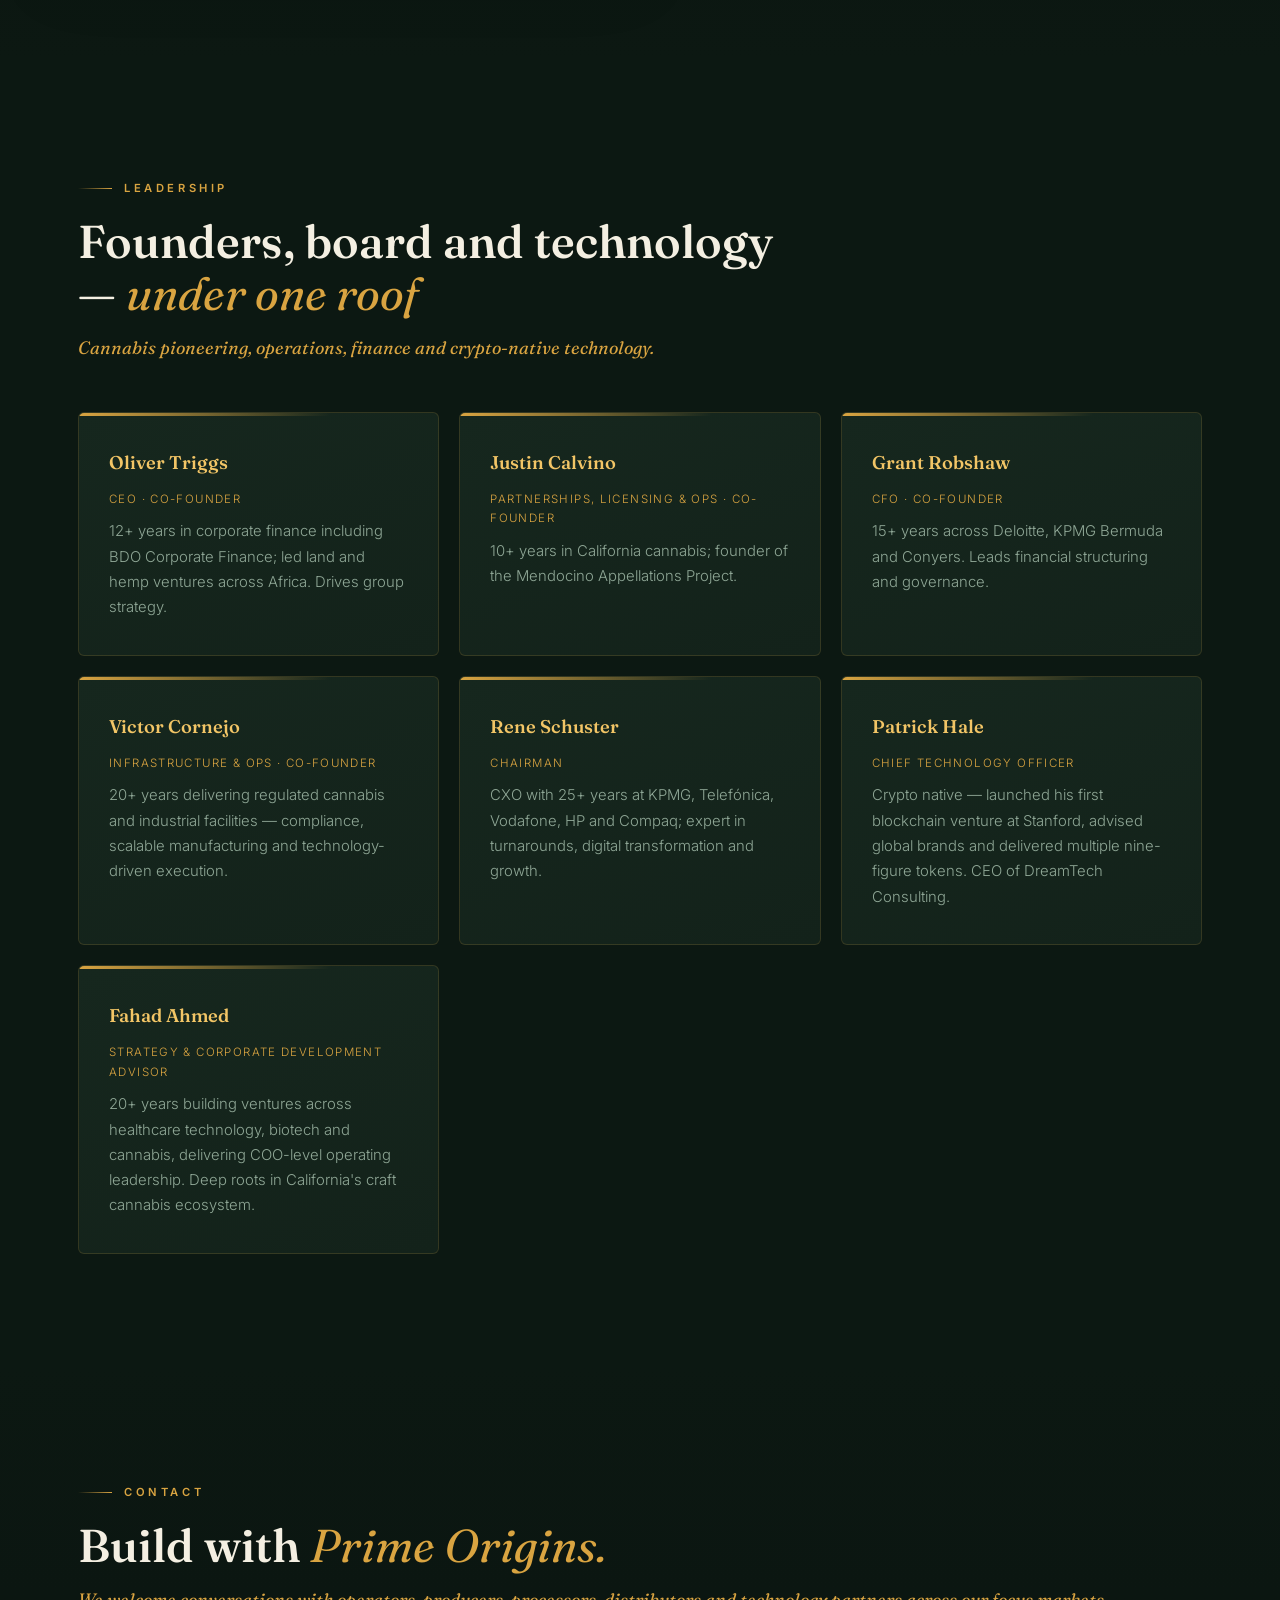
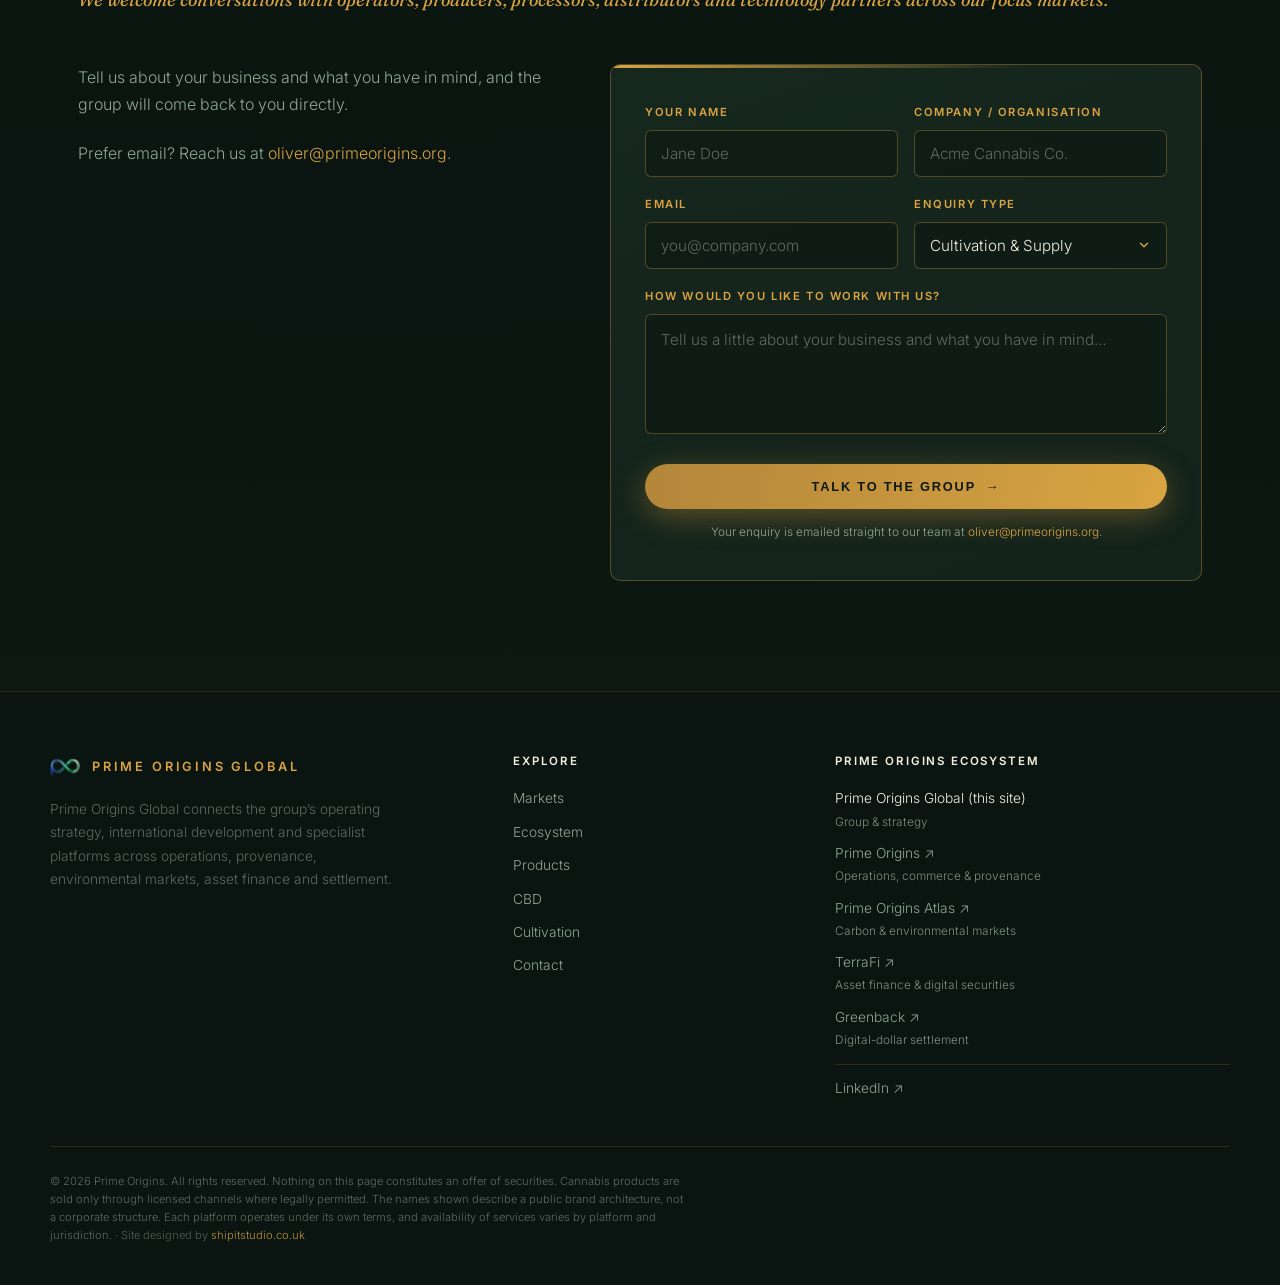
==== commit 769874bf: "Live-review fixes: California spotlight status wording, Cali Crush card, remove catalogue numbering," ====
--- a/index.html
+++ b/index.html
@@ -26,7 +26,7 @@
   "name": "Prime Origins Global",
   "alternateName": ["Prime Origins", "PrimeOrigins"],
   "url": "https://primeoriginsglobal.org/",
-  "logo": "https://www.primeoriginsatlas.org/logo.png",
+  "logo": "https://primeoriginsglobal.org/assets/img/logo.png",
   "description": "Prime Origins Global brings together an international cannabis and hemp operating strategy with the platforms that support it: commerce, provenance, environmental markets, asset finance and settlement.",
   "foundingDate": "2025",
   "sameAs": ["https://www.linkedin.com/company/primeorigins","https://x.com/primeorigins_","https://www.instagram.com/primeorigins_org"],
@@ -47,7 +47,7 @@
 <header id="hdr">
   <nav class="nav">
     <a class="logo" href="/">
-      <img src="https://www.primeoriginsatlas.org/logo.png" alt="Prime Origins" width="32" height="32" decoding="async" fetchpriority="high">
+      <img src="/assets/img/logo.png" alt="Prime Origins" width="32" height="32" decoding="async" fetchpriority="high">
       <span>PRIME ORIGINS <span class="global">GLOBAL</span></span>
     </a>
     <div class="nav-links" id="navLinks">
@@ -192,10 +192,10 @@
       <div class="s2-media rv"><img src="assets/img/story-grower.jpg" alt="Grower tending a sun-grown cannabis plant" loading="lazy"></div>
       <div class="s2-body rv d1">
         <span class="label">California spotlight</span>
-        <h2>Stewards of the <span class="gold-em">Navarro River terroir</span></h2>
-        <p>Calnejo — our cultivation brand at Vista Ranch — sits high above the Anderson Valley, where redwood-cooled air, full-term sun and living soil produce cannabis that tastes of its place. Our cultivators helped write California's appellation rules — and they farm to them every day.</p>
-        <p>No shortcuts, no synthetics. Smart pots, engineered soil and watershed restoration keep the land healthier than we found it, season after season.</p>
-        <a class="btn ghost" href="cultivation.html" style="margin-top:6px">See the cultivation <span class="arr" aria-hidden="true">&rarr;</span></a>
+        <h2>The <span class="gold-em">Navarro River terroir</span></h2>
+        <p>Calnejo Estates at Vista Ranch, the focus of our California acquisition programme, sits high above the Anderson Valley, where redwood-cooled air, full-term sun and living soil shape the crop.</p>
+        <p>Smart pots, engineered soil and watershed restoration are part of the practices described for the site. Acquisition and integration remain subject to the relevant completion milestones.</p>
+        <a class="btn ghost" href="cultivation.html" style="margin-top:6px">See the California site <span class="arr" aria-hidden="true">&rarr;</span></a>
       </div>
     </div>
   </div>
@@ -209,31 +209,31 @@
     <div class="products">
       <a class="product rv" href="craft-hash.html">
         <div class="pmedia"><img src="assets/img/product-craft-hash.jpg" alt="Artisan solventless craft hash" loading="lazy"></div>
-        <div class="pbody"><div class="idx">No. 01</div><div class="name">Craft Hash</div><div class="desc">Ice-water solventless hash from California smalls and trim.</div><span class="view">Explore <span class="arr" aria-hidden="true">&rarr;</span></span></div>
+        <div class="pbody"><div class="name">Craft Hash</div><div class="desc">Ice-water solventless hash from California smalls and trim.</div><span class="view">Explore <span class="arr" aria-hidden="true">&rarr;</span></span></div>
       </a>
       <a class="product rv d1" href="live-rosin.html">
         <div class="pmedia"><img src="assets/img/product-live-rosin.jpg" alt="Solventless live rosin in a glass jar" loading="lazy"></div>
-        <div class="pbody"><div class="idx">No. 02</div><div class="name">Live Rosin</div><div class="desc">Solventless rosin pressed from fresh, sun-grown flower — pure terpene expression.</div><span class="view">Explore <span class="arr" aria-hidden="true">&rarr;</span></span></div>
+        <div class="pbody"><div class="name">Live Rosin</div><div class="desc">Solventless rosin pressed from fresh, sun-grown flower — pure terpene expression.</div><span class="view">Explore <span class="arr" aria-hidden="true">&rarr;</span></span></div>
       </a>
       <a class="product rv d2" href="appellation-flower.html">
         <div class="pmedia"><img src="assets/img/flower-nug.jpg" alt="Cured Navarro River cannabis flower" loading="lazy"></div>
-        <div class="pbody"><div class="idx">No. 03</div><div class="name">Flower</div><div class="desc">Navarro River terroir — hand-trimmed, slow-cured, and unmistakably of its place.</div><span class="view">Explore <span class="arr" aria-hidden="true">&rarr;</span></span></div>
+        <div class="pbody"><div class="name">Flower</div><div class="desc">Navarro River terroir — hand-trimmed, slow-cured, and unmistakably of its place.</div><span class="view">Explore <span class="arr" aria-hidden="true">&rarr;</span></span></div>
       </a>
       <a class="product rv d3" href="pre-rolls.html">
         <div class="pmedia"><img src="assets/img/product-pre-rolls.jpg" alt="Sun-grown cannabis pre-rolls" loading="lazy"></div>
-        <div class="pbody"><div class="idx">No. 04</div><div class="name">Pre-Rolls</div><div class="desc">Sun-grown pre-rolls at accessible price points, never trim-filler.</div><span class="view">Explore <span class="arr" aria-hidden="true">&rarr;</span></span></div>
+        <div class="pbody"><div class="name">Pre-Rolls</div><div class="desc">Sun-grown pre-rolls at accessible price points, never trim-filler.</div><span class="view">Explore <span class="arr" aria-hidden="true">&rarr;</span></span></div>
       </a>
       <a class="product rv d3" href="cali-crush.html">
-        <div class="pmedia"><img src="assets/img/cali-crush.jpg" alt="Premium indoor Cali Crush cannabis flower" loading="lazy" onerror="this.onerror=null;this.src='assets/img/bud-macro1.jpg'"></div>
-        <div class="pbody"><div class="idx">No. 05</div><div class="name">Cali Crush</div><div class="desc">California genetics grown indoor in Thailand — five export-ready cultivars, GACP &amp; SGS certified.</div><span class="view">Explore <span class="arr" aria-hidden="true">&rarr;</span></span></div>
+        <div class="pmedia"><img src="assets/img/cali-crush.jpg" alt="Indoor Cali Crush cannabis flower" loading="lazy" onerror="this.onerror=null;this.src='assets/img/bud-macro1.jpg'"></div>
+        <div class="pbody"><div class="name">Cali Crush</div><div class="desc">A separate partner-sourced indoor range with California-derived genetics.</div><span class="view">Explore <span class="arr" aria-hidden="true">&rarr;</span></span></div>
       </a>
       <a class="product rv" href="fixer.html">
         <div class="pmedia"><img src="assets/img/fixer.jpg" alt="Fixer high-CBD cannabis flower" loading="lazy" onerror="this.onerror=null;this.src='assets/img/bud-macro2.jpg'"></div>
-        <div class="pbody"><div class="idx">No. 06</div><div class="name">Fixer</div><div class="desc">High-CBD, low-THC craft cultivar — flower and seed, independently lab-tested.</div><span class="view">Explore <span class="arr" aria-hidden="true">&rarr;</span></span></div>
+        <div class="pbody"><div class="name">Fixer</div><div class="desc">High-CBD, low-THC craft cultivar — flower and seed, with batch-specific lab results.</div><span class="view">Explore <span class="arr" aria-hidden="true">&rarr;</span></span></div>
       </a>
       <a class="product rv d1" href="peach-goliath.html">
         <div class="pmedia"><img src="assets/img/peach-goliath.jpg" alt="Peach Goliath CBD hemp plant" loading="lazy" onerror="this.onerror=null;this.src='assets/img/farm-colas.jpg'"></div>
-        <div class="pbody"><div class="idx">No. 07</div><div class="name">Peach Goliath</div><div class="desc">High-yield CBD/CBG cultivar — flower and certified seed, vigorous to 12 ft.</div><span class="view">Explore <span class="arr" aria-hidden="true">&rarr;</span></span></div>
+        <div class="pbody"><div class="name">Peach Goliath</div><div class="desc">High-yield CBD/CBG cultivar — flower and certified seed, vigorous to 12 ft.</div><span class="view">Explore <span class="arr" aria-hidden="true">&rarr;</span></span></div>
       </a>
     </div>
   </div>
@@ -244,7 +244,7 @@
     <div class="split2 rev">
       <div class="s2-media rv"><img src="assets/img/farm-field.jpg" alt="Sun-grown cannabis growing beside corn in the field at Vista Ranch" loading="lazy" onerror="this.onerror=null;this.src='assets/img/farm-colas.jpg'"></div>
       <div class="s2-body rv d1">
-        <span class="label">Calnejo — the cultivation</span>
+        <span class="label">Calnejo — the site</span>
         <svg viewBox="0 0 640 150" role="img" aria-label="Calnejo — at Vista Ranch" style="display:block;width:min(300px,80%);height:auto;margin:4px 0 12px">
           <text x="320" y="80" text-anchor="middle" font-family="Fraunces, Georgia, serif" font-size="72" letter-spacing="12" fill="#C9A227">CALNEJO</text>
           <line x1="95" y1="120" x2="200" y2="120" stroke="#C9A227" stroke-opacity="0.4" stroke-width="1"/>
@@ -252,8 +252,8 @@
           <line x1="440" y1="120" x2="545" y2="120" stroke="#C9A227" stroke-opacity="0.4" stroke-width="1"/>
         </svg>
         <h2>Where the <span class="gold-em">terroir</span> does the talking</h2>
-        <p>Plants that run head-high before harvest. This is Calnejo: real, regenerative, sun-grown craft — companion-planted and photographed on the ranch.</p>
-        <p>Step inside the gallery to see the farm, the canopy and the close-ups that tell you exactly what you're buying.</p>
+        <p>Plants that run head-high before harvest. This is Calnejo at Vista Ranch: sun-grown, regenerative-practice cultivation, companion-planted and photographed on the ranch.</p>
+        <p>The gallery covers this California site only, and shows its setting, canopy and close-ups.</p>
         <a class="btn primary" href="cultivation.html" style="margin-top:6px">Enter the gallery <span class="arr" aria-hidden="true">&rarr;</span></a>
       </div>
     </div>
@@ -326,7 +326,7 @@
 <footer>
   <div class="foot-top">
     <div>
-      <div class="fbrand"><img src="https://www.primeoriginsatlas.org/logo.png" alt="Prime Origins"><span>PRIME ORIGINS GLOBAL</span></div>
+      <div class="fbrand"><img src="/assets/img/logo.png" alt="Prime Origins"><span>PRIME ORIGINS GLOBAL</span></div>
       <p class="fblurb">Prime Origins Global connects the group’s operating strategy, international development and specialist platforms across operations, provenance, environmental markets, asset finance and settlement.</p>
     </div>
     <div class="fcol">
@@ -354,5 +354,6 @@
 </footer>
 
 <script src="assets/site.js"></script>
+<script src="/assets/ecosystem.js" defer></script>
 </body>
 </html>
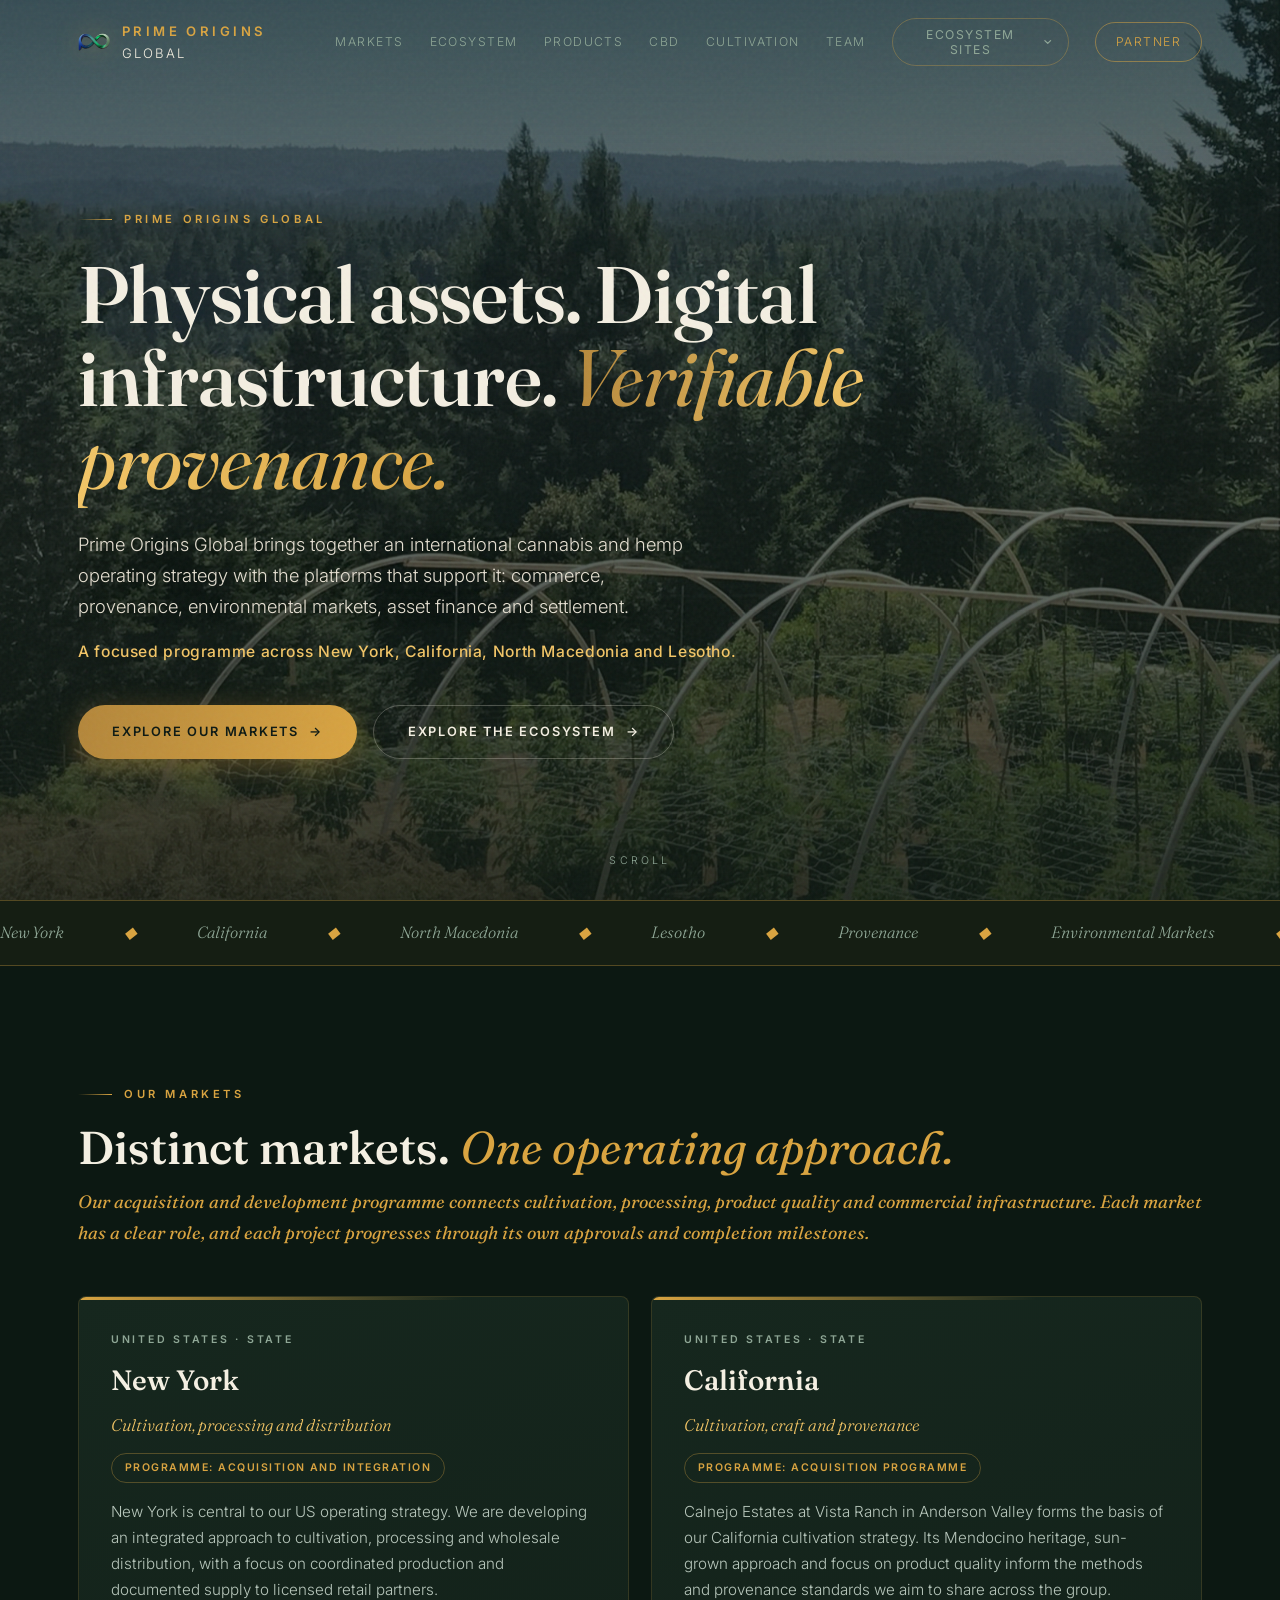
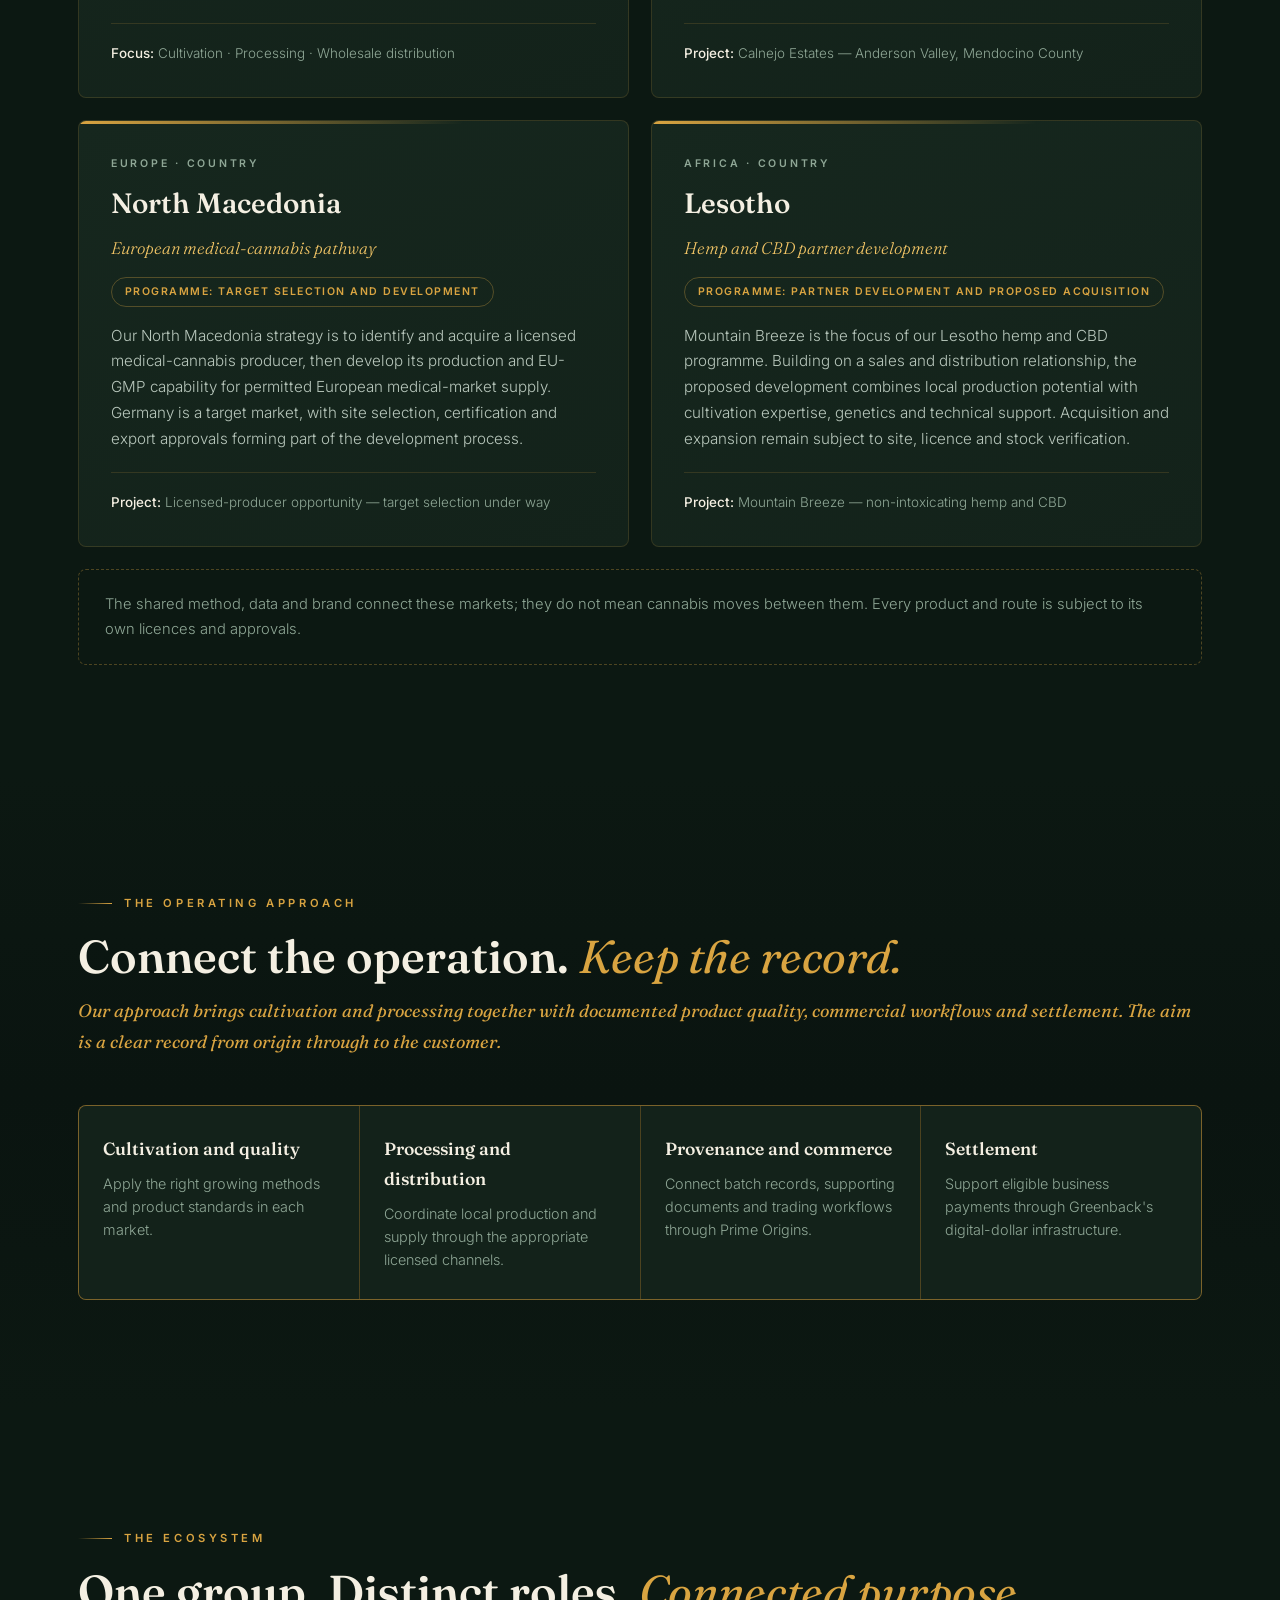
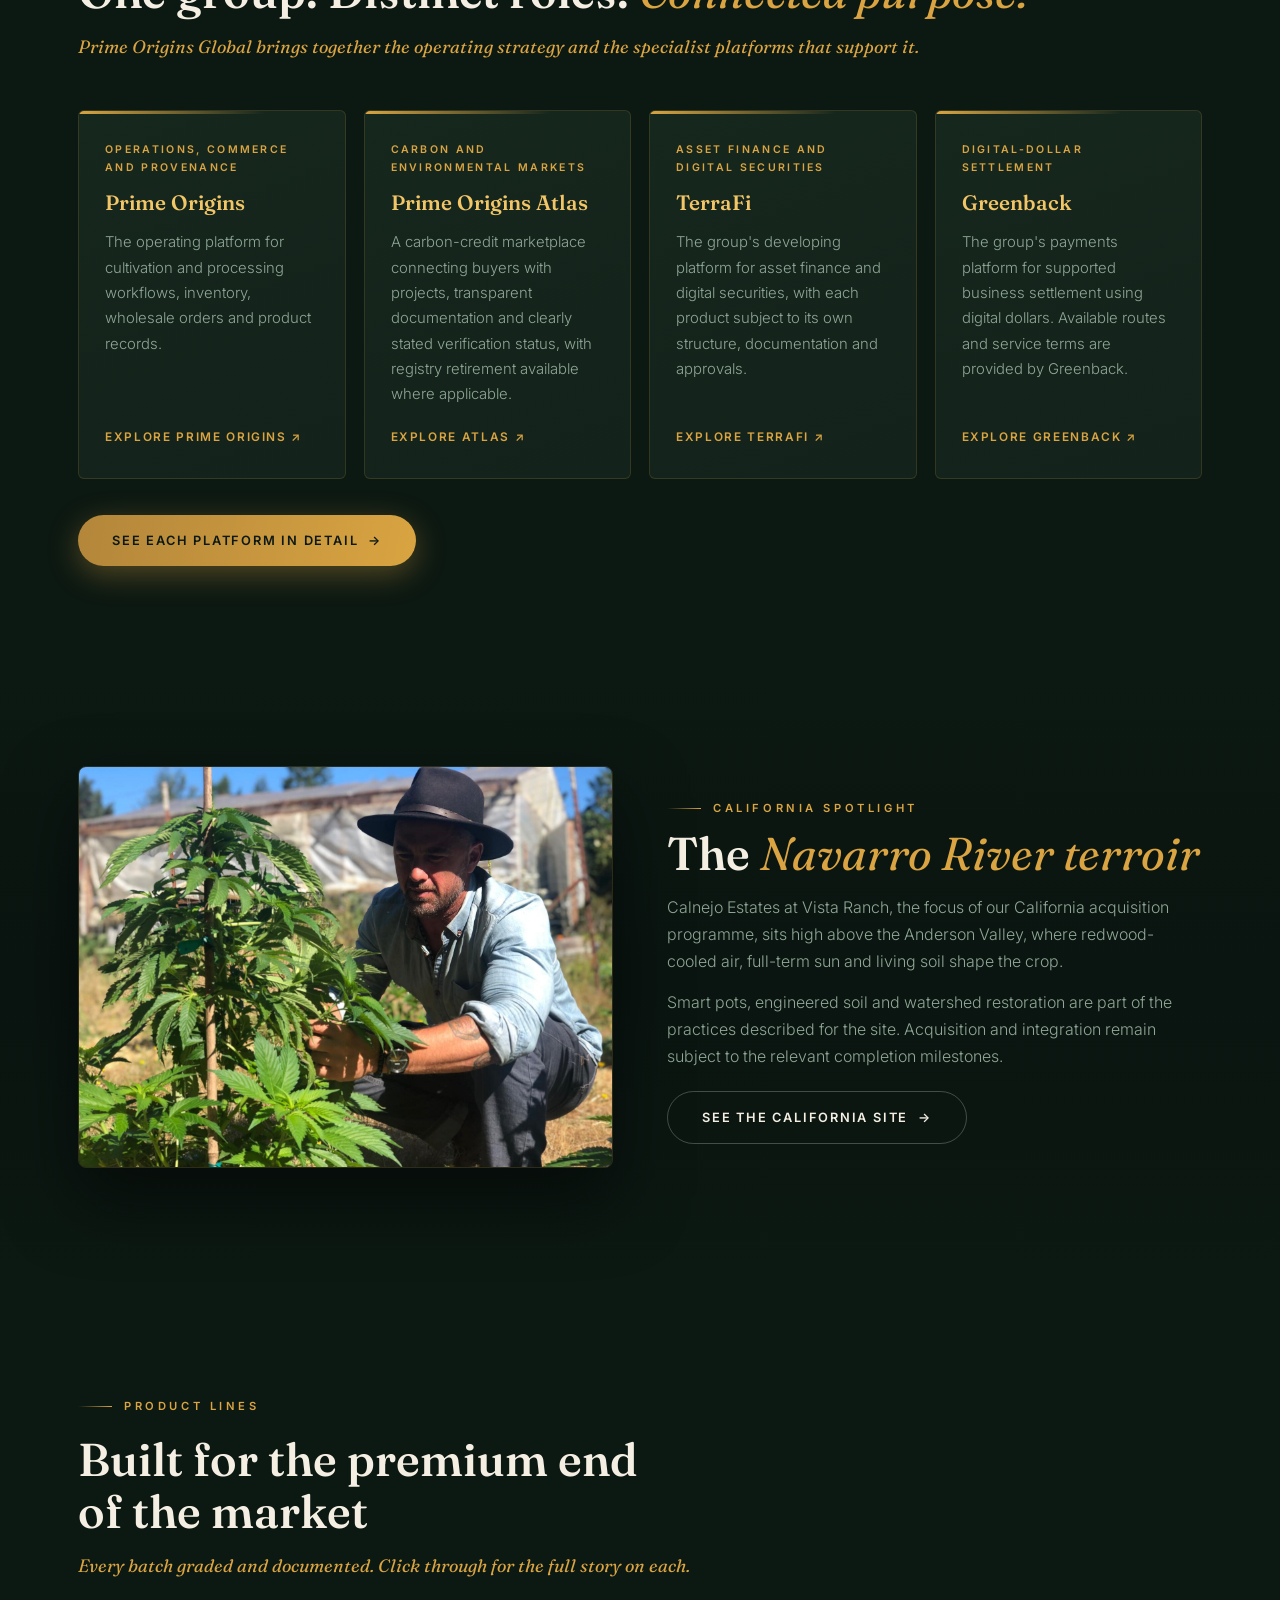
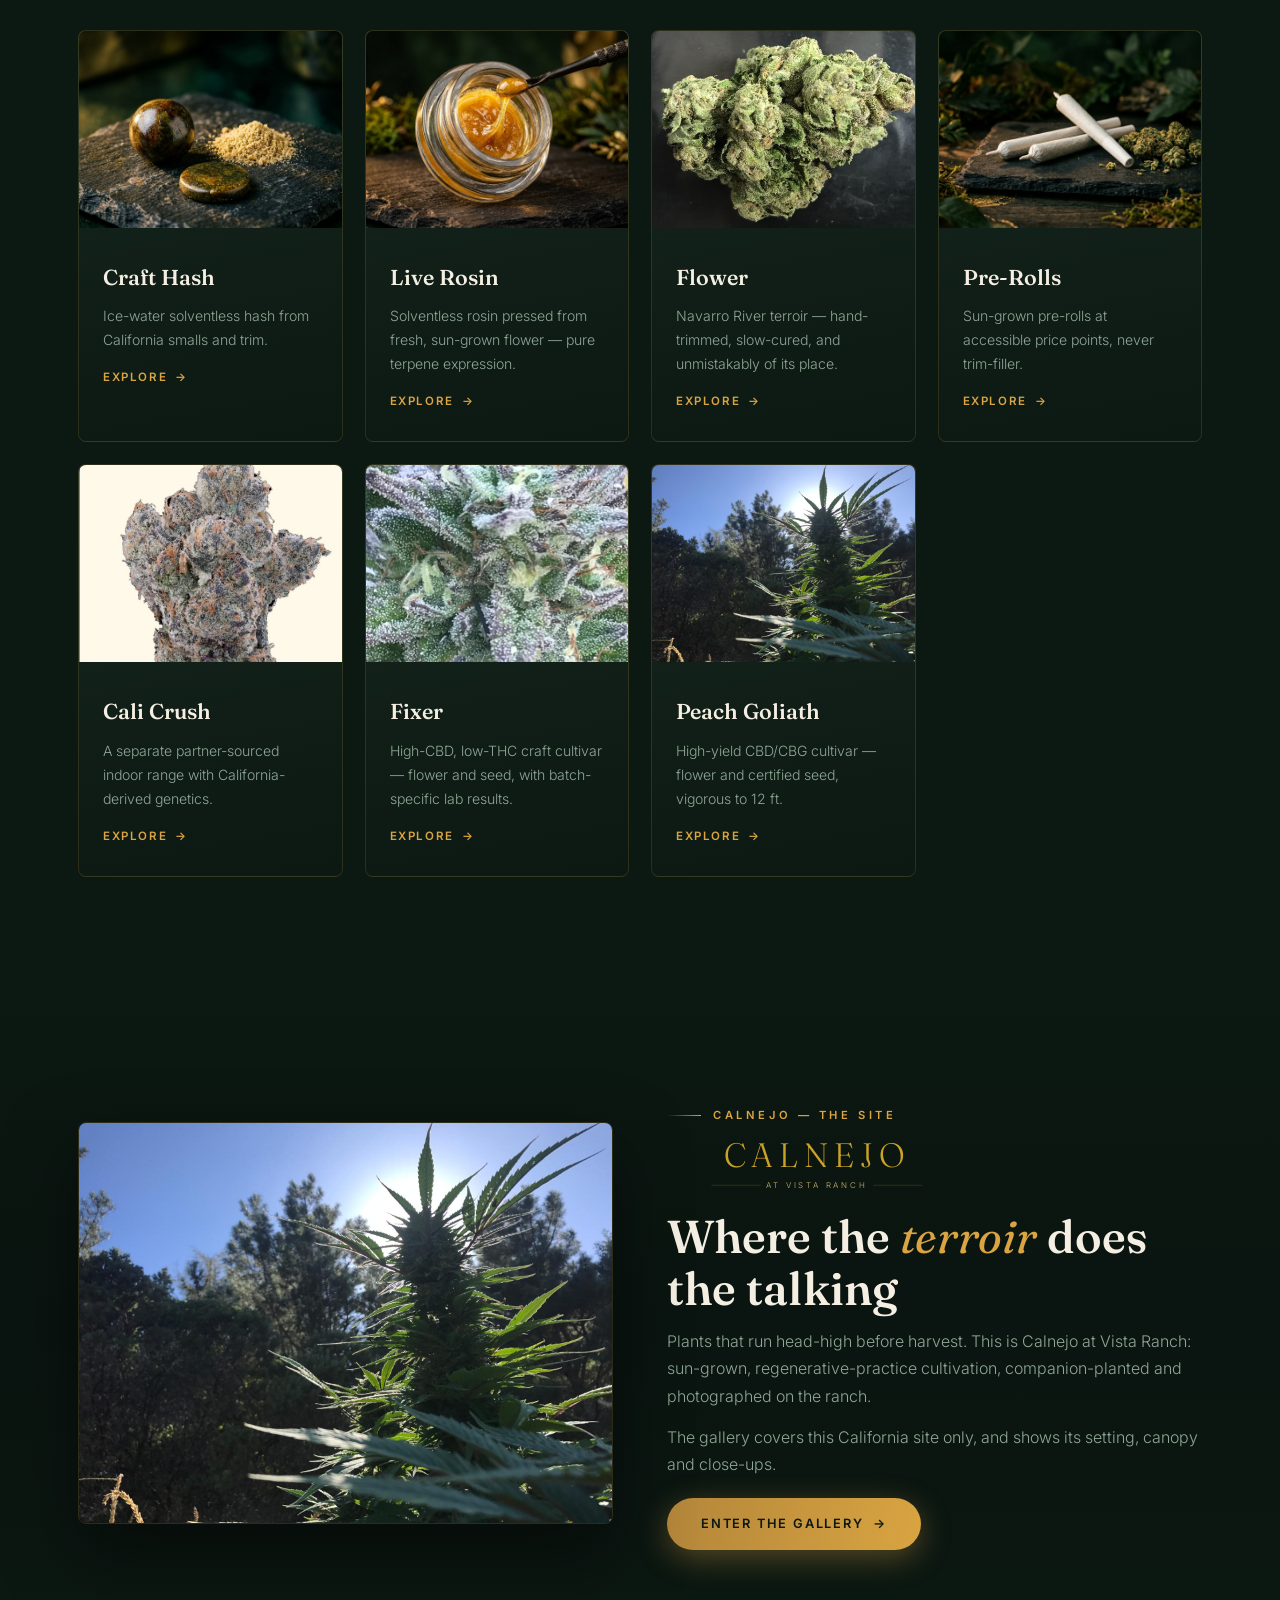
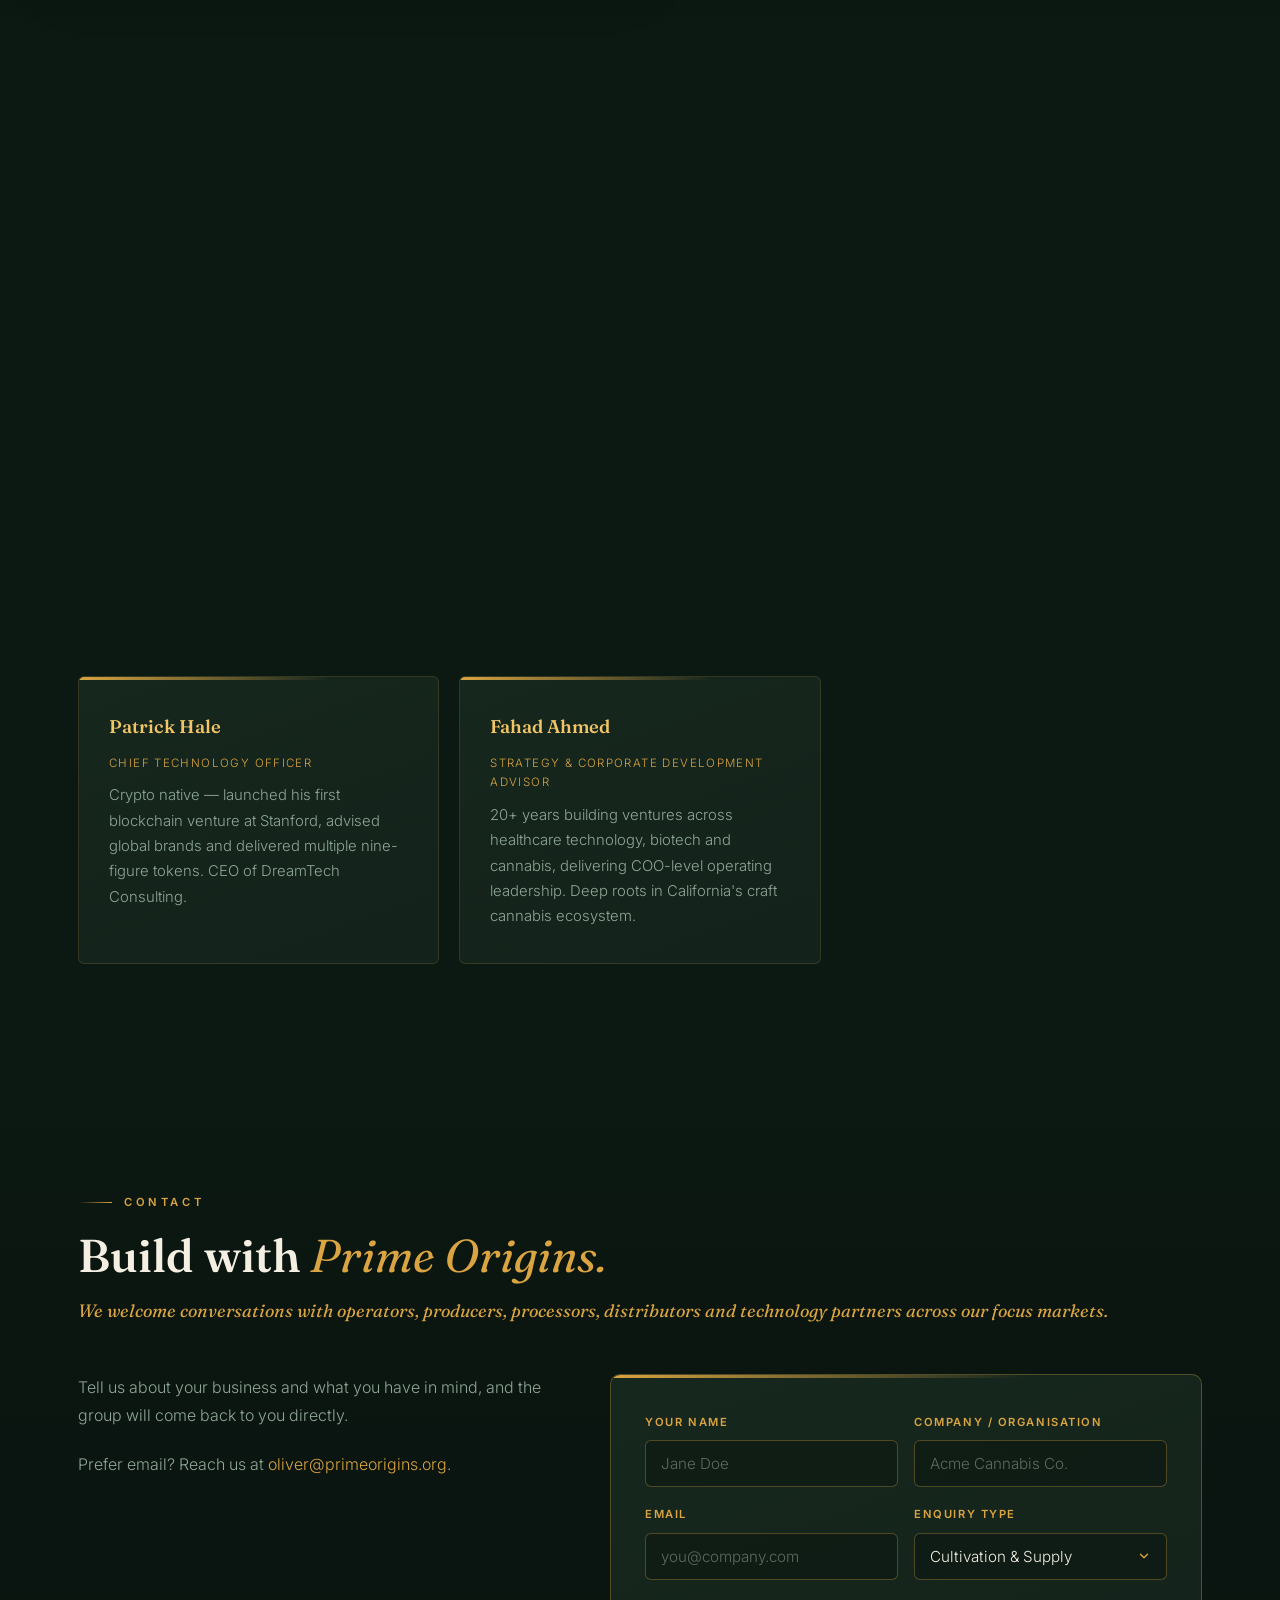
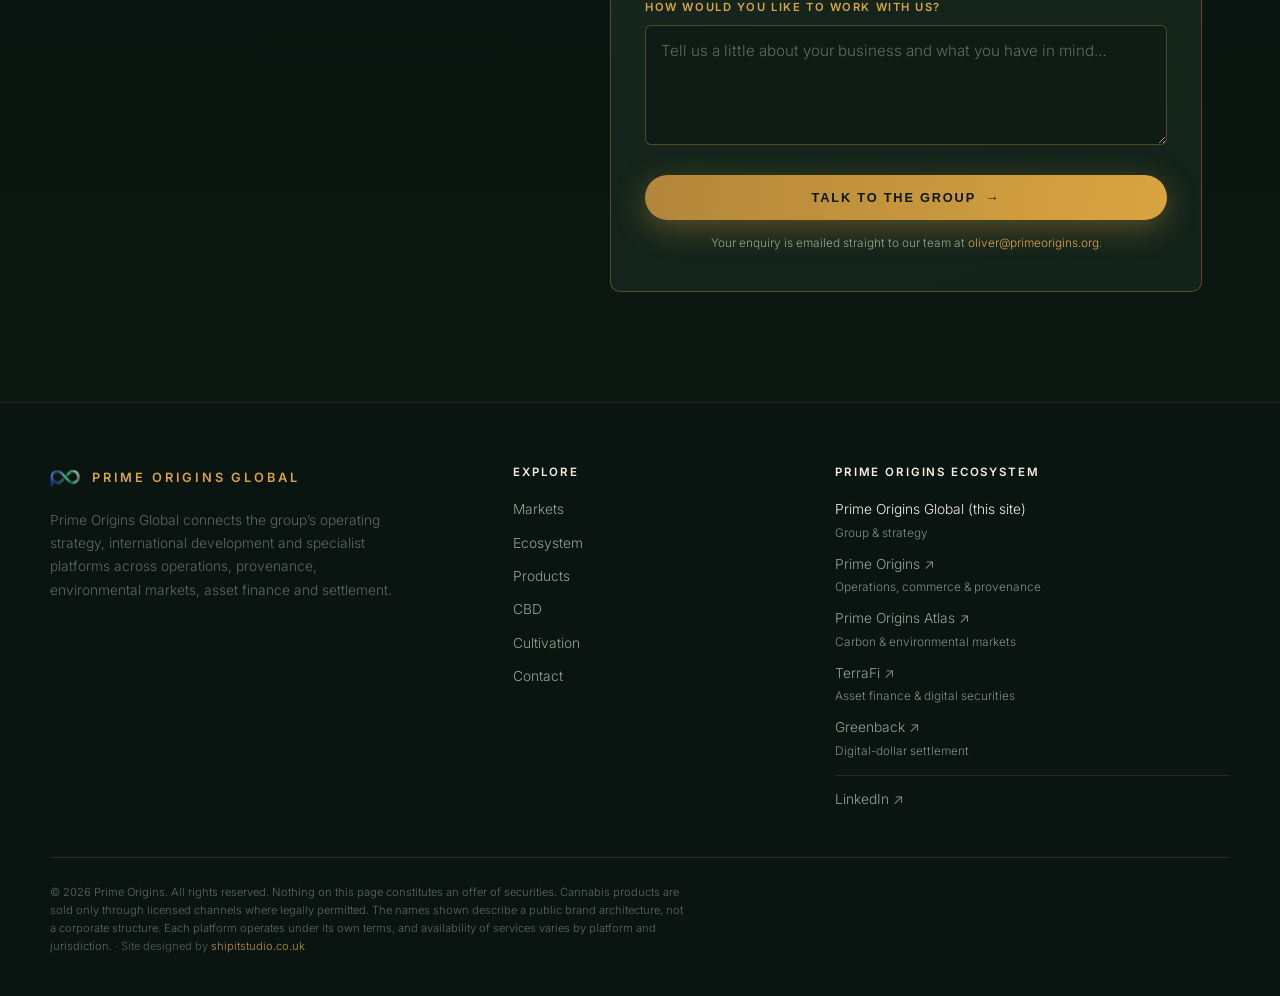
==== commit 0bd570e6: "Remove two co-founder profile cards from leadership section" ====
--- a/index.html
+++ b/index.html
@@ -263,16 +263,14 @@
 <section id="team">
   <div class="wrap">
     <span class="label rv">Leadership</span>
-    <h2 class="rv">Founders, board and technology<br>— <span class="gold-em">under one roof</span></h2>
-    <p class="sub rv">Cannabis pioneering, operations, finance and crypto-native technology.</p>
+    <h2 class="rv">Leadership, board and technology<br>— <span class="gold-em">under one roof</span></h2>
+    <p class="sub rv">Strategy, finance, governance, technology and advisory.</p>
     <div class="cards">
       <div class="card rv"><h3 style="font-size:1.15rem">Oliver Triggs</h3><p style="color:var(--gold);font-size:.72rem;letter-spacing:.12em;text-transform:uppercase;margin-bottom:10px">CEO · Co-Founder</p><p>12+ years in corporate finance including BDO Corporate Finance; led land and hemp ventures across Africa. Drives group strategy.</p></div>
-      <div class="card rv d1"><h3 style="font-size:1.15rem">Justin Calvino</h3><p style="color:var(--gold);font-size:.72rem;letter-spacing:.12em;text-transform:uppercase;margin-bottom:10px">Partnerships, Licensing &amp; Ops · Co-Founder</p><p>10+ years in California cannabis; founder of the Mendocino Appellations Project.</p></div>
-      <div class="card rv d2"><h3 style="font-size:1.15rem">Grant Robshaw</h3><p style="color:var(--gold);font-size:.72rem;letter-spacing:.12em;text-transform:uppercase;margin-bottom:10px">CFO · Co-Founder</p><p>15+ years across Deloitte, KPMG Bermuda and Conyers. Leads financial structuring and governance.</p></div>
-      <div class="card rv"><h3 style="font-size:1.15rem">Victor Cornejo</h3><p style="color:var(--gold);font-size:.72rem;letter-spacing:.12em;text-transform:uppercase;margin-bottom:10px">Infrastructure &amp; Ops · Co-Founder</p><p>20+ years delivering regulated cannabis and industrial facilities — compliance, scalable manufacturing and technology-driven execution.</p></div>
-      <div class="card rv d1"><h3 style="font-size:1.15rem">Rene Schuster</h3><p style="color:var(--gold);font-size:.72rem;letter-spacing:.12em;text-transform:uppercase;margin-bottom:10px">Chairman</p><p>CXO with 25+ years at KPMG, Telefónica, Vodafone, HP and Compaq; expert in turnarounds, digital transformation and growth.</p></div>
-      <div class="card rv d2"><h3 style="font-size:1.15rem">Patrick Hale</h3><p style="color:var(--gold);font-size:.72rem;letter-spacing:.12em;text-transform:uppercase;margin-bottom:10px">Chief Technology Officer</p><p>Crypto native — launched his first blockchain venture at Stanford, advised global brands and delivered multiple nine-figure tokens. CEO of DreamTech Consulting.</p></div>
-      <div class="card rv"><h3 style="font-size:1.15rem">Fahad Ahmed</h3><p style="color:var(--gold);font-size:.72rem;letter-spacing:.12em;text-transform:uppercase;margin-bottom:10px">Strategy &amp; Corporate Development Advisor</p><p>20+ years building ventures across healthcare technology, biotech and cannabis, delivering COO-level operating leadership. Deep roots in California's craft cannabis ecosystem.</p></div>
+      <div class="card rv d1"><h3 style="font-size:1.15rem">Grant Robshaw</h3><p style="color:var(--gold);font-size:.72rem;letter-spacing:.12em;text-transform:uppercase;margin-bottom:10px">CFO · Co-Founder</p><p>15+ years across Deloitte, KPMG Bermuda and Conyers. Leads financial structuring and governance.</p></div>
+      <div class="card rv d2"><h3 style="font-size:1.15rem">Rene Schuster</h3><p style="color:var(--gold);font-size:.72rem;letter-spacing:.12em;text-transform:uppercase;margin-bottom:10px">Chairman</p><p>CXO with 25+ years at KPMG, Telefónica, Vodafone, HP and Compaq; expert in turnarounds, digital transformation and growth.</p></div>
+      <div class="card rv"><h3 style="font-size:1.15rem">Patrick Hale</h3><p style="color:var(--gold);font-size:.72rem;letter-spacing:.12em;text-transform:uppercase;margin-bottom:10px">Chief Technology Officer</p><p>Crypto native — launched his first blockchain venture at Stanford, advised global brands and delivered multiple nine-figure tokens. CEO of DreamTech Consulting.</p></div>
+      <div class="card rv d1"><h3 style="font-size:1.15rem">Fahad Ahmed</h3><p style="color:var(--gold);font-size:.72rem;letter-spacing:.12em;text-transform:uppercase;margin-bottom:10px">Strategy &amp; Corporate Development Advisor</p><p>20+ years building ventures across healthcare technology, biotech and cannabis, delivering COO-level operating leadership. Deep roots in California's craft cannabis ecosystem.</p></div>
     </div>
   </div>
 </section>
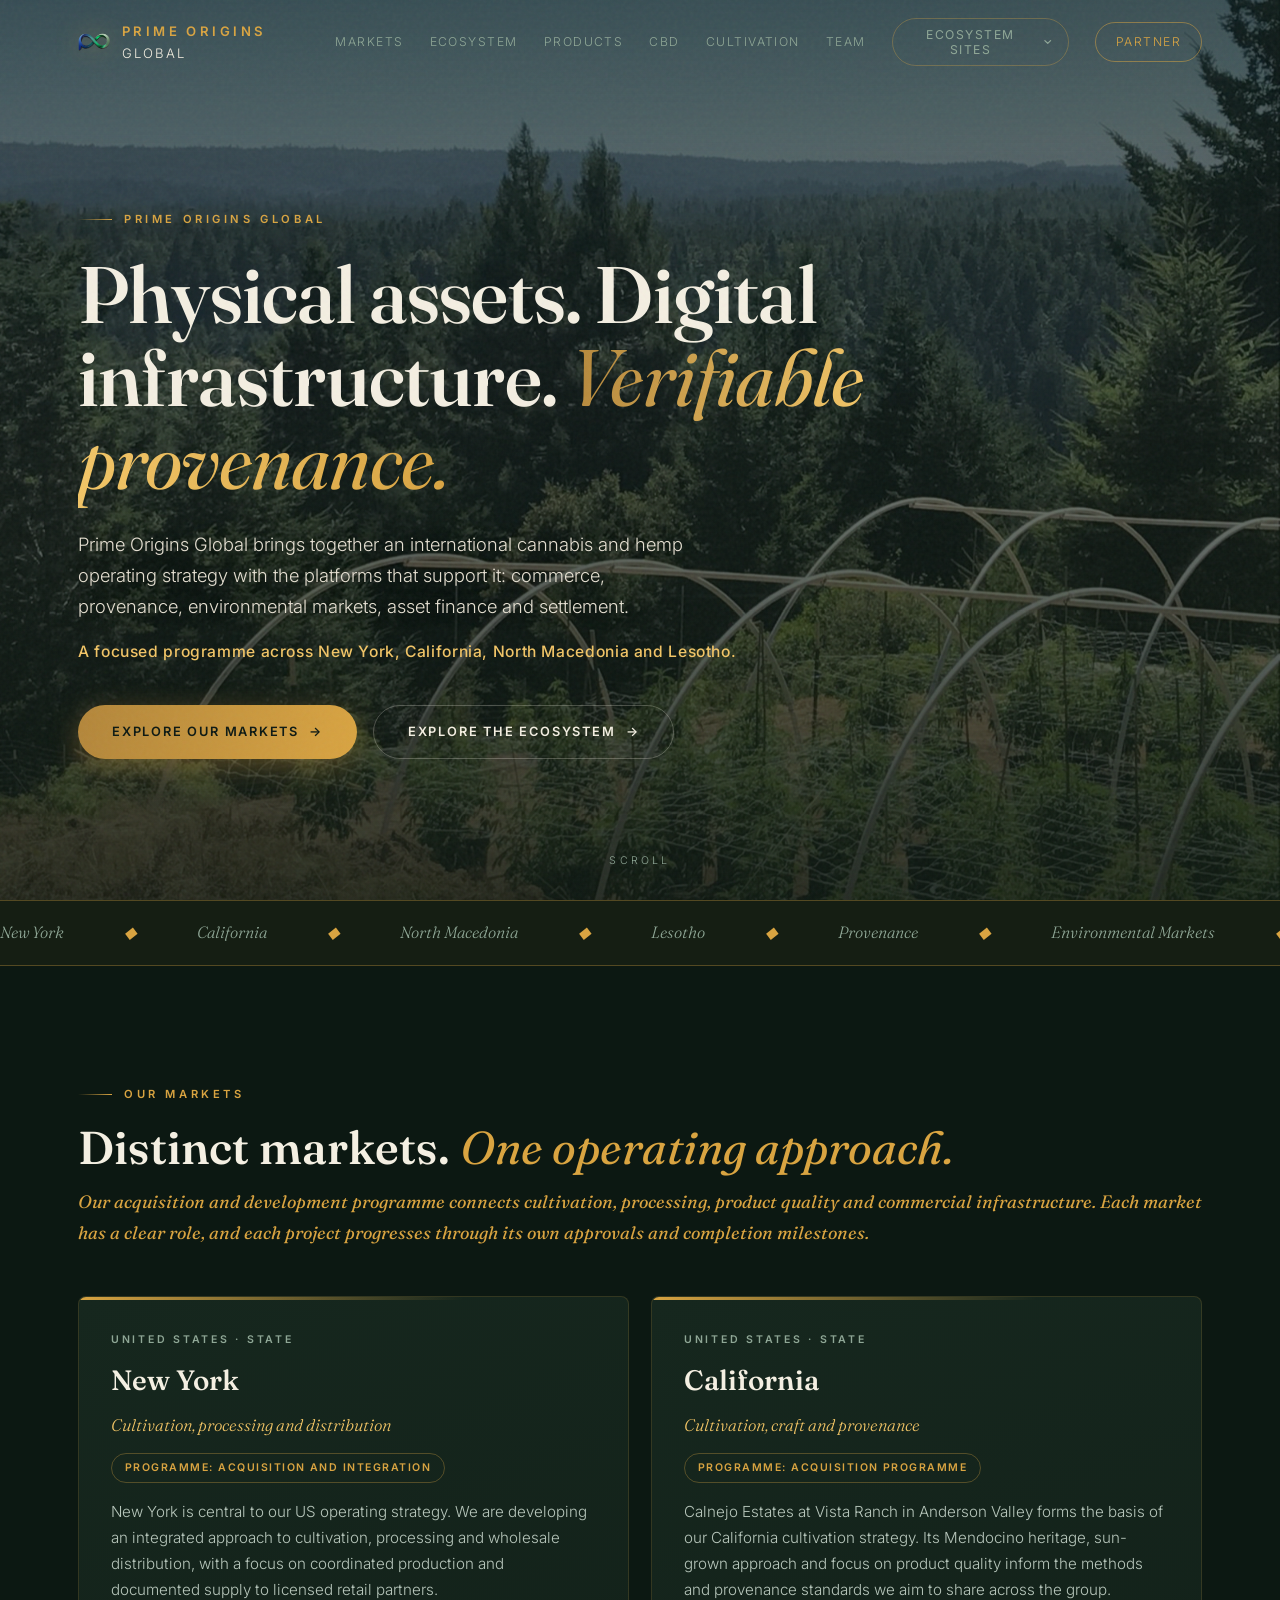
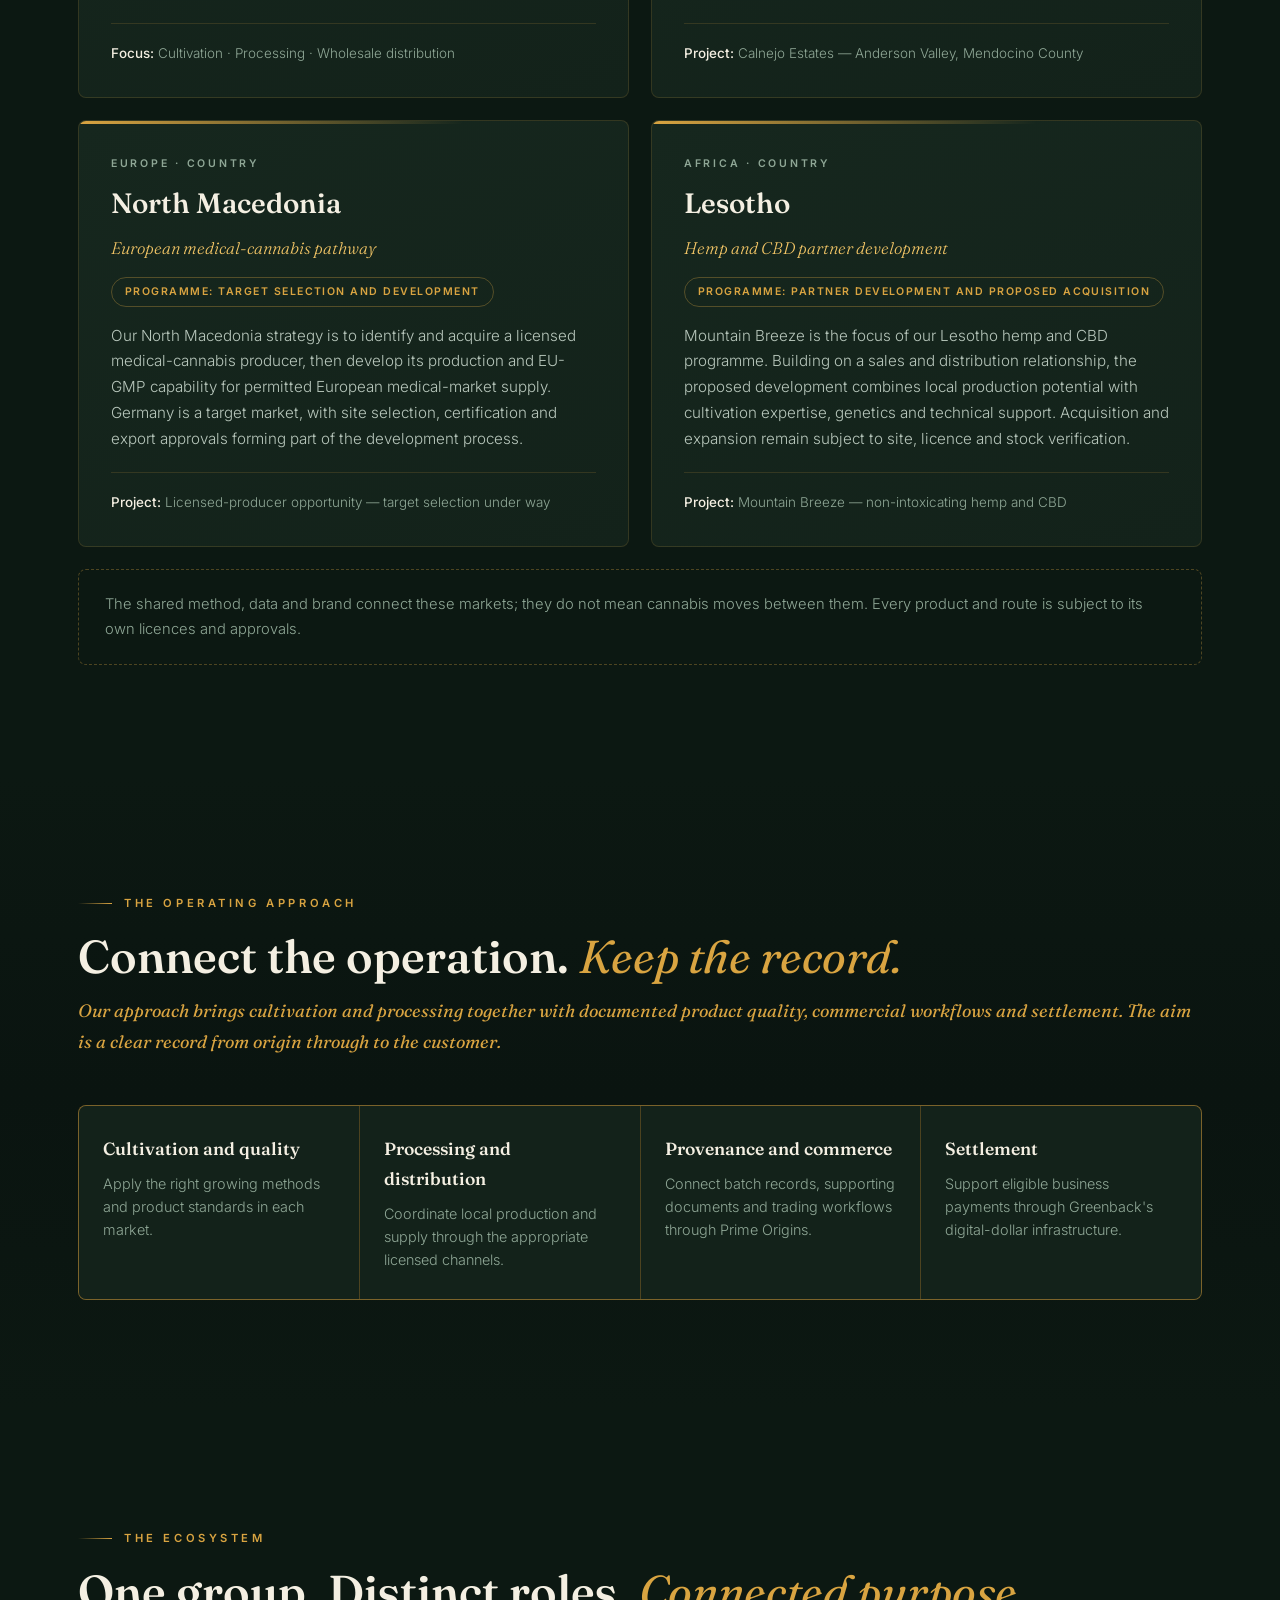
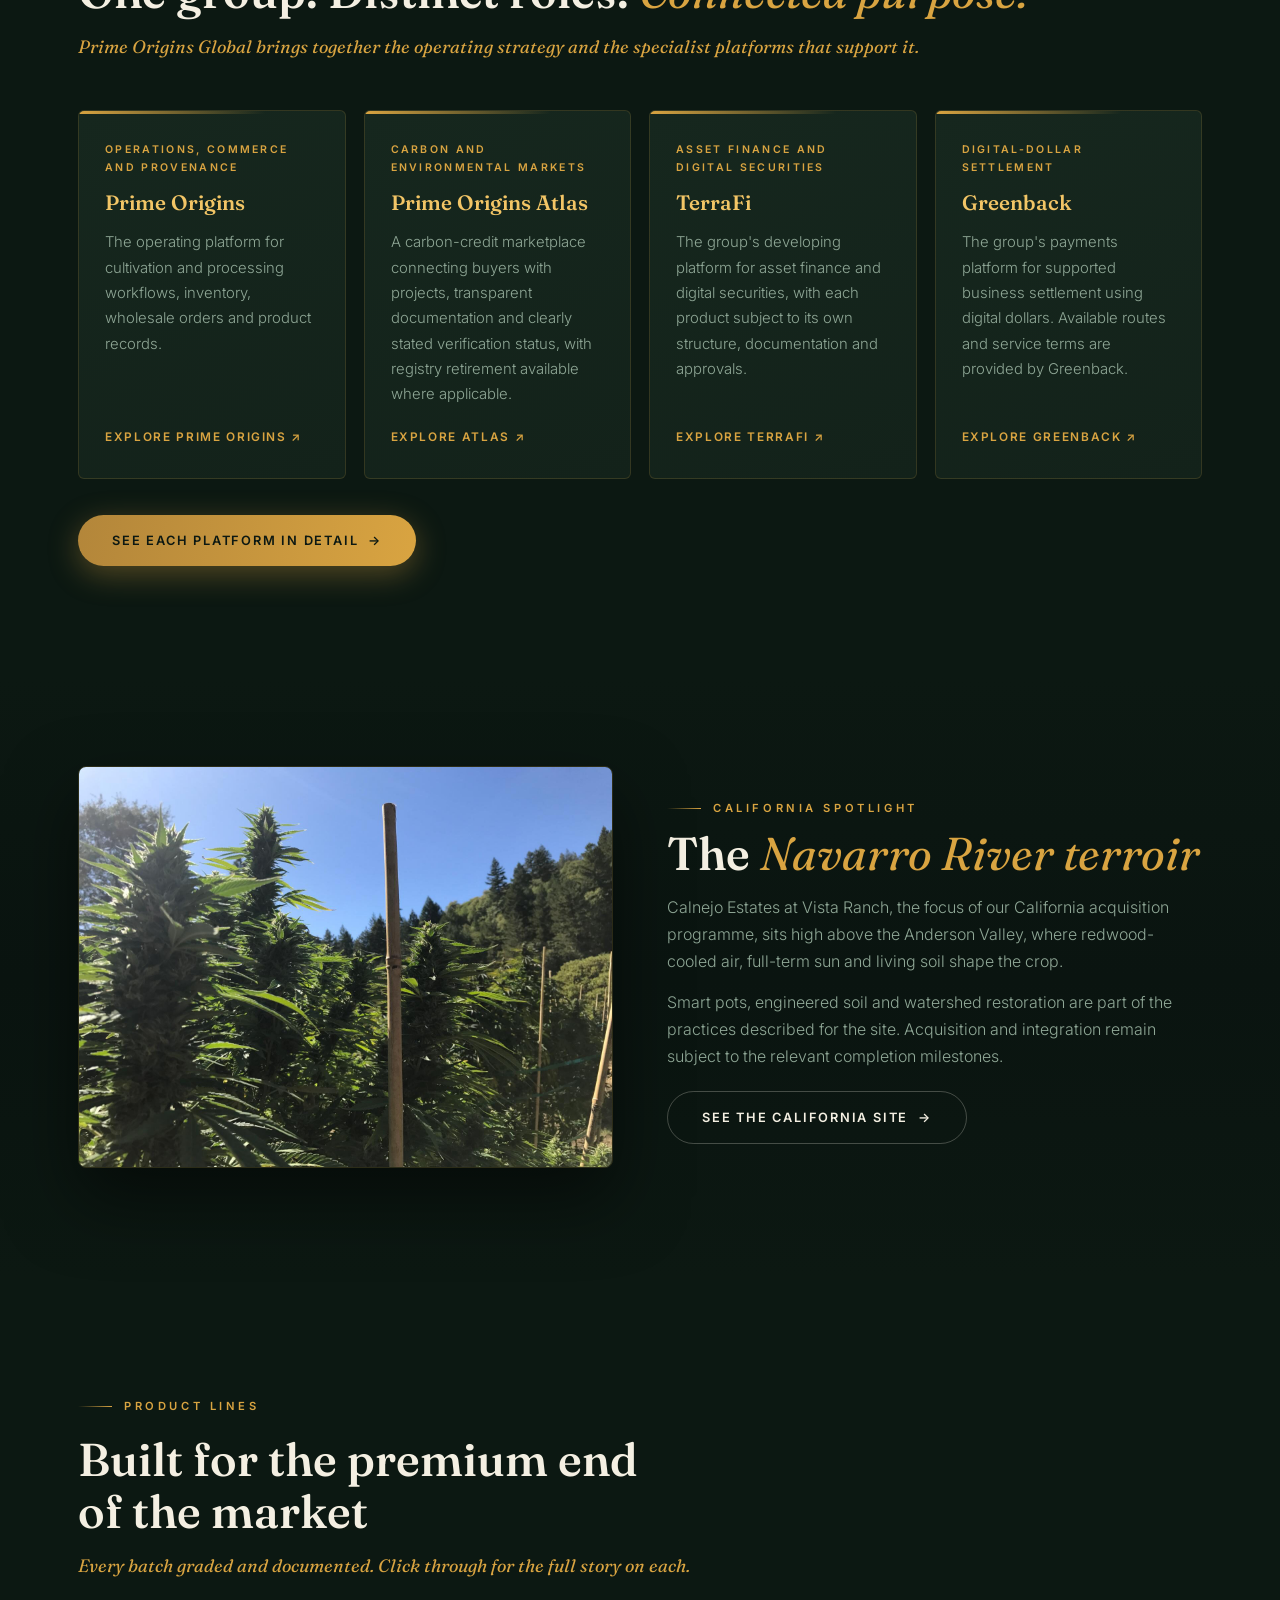
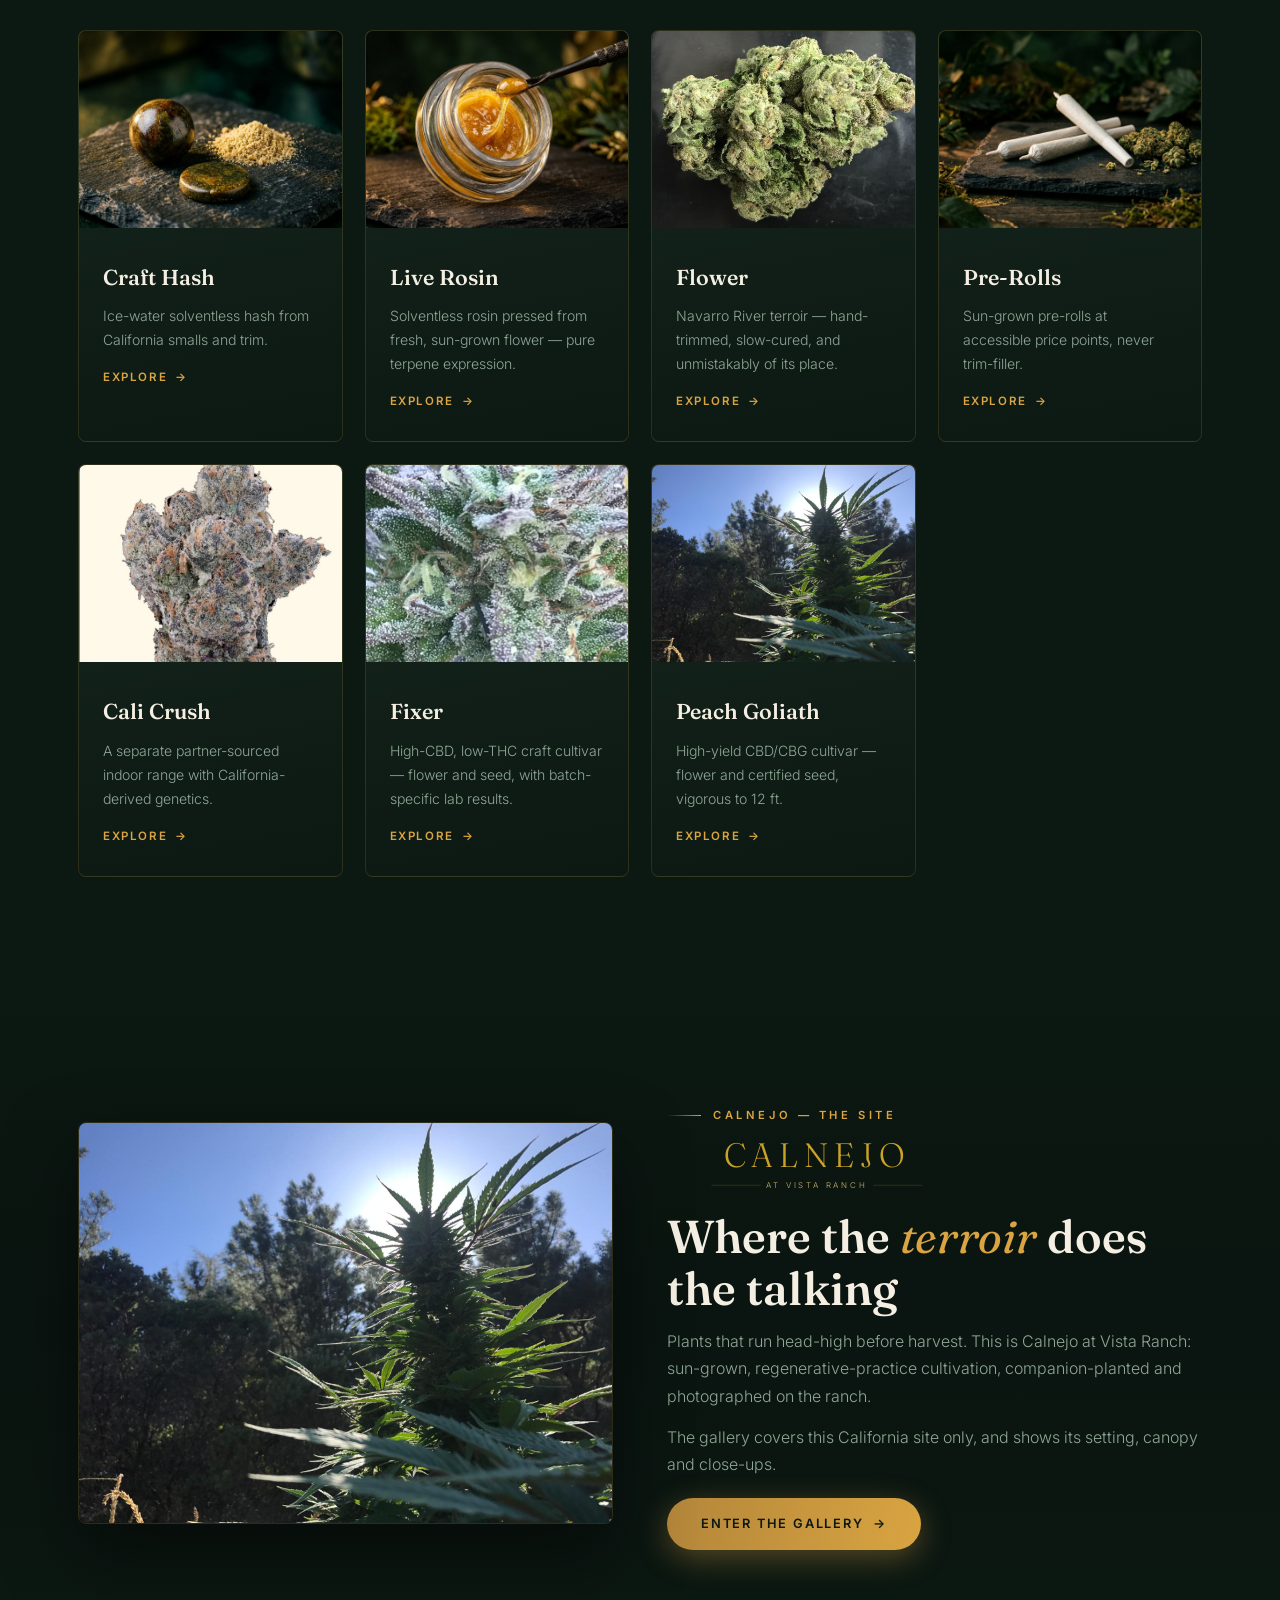
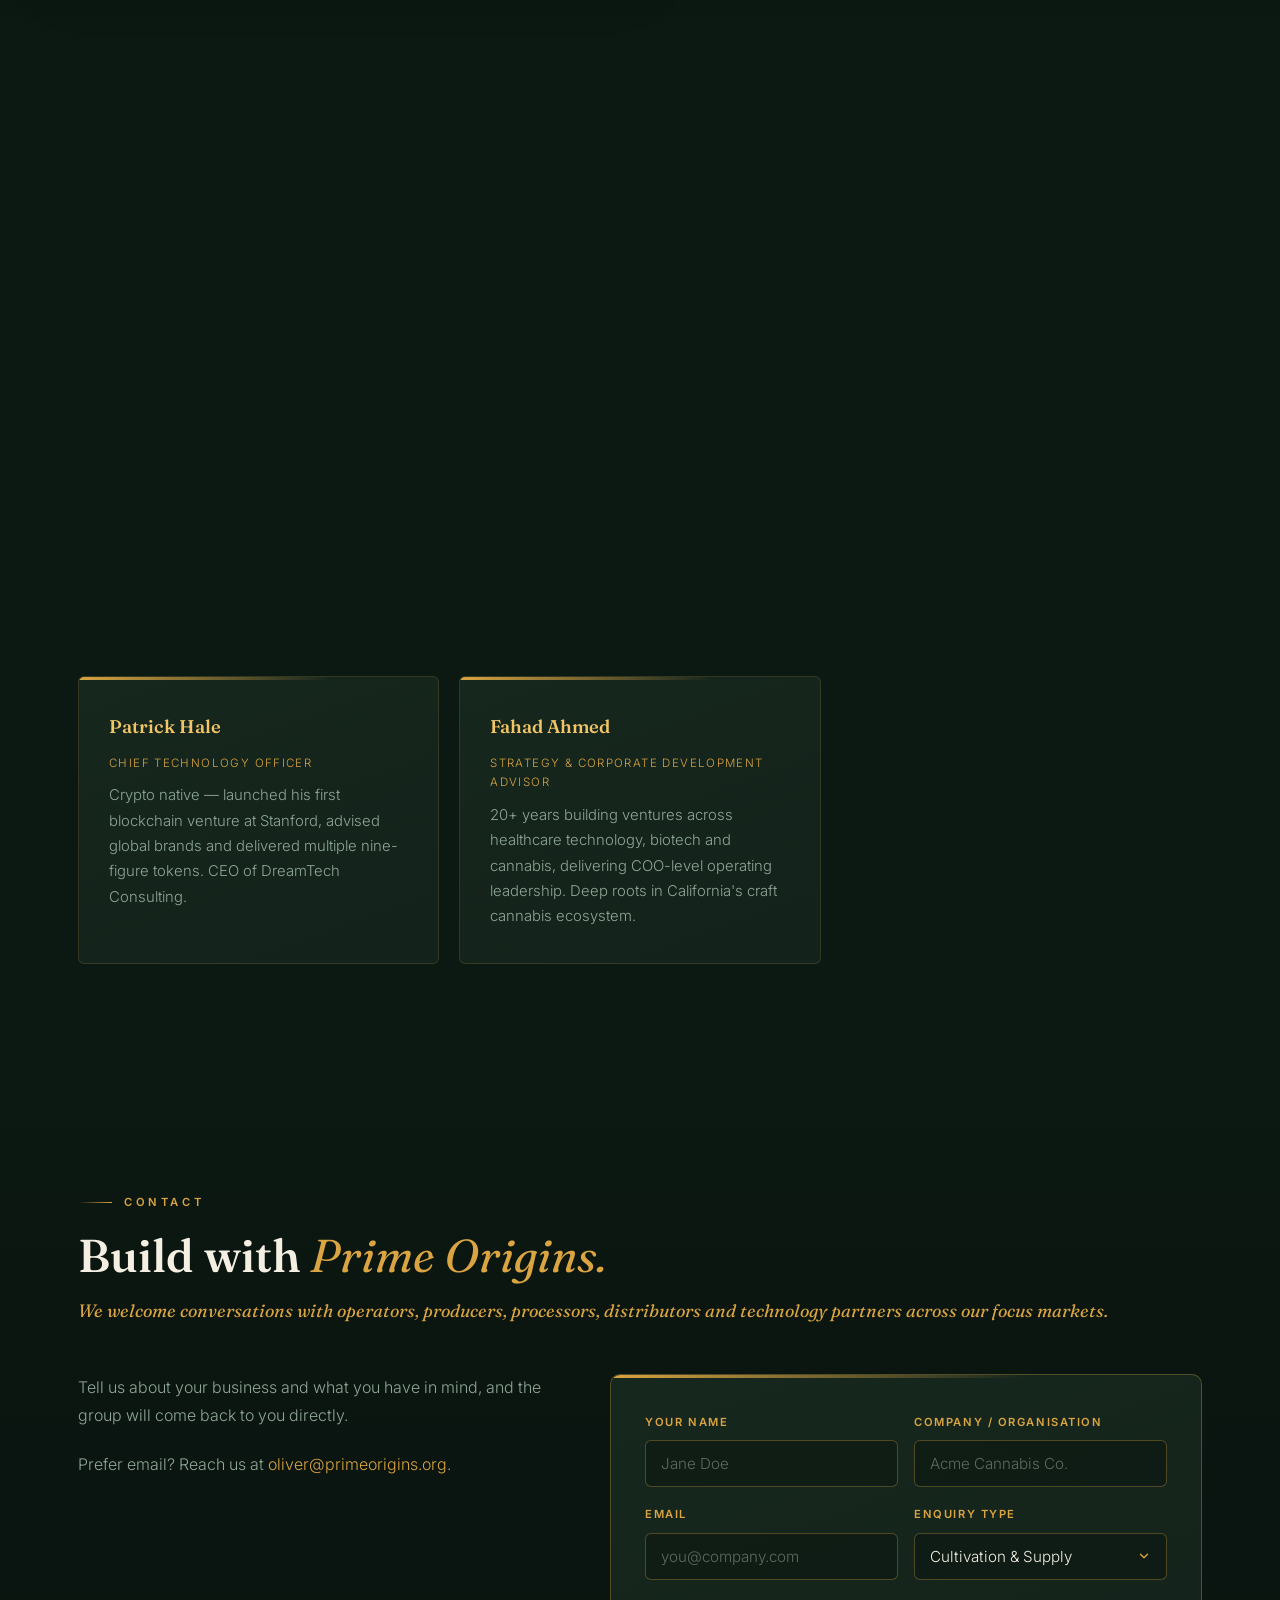
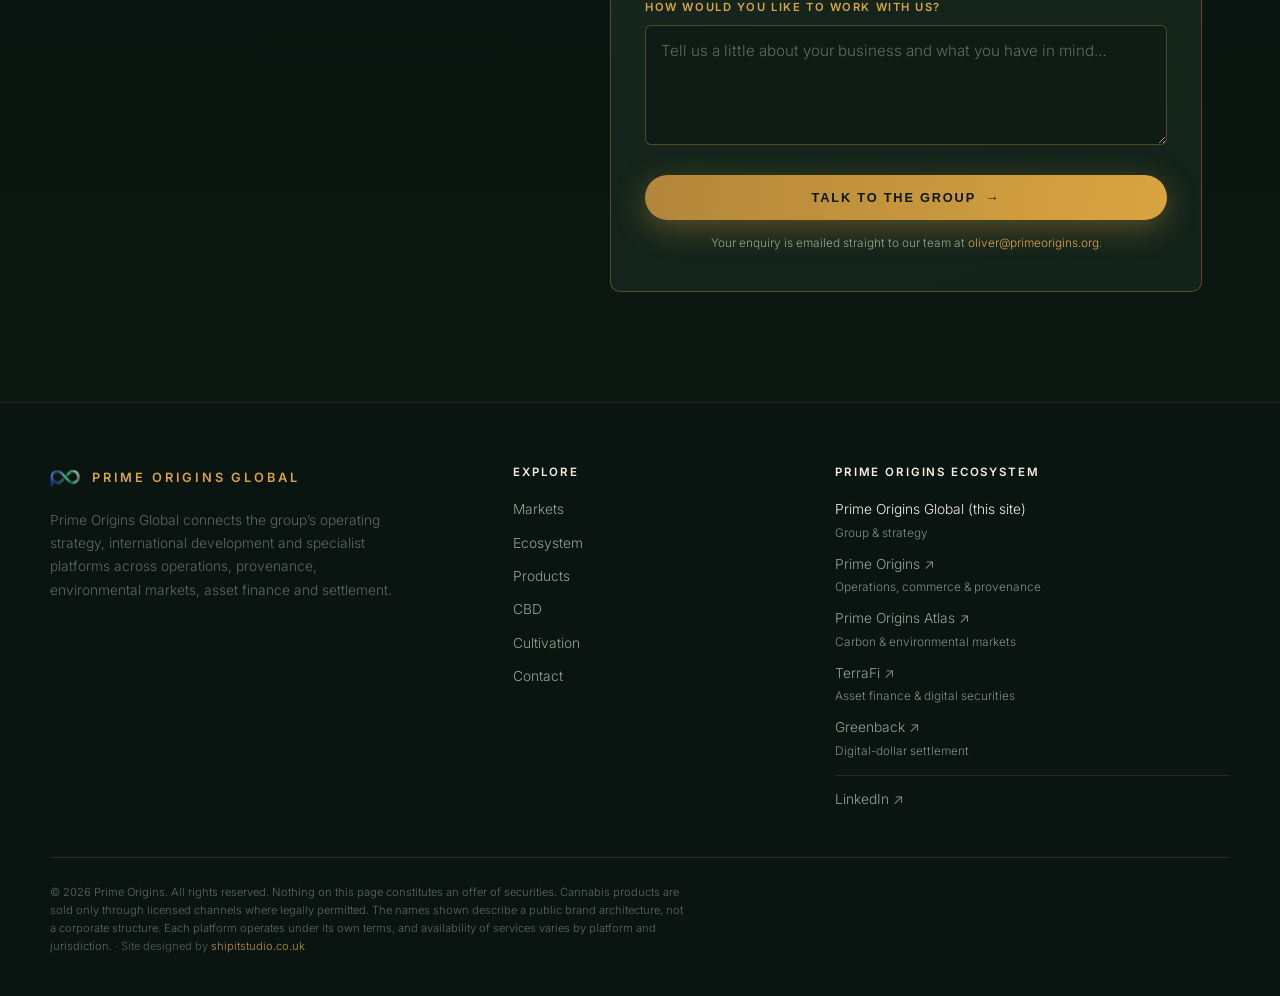
==== commit 1abfaa0f: "Home page: use plant-only photo in California spotlight" ====
--- a/index.html
+++ b/index.html
@@ -189,7 +189,7 @@
 <section class="alt" style="padding-top:90px">
   <div class="wrap">
     <div class="split2">
-      <div class="s2-media rv"><img src="assets/img/story-grower.jpg" alt="Grower tending a sun-grown cannabis plant" loading="lazy"></div>
+      <div class="s2-media rv"><img src="assets/img/farm-rows.jpg" alt="Rows of staked, sun-grown cannabis plants at Vista Ranch" loading="lazy"></div>
       <div class="s2-body rv d1">
         <span class="label">California spotlight</span>
         <h2>The <span class="gold-em">Navarro River terroir</span></h2>
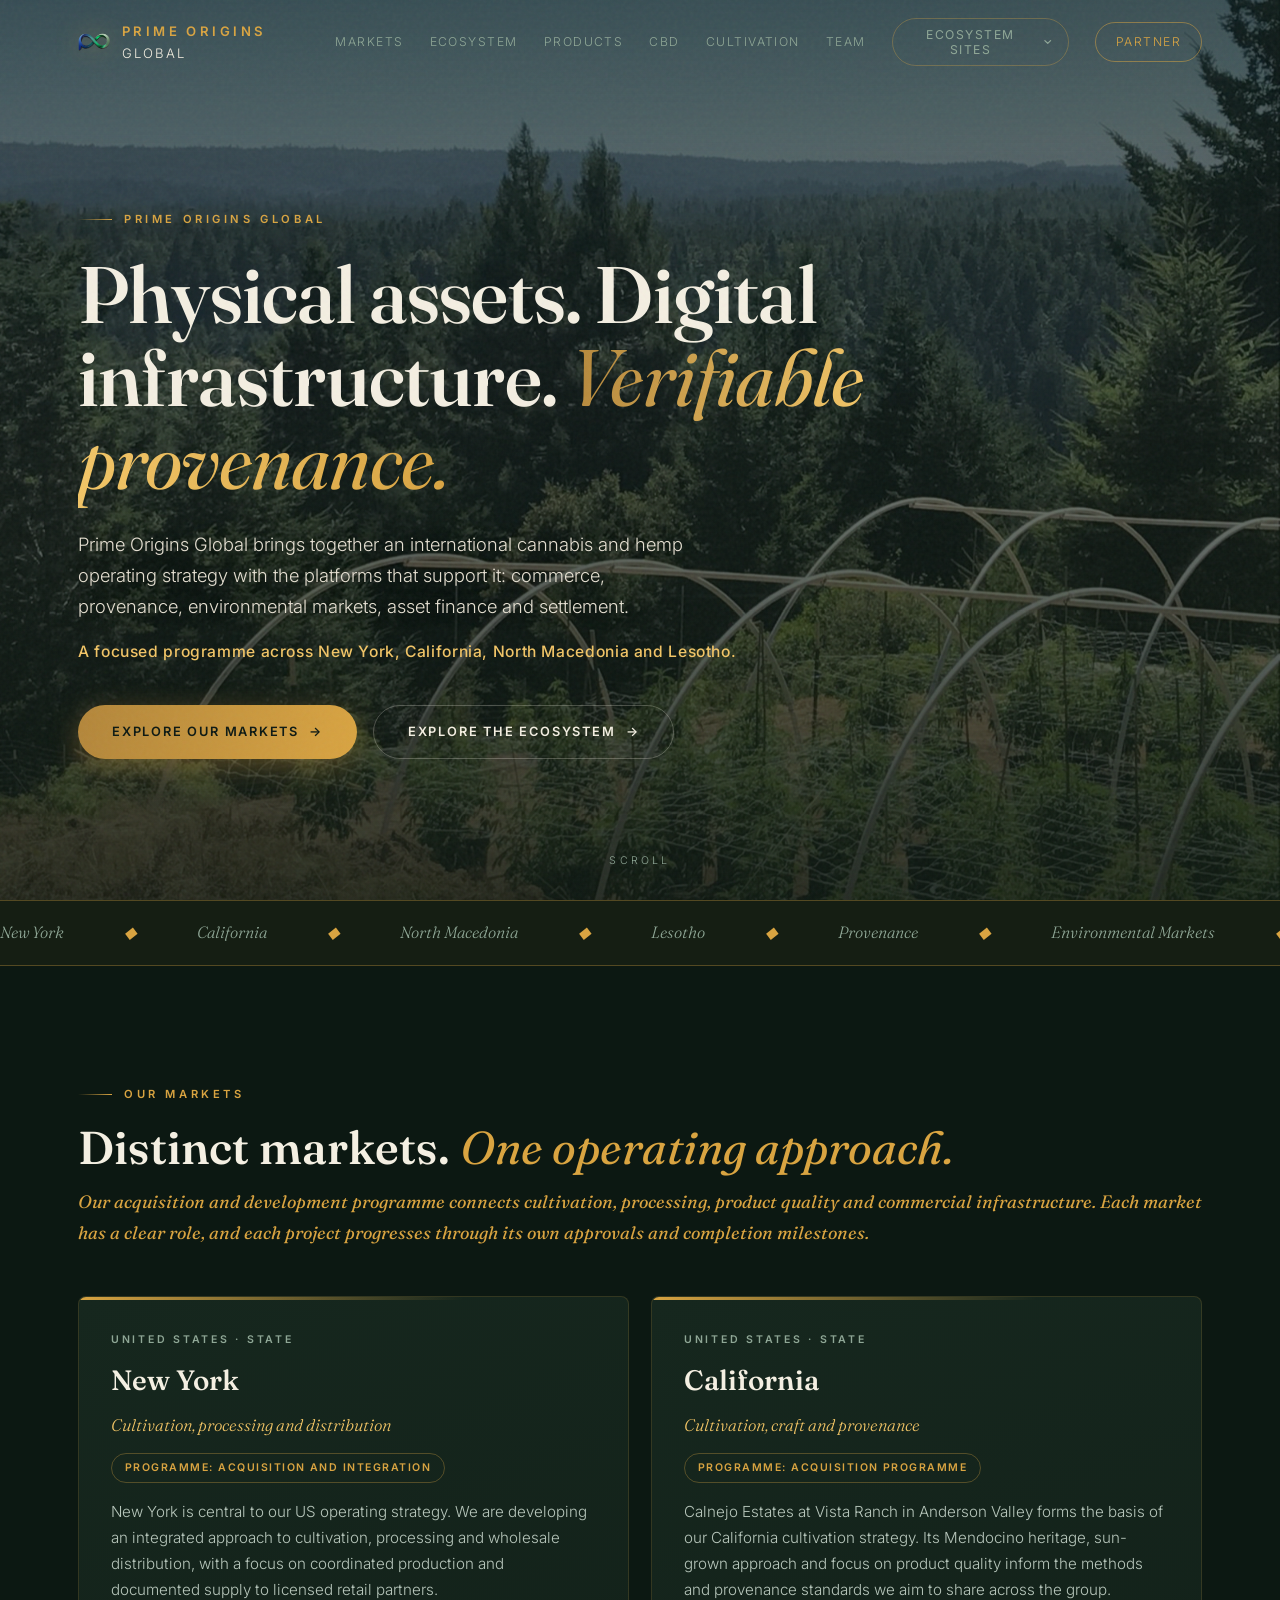
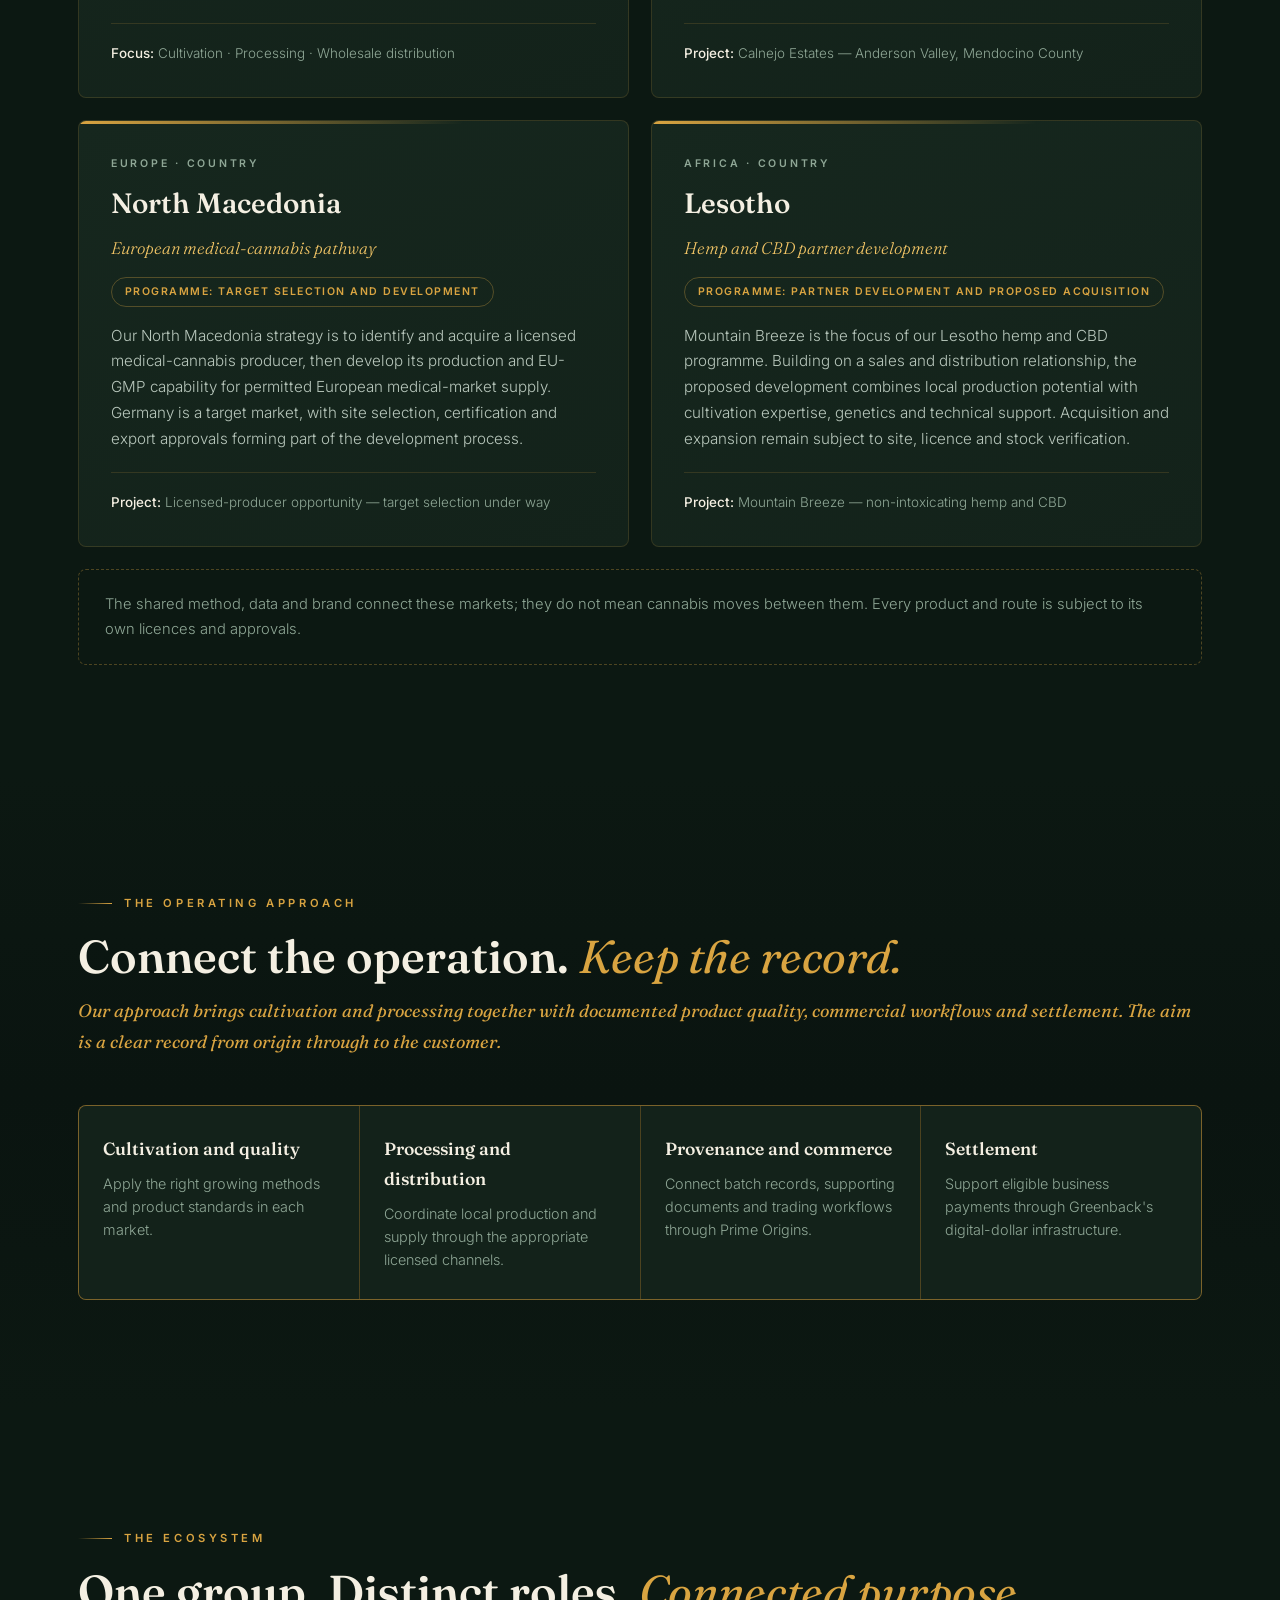
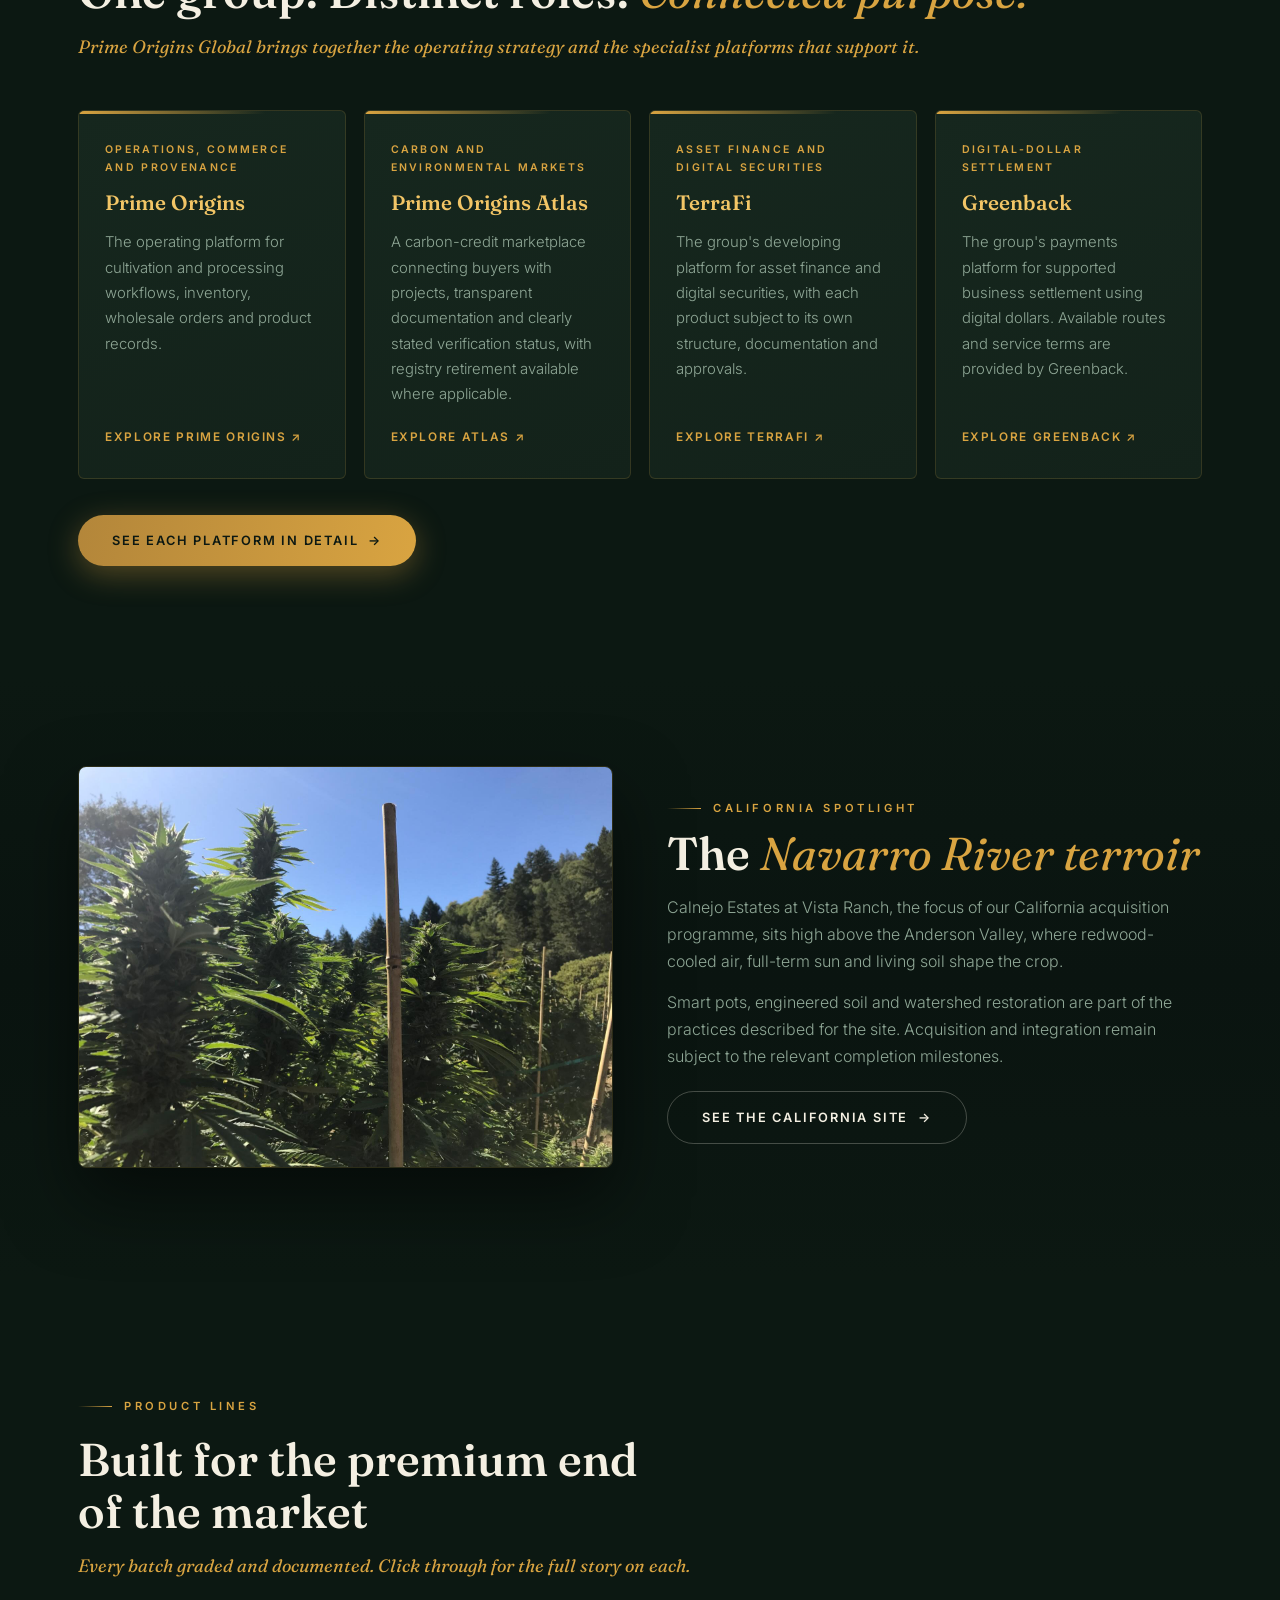
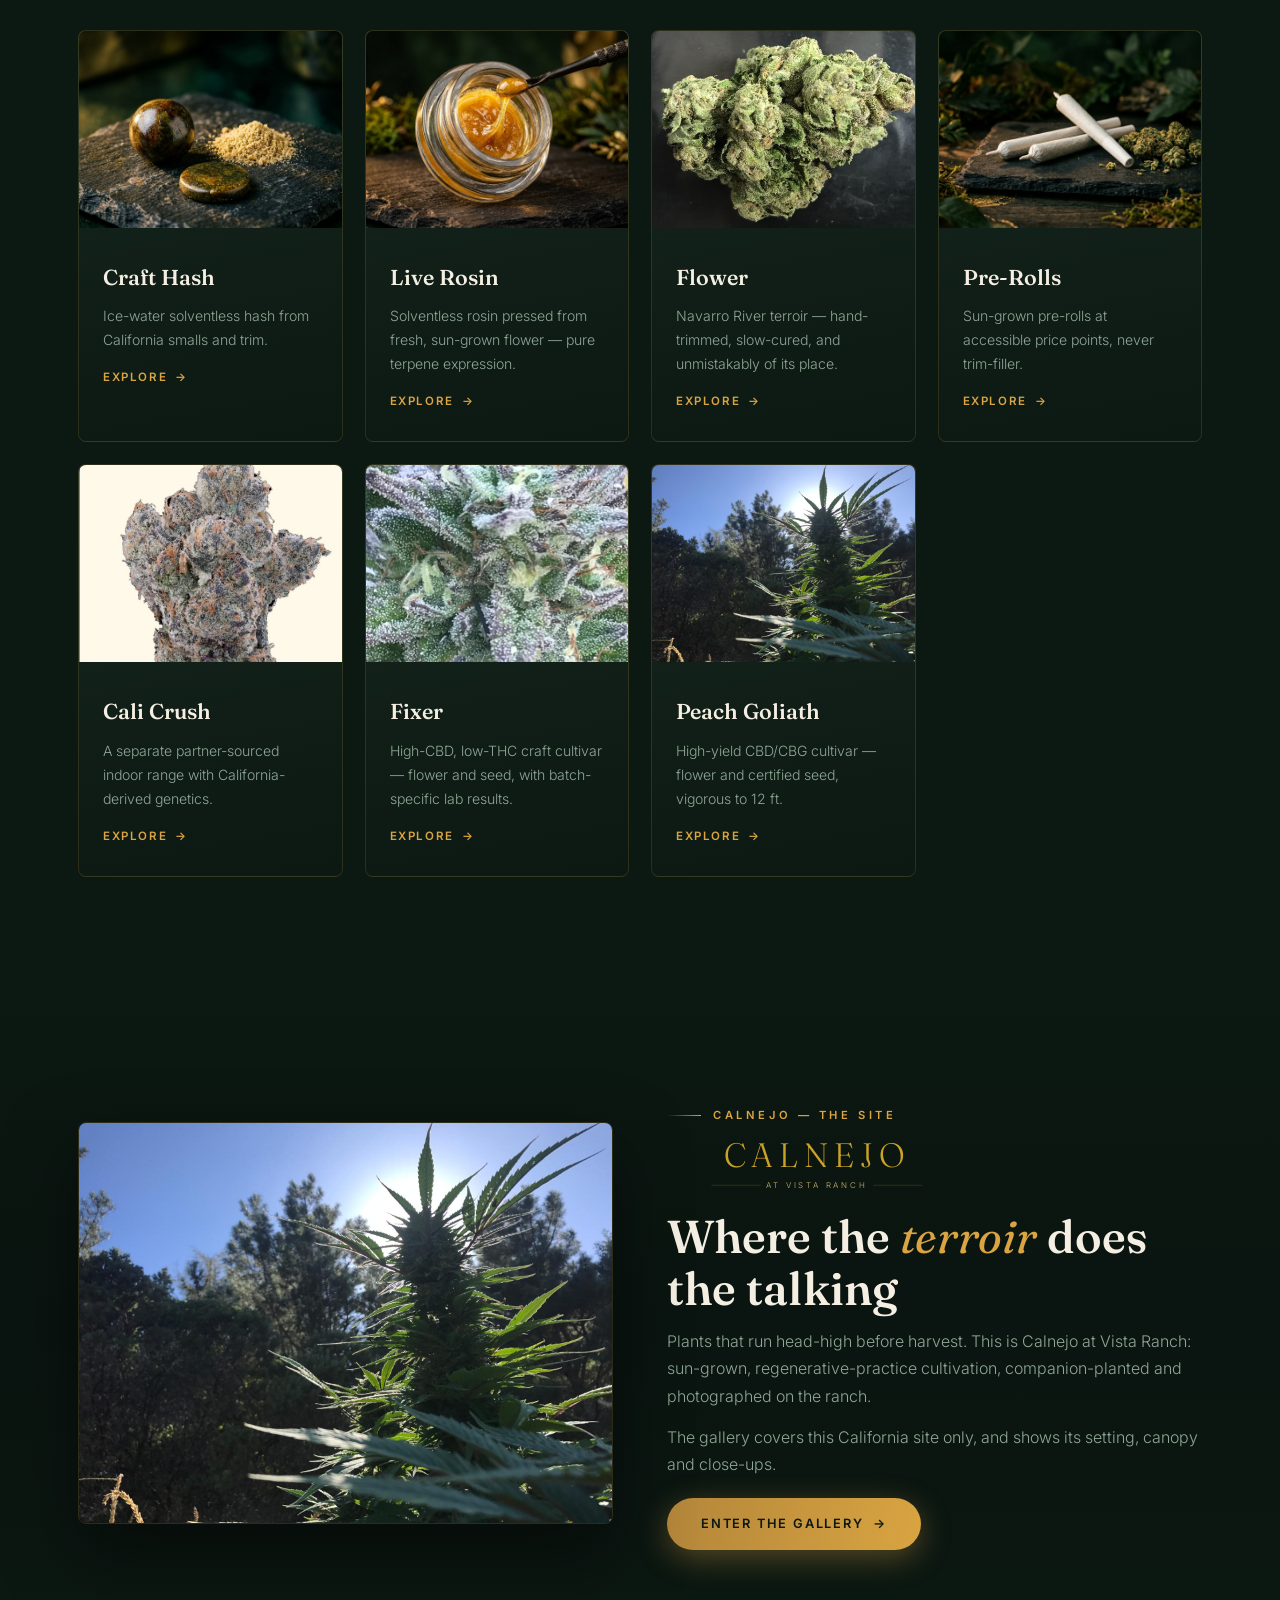
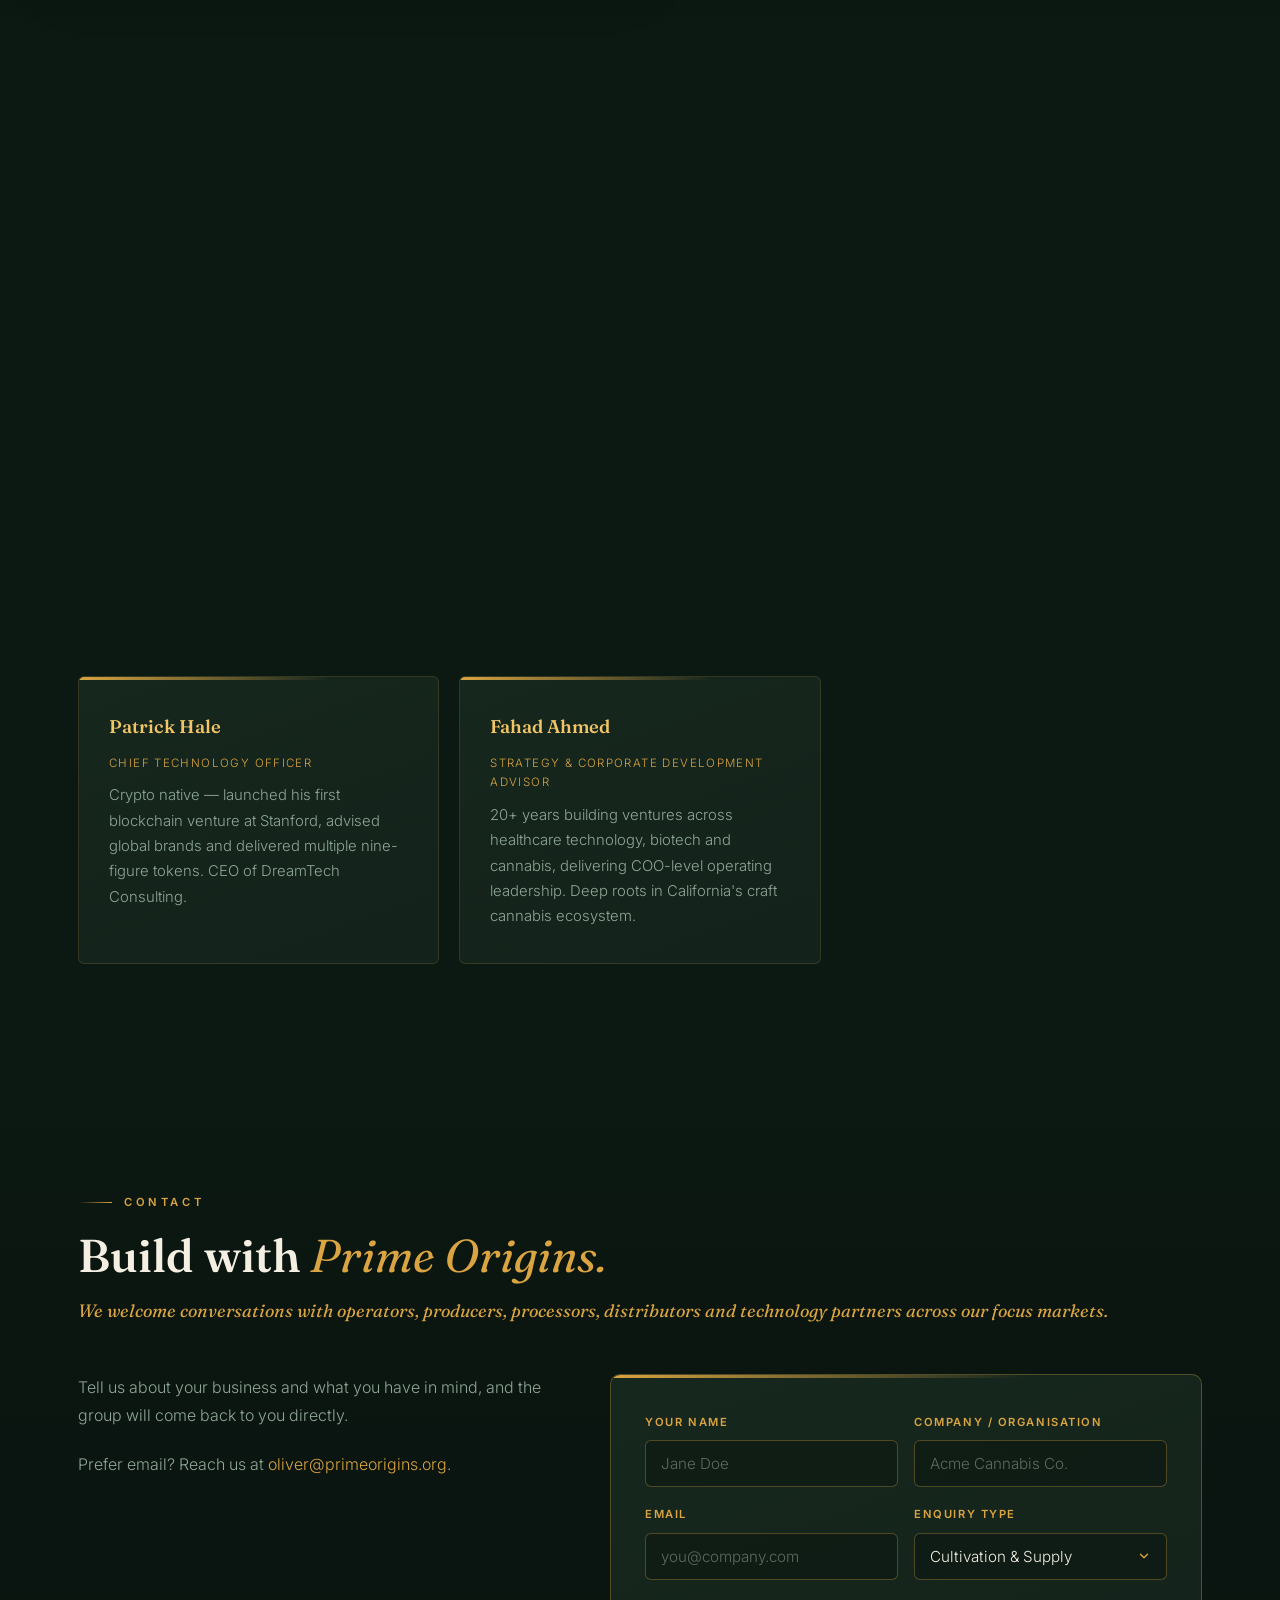
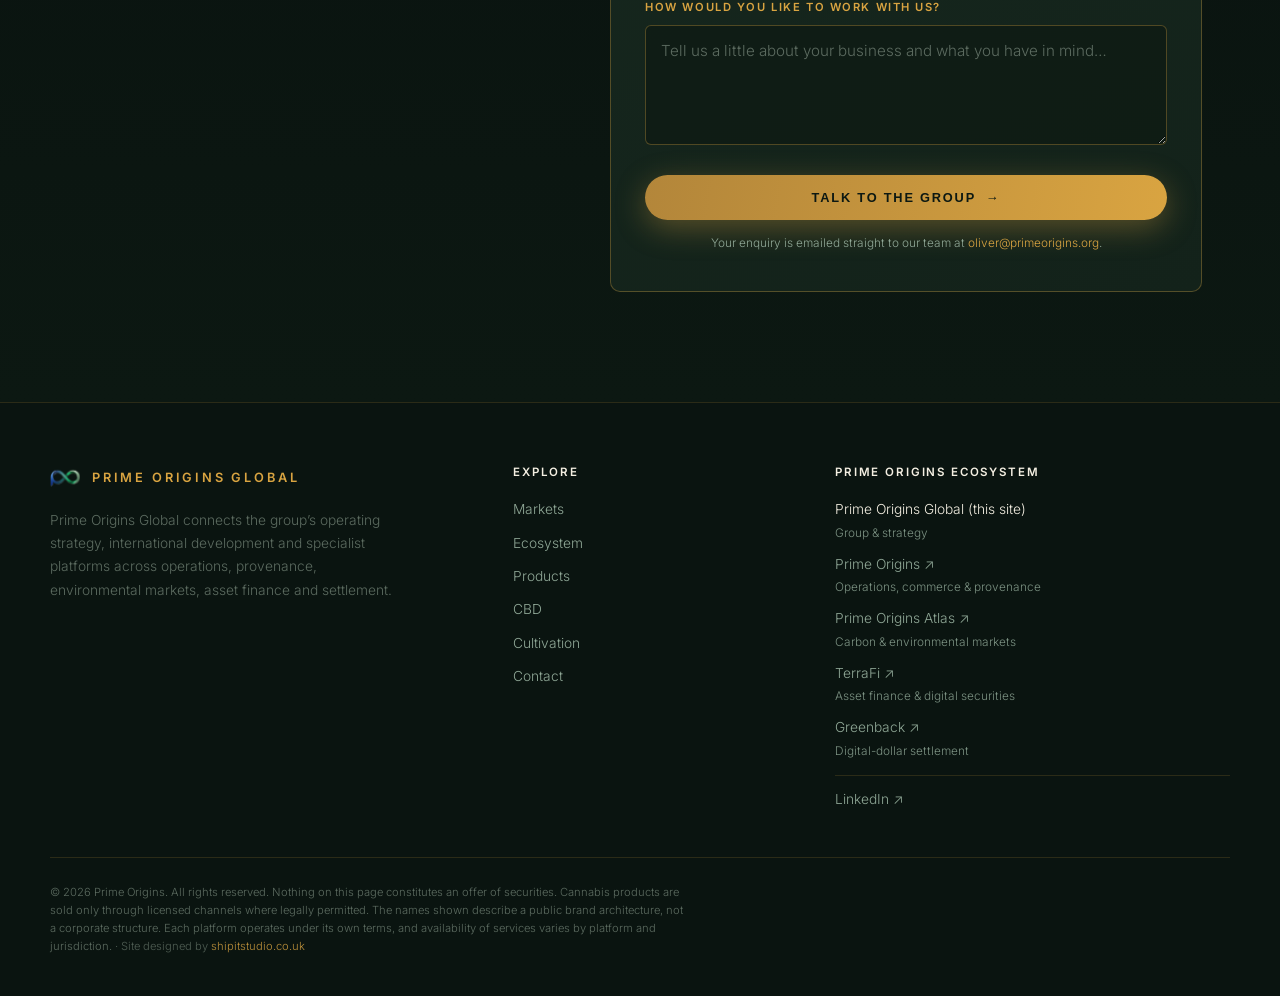
==== commit bf5799af: "Homepage: OG/Twitter image swapped to self-hosted logo (interim, see notes), bio correction, host co" ====
--- a/index.html
+++ b/index.html
@@ -6,27 +6,30 @@
 <title>Prime Origins Global | Group, Markets &amp; Ecosystem</title>
 <meta name="description" content="Explore Prime Origins Global's operating strategy and development programme across New York, California, North Macedonia and Lesotho.">
 <meta name="keywords" content="Prime Origins Global, Prime Origins, cannabis operating strategy, hemp, CBD, provenance, carbon credits, environmental markets, asset finance, digital settlement, New York, California, North Macedonia, Lesotho">
-<link rel="canonical" href="https://primeoriginsglobal.org/">
+<link rel="canonical" href="https://www.primeoriginsglobal.org/">
 <meta name="robots" content="index, follow">
 <meta property="og:type" content="website">
 <meta property="og:site_name" content="Prime Origins Global">
 <meta property="og:title" content="Prime Origins Global | Group, Markets &amp; Ecosystem">
 <meta property="og:description" content="Operating strategy and development programme across New York, California, North Macedonia and Lesotho, with the platforms that support it.">
-<meta property="og:url" content="https://primeoriginsglobal.org/">
-<meta property="og:image" content="https://primeoriginsglobal.org/assets/img/og-calnejo.png">
+<meta property="og:url" content="https://www.primeoriginsglobal.org/">
+<meta property="og:image" content="https://www.primeoriginsglobal.org/assets/img/logo.png">
+<meta property="og:image:width" content="500">
+<meta property="og:image:height" content="500">
+<meta property="og:image:alt" content="Prime Origins Global logo">
 <meta name="twitter:card" content="summary_large_image">
 <meta name="twitter:site" content="@primeorigins_">
 <meta name="twitter:title" content="Prime Origins Global | Group, Markets &amp; Ecosystem">
 <meta name="twitter:description" content="Operating strategy and development programme across New York, California, North Macedonia and Lesotho, with the platforms that support it.">
-<meta name="twitter:image" content="https://primeoriginsglobal.org/assets/img/og-calnejo.png">
+<meta name="twitter:image" content="https://www.primeoriginsglobal.org/assets/img/logo.png">
 <script type="application/ld+json">
 {
   "@context": "https://schema.org",
   "@type": "Organization",
   "name": "Prime Origins Global",
   "alternateName": ["Prime Origins", "PrimeOrigins"],
-  "url": "https://primeoriginsglobal.org/",
-  "logo": "https://primeoriginsglobal.org/assets/img/logo.png",
+  "url": "https://www.primeoriginsglobal.org/",
+  "logo": "https://www.primeoriginsglobal.org/assets/img/logo.png",
   "description": "Prime Origins Global brings together an international cannabis and hemp operating strategy with the platforms that support it: commerce, provenance, environmental markets, asset finance and settlement.",
   "foundingDate": "2025",
   "sameAs": ["https://www.linkedin.com/company/primeorigins","https://x.com/primeorigins_","https://www.instagram.com/primeorigins_org"],
@@ -266,7 +269,7 @@
     <h2 class="rv">Leadership, board and technology<br>— <span class="gold-em">under one roof</span></h2>
     <p class="sub rv">Strategy, finance, governance, technology and advisory.</p>
     <div class="cards">
-      <div class="card rv"><h3 style="font-size:1.15rem">Oliver Triggs</h3><p style="color:var(--gold);font-size:.72rem;letter-spacing:.12em;text-transform:uppercase;margin-bottom:10px">CEO · Co-Founder</p><p>12+ years in corporate finance including BDO Corporate Finance; led land and hemp ventures across Africa. Drives group strategy.</p></div>
+      <div class="card rv"><h3 style="font-size:1.15rem">Oliver Triggs</h3><p style="color:var(--gold);font-size:.72rem;letter-spacing:.12em;text-transform:uppercase;margin-bottom:10px">CEO · Co-Founder</p><p>Years inside cannabis supply chains on the operating and financing side. Drives group strategy.</p></div>
       <div class="card rv d1"><h3 style="font-size:1.15rem">Grant Robshaw</h3><p style="color:var(--gold);font-size:.72rem;letter-spacing:.12em;text-transform:uppercase;margin-bottom:10px">CFO · Co-Founder</p><p>15+ years across Deloitte, KPMG Bermuda and Conyers. Leads financial structuring and governance.</p></div>
       <div class="card rv d2"><h3 style="font-size:1.15rem">Rene Schuster</h3><p style="color:var(--gold);font-size:.72rem;letter-spacing:.12em;text-transform:uppercase;margin-bottom:10px">Chairman</p><p>CXO with 25+ years at KPMG, Telefónica, Vodafone, HP and Compaq; expert in turnarounds, digital transformation and growth.</p></div>
       <div class="card rv"><h3 style="font-size:1.15rem">Patrick Hale</h3><p style="color:var(--gold);font-size:.72rem;letter-spacing:.12em;text-transform:uppercase;margin-bottom:10px">Chief Technology Officer</p><p>Crypto native — launched his first blockchain venture at Stanford, advised global brands and delivered multiple nine-figure tokens. CEO of DreamTech Consulting.</p></div>
@@ -338,7 +341,7 @@
     </div>
     <div class="fcol">
       <h5>Prime Origins ecosystem</h5>
-      <a href="https://primeoriginsglobal.org/" aria-current="page">Prime Origins Global (this site)<span class="frole">Group &amp; strategy</span></a>
+      <a href="https://www.primeoriginsglobal.org/" aria-current="page">Prime Origins Global (this site)<span class="frole">Group &amp; strategy</span></a>
       <a href="https://primeorigins.org/" target="_blank" rel="noopener noreferrer">Prime Origins ↗<span class="frole">Operations, commerce &amp; provenance</span></a>
       <a href="https://primeoriginsatlas.org/" target="_blank" rel="noopener noreferrer">Prime Origins Atlas ↗<span class="frole">Carbon &amp; environmental markets</span></a>
       <a href="https://terrafi.me/" target="_blank" rel="noopener noreferrer">TerraFi ↗<span class="frole">Asset finance &amp; digital securities</span></a>
